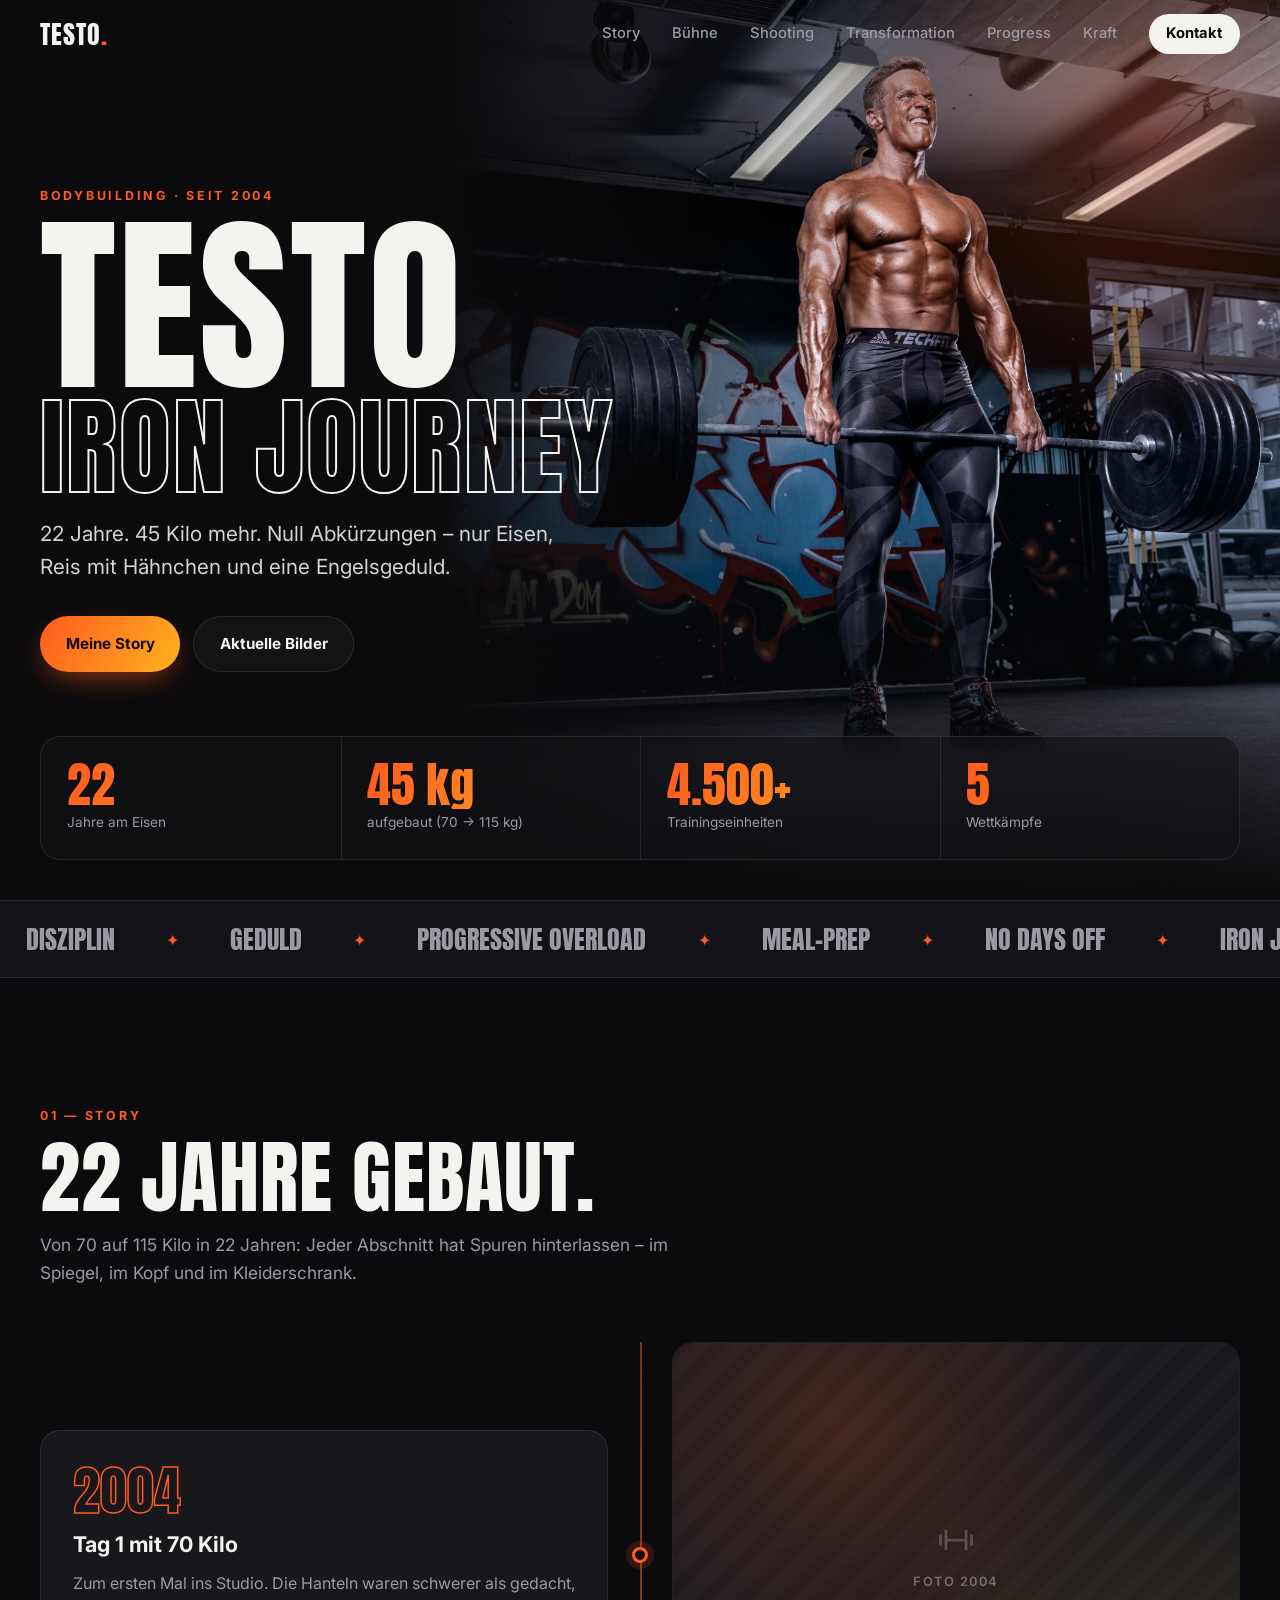
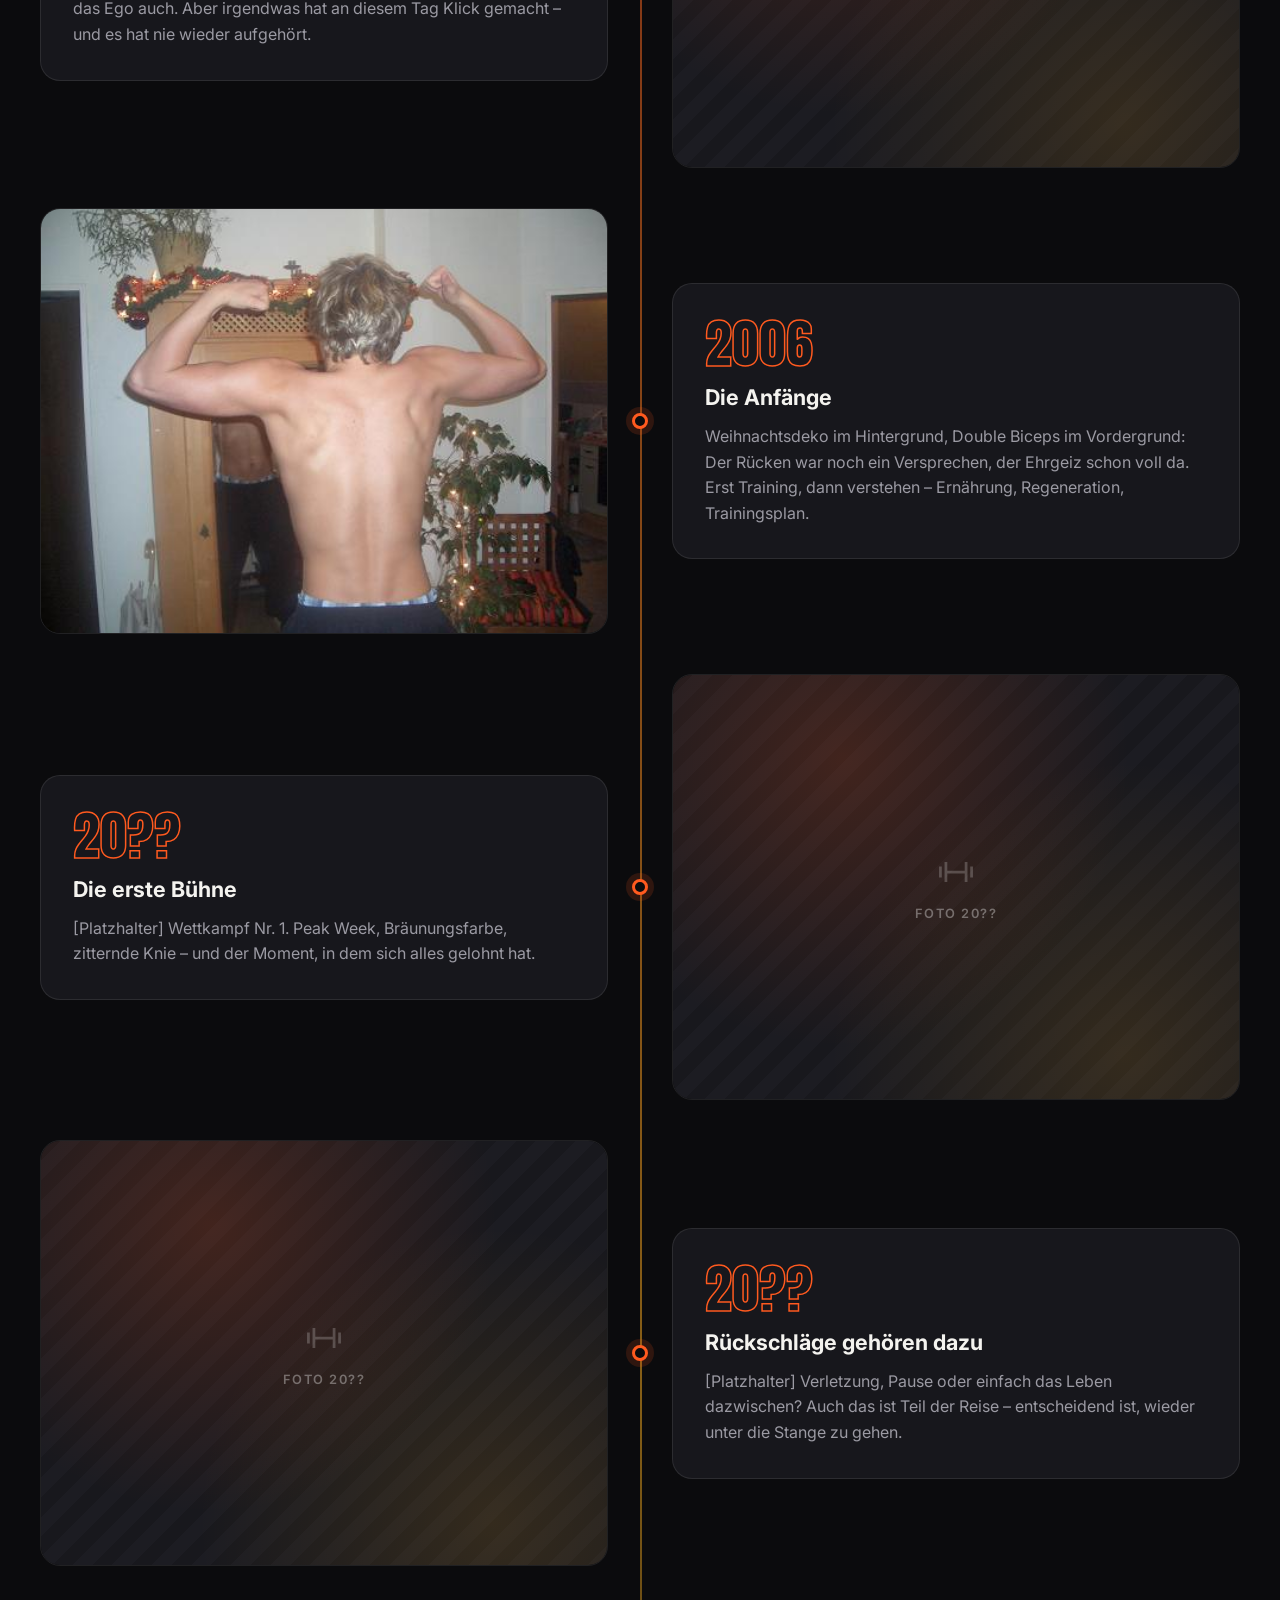
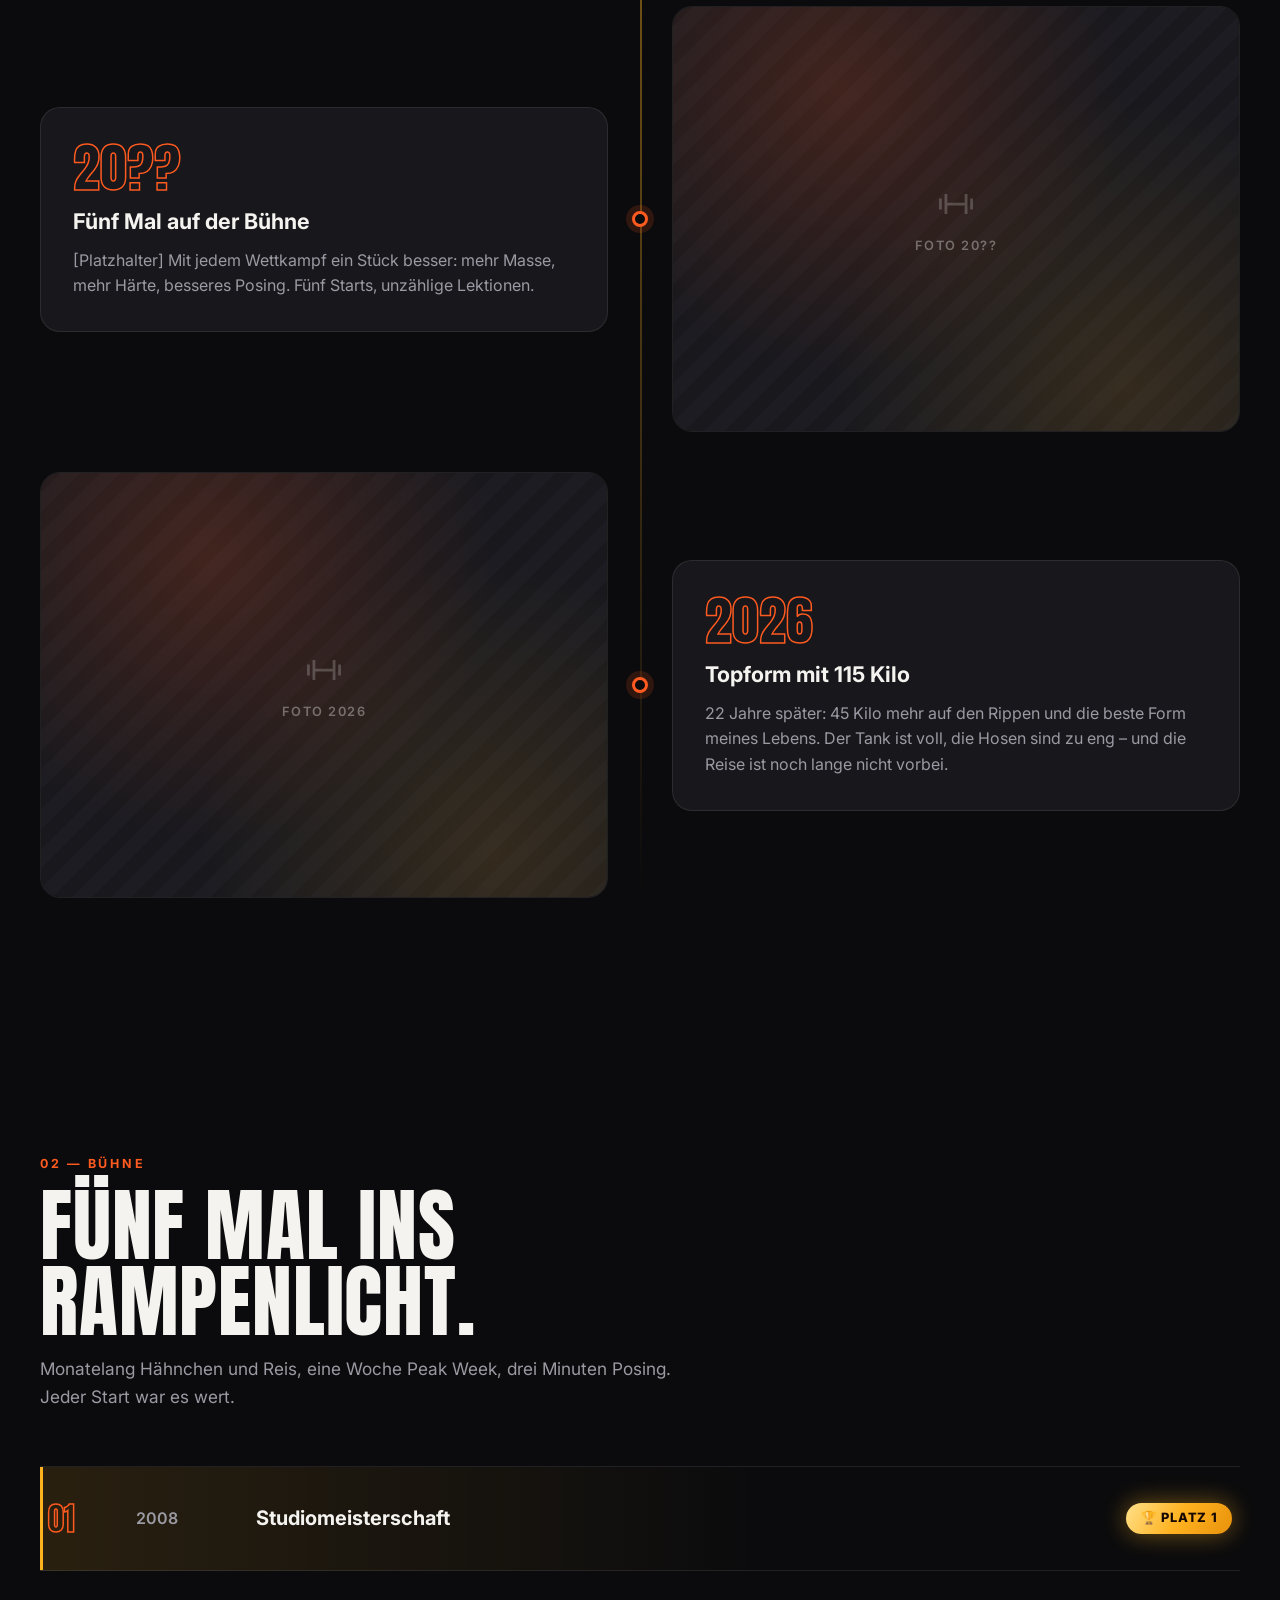
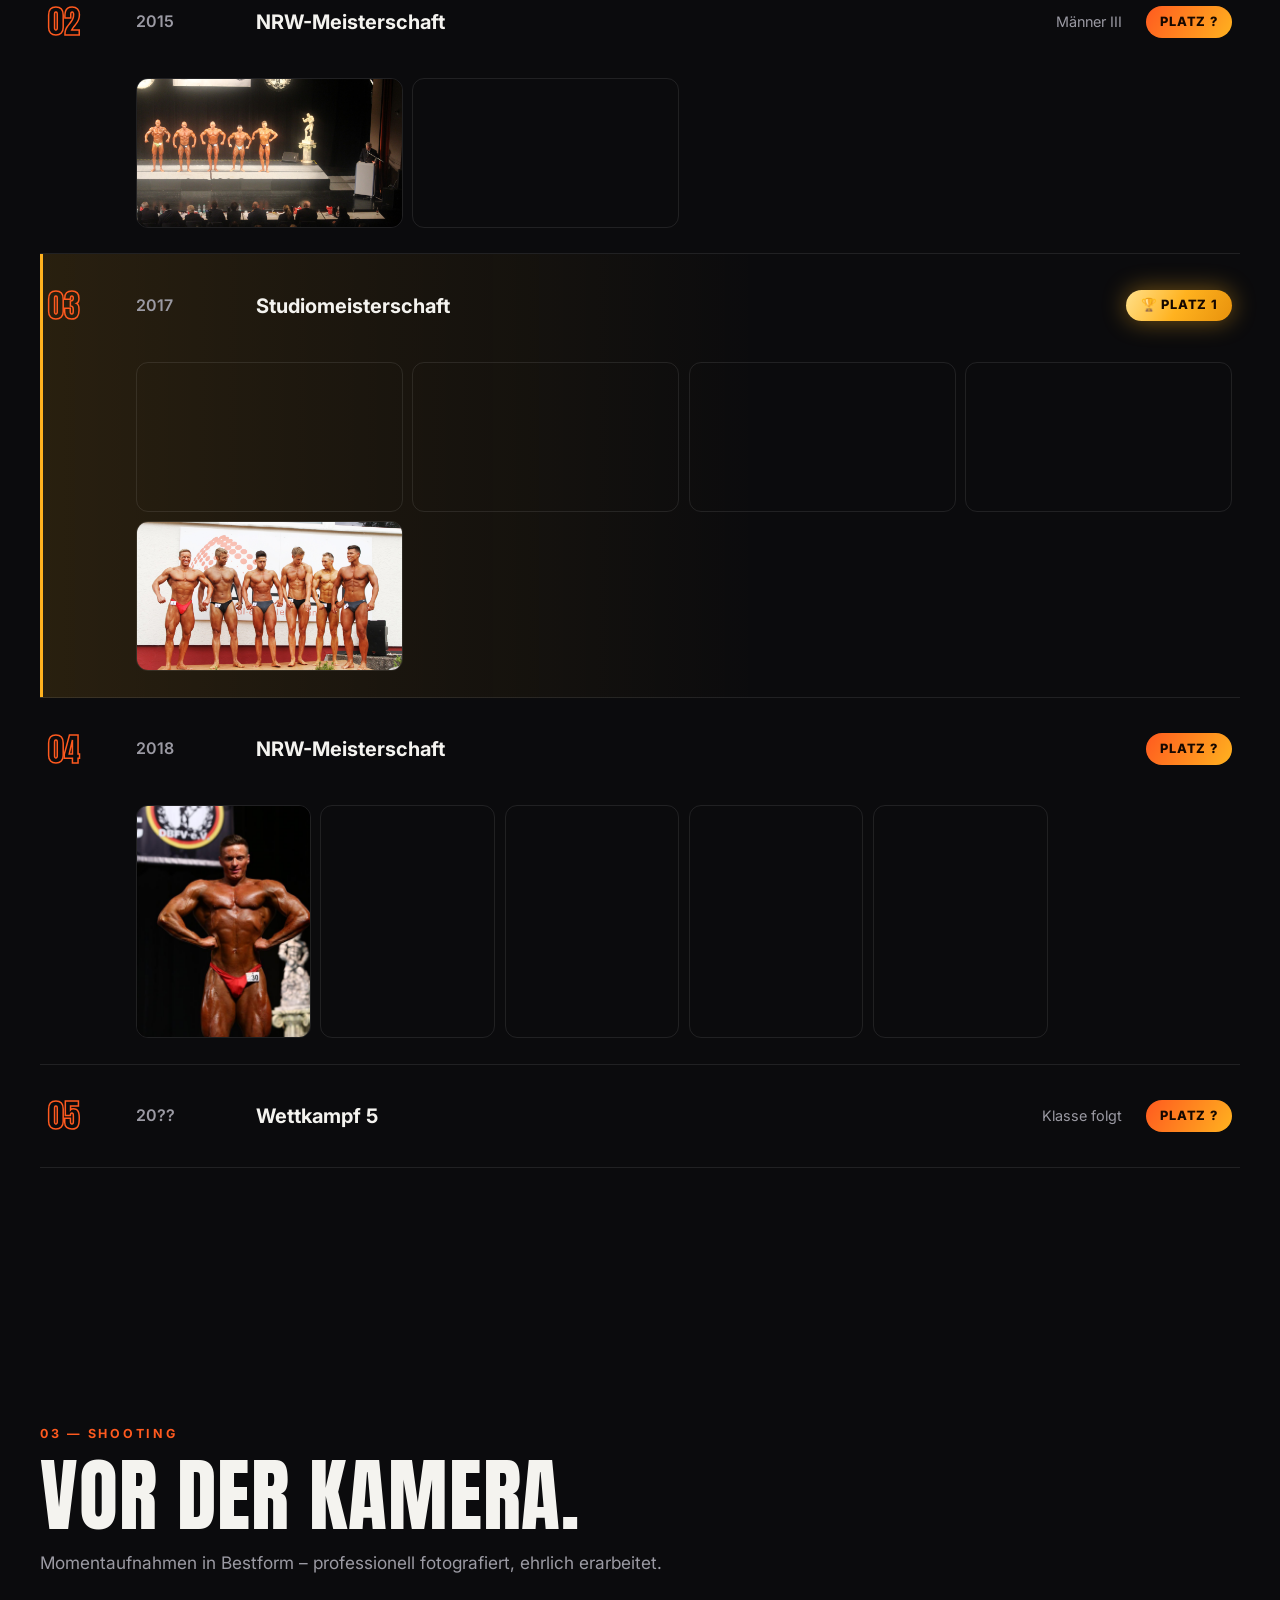
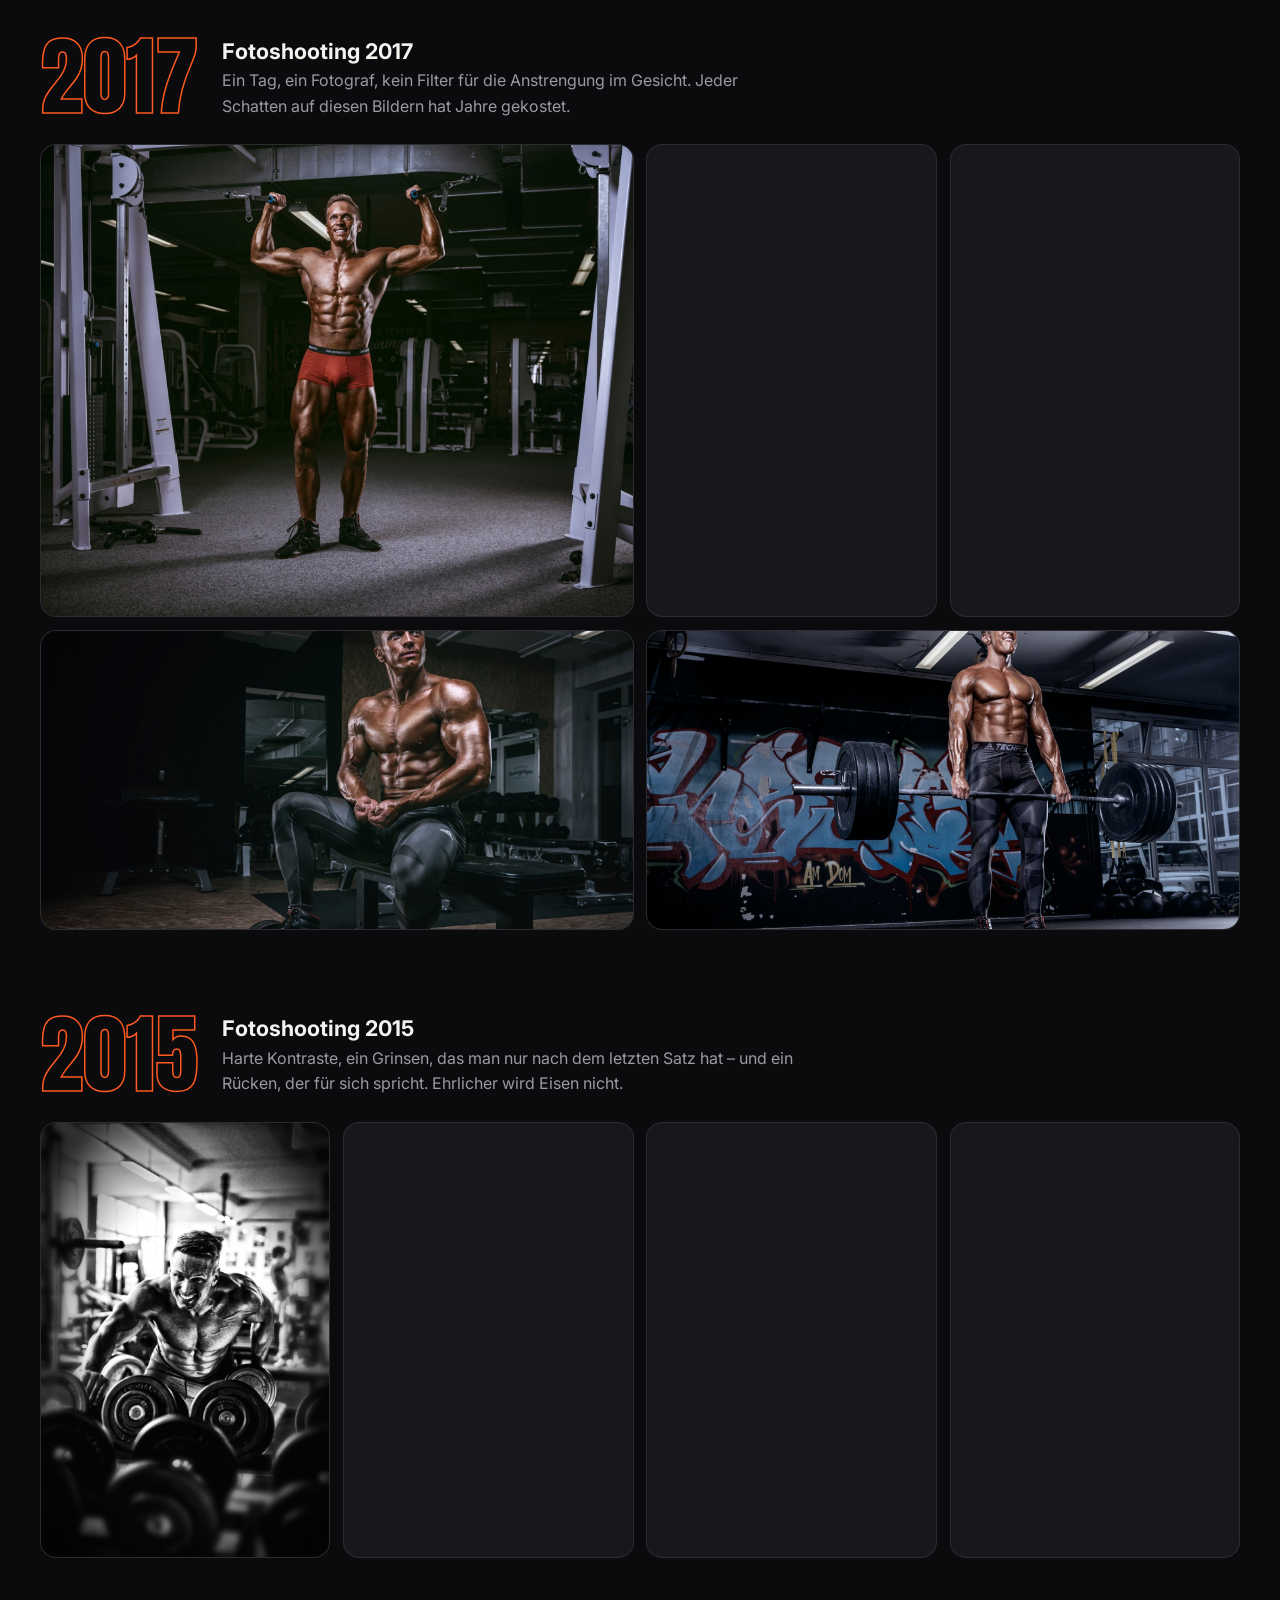
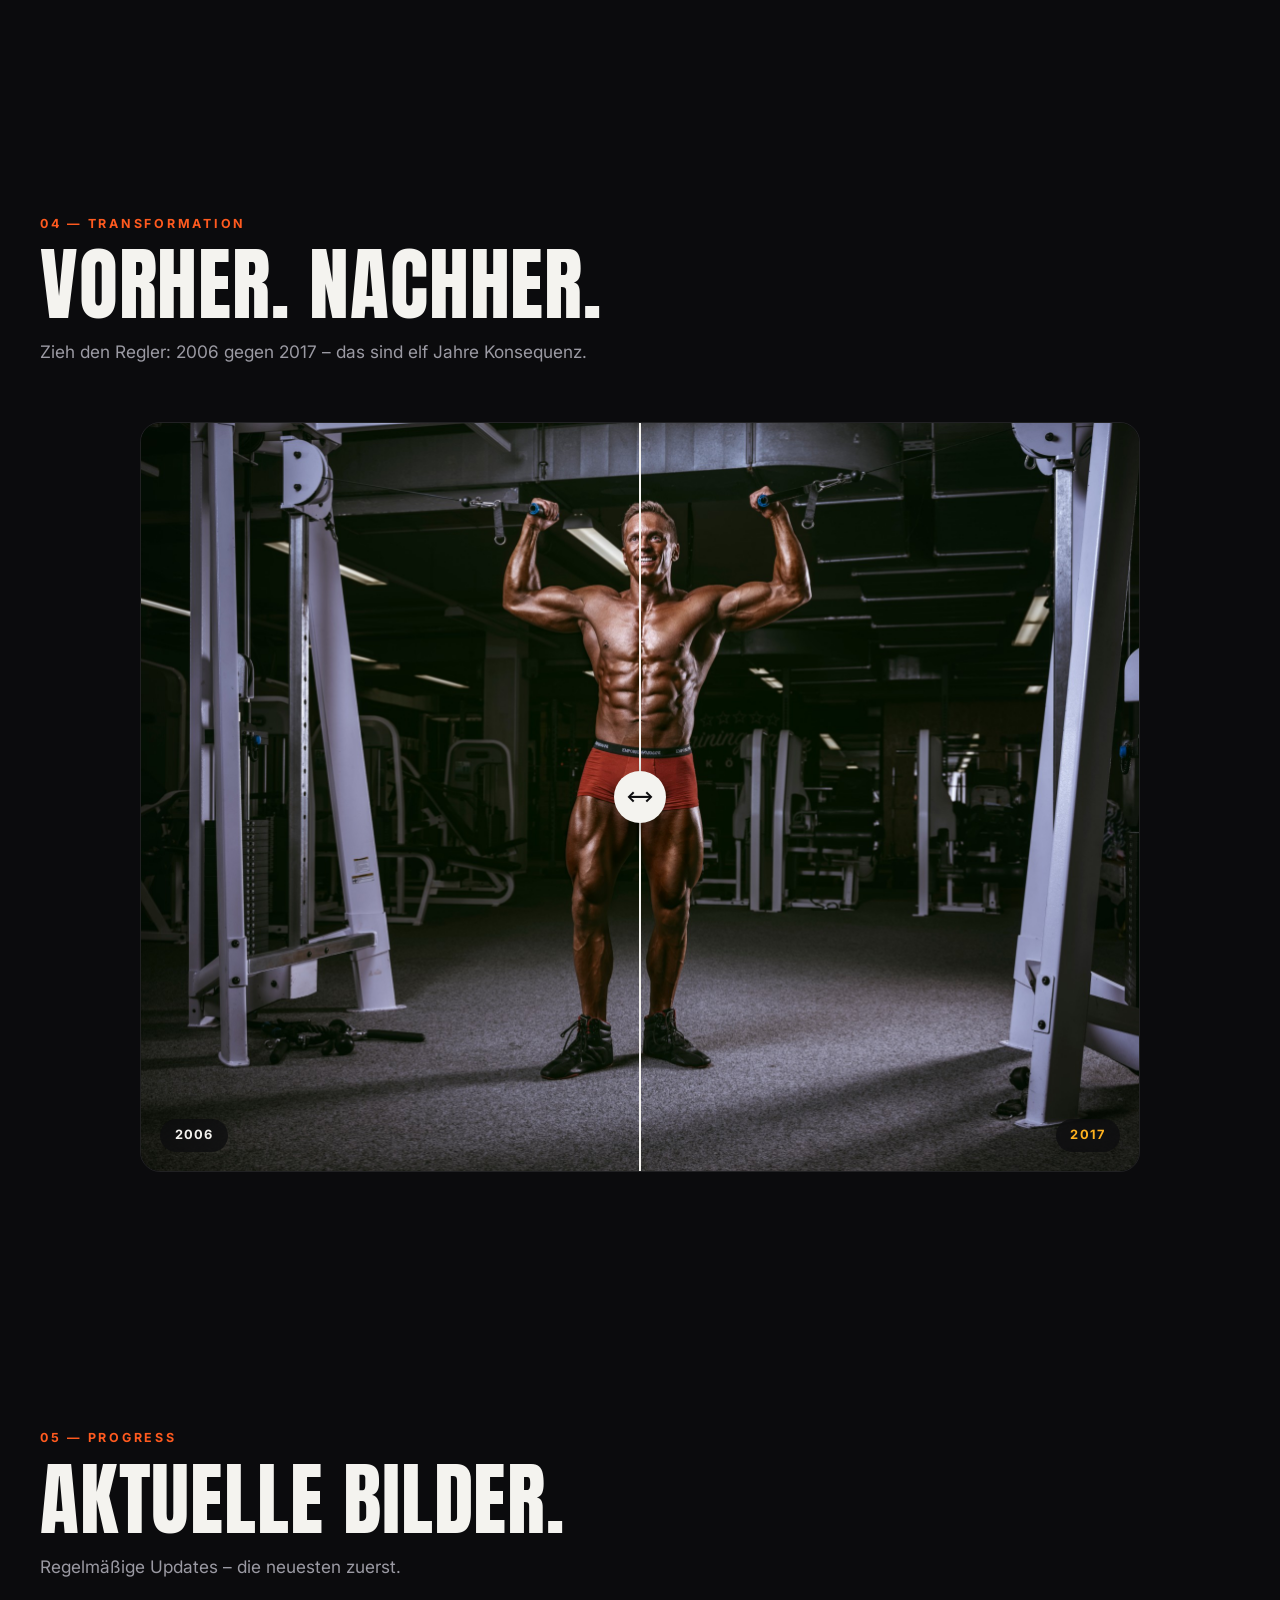
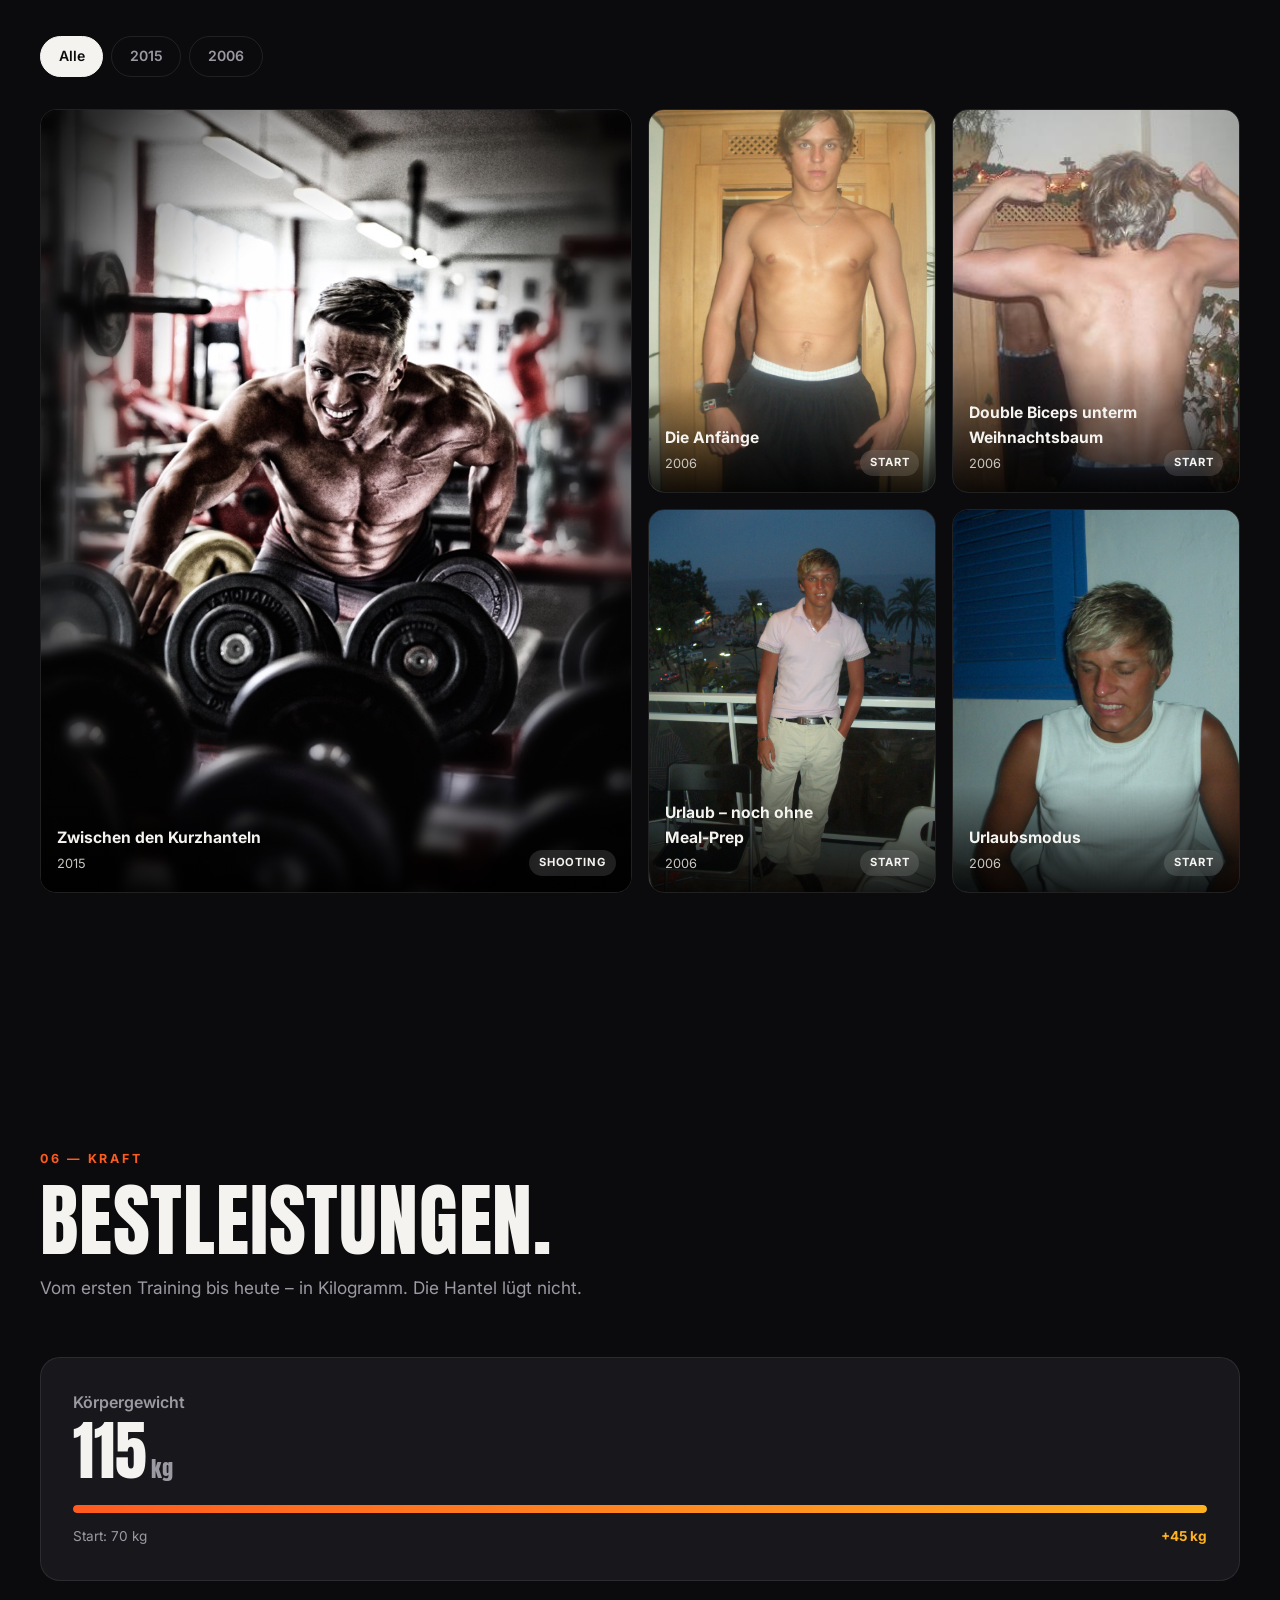
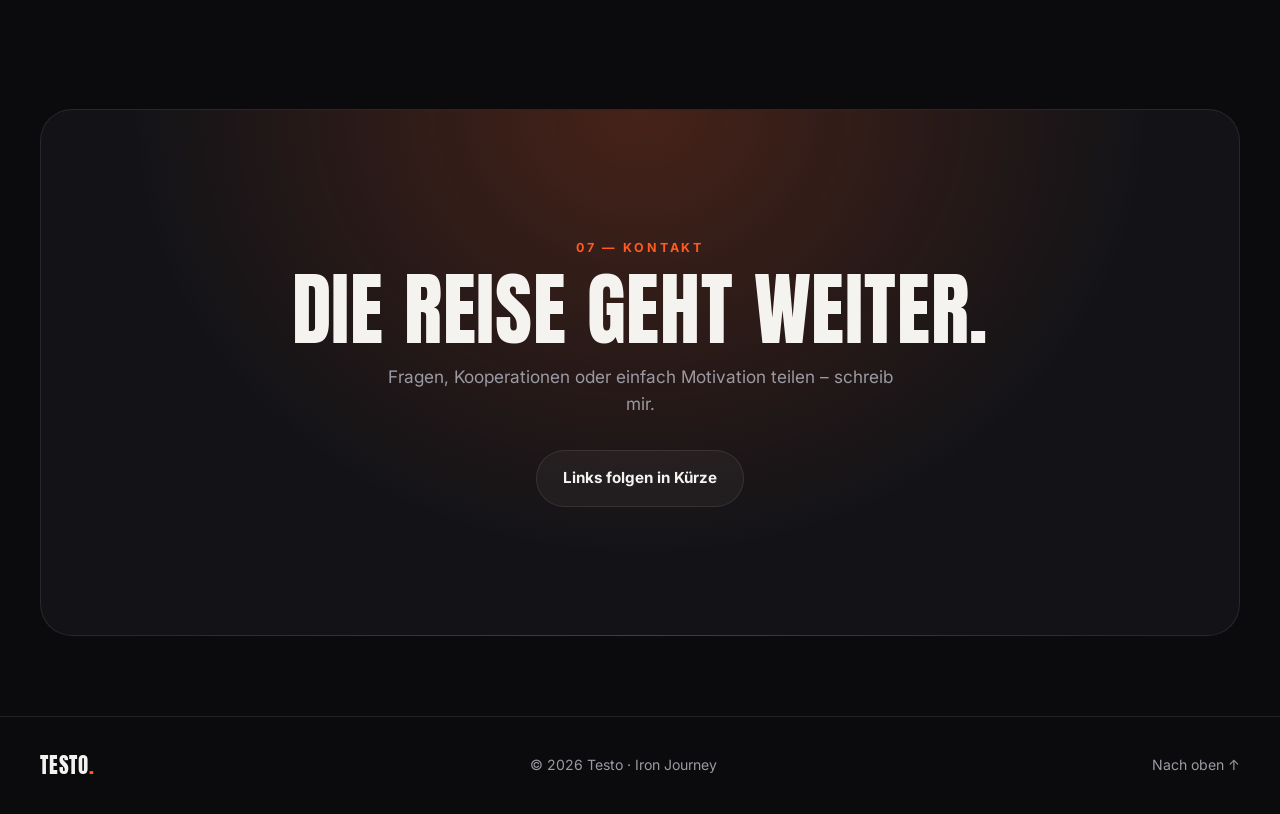
==== index.html @ 6dcd2d17 "Add 2006 beginnings photos and Studiomeisterschaft 2008 - Before/after slider now compares 2006 with" ====
<!DOCTYPE html>
<html lang="de">
<head>
  <meta charset="UTF-8">
  <meta name="viewport" content="width=device-width, initial-scale=1.0">
  <title>Testo · Iron Journey</title>
  <meta name="description" content="Testo · Iron Journey – 22 Jahre Bodybuilding, von 70 auf 115 kg: Geschichte, Progress-Bilder und Bestleistungen.">
  <meta name="theme-color" content="#0b0b0d">
  <link rel="preconnect" href="https://fonts.googleapis.com">
  <link rel="preconnect" href="https://fonts.gstatic.com" crossorigin>
  <link href="https://fonts.googleapis.com/css2?family=Anton&family=Inter:wght@400;500;600;700;800&display=swap" rel="stylesheet">
  <link rel="stylesheet" href="styles.css">
</head>
<body>
  <header class="nav" id="nav">
    <div class="nav-inner">
      <a href="#top" class="logo">TESTO<span>.</span></a>
      <button class="nav-toggle" id="navToggle" aria-label="Menü öffnen" aria-expanded="false" aria-controls="navLinks">
        <span></span><span></span>
      </button>
      <nav class="nav-links" id="navLinks">
        <a href="#story">Story</a>
        <a href="#buehne">Bühne</a>
        <a href="#shooting">Shooting</a>
        <a href="#transformation">Transformation</a>
        <a href="#progress">Progress</a>
        <a href="#kraft">Kraft</a>
        <a href="#kontakt" class="nav-cta">Kontakt</a>
      </nav>
    </div>
  </header>

  <main id="top">
    <!-- HERO -->
    <section class="hero">
      <div class="hero-media" id="heroMedia"></div>
      <div class="hero-glow" aria-hidden="true"></div>
      <div class="hero-content container">
        <p class="eyebrow reveal">Bodybuilding · seit <span data-bind="startYear"></span></p>
        <h1 class="hero-title reveal">
          <span data-bind="name"></span>
          <span class="outline" data-bind="title"></span>
        </h1>
        <p class="hero-tagline reveal" data-bind="tagline"></p>
        <div class="hero-actions reveal">
          <a href="#story" class="btn btn-primary">Meine Story</a>
          <a href="#progress" class="btn btn-ghost">Aktuelle Bilder</a>
        </div>
      </div>
      <div class="stats container" id="stats"></div>
    </section>

    <!-- MARQUEE -->
    <div class="marquee" aria-hidden="true">
      <div class="marquee-track">
        <span>Disziplin</span><span>Geduld</span><span>Progressive Overload</span><span>Meal-Prep</span><span>No Days Off</span><span>Iron Journey</span>
        <span>Disziplin</span><span>Geduld</span><span>Progressive Overload</span><span>Meal-Prep</span><span>No Days Off</span><span>Iron Journey</span>
      </div>
    </div>

    <!-- STORY / TIMELINE -->
    <section class="section container" id="story">
      <div class="section-head reveal">
        <p class="eyebrow">01 — Story</p>
        <h2>22 Jahre gebaut.</h2>
        <p class="section-lead">Von 70 auf 115 Kilo in 22 Jahren: Jeder Abschnitt hat Spuren hinterlassen – im Spiegel, im Kopf und im Kleiderschrank.</p>
      </div>
      <ol class="timeline" id="timeline"></ol>
    </section>

    <!-- COMPETITIONS -->
    <section class="section container" id="buehne">
      <div class="section-head reveal">
        <p class="eyebrow">02 — Bühne</p>
        <h2>Fünf Mal ins Rampenlicht.</h2>
        <p class="section-lead">Monatelang Hähnchen und Reis, eine Woche Peak Week, drei Minuten Posing. Jeder Start war es wert.</p>
      </div>
      <ol class="comps" id="comps"></ol>
    </section>

    <!-- SHOOTINGS -->
    <section class="section container" id="shooting">
      <div class="section-head reveal">
        <p class="eyebrow">03 — Shooting</p>
        <h2>Vor der Kamera.</h2>
        <p class="section-lead">Momentaufnahmen in Bestform – professionell fotografiert, ehrlich erarbeitet.</p>
      </div>
      <div id="shootings"></div>
    </section>

    <!-- BEFORE / AFTER -->
    <section class="section container" id="transformation">
      <div class="section-head reveal">
        <p class="eyebrow">04 — Transformation</p>
        <h2>Vorher. Nachher.</h2>
        <p class="section-lead">Zieh den Regler: 2006 gegen 2017 – das sind elf Jahre Konsequenz.</p>
      </div>
      <div class="compare reveal" id="compare">
        <div class="compare-layer compare-after" id="compareAfter"></div>
        <div class="compare-layer compare-before" id="compareBefore"></div>
        <div class="compare-handle" id="compareHandle" aria-hidden="true"><span>⟷</span></div>
        <input class="compare-range" id="compareRange" type="range" min="0" max="100" value="50" aria-label="Vorher-Nachher-Vergleich verschieben">
      </div>
    </section>

    <!-- PROGRESS GALLERY -->
    <section class="section container" id="progress">
      <div class="section-head reveal">
        <p class="eyebrow">05 — Progress</p>
        <h2>Aktuelle Bilder.</h2>
        <p class="section-lead">Regelmäßige Updates – die neuesten zuerst.</p>
      </div>
      <div class="filters reveal" id="filters" role="toolbar" aria-label="Galerie nach Jahr filtern"></div>
      <div class="gallery" id="gallery"></div>
    </section>

    <!-- STRENGTH -->
    <section class="section container" id="kraft">
      <div class="section-head reveal">
        <p class="eyebrow">06 — Kraft</p>
        <h2>Bestleistungen.</h2>
        <p class="section-lead">Vom ersten Training bis heute – in Kilogramm. Die Hantel lügt nicht.</p>
      </div>
      <div class="lifts" id="lifts"></div>
    </section>

    <!-- CONTACT -->
    <section class="section container contact reveal" id="kontakt">
      <p class="eyebrow">07 — Kontakt</p>
      <h2>Die Reise geht weiter.</h2>
      <p class="section-lead">Fragen, Kooperationen oder einfach Motivation teilen – schreib mir.</p>
      <div class="contact-links" id="contactLinks"></div>
    </section>
  </main>

  <footer class="footer">
    <div class="container footer-inner">
      <span class="logo">TESTO<span>.</span></span>
      <p>&copy; <span id="year"></span> Testo · Iron Journey</p>
      <a href="#top">Nach oben ↑</a>
    </div>
  </footer>

  <dialog class="lightbox" id="lightbox" aria-label="Bildansicht">
    <button class="lb-close" id="lbClose" aria-label="Schließen">✕</button>
    <button class="lb-nav lb-prev" id="lbPrev" aria-label="Vorheriges Bild">‹</button>
    <figure>
      <div class="lb-media" id="lbMedia"></div>
      <figcaption id="lbCaption"></figcaption>
    </figure>
    <button class="lb-nav lb-next" id="lbNext" aria-label="Nächstes Bild">›</button>
  </dialog>

  <script src="content.js"></script>
  <script src="script.js"></script>
</body>
</html>
---- styles.css ----
:root {
  --bg: #0b0b0d;
  --bg-2: #131317;
  --card: #17171c;
  --line: rgba(255, 255, 255, 0.09);
  --text: #f4f3ef;
  --muted: #9b9aa3;
  --accent: #ff5a1f;
  --accent-2: #ffb21f;
  --grad: linear-gradient(120deg, var(--accent), var(--accent-2));
  --radius: 20px;
  --ease: cubic-bezier(0.2, 0.8, 0.2, 1);
  --display: "Anton", "Impact", sans-serif;
  --sans: "Inter", system-ui, -apple-system, "Segoe UI", sans-serif;
}

*,
*::before,
*::after {
  box-sizing: border-box;
  margin: 0;
  padding: 0;
}

html {
  overflow-x: clip;
  scroll-behavior: smooth;
  scroll-padding-top: 80px;
}

body {
  font-family: var(--sans);
  background: var(--bg);
  color: var(--text);
  line-height: 1.6;
  -webkit-font-smoothing: antialiased;
  overflow-x: clip;
}

img {
  display: block;
  max-width: 100%;
}

a {
  color: inherit;
  text-decoration: none;
}

button {
  font: inherit;
  color: inherit;
  cursor: pointer;
  background: none;
  border: 0;
}

:focus-visible {
  outline: 2px solid var(--accent-2);
  outline-offset: 3px;
}

.container {
  width: min(1200px, 100% - 2.5rem);
  margin-inline: auto;
}

.eyebrow {
  font-size: 0.78rem;
  font-weight: 700;
  letter-spacing: 0.22em;
  text-transform: uppercase;
  color: var(--accent);
}

h1,
h2 {
  font-family: var(--display);
  font-weight: 400;
  text-transform: uppercase;
  line-height: 0.95;
  letter-spacing: 0.01em;
}

/* ---------- Navigation ---------- */
.nav {
  position: fixed;
  inset: 0 0 auto;
  z-index: 50;
  transition: background 0.3s, border-color 0.3s;
  border-bottom: 1px solid transparent;
}

.nav.scrolled {
  background: rgba(11, 11, 13, 0.78);
  backdrop-filter: blur(14px) saturate(160%);
  border-color: var(--line);
}

.nav-inner {
  width: min(1200px, 100% - 2.5rem);
  margin-inline: auto;
  display: flex;
  align-items: center;
  justify-content: space-between;
  height: 68px;
}

.logo {
  font-family: var(--display);
  font-size: 1.6rem;
  letter-spacing: 0.04em;
}

.logo span {
  color: var(--accent);
}

.nav-links {
  display: flex;
  align-items: center;
  gap: 2rem;
  font-size: 0.92rem;
  font-weight: 500;
}

.nav-links a {
  color: var(--muted);
  transition: color 0.2s;
}

.nav-links a:hover {
  color: var(--text);
}

.nav-links .nav-cta {
  color: var(--bg);
  background: var(--text);
  padding: 0.5rem 1.1rem;
  border-radius: 999px;
  font-weight: 700;
}

.nav-links .nav-cta:hover {
  color: var(--bg);
  background: var(--accent-2);
}

.nav-toggle {
  display: none;
  width: 40px;
  height: 40px;
  position: relative;
}

.nav-toggle span {
  position: absolute;
  left: 9px;
  right: 9px;
  height: 2px;
  background: var(--text);
  transition: transform 0.3s var(--ease);
}

.nav-toggle span:first-child { top: 15px; }
.nav-toggle span:last-child { top: 23px; }
.nav-toggle[aria-expanded="true"] span:first-child { transform: translateY(4px) rotate(45deg); }
.nav-toggle[aria-expanded="true"] span:last-child { transform: translateY(-4px) rotate(-45deg); }

/* ---------- Buttons ---------- */
.btn {
  display: inline-flex;
  align-items: center;
  gap: 0.5rem;
  padding: 0.95rem 1.6rem;
  border-radius: 999px;
  font-weight: 700;
  font-size: 0.95rem;
  transition: transform 0.25s var(--ease), box-shadow 0.25s, background 0.25s;
}

.btn:hover {
  transform: translateY(-2px);
}

.btn-primary {
  background: var(--grad);
  color: #160800;
  box-shadow: 0 10px 30px -10px rgba(255, 90, 31, 0.7);
}

.btn-ghost {
  border: 1px solid var(--line);
  background: rgba(255, 255, 255, 0.04);
}

.btn-ghost:hover {
  background: rgba(255, 255, 255, 0.09);
}

/* ---------- Placeholder (wenn noch kein Foto da ist) ---------- */
.ph {
  width: 100%;
  height: 100%;
  display: grid;
  place-content: center;
  justify-items: center;
  gap: 0.6rem;
  text-align: center;
  color: rgba(255, 255, 255, 0.35);
  font-size: 0.8rem;
  font-weight: 600;
  letter-spacing: 0.12em;
  text-transform: uppercase;
  background:
    radial-gradient(circle at 30% 20%, rgba(255, 90, 31, 0.18), transparent 55%),
    radial-gradient(circle at 80% 90%, rgba(255, 178, 31, 0.12), transparent 50%),
    repeating-linear-gradient(135deg, #18181d 0 14px, #1c1c22 14px 28px);
}

.ph svg {
  width: 44px;
  height: 44px;
  opacity: 0.6;
}

/* ---------- Hero ---------- */
.hero {
  position: relative;
  min-height: 100svh;
  display: flex;
  flex-direction: column;
  justify-content: flex-end;
  padding: 8rem 0 2.5rem;
  isolation: isolate;
  overflow: hidden;
}

.hero-media {
  position: absolute;
  inset: 0;
  z-index: -2;
}

.hero-media img,
.hero-media .ph {
  width: 100%;
  height: 100%;
  object-fit: cover;
  object-position: center 25%;
}

.hero-media .ph span,
.hero-media .ph svg {
  display: none;
}

.hero-media::after {
  content: "";
  position: absolute;
  inset: 0;
  background:
    linear-gradient(180deg, rgba(11, 11, 13, 0.35) 0%, rgba(11, 11, 13, 0.2) 40%, var(--bg) 100%),
    linear-gradient(90deg, rgba(11, 11, 13, 0.75) 0%, transparent 70%);
}

@media (min-width: 901px) {
  .hero-media {
    left: 34%;
  }

  .hero-media img {
    object-position: 70% 30%;
  }

  .hero-media::after {
    background:
      linear-gradient(180deg, rgba(11, 11, 13, 0.45) 0%, transparent 22%, transparent 55%, var(--bg) 100%),
      linear-gradient(90deg, var(--bg) 0%, rgba(11, 11, 13, 0.55) 20%, transparent 45%);
  }
}

@media (max-width: 900px) {
  .hero-media img {
    object-position: 66% top;
  }

  .hero-media::after {
    background: linear-gradient(180deg, rgba(11, 11, 13, 0.3) 0%, rgba(11, 11, 13, 0.15) 30%, rgba(11, 11, 13, 0.85) 62%, var(--bg) 100%);
  }
}

.hero-glow {
  position: absolute;
  z-index: -1;
  width: 60vmax;
  height: 60vmax;
  right: -20vmax;
  top: -20vmax;
  background: radial-gradient(circle, rgba(255, 90, 31, 0.28), transparent 60%);
  filter: blur(20px);
  animation: float 12s ease-in-out infinite alternate;
}

@keyframes float {
  to { transform: translate(-6vmax, 8vmax) scale(1.1); }
}

.hero-title {
  font-size: clamp(4.5rem, 15vw, 12rem);
  margin: 0.6rem 0 1.2rem;
  display: flex;
  flex-direction: column;
}

.hero-title .outline {
  color: transparent;
  -webkit-text-stroke: 2px var(--text);
  font-size: 0.55em;
}

.hero-tagline {
  max-width: 34rem;
  font-size: clamp(1.05rem, 2vw, 1.3rem);
  color: #d5d4cf;
}

.hero-actions {
  display: flex;
  flex-wrap: wrap;
  gap: 0.8rem;
  margin-top: 2rem;
}

.stats {
  display: grid;
  grid-template-columns: repeat(4, 1fr);
  margin-top: 4rem;
  border: 1px solid var(--line);
  border-radius: var(--radius);
  background: rgba(19, 19, 23, 0.6);
  backdrop-filter: blur(12px);
}

.stat {
  padding: 1.5rem 1.6rem;
}

.stat + .stat {
  border-left: 1px solid var(--line);
}

.stat strong {
  display: block;
  font-family: var(--display);
  font-weight: 400;
  font-size: clamp(2rem, 4vw, 3rem);
  line-height: 1;
  background: var(--grad);
  -webkit-background-clip: text;
  background-clip: text;
  color: transparent;
}

.stat span {
  font-size: 0.85rem;
  color: var(--muted);
}

/* ---------- Marquee ---------- */
.marquee {
  overflow: hidden;
  border-block: 1px solid var(--line);
  padding: 1.1rem 0;
  background: var(--bg-2);
}

.marquee-track {
  display: flex;
  width: max-content;
  animation: marquee 30s linear infinite;
}

.marquee-track span {
  font-family: var(--display);
  font-size: 1.6rem;
  text-transform: uppercase;
  padding: 0 1.6rem;
  color: var(--muted);
}

.marquee-track span::after {
  content: "✦";
  color: var(--accent);
  margin-left: 3.2rem;
  font-size: 1rem;
  vertical-align: middle;
}

@keyframes marquee {
  to { transform: translateX(-50%); }
}

/* ---------- Sections ---------- */
.section {
  padding: clamp(5rem, 10vw, 8rem) 0;
}

.section-head {
  max-width: 40rem;
  margin-bottom: 3.5rem;
}

.section-head h2,
.contact h2 {
  font-size: clamp(2.8rem, 7vw, 5rem);
  margin: 0.8rem 0 1rem;
}

.section-lead {
  color: var(--muted);
  font-size: 1.08rem;
}

/* ---------- Timeline ---------- */
.timeline {
  list-style: none;
  position: relative;
  display: grid;
  gap: 2.5rem;
}

.timeline::before {
  content: "";
  position: absolute;
  top: 0;
  bottom: 0;
  left: 50%;
  width: 2px;
  background: linear-gradient(var(--accent), var(--accent-2) 60%, transparent);
  opacity: 0.5;
}

.tl-item {
  position: relative;
  display: grid;
  grid-template-columns: 1fr 1fr;
  gap: 4rem;
  align-items: center;
}

.tl-item::before {
  content: "";
  position: absolute;
  left: 50%;
  top: 50%;
  width: 16px;
  height: 16px;
  border-radius: 50%;
  background: var(--bg);
  border: 3px solid var(--accent);
  transform: translate(-50%, -50%);
  box-shadow: 0 0 0 6px rgba(255, 90, 31, 0.15);
}

.tl-item:nth-child(even) .tl-text {
  order: 2;
}

.tl-text {
  padding: 2rem;
  border: 1px solid var(--line);
  border-radius: var(--radius);
  background: var(--card);
  transition: border-color 0.3s, transform 0.4s var(--ease);
}

.tl-text:hover {
  border-color: rgba(255, 90, 31, 0.45);
  transform: translateY(-4px);
}

.tl-year {
  font-family: var(--display);
  font-size: 3.4rem;
  line-height: 1;
  color: transparent;
  -webkit-text-stroke: 1.5px var(--accent);
}

.tl-text h3 {
  font-size: 1.35rem;
  margin: 0.4rem 0 0.6rem;
}

.tl-text p {
  color: var(--muted);
}

.tl-media {
  aspect-ratio: 4 / 3;
  border-radius: var(--radius);
  overflow: hidden;
  border: 1px solid var(--line);
}

.tl-media img {
  width: 100%;
  height: 100%;
  object-fit: cover;
}

/* ---------- Competitions ---------- */
.comps {
  list-style: none;
  border-top: 1px solid var(--line);
}

.comp {
  display: grid;
  grid-template-columns: 4rem 6rem 1fr auto auto;
  align-items: center;
  gap: 1.5rem;
  padding: 1.6rem 0.5rem;
  border-bottom: 1px solid var(--line);
  transition: background 0.3s, padding 0.4s var(--ease);
}

.comp:hover {
  background: linear-gradient(90deg, rgba(255, 90, 31, 0.1), transparent);
  padding-left: 1.2rem;
}

.comp-no {
  font-family: var(--display);
  font-size: 2rem;
  color: transparent;
  -webkit-text-stroke: 1.5px var(--accent);
}

.comp-year {
  color: var(--muted);
  font-weight: 600;
}

.comp-name {
  font-size: 1.25rem;
}

.comp-div {
  color: var(--muted);
  font-size: 0.9rem;
}

.comp-place {
  padding: 0.35rem 0.9rem;
  border-radius: 999px;
  background: var(--grad);
  color: #160800;
  font-size: 0.8rem;
  font-weight: 800;
  letter-spacing: 0.06em;
  text-transform: uppercase;
  white-space: nowrap;
}

.comp-name { grid-column: 3; }
.comp-place { grid-column: 5; }

.comp--winner {
  background: linear-gradient(90deg, rgba(255, 178, 31, 0.12), transparent 60%);
  box-shadow: inset 3px 0 0 var(--accent-2);
}

.comp--winner .comp-place {
  background: linear-gradient(120deg, #ffe08a, #ffb21f 50%, #e8920c);
  box-shadow: 0 0 24px rgba(255, 178, 31, 0.45);
}

.comp-photos {
  grid-column: 2 / -1;
  display: grid;
  grid-template-columns: repeat(auto-fill, minmax(240px, 1fr));
  gap: 0.6rem;
  margin-top: 0.4rem;
}

.comp-photo {
  aspect-ratio: 16 / 9;
  overflow: hidden;
  border-radius: 12px;
  border: 1px solid var(--line);
}

.comp-photos--portraits {
  grid-template-columns: repeat(auto-fill, minmax(170px, 1fr));
}

.comp-photos--portraits .comp-photo {
  aspect-ratio: 3 / 4;
}

.comp-photo img {
  width: 100%;
  height: 100%;
  object-fit: cover;
  transition: transform 0.6s var(--ease);
}

.comp-photo:hover img {
  transform: scale(1.05);
}

/* ---------- Shootings ---------- */
.shoot + .shoot {
  margin-top: 5rem;
}

.shoot-head {
  display: flex;
  align-items: center;
  gap: 1.5rem;
  margin-bottom: 1.5rem;
}

.shoot-year {
  font-family: var(--display);
  font-size: clamp(3.5rem, 8vw, 5.5rem);
  line-height: 1;
  color: transparent;
  -webkit-text-stroke: 1.5px var(--accent);
}

.shoot-head h3 {
  font-size: 1.35rem;
}

.shoot-head p {
  color: var(--muted);
  max-width: 36rem;
}

.collage {
  display: grid;
  grid-template-columns: repeat(4, 1fr);
  grid-template-rows: 230px 230px 300px;
  gap: 0.8rem;
}

.c-item {
  position: relative;
  overflow: hidden;
  border-radius: 16px;
  border: 1px solid var(--line);
  background: var(--card);
}

.c-item:nth-child(5n + 1) { grid-column: 1 / 3; grid-row: span 2; }
.c-item:nth-child(5n + 2),
.c-item:nth-child(5n + 3) { grid-row: span 2; }
.c-item:nth-child(5n + 4),
.c-item:nth-child(5n + 5) { grid-column: span 2; }

.collage--portraits {
  grid-template-rows: none;
  grid-template-columns: repeat(auto-fit, minmax(200px, 1fr));
}

.collage--portraits .c-item:nth-child(n) {
  grid-column: auto;
  grid-row: auto;
  aspect-ratio: 2 / 3;
}

.c-item img {
  width: 100%;
  height: 100%;
  object-fit: cover;
  transition: transform 0.8s var(--ease), filter 0.5s;
  filter: saturate(0.92);
}

.c-item:hover img {
  transform: scale(1.06);
  filter: saturate(1.08);
}

.c-cap {
  position: absolute;
  inset: auto 0 0;
  padding: 2.5rem 1rem 0.9rem;
  background: linear-gradient(transparent, rgba(0, 0, 0, 0.8));
  font-size: 0.9rem;
  font-weight: 600;
  text-align: left;
  opacity: 0;
  transform: translateY(8px);
  transition: opacity 0.35s, transform 0.35s var(--ease);
}

.c-item:hover .c-cap,
.c-item:focus-visible .c-cap {
  opacity: 1;
  transform: none;
}

@media (max-width: 720px) {
  .shoot-head {
    align-items: flex-start;
    flex-direction: column;
    gap: 0.5rem;
  }

  .collage {
    grid-template-columns: 1fr 1fr;
    grid-template-rows: none;
    gap: 0.5rem;
  }

  .c-item:nth-child(n) {
    grid-column: span 2;
    grid-row: auto;
    aspect-ratio: 4 / 3;
  }

  .c-item:nth-child(5n + 2),
  .c-item:nth-child(5n + 3) {
    grid-column: span 1;
    aspect-ratio: 3 / 4;
  }

  .collage--portraits .c-item:nth-child(n) {
    grid-column: span 1;
    aspect-ratio: 2 / 3;
  }

  .c-cap {
    opacity: 1;
    transform: none;
    font-size: 0.8rem;
    padding: 1.8rem 0.7rem 0.6rem;
  }
}

/* ---------- Before / After ---------- */
.compare {
  --pos: 50%;
  position: relative;
  aspect-ratio: 4 / 3;
  width: min(100%, 1000px);
  max-height: 85vh;
  margin-inline: auto;
  border-radius: var(--radius);
  overflow: hidden;
  border: 1px solid var(--line);
  user-select: none;
}

.compare-layer {
  position: absolute;
  inset: 0;
}

.compare-layer img {
  width: 100%;
  height: 100%;
  object-fit: cover;
}

.compare-before {
  clip-path: inset(0 calc(100% - var(--pos)) 0 0);
}

.compare-before .ph {
  background:
    radial-gradient(circle at 30% 40%, rgba(120, 120, 140, 0.18), transparent 60%),
    repeating-linear-gradient(135deg, #141418 0 14px, #18181d 14px 28px);
}

.compare-label {
  position: absolute;
  bottom: 1.2rem;
  padding: 0.4rem 0.9rem;
  border-radius: 999px;
  font-size: 0.8rem;
  font-weight: 700;
  letter-spacing: 0.1em;
  text-transform: uppercase;
  background: rgba(11, 11, 13, 0.7);
  backdrop-filter: blur(8px);
}

.compare-before .compare-label { left: 1.2rem; }
.compare-after .compare-label { right: 1.2rem; color: var(--accent-2); }

.compare-handle {
  position: absolute;
  top: 0;
  bottom: 0;
  left: var(--pos);
  width: 2px;
  background: var(--text);
  transform: translateX(-50%);
  pointer-events: none;
}

.compare-handle span {
  position: absolute;
  top: 50%;
  left: 50%;
  width: 52px;
  height: 52px;
  display: grid;
  place-items: center;
  border-radius: 50%;
  background: var(--text);
  color: var(--bg);
  font-weight: 800;
  transform: translate(-50%, -50%);
  box-shadow: 0 8px 30px rgba(0, 0, 0, 0.5);
}

.compare-range {
  position: absolute;
  inset: 0;
  width: 100%;
  height: 100%;
  opacity: 0;
  cursor: ew-resize;
  margin: 0;
}

.compare:has(.compare-range:focus-visible) .compare-handle span {
  outline: 2px solid var(--accent-2);
  outline-offset: 3px;
}

/* ---------- Gallery ---------- */
.filters {
  display: flex;
  flex-wrap: wrap;
  gap: 0.5rem;
  margin-bottom: 2rem;
}

.chip {
  padding: 0.5rem 1.1rem;
  border-radius: 999px;
  border: 1px solid var(--line);
  font-size: 0.88rem;
  font-weight: 600;
  color: var(--muted);
  transition: all 0.2s;
}

.chip:hover {
  color: var(--text);
  border-color: rgba(255, 255, 255, 0.25);
}

.chip[aria-pressed="true"] {
  background: var(--text);
  color: var(--bg);
  border-color: var(--text);
}

.gallery {
  display: grid;
  grid-template-columns: repeat(auto-fill, minmax(240px, 1fr));
  gap: 1rem;
}

.g-item {
  position: relative;
  aspect-ratio: 3 / 4;
  border-radius: 16px;
  overflow: hidden;
  border: 1px solid var(--line);
  text-align: left;
  animation: pop 0.5s var(--ease) both;
}

.g-item:first-child {
  grid-column: span 2;
  grid-row: span 2;
  aspect-ratio: auto;
}

.g-item > img,
.g-item > .ph {
  position: absolute;
  inset: 0;
}

@keyframes pop {
  from { opacity: 0; transform: translateY(16px) scale(0.98); }
}

.g-item img,
.g-item .ph {
  width: 100%;
  height: 100%;
  object-fit: cover;
  transition: transform 0.6s var(--ease);
}

.g-item:hover img,
.g-item:hover .ph {
  transform: scale(1.05);
}

.g-meta {
  position: absolute;
  inset: auto 0 0;
  padding: 2.5rem 1rem 1rem;
  background: linear-gradient(transparent, rgba(0, 0, 0, 0.85));
  display: flex;
  justify-content: space-between;
  align-items: flex-end;
  gap: 0.5rem;
}

.g-meta strong {
  display: block;
  font-size: 0.98rem;
}

.g-meta small {
  color: #c7c6c0;
  font-size: 0.8rem;
}

.g-tag {
  font-size: 0.7rem;
  font-weight: 700;
  letter-spacing: 0.08em;
  text-transform: uppercase;
  padding: 0.25rem 0.6rem;
  border-radius: 999px;
  background: rgba(255, 255, 255, 0.12);
  backdrop-filter: blur(6px);
  white-space: nowrap;
}

.g-new {
  position: absolute;
  top: 1rem;
  left: 1rem;
  padding: 0.3rem 0.75rem;
  border-radius: 999px;
  background: var(--grad);
  color: #160800;
  font-size: 0.72rem;
  font-weight: 800;
  letter-spacing: 0.1em;
  text-transform: uppercase;
}

/* ---------- Lifts ---------- */
.lifts {
  display: grid;
  grid-template-columns: repeat(auto-fit, minmax(220px, 1fr));
  gap: 1rem;
}

.lift {
  padding: 2rem;
  border-radius: var(--radius);
  background: var(--card);
  border: 1px solid var(--line);
}

.lift h3 {
  font-size: 1rem;
  font-weight: 600;
  color: var(--muted);
}

.lift-now {
  font-family: var(--display);
  font-size: 4rem;
  line-height: 1.1;
}

.lift-now small {
  font-size: 1.4rem;
  color: var(--muted);
  margin-left: 0.25rem;
}

.lift-bar {
  height: 8px;
  border-radius: 99px;
  background: rgba(255, 255, 255, 0.07);
  margin: 1.2rem 0 0.8rem;
  overflow: hidden;
}

.lift-bar i {
  display: block;
  height: 100%;
  width: 0;
  border-radius: inherit;
  background: var(--grad);
  transition: width 1.4s var(--ease);
}

.lift.in .lift-bar i {
  width: var(--w);
}

.lift-delta {
  display: flex;
  justify-content: space-between;
  font-size: 0.85rem;
  color: var(--muted);
}

.lift-delta b {
  color: var(--accent-2);
}

/* ---------- Contact ---------- */
.contact {
  text-align: center;
  border-radius: 32px;
  border: 1px solid var(--line);
  background:
    radial-gradient(ellipse at 50% 0%, rgba(255, 90, 31, 0.22), transparent 60%),
    var(--bg-2);
  padding-inline: 1.5rem;
  margin-bottom: 5rem;
}

.contact .section-lead {
  max-width: 32rem;
  margin-inline: auto;
}

.contact-links {
  display: flex;
  justify-content: center;
  flex-wrap: wrap;
  gap: 0.8rem;
  margin-top: 2rem;
}

/* ---------- Footer ---------- */
.footer {
  border-top: 1px solid var(--line);
  padding: 2rem 0;
  color: var(--muted);
  font-size: 0.88rem;
}

.footer-inner {
  display: flex;
  justify-content: space-between;
  align-items: center;
  gap: 1rem;
  flex-wrap: wrap;
}

.footer .logo {
  color: var(--text);
  font-size: 1.3rem;
}

/* ---------- Lightbox ---------- */
.lightbox {
  width: 100vw;
  height: 100vh;
  max-width: none;
  max-height: none;
  border: 0;
  background: rgba(5, 5, 7, 0.94);
  color: var(--text);
  display: none;
  align-items: center;
  justify-content: center;
}

.lightbox[open] {
  display: flex;
}

.lightbox::backdrop {
  background: rgba(0, 0, 0, 0.6);
}

.lightbox figure {
  display: grid;
  gap: 1rem;
  justify-items: center;
  max-width: min(1000px, 86vw);
}

.lb-media {
  width: min(1000px, 86vw);
  height: 78vh;
  display: grid;
  place-items: center;
}

.lb-media img {
  max-width: min(1000px, 86vw);
  max-height: 78vh;
  object-fit: contain;
  border-radius: 12px;
}

.lb-media .ph {
  border-radius: 12px;
  max-width: 560px;
}

.lightbox figcaption {
  color: var(--muted);
  font-size: 0.95rem;
}

.lightbox figcaption strong {
  color: var(--text);
}

.lb-close,
.lb-nav {
  position: absolute;
  width: 48px;
  height: 48px;
  border-radius: 50%;
  background: rgba(255, 255, 255, 0.08);
  font-size: 1.5rem;
  line-height: 1;
  transition: background 0.2s;
}

.lb-close:hover,
.lb-nav:hover {
  background: rgba(255, 255, 255, 0.18);
}

.lb-close { top: 1.2rem; right: 1.2rem; font-size: 1.1rem; }
.lb-prev { left: 1.2rem; top: 50%; transform: translateY(-50%); }
.lb-next { right: 1.2rem; top: 50%; transform: translateY(-50%); }

/* ---------- Reveal ---------- */
.reveal {
  opacity: 0;
  transform: translateY(28px);
  transition: opacity 0.9s var(--ease), transform 0.9s var(--ease);
}

.reveal.in {
  opacity: 1;
  transform: none;
}

/* ---------- Responsive ---------- */
@media (max-width: 900px) {
  .stats {
    grid-template-columns: repeat(2, 1fr);
  }

  .stat:nth-child(3) {
    border-left: 0;
  }

  .stat:nth-child(n + 3) {
    border-top: 1px solid var(--line);
  }

  .timeline::before {
    left: 7px;
  }

  .tl-item {
    grid-template-columns: 1fr;
    gap: 1rem;
    padding-left: 2.2rem;
  }

  .tl-item::before {
    left: 8px;
    top: 2.6rem;
  }

  .tl-item:nth-child(even) .tl-text {
    order: 0;
  }

  .lifts {
    grid-template-columns: repeat(2, 1fr);
  }

  .comp {
    grid-template-columns: 3rem minmax(0, 1fr) auto;
    gap: 0.2rem 1rem;
  }

  .comp-no { grid-row: span 2; }
  .comp-year { grid-column: 2; grid-row: 2; font-size: 0.85rem; }
  .comp-name { grid-column: 2; grid-row: 1; font-size: 1.05rem; overflow-wrap: anywhere; hyphens: auto; }
  .comp-div { grid-column: 2; grid-row: 3; font-size: 0.85rem; }
  .comp-photos,
  .comp-photos--portraits { grid-column: 1 / -1; grid-template-columns: repeat(2, minmax(0, 1fr)); margin-top: 0.8rem; }
  .comp-place { grid-column: 3; grid-row: 1 / span 2; }

  .compare {
    aspect-ratio: 3 / 4;
  }
}

@media (max-width: 720px) {
  .nav-toggle {
    display: block;
  }

  .nav-links {
    position: fixed;
    inset: 68px 0 auto;
    flex-direction: column;
    align-items: stretch;
    gap: 0;
    padding: 0.5rem 1.25rem 1.5rem;
    background: rgba(11, 11, 13, 0.97);
    border-bottom: 1px solid var(--line);
    transform: translateY(-120%);
    transition: transform 0.4s var(--ease);
  }

  .nav-links.open {
    transform: none;
  }

  .nav-links a {
    padding: 0.9rem 0;
    border-bottom: 1px solid var(--line);
    font-size: 1.05rem;
  }

  .nav-links .nav-cta {
    margin-top: 1rem;
    text-align: center;
    border: 0;
  }

  .gallery {
    grid-template-columns: repeat(2, 1fr);
    gap: 0.6rem;
  }

  .g-meta {
    padding: 2rem 0.7rem 0.7rem;
    flex-direction: column;
    align-items: flex-start;
  }

  .lb-nav {
    top: auto;
    bottom: 1.2rem;
    transform: none;
  }

  .lb-media {
    height: 70vh;
  }

  .lb-media img {
    max-height: 70vh;
  }

  .stat {
    padding: 1.2rem;
  }

  .lifts {
    grid-template-columns: 1fr;
  }
}

@media (prefers-reduced-motion: reduce) {
  *,
  *::before,
  *::after {
    animation: none !important;
    transition: none !important;
  }

  html {
    scroll-behavior: auto;
  }

  .reveal {
    opacity: 1;
    transform: none;
  }
}
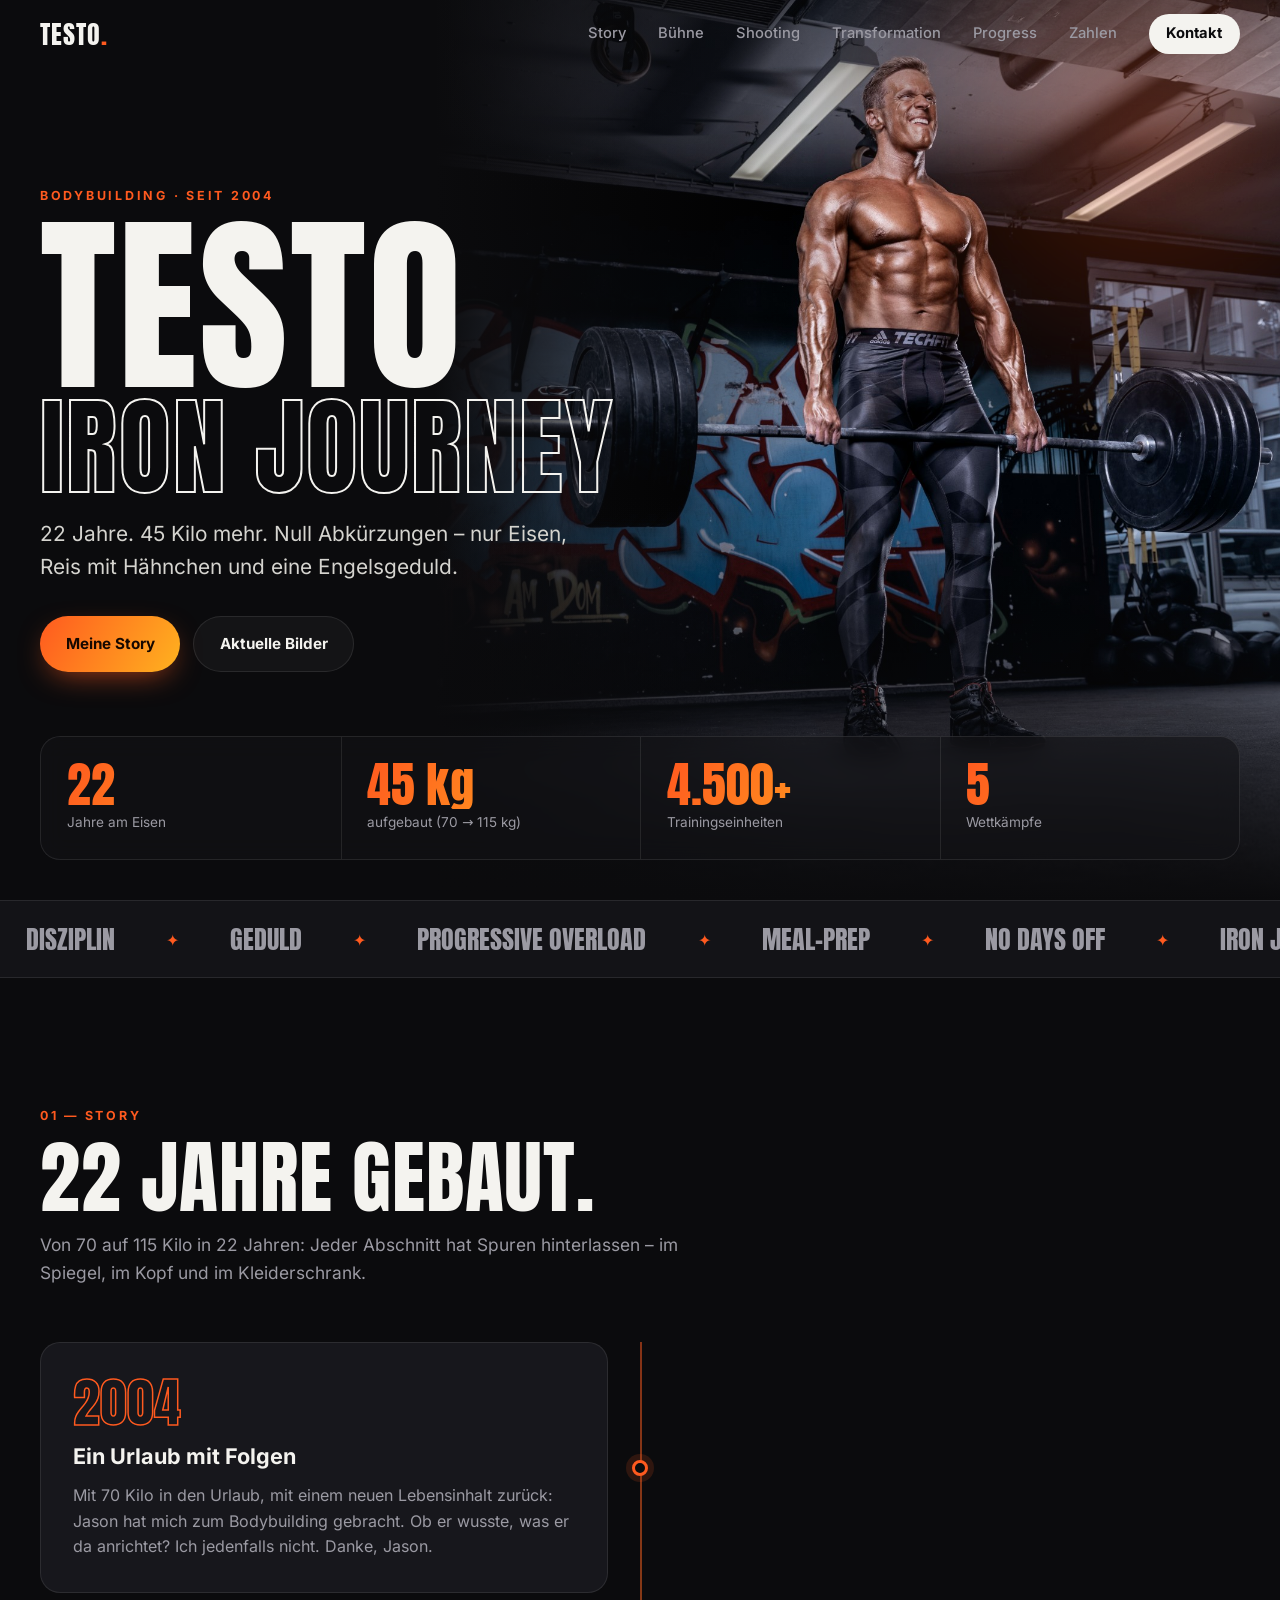
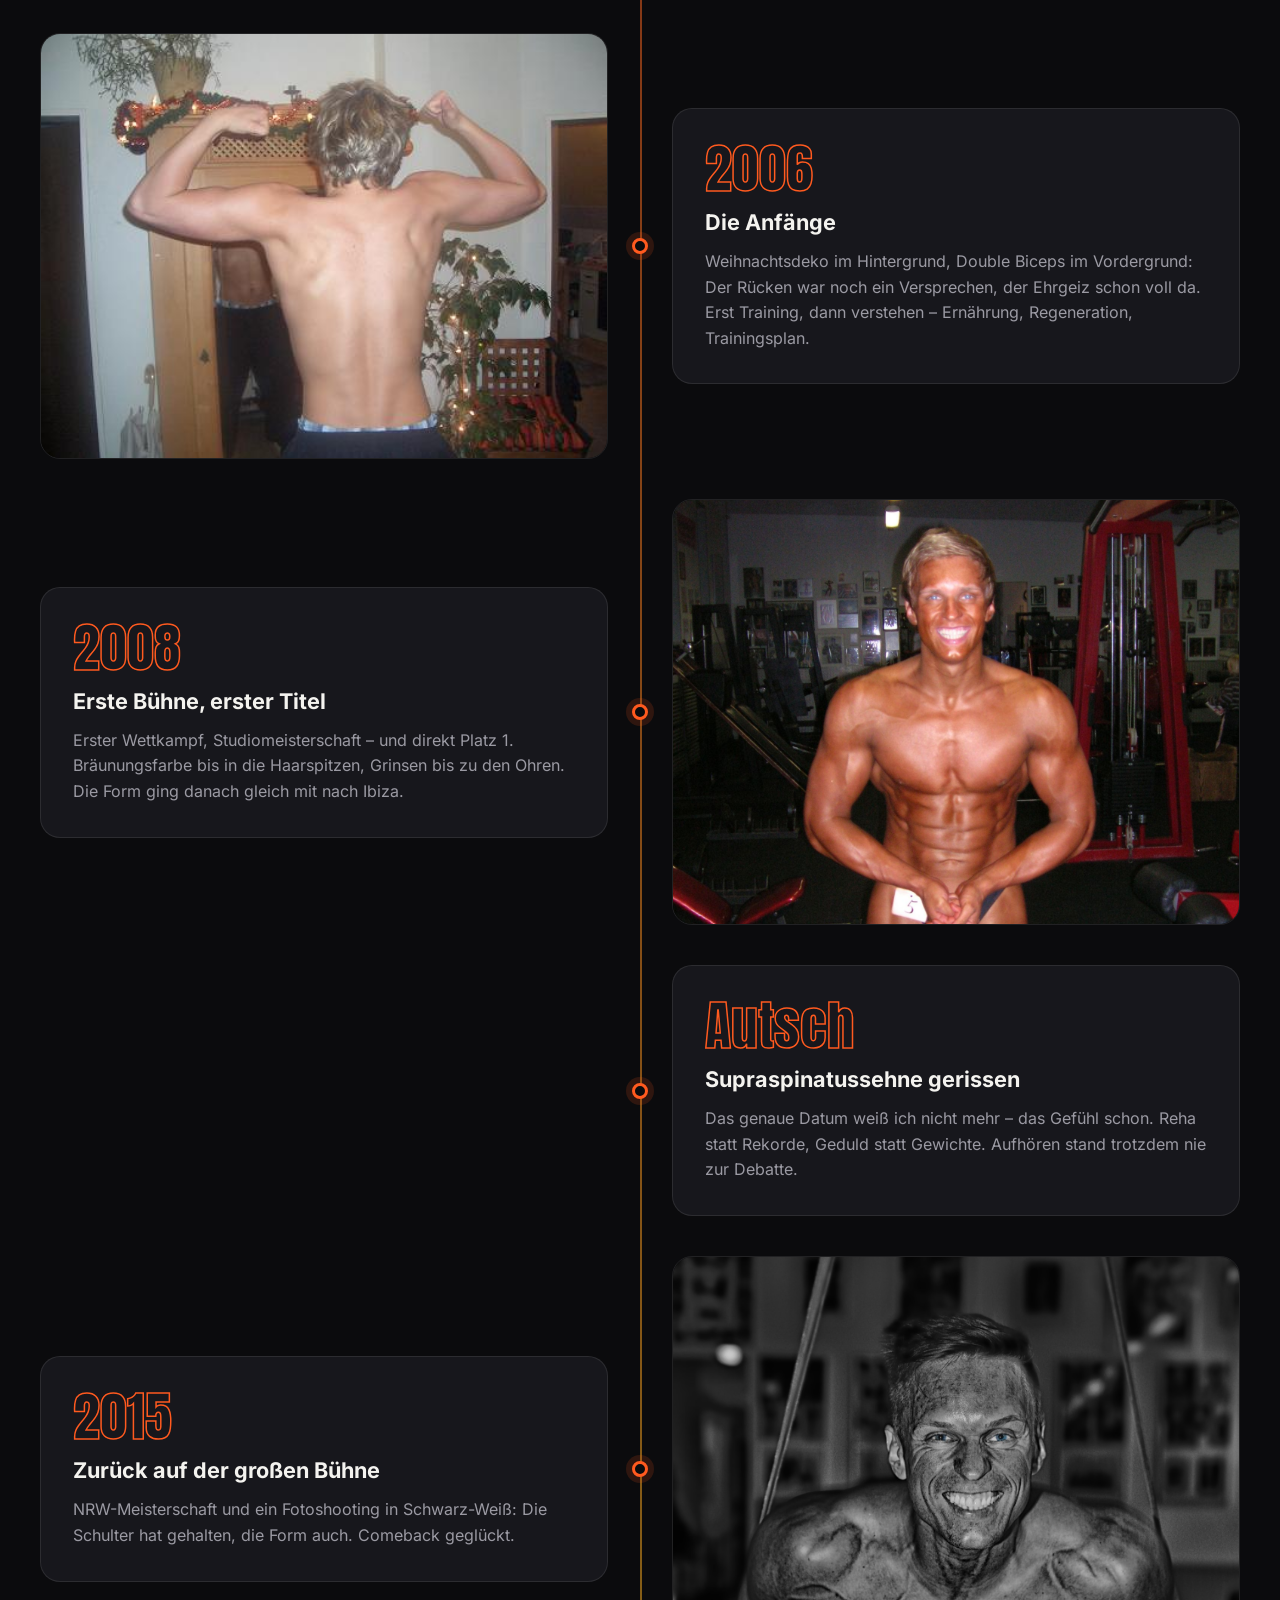
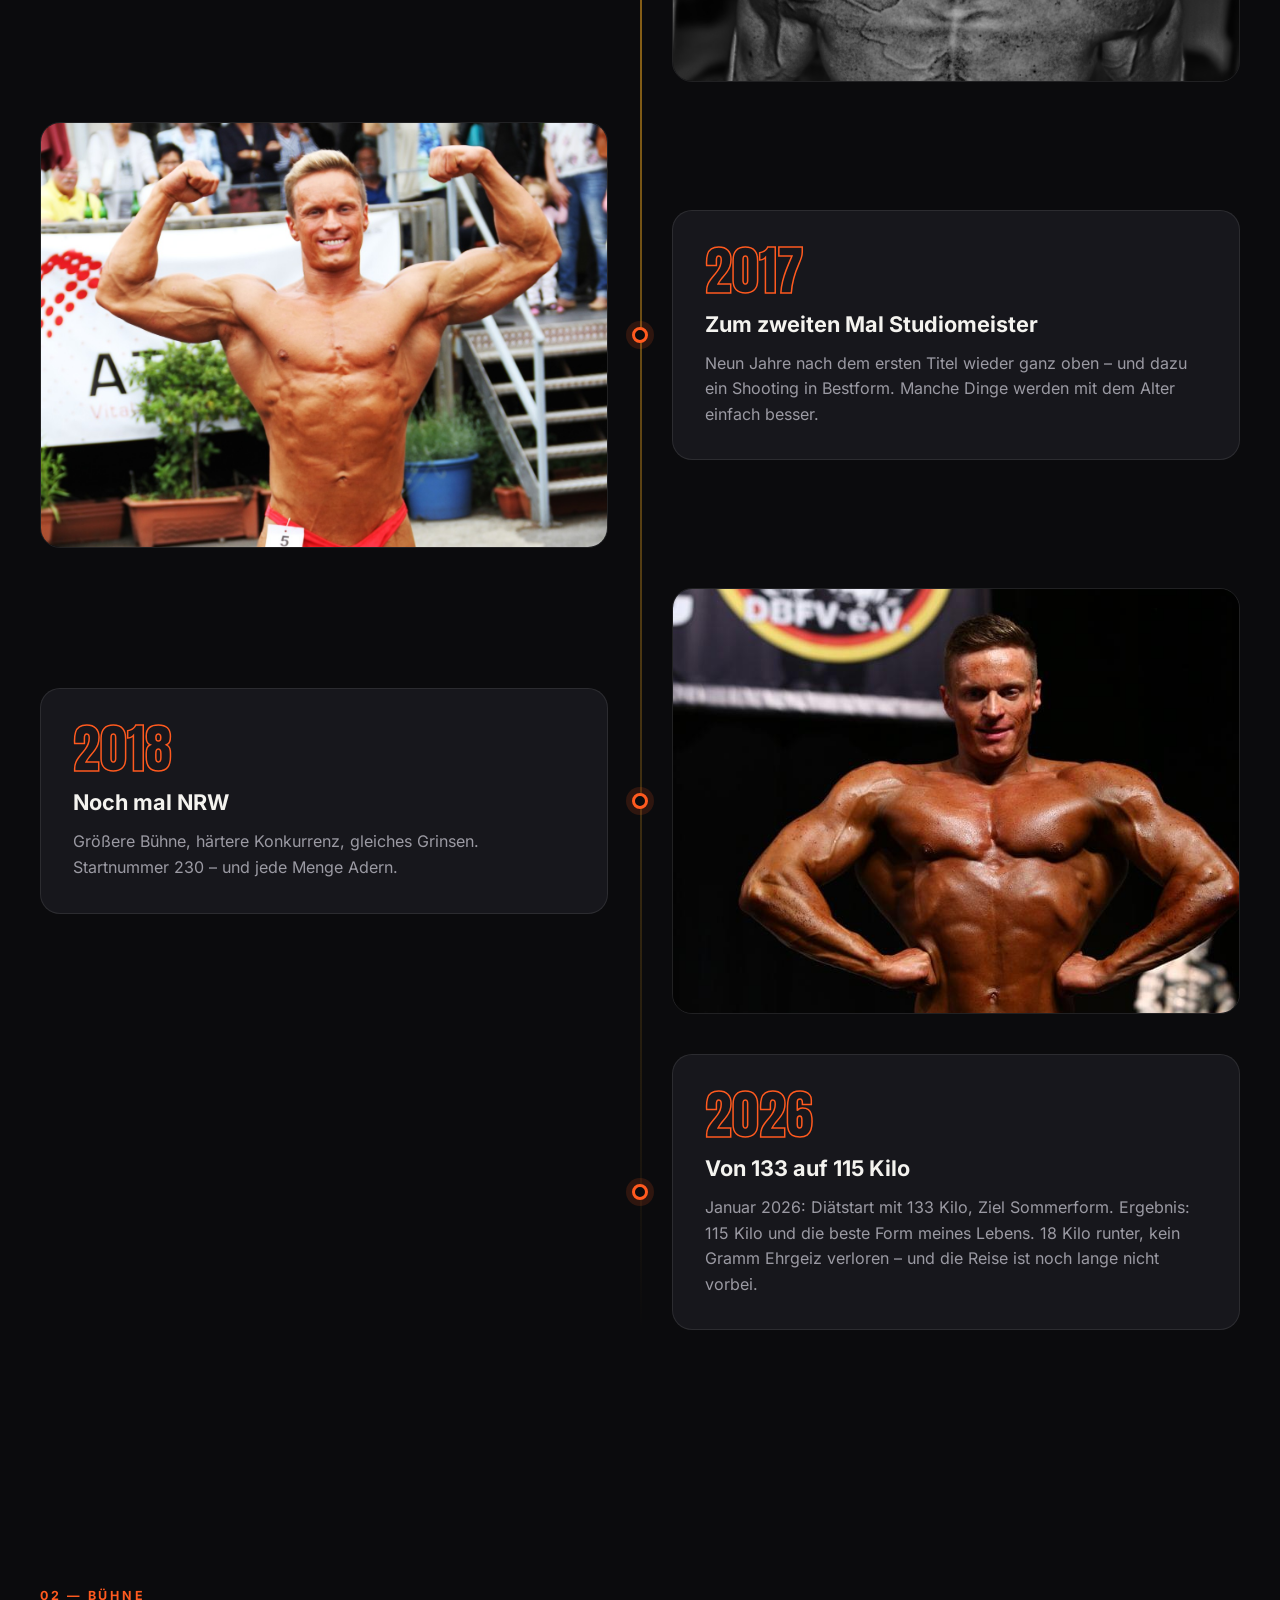
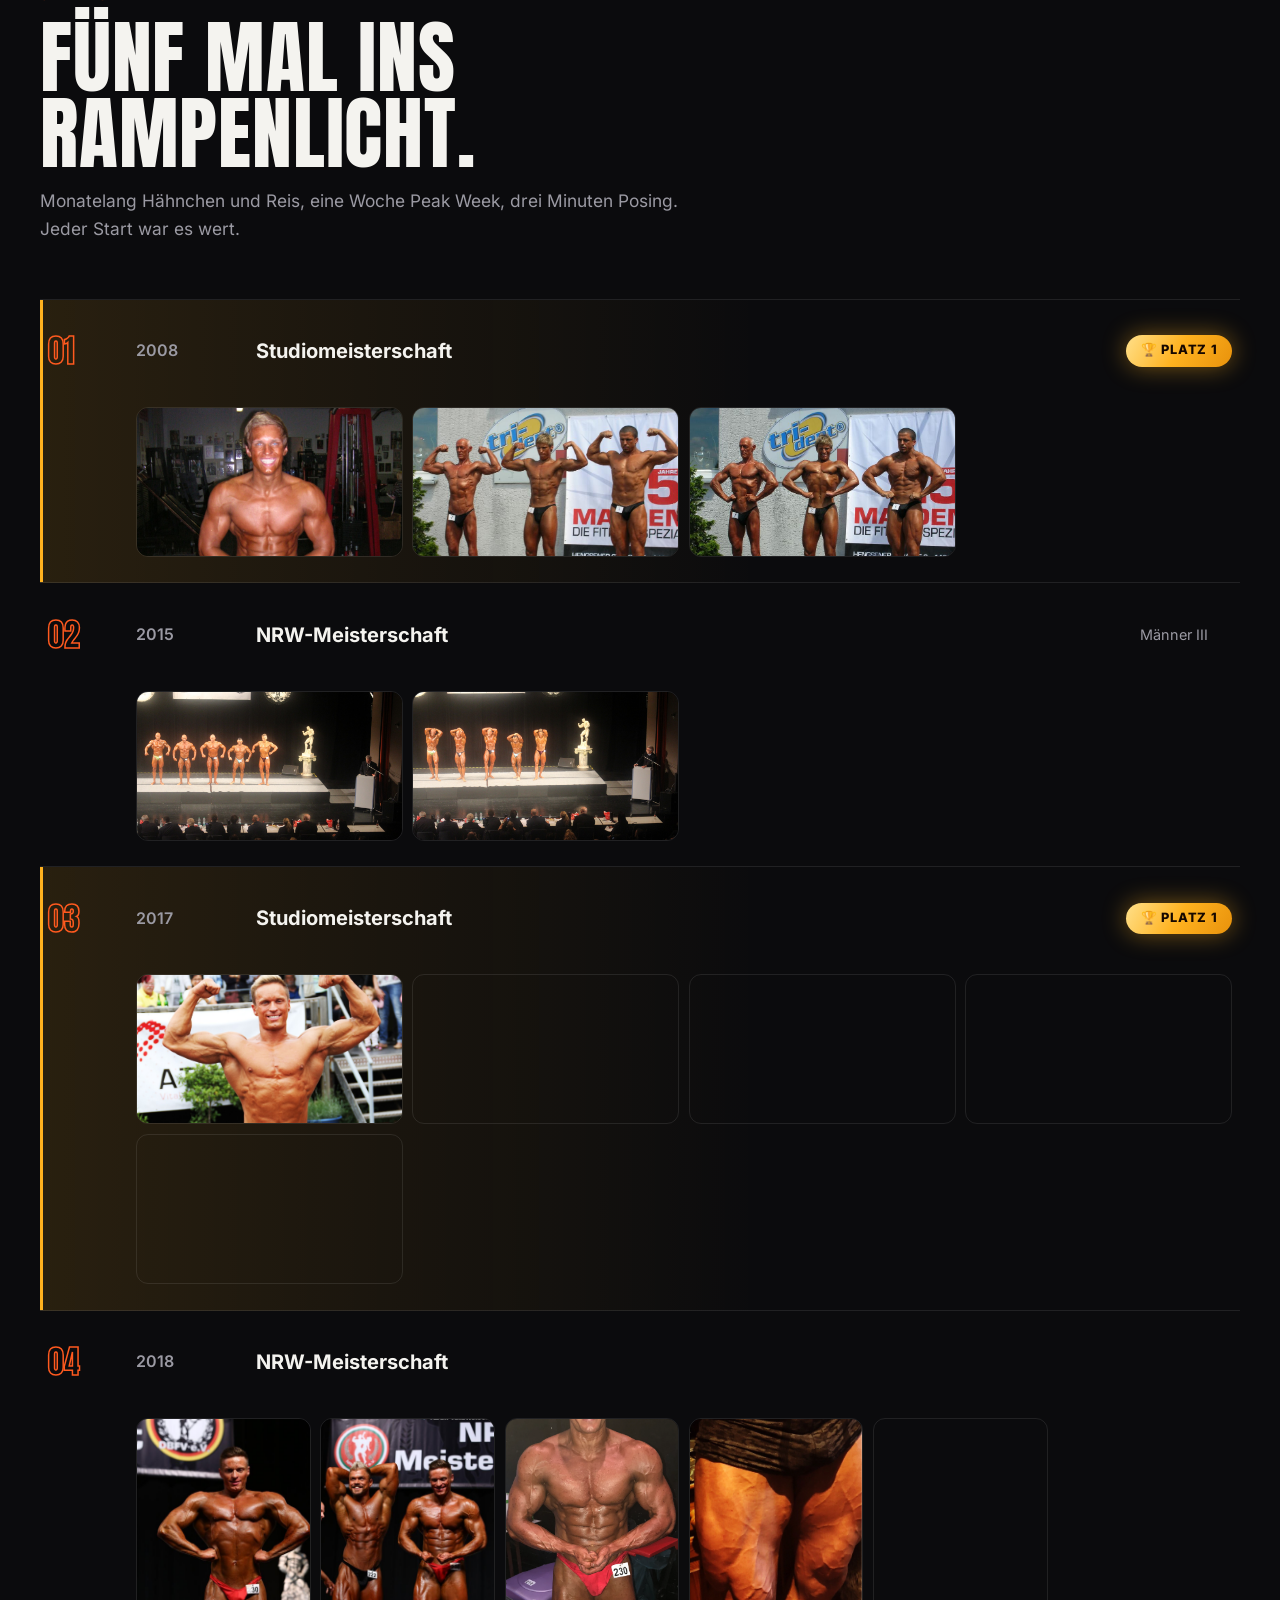
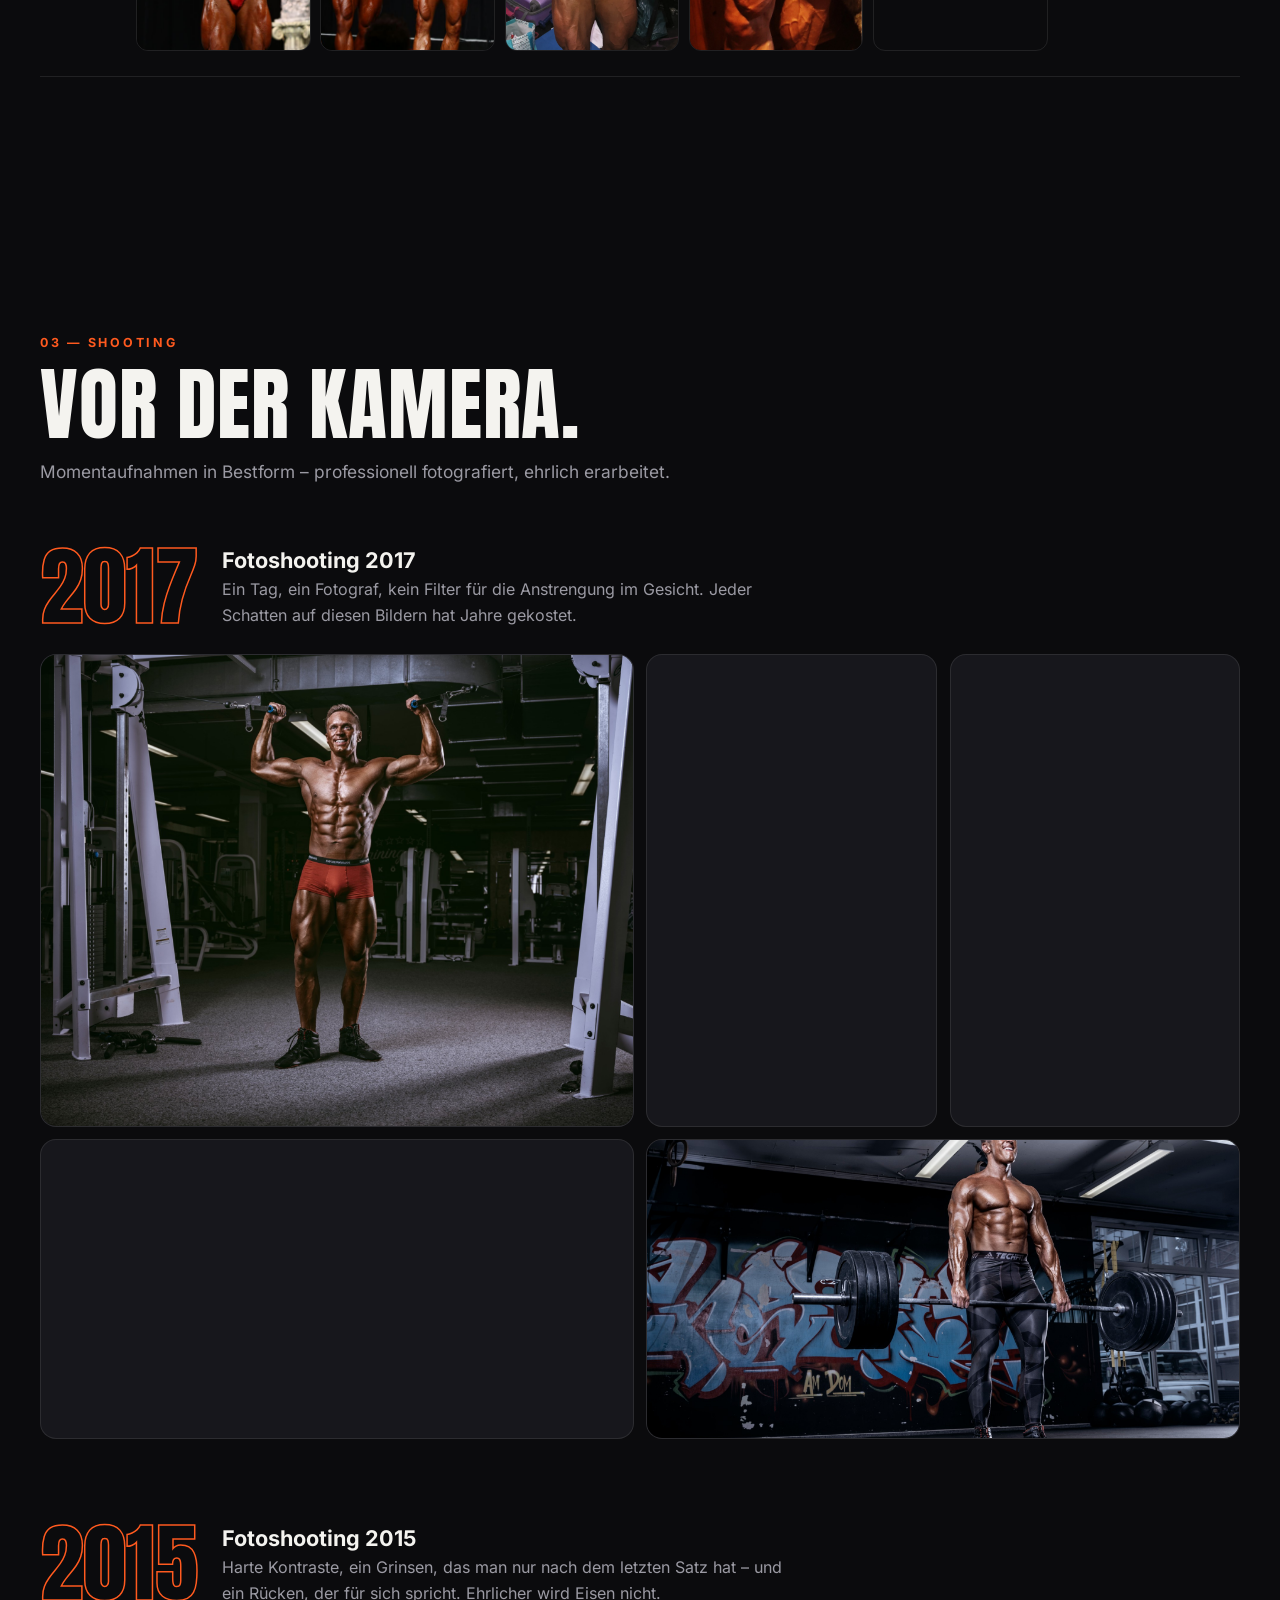
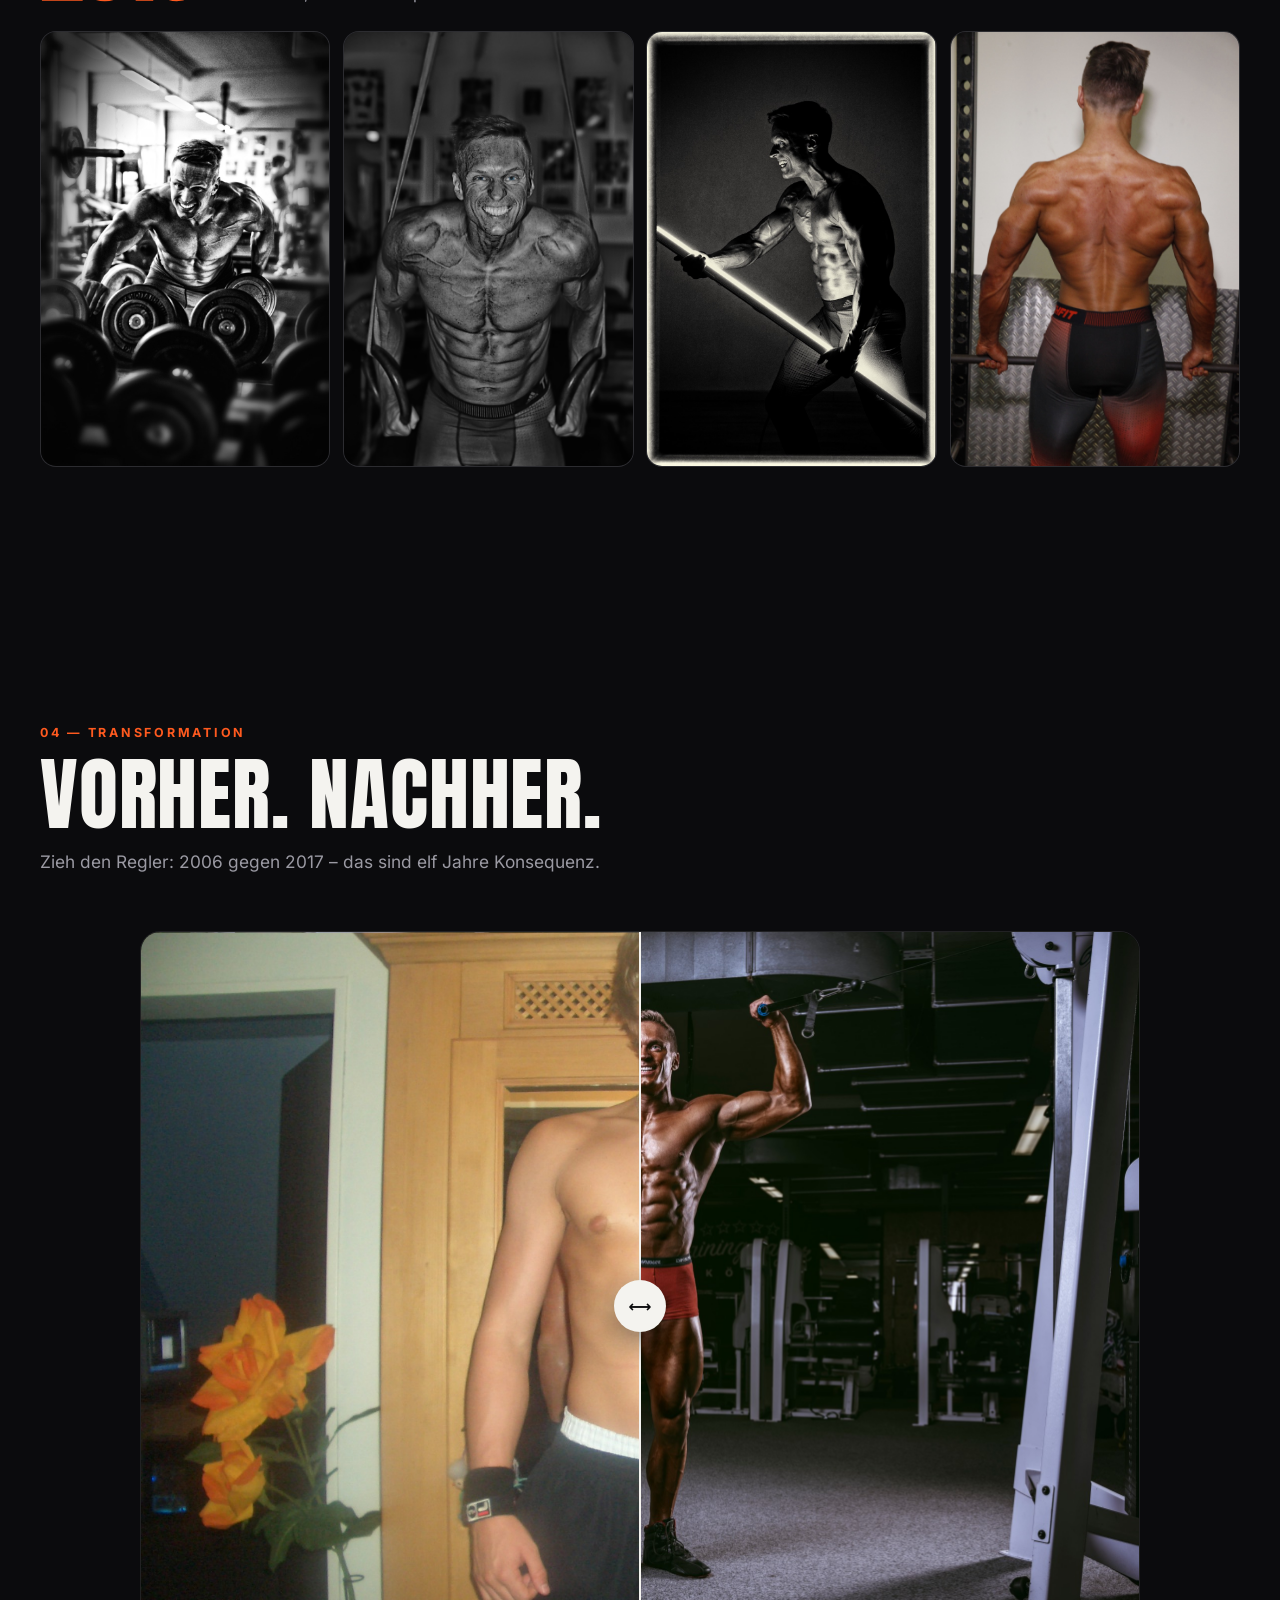
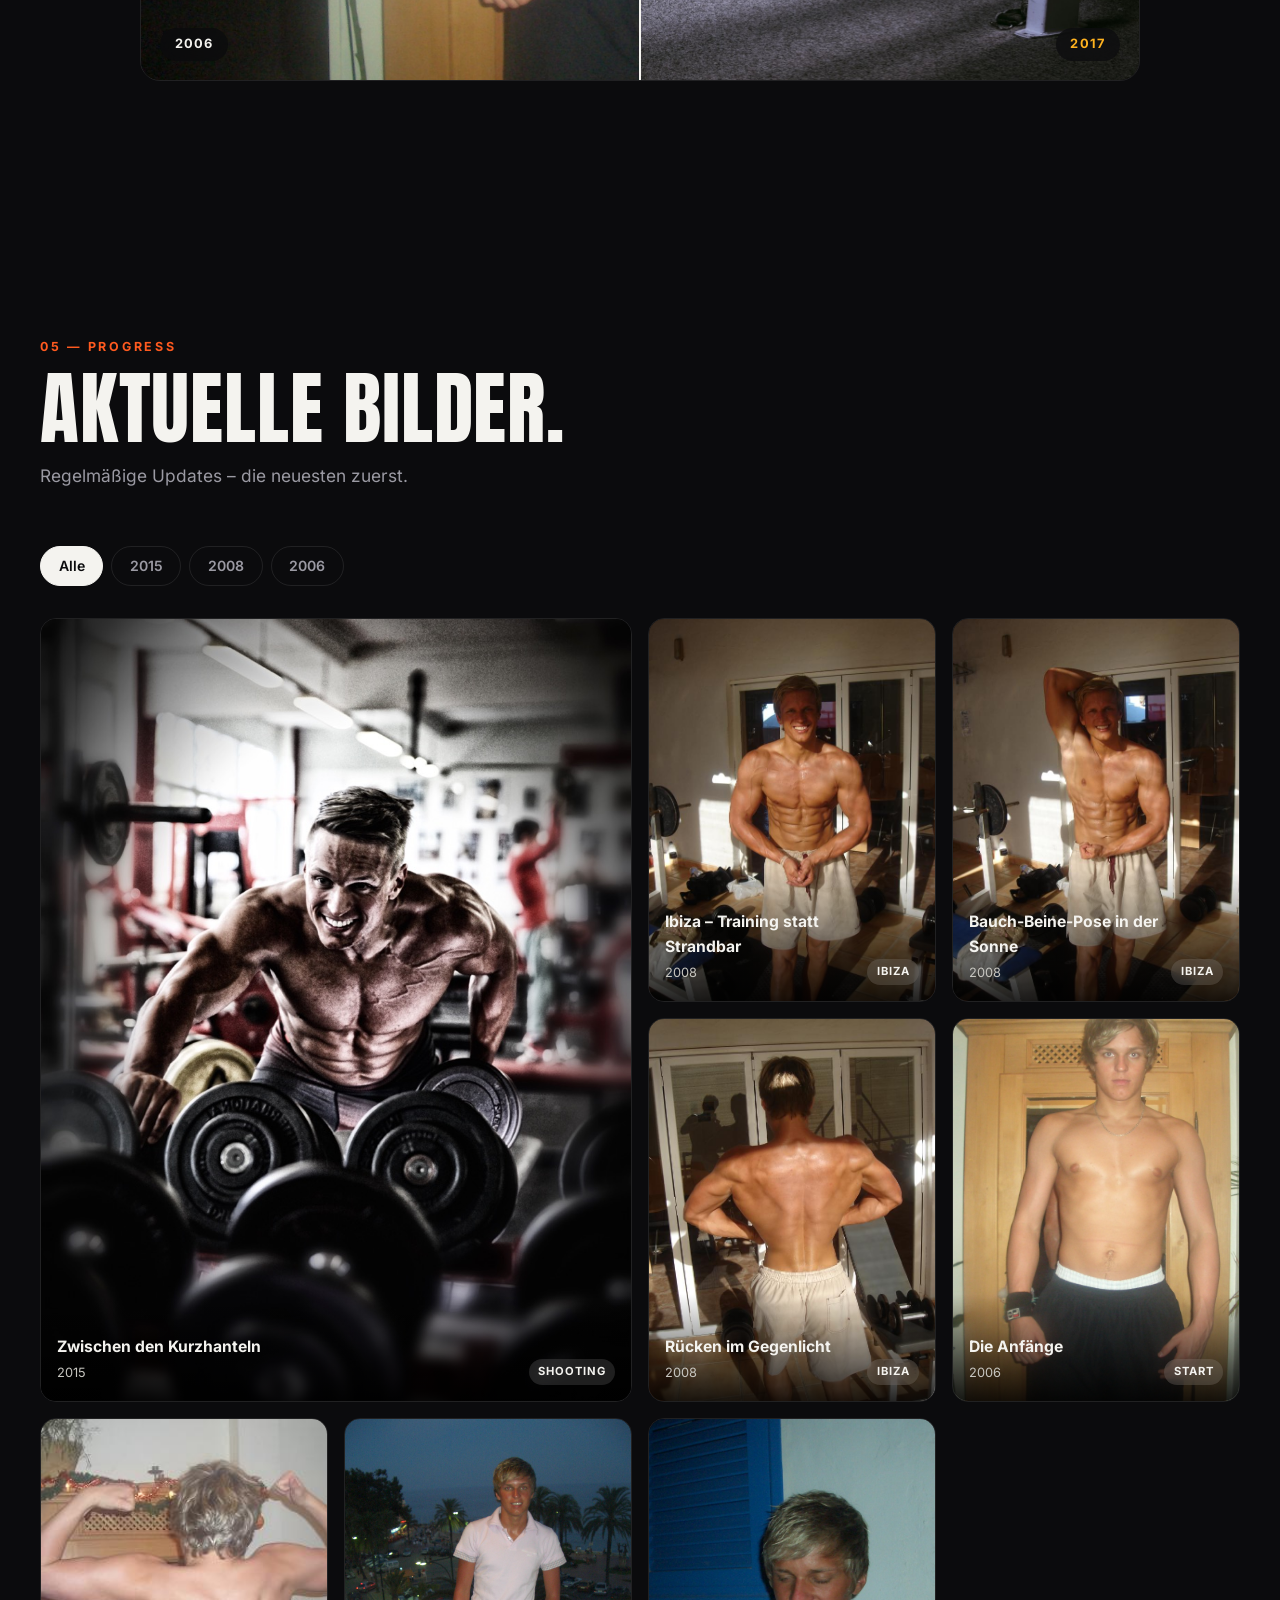
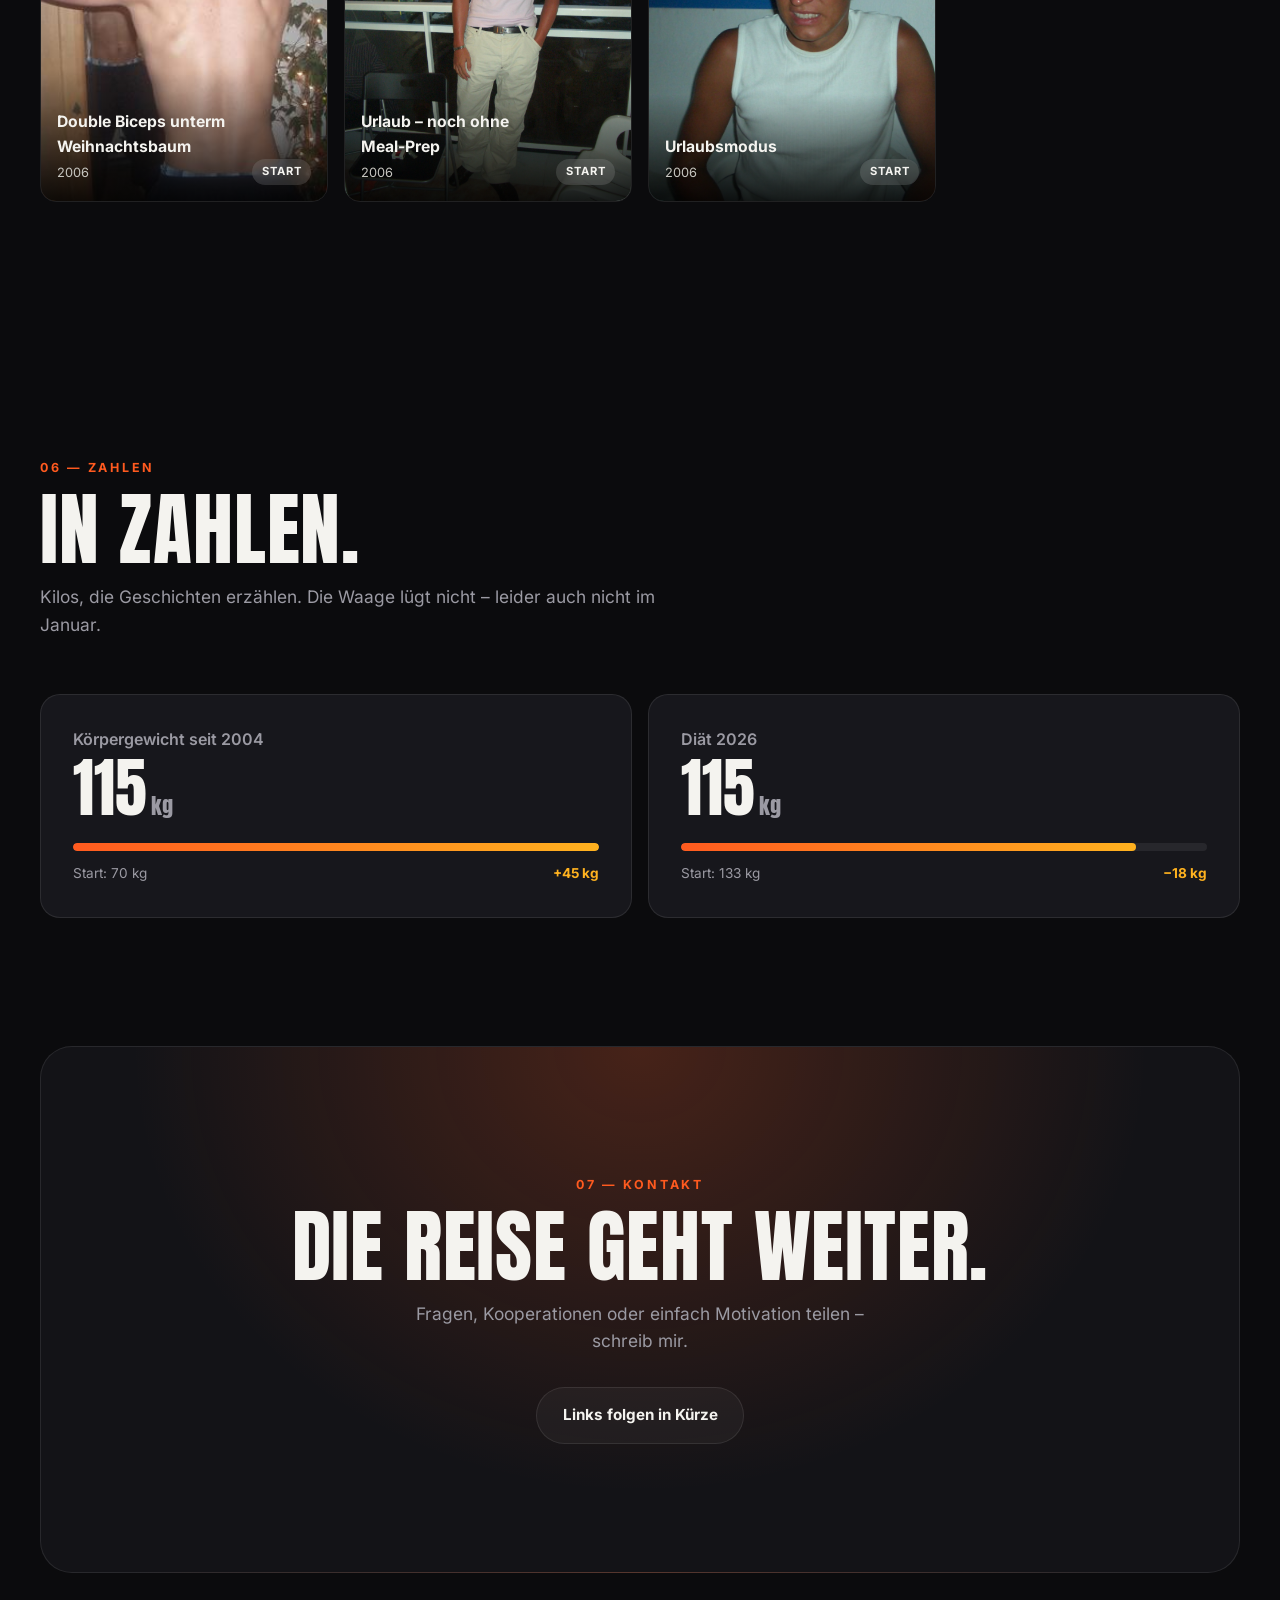
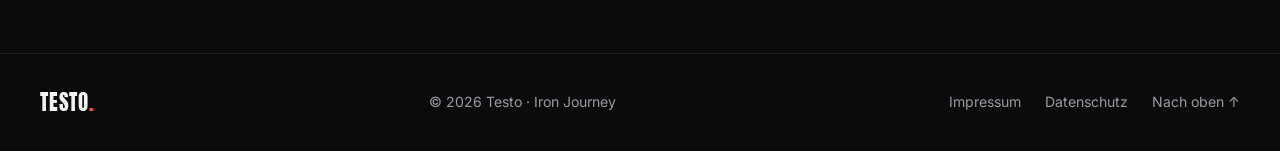
==== commit 4b4fad91: "Real story milestones, diet 2026 numbers, legal page templates - Story rebuilt from the actual journ" ====
--- a/index.html
+++ b/index.html
@@ -6,9 +6,8 @@
   <title>Testo · Iron Journey</title>
   <meta name="description" content="Testo · Iron Journey – 22 Jahre Bodybuilding, von 70 auf 115 kg: Geschichte, Progress-Bilder und Bestleistungen.">
   <meta name="theme-color" content="#0b0b0d">
-  <link rel="preconnect" href="https://fonts.googleapis.com">
-  <link rel="preconnect" href="https://fonts.gstatic.com" crossorigin>
-  <link href="https://fonts.googleapis.com/css2?family=Anton&family=Inter:wght@400;500;600;700;800&display=swap" rel="stylesheet">
+  <link rel="preload" href="assets/fonts/anton-latin.woff2" as="font" type="font/woff2" crossorigin>
+  <link rel="stylesheet" href="assets/fonts/fonts.css">
   <link rel="stylesheet" href="styles.css">
 </head>
 <body>
@@ -24,7 +23,7 @@
         <a href="#shooting">Shooting</a>
         <a href="#transformation">Transformation</a>
         <a href="#progress">Progress</a>
-        <a href="#kraft">Kraft</a>
+        <a href="#kraft">Zahlen</a>
         <a href="#kontakt" class="nav-cta">Kontakt</a>
       </nav>
     </div>
@@ -117,9 +116,9 @@
     <!-- STRENGTH -->
     <section class="section container" id="kraft">
       <div class="section-head reveal">
-        <p class="eyebrow">06 — Kraft</p>
-        <h2>Bestleistungen.</h2>
-        <p class="section-lead">Vom ersten Training bis heute – in Kilogramm. Die Hantel lügt nicht.</p>
+        <p class="eyebrow">06 — Zahlen</p>
+        <h2>In Zahlen.</h2>
+        <p class="section-lead">Kilos, die Geschichten erzählen. Die Waage lügt nicht – leider auch nicht im Januar.</p>
       </div>
       <div class="lifts" id="lifts"></div>
     </section>
@@ -137,7 +136,11 @@
     <div class="container footer-inner">
       <span class="logo">TESTO<span>.</span></span>
       <p>&copy; <span id="year"></span> Testo · Iron Journey</p>
-      <a href="#top">Nach oben ↑</a>
+      <nav class="footer-links">
+        <a href="impressum.html">Impressum</a>
+        <a href="datenschutz.html">Datenschutz</a>
+        <a href="#top">Nach oben ↑</a>
+      </nav>
     </div>
   </footer>
 
--- a/assets/fonts/fonts.css
+++ b/assets/fonts/fonts.css
@@ -0,0 +1,109 @@
+/* Lokal gehostete Schriften (Anton, Inter) – keine Verbindung zu Google nötig */
+/* latin-ext */
+@font-face {
+  font-family: 'Anton';
+  font-style: normal;
+  font-weight: 400;
+  font-display: swap;
+  src: url(anton-latin-ext.woff2) format('woff2');
+  unicode-range: U+0100-02BA, U+02BD-02C5, U+02C7-02CC, U+02CE-02D7, U+02DD-02FF, U+0304, U+0308, U+0329, U+1D00-1DBF, U+1E00-1E9F, U+1EF2-1EFF, U+2020, U+20A0-20AB, U+20AD-20C0, U+2113, U+2C60-2C7F, U+A720-A7FF;
+}
+/* latin */
+@font-face {
+  font-family: 'Anton';
+  font-style: normal;
+  font-weight: 400;
+  font-display: swap;
+  src: url(anton-latin.woff2) format('woff2');
+  unicode-range: U+0000-00FF, U+0131, U+0152-0153, U+02BB-02BC, U+02C6, U+02DA, U+02DC, U+0304, U+0308, U+0329, U+2000-206F, U+20AC, U+2122, U+2191, U+2193, U+2212, U+2215, U+FEFF, U+FFFD;
+}
+/* latin-ext */
+@font-face {
+  font-family: 'Inter';
+  font-style: normal;
+  font-weight: 400;
+  font-display: swap;
+  src: url(inter-latin-ext.woff2) format('woff2');
+  unicode-range: U+0100-02BA, U+02BD-02C5, U+02C7-02CC, U+02CE-02D7, U+02DD-02FF, U+0304, U+0308, U+0329, U+1D00-1DBF, U+1E00-1E9F, U+1EF2-1EFF, U+2020, U+20A0-20AB, U+20AD-20C0, U+2113, U+2C60-2C7F, U+A720-A7FF;
+}
+/* latin */
+@font-face {
+  font-family: 'Inter';
+  font-style: normal;
+  font-weight: 400;
+  font-display: swap;
+  src: url(inter-latin.woff2) format('woff2');
+  unicode-range: U+0000-00FF, U+0131, U+0152-0153, U+02BB-02BC, U+02C6, U+02DA, U+02DC, U+0304, U+0308, U+0329, U+2000-206F, U+20AC, U+2122, U+2191, U+2193, U+2212, U+2215, U+FEFF, U+FFFD;
+}
+/* latin-ext */
+@font-face {
+  font-family: 'Inter';
+  font-style: normal;
+  font-weight: 500;
+  font-display: swap;
+  src: url(inter-latin-ext.woff2) format('woff2');
+  unicode-range: U+0100-02BA, U+02BD-02C5, U+02C7-02CC, U+02CE-02D7, U+02DD-02FF, U+0304, U+0308, U+0329, U+1D00-1DBF, U+1E00-1E9F, U+1EF2-1EFF, U+2020, U+20A0-20AB, U+20AD-20C0, U+2113, U+2C60-2C7F, U+A720-A7FF;
+}
+/* latin */
+@font-face {
+  font-family: 'Inter';
+  font-style: normal;
+  font-weight: 500;
+  font-display: swap;
+  src: url(inter-latin.woff2) format('woff2');
+  unicode-range: U+0000-00FF, U+0131, U+0152-0153, U+02BB-02BC, U+02C6, U+02DA, U+02DC, U+0304, U+0308, U+0329, U+2000-206F, U+20AC, U+2122, U+2191, U+2193, U+2212, U+2215, U+FEFF, U+FFFD;
+}
+/* latin-ext */
+@font-face {
+  font-family: 'Inter';
+  font-style: normal;
+  font-weight: 600;
+  font-display: swap;
+  src: url(inter-latin-ext.woff2) format('woff2');
+  unicode-range: U+0100-02BA, U+02BD-02C5, U+02C7-02CC, U+02CE-02D7, U+02DD-02FF, U+0304, U+0308, U+0329, U+1D00-1DBF, U+1E00-1E9F, U+1EF2-1EFF, U+2020, U+20A0-20AB, U+20AD-20C0, U+2113, U+2C60-2C7F, U+A720-A7FF;
+}
+/* latin */
+@font-face {
+  font-family: 'Inter';
+  font-style: normal;
+  font-weight: 600;
+  font-display: swap;
+  src: url(inter-latin.woff2) format('woff2');
+  unicode-range: U+0000-00FF, U+0131, U+0152-0153, U+02BB-02BC, U+02C6, U+02DA, U+02DC, U+0304, U+0308, U+0329, U+2000-206F, U+20AC, U+2122, U+2191, U+2193, U+2212, U+2215, U+FEFF, U+FFFD;
+}
+/* latin-ext */
+@font-face {
+  font-family: 'Inter';
+  font-style: normal;
+  font-weight: 700;
+  font-display: swap;
+  src: url(inter-latin-ext.woff2) format('woff2');
+  unicode-range: U+0100-02BA, U+02BD-02C5, U+02C7-02CC, U+02CE-02D7, U+02DD-02FF, U+0304, U+0308, U+0329, U+1D00-1DBF, U+1E00-1E9F, U+1EF2-1EFF, U+2020, U+20A0-20AB, U+20AD-20C0, U+2113, U+2C60-2C7F, U+A720-A7FF;
+}
+/* latin */
+@font-face {
+  font-family: 'Inter';
+  font-style: normal;
+  font-weight: 700;
+  font-display: swap;
+  src: url(inter-latin.woff2) format('woff2');
+  unicode-range: U+0000-00FF, U+0131, U+0152-0153, U+02BB-02BC, U+02C6, U+02DA, U+02DC, U+0304, U+0308, U+0329, U+2000-206F, U+20AC, U+2122, U+2191, U+2193, U+2212, U+2215, U+FEFF, U+FFFD;
+}
+/* latin-ext */
+@font-face {
+  font-family: 'Inter';
+  font-style: normal;
+  font-weight: 800;
+  font-display: swap;
+  src: url(inter-latin-ext.woff2) format('woff2');
+  unicode-range: U+0100-02BA, U+02BD-02C5, U+02C7-02CC, U+02CE-02D7, U+02DD-02FF, U+0304, U+0308, U+0329, U+1D00-1DBF, U+1E00-1E9F, U+1EF2-1EFF, U+2020, U+20A0-20AB, U+20AD-20C0, U+2113, U+2C60-2C7F, U+A720-A7FF;
+}
+/* latin */
+@font-face {
+  font-family: 'Inter';
+  font-style: normal;
+  font-weight: 800;
+  font-display: swap;
+  src: url(inter-latin.woff2) format('woff2');
+  unicode-range: U+0000-00FF, U+0131, U+0152-0153, U+02BB-02BC, U+02C6, U+02DA, U+02DC, U+0304, U+0308, U+0329, U+2000-206F, U+20AC, U+2122, U+2191, U+2193, U+2212, U+2215, U+FEFF, U+FFFD;
+}
--- a/styles.css
+++ b/styles.css
@@ -467,6 +467,10 @@
   order: 2;
 }
 
+.tl-item--solo:nth-child(even) .tl-text {
+  grid-column: 2;
+}
+
 .tl-text {
   padding: 2rem;
   border: 1px solid var(--line);
@@ -1061,6 +1065,16 @@
   flex-wrap: wrap;
 }
 
+.footer-links {
+  display: flex;
+  gap: 1.5rem;
+  flex-wrap: wrap;
+}
+
+.footer-links a:hover {
+  color: var(--text);
+}
+
 .footer .logo {
   color: var(--text);
   font-size: 1.3rem;
@@ -1189,6 +1203,10 @@
     order: 0;
   }
 
+  .tl-item--solo:nth-child(even) .tl-text {
+    grid-column: auto;
+  }
+
   .lifts {
     grid-template-columns: repeat(2, 1fr);
   }
@@ -1251,9 +1269,22 @@
   }
 
   .g-meta {
-    padding: 2rem 0.7rem 0.7rem;
+    padding: 1.6rem 0.6rem 0.55rem;
     flex-direction: column;
     align-items: flex-start;
+    line-height: 1.3;
+  }
+
+  .g-meta strong {
+    font-size: 0.8rem;
+  }
+
+  .g-meta small {
+    font-size: 0.72rem;
+  }
+
+  .g-tag {
+    display: none;
   }
 
   .lb-nav {
@@ -1296,3 +1327,51 @@
     transform: none;
   }
 }
+
+/* ---------- Rechtliche Seiten ---------- */
+.legal {
+  max-width: 760px;
+  padding: 8rem 0 5rem;
+}
+
+.legal h1 {
+  font-size: clamp(2.6rem, 8vw, 4.5rem);
+  margin: 0.8rem 0 2.5rem;
+  hyphens: manual;
+}
+
+.legal h2 {
+  font-family: var(--sans);
+  font-size: 1.15rem;
+  font-weight: 700;
+  text-transform: none;
+  letter-spacing: 0;
+  line-height: 1.4;
+  margin: 2.2rem 0 0.6rem;
+}
+
+.legal p {
+  color: #c9c8c2;
+  margin-bottom: 0.8rem;
+}
+
+.legal a {
+  color: var(--accent-2);
+  text-decoration: underline;
+  text-underline-offset: 3px;
+}
+
+.legal-date {
+  margin-top: 2.5rem;
+  font-size: 0.9rem;
+}
+
+.legal-back {
+  font-size: 0.92rem;
+  color: var(--muted);
+  transition: color 0.2s;
+}
+
+.legal-back:hover {
+  color: var(--text);
+}
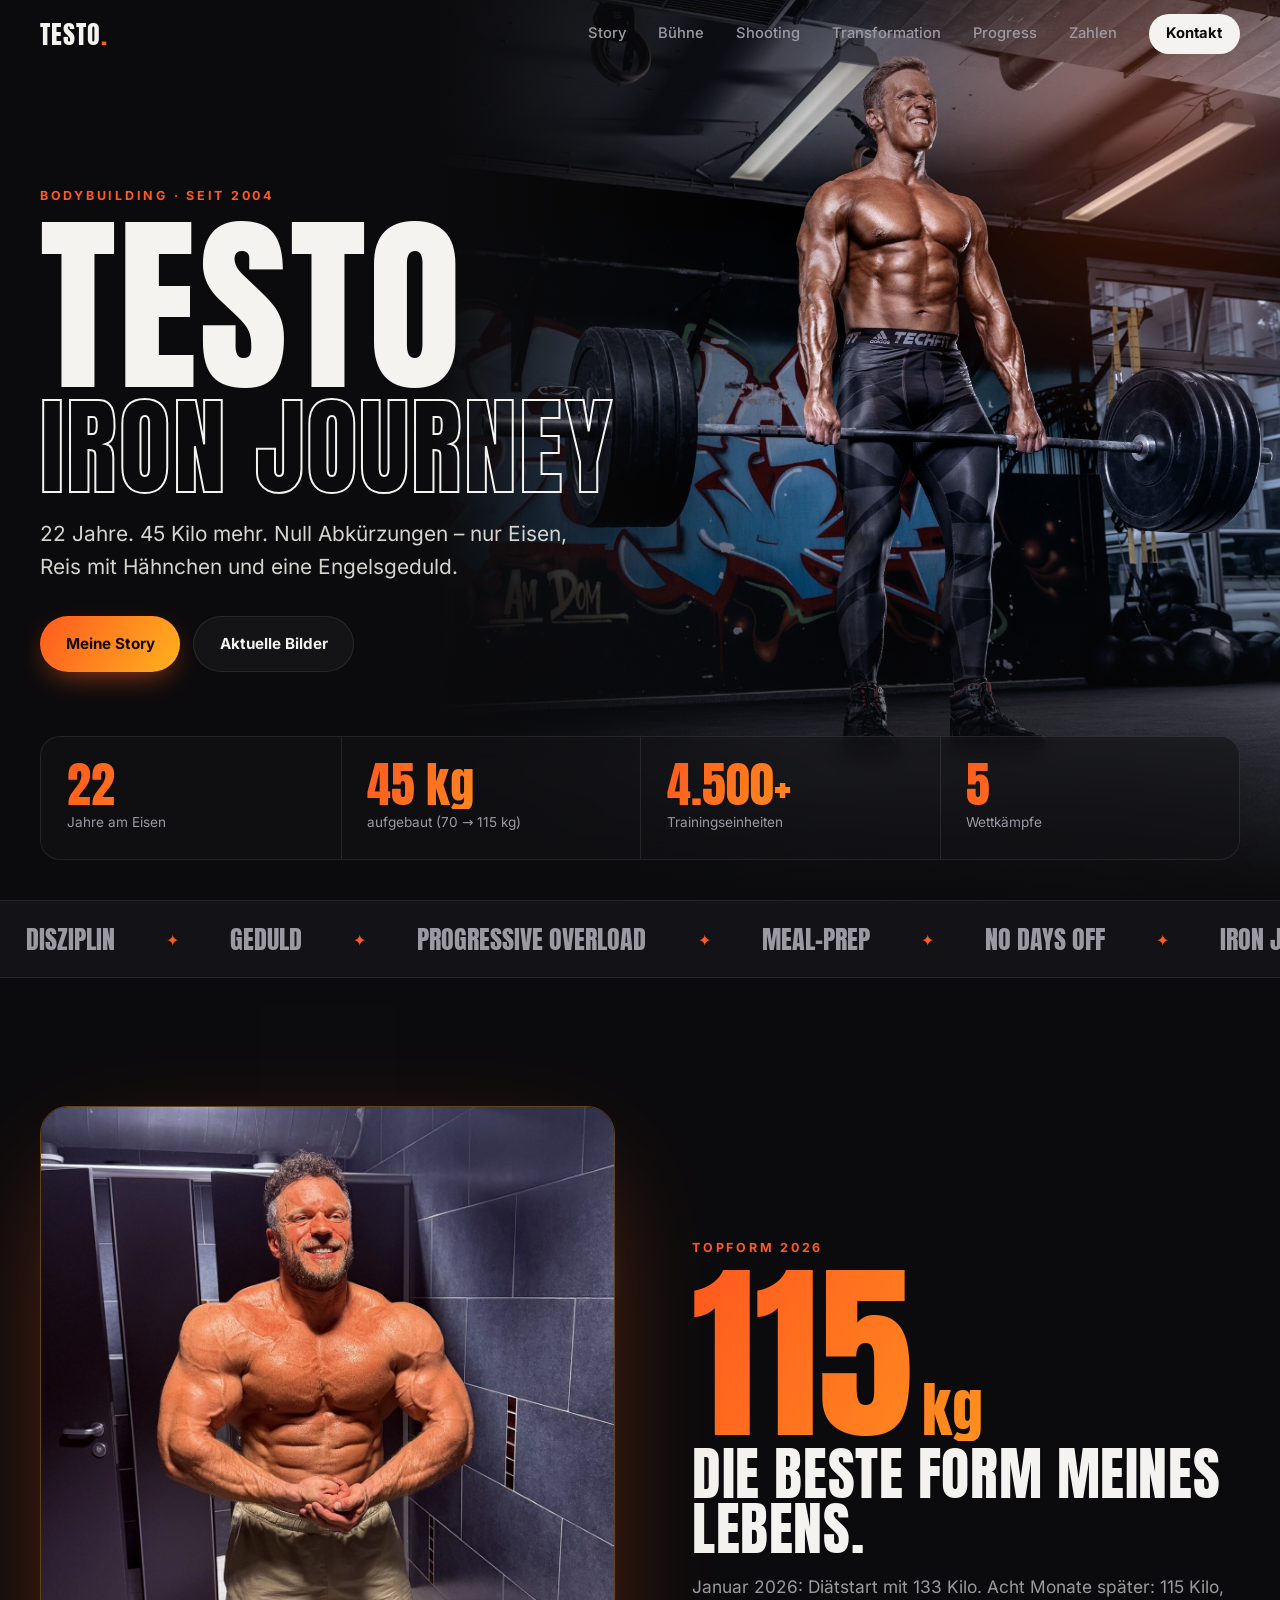
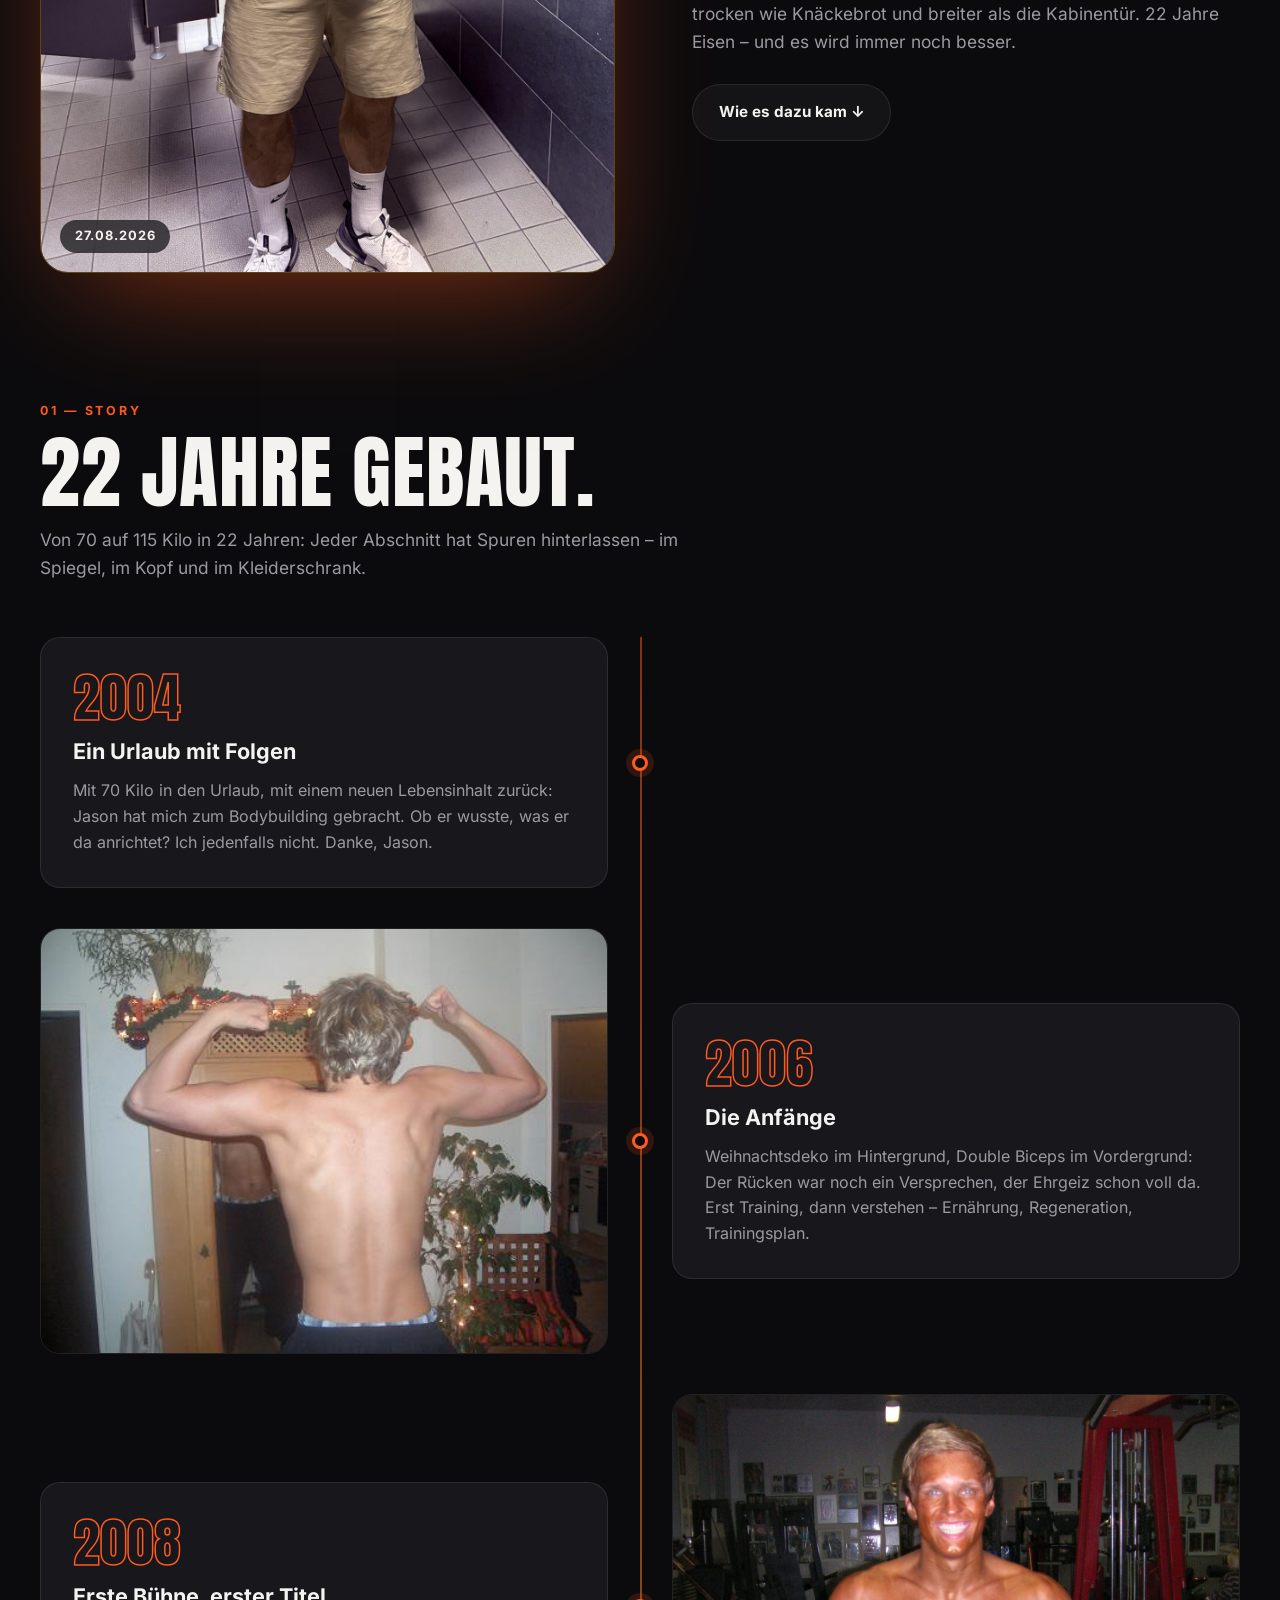
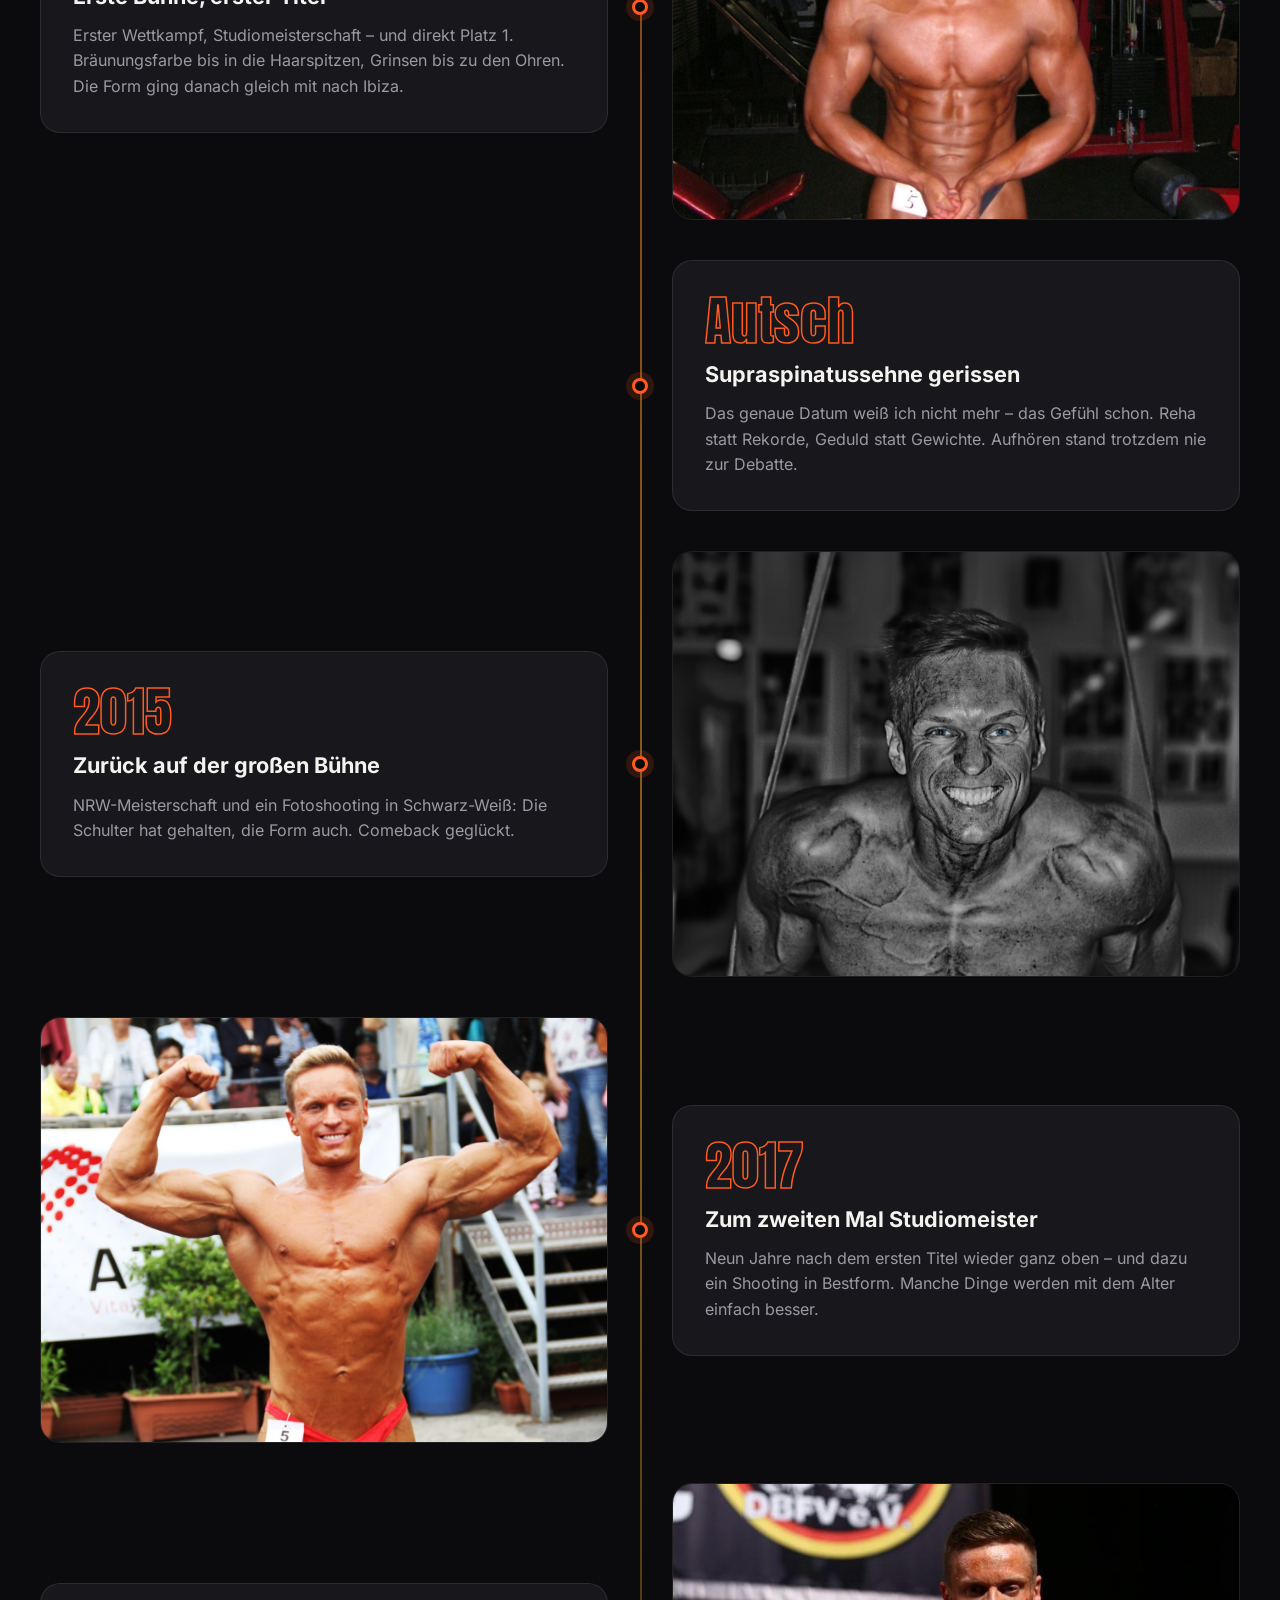
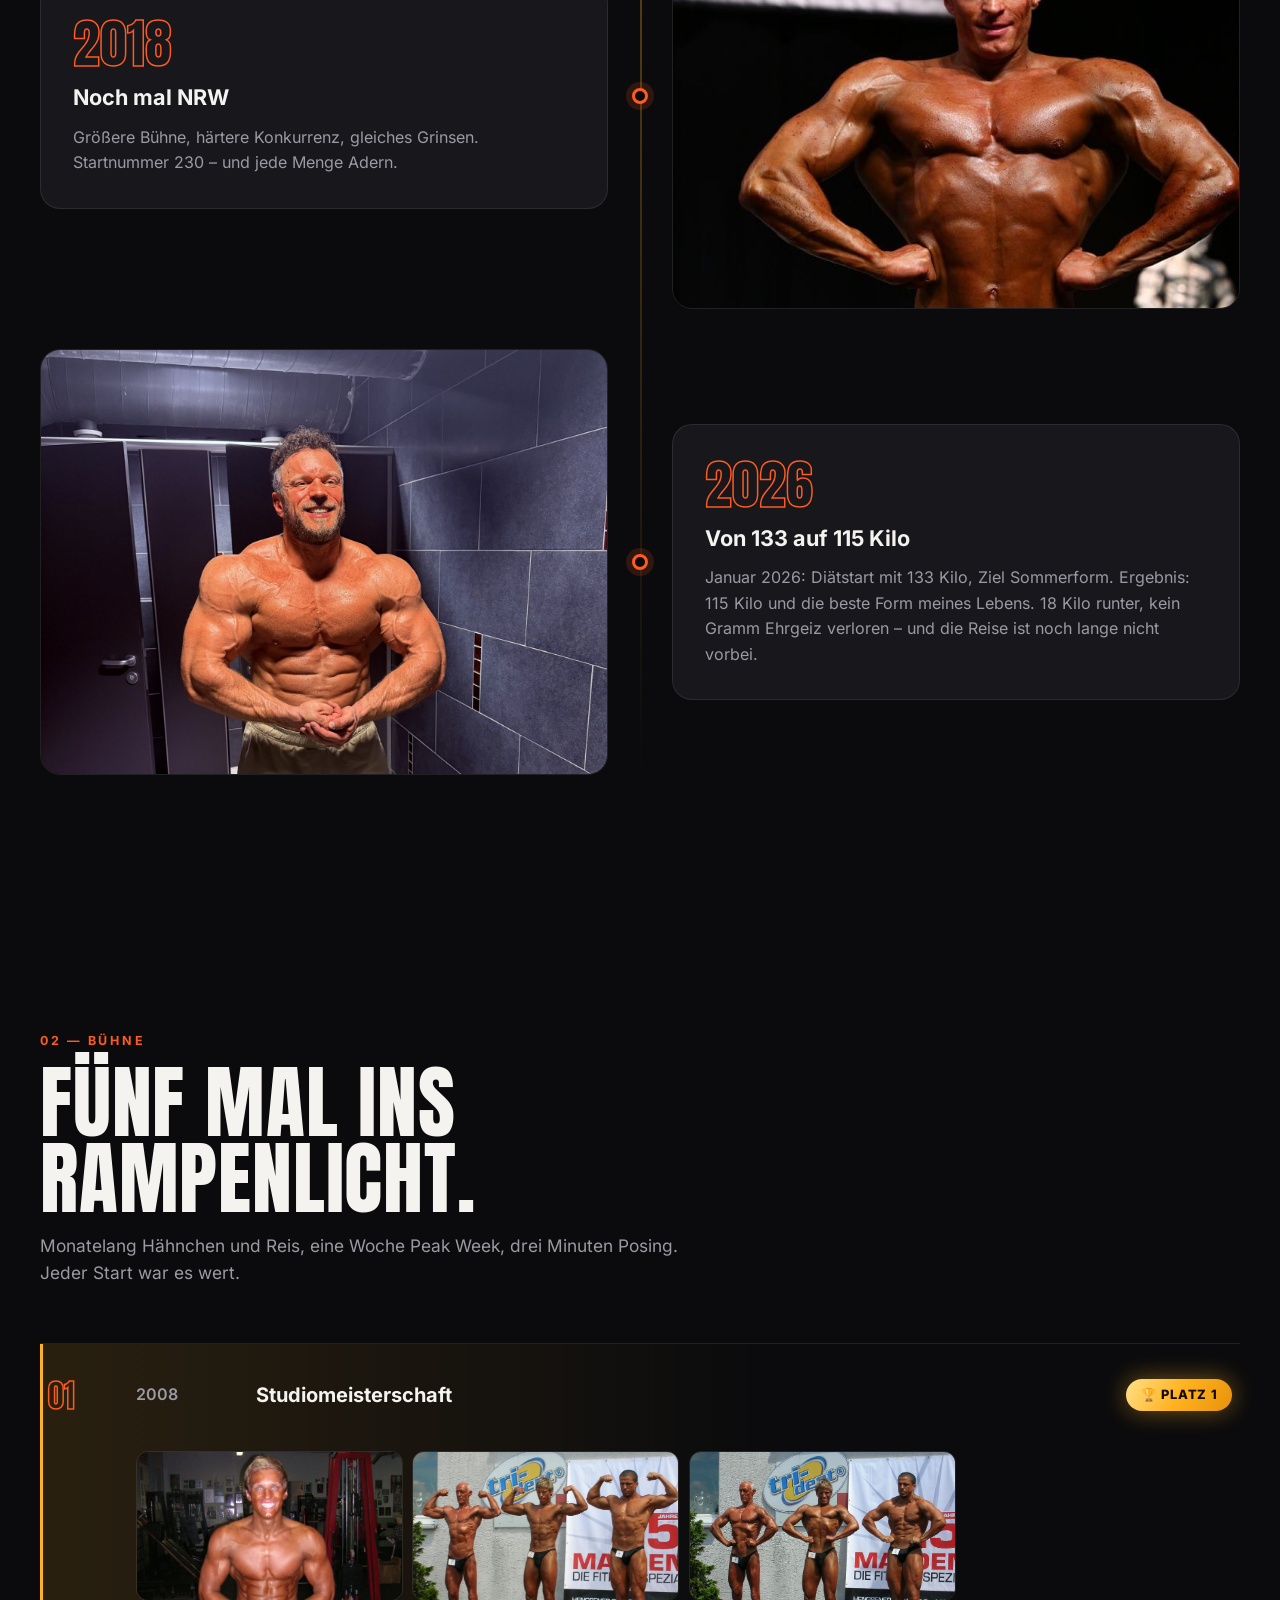
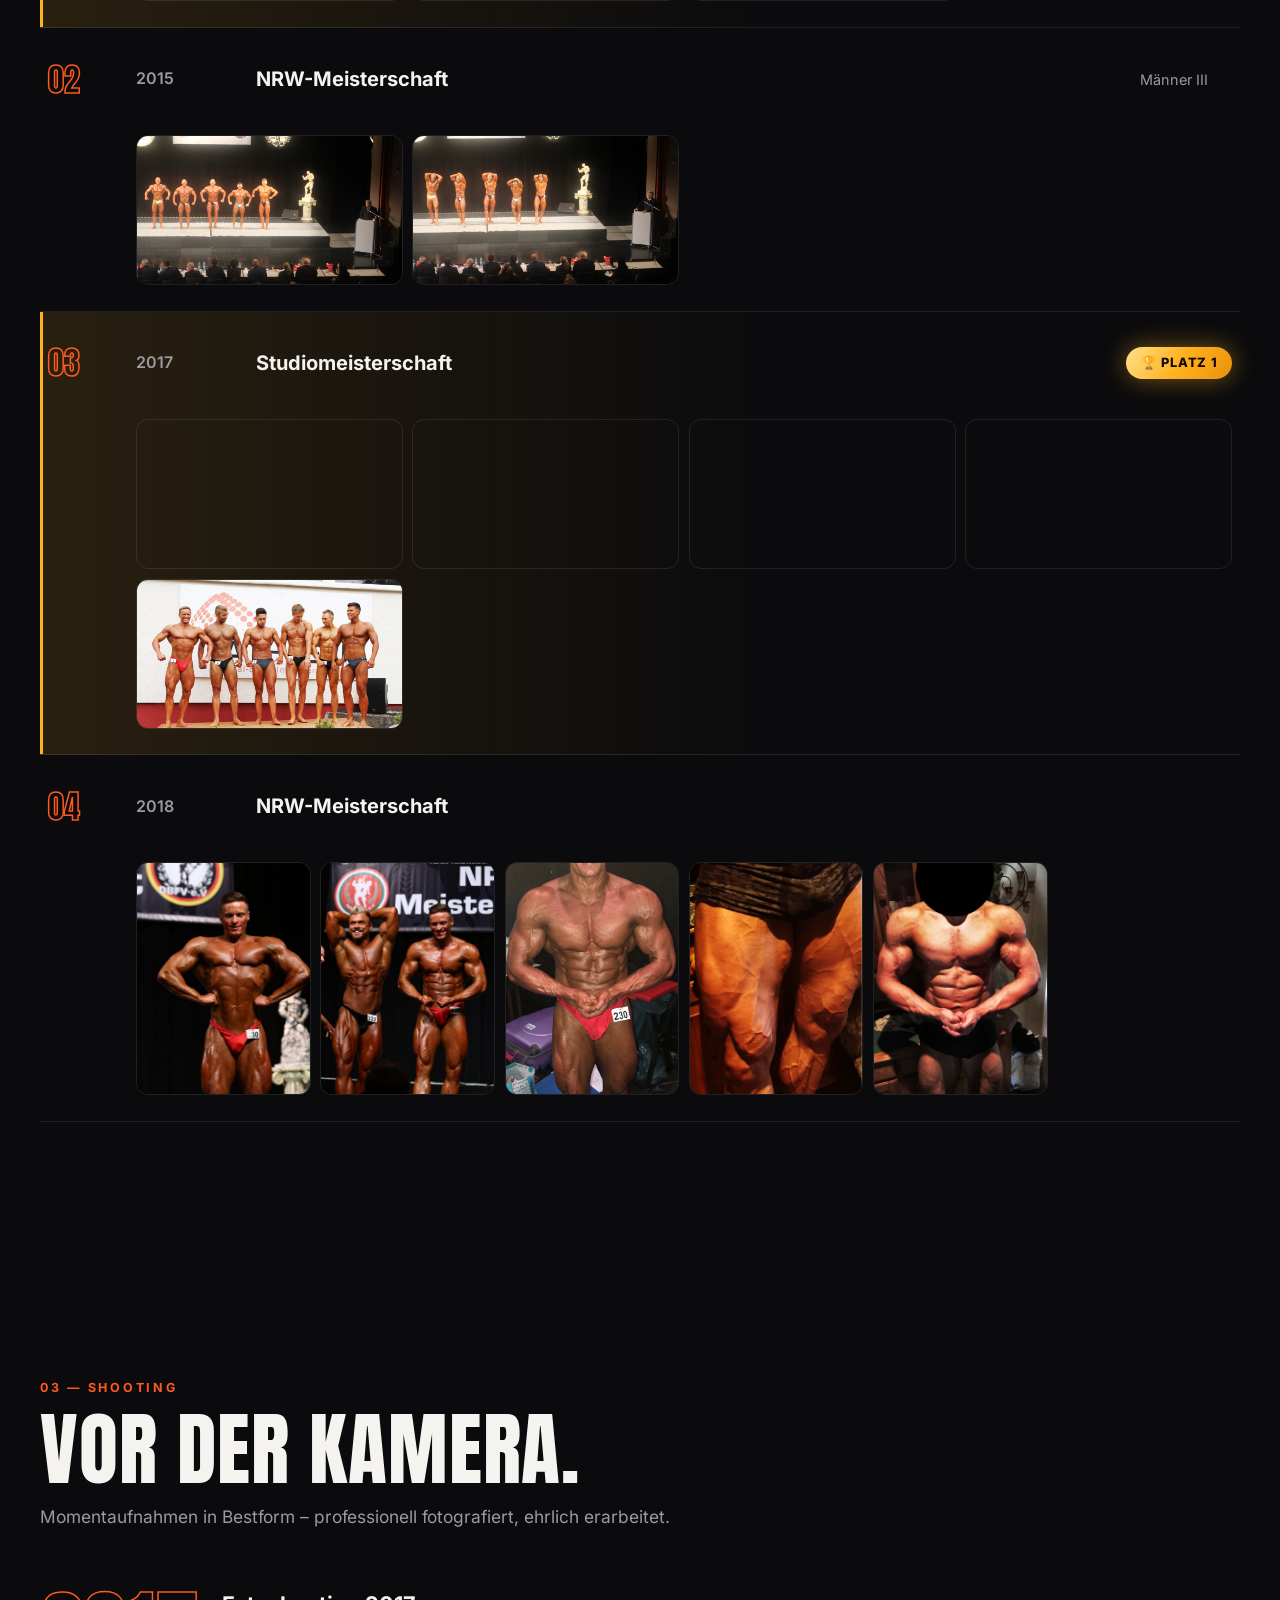
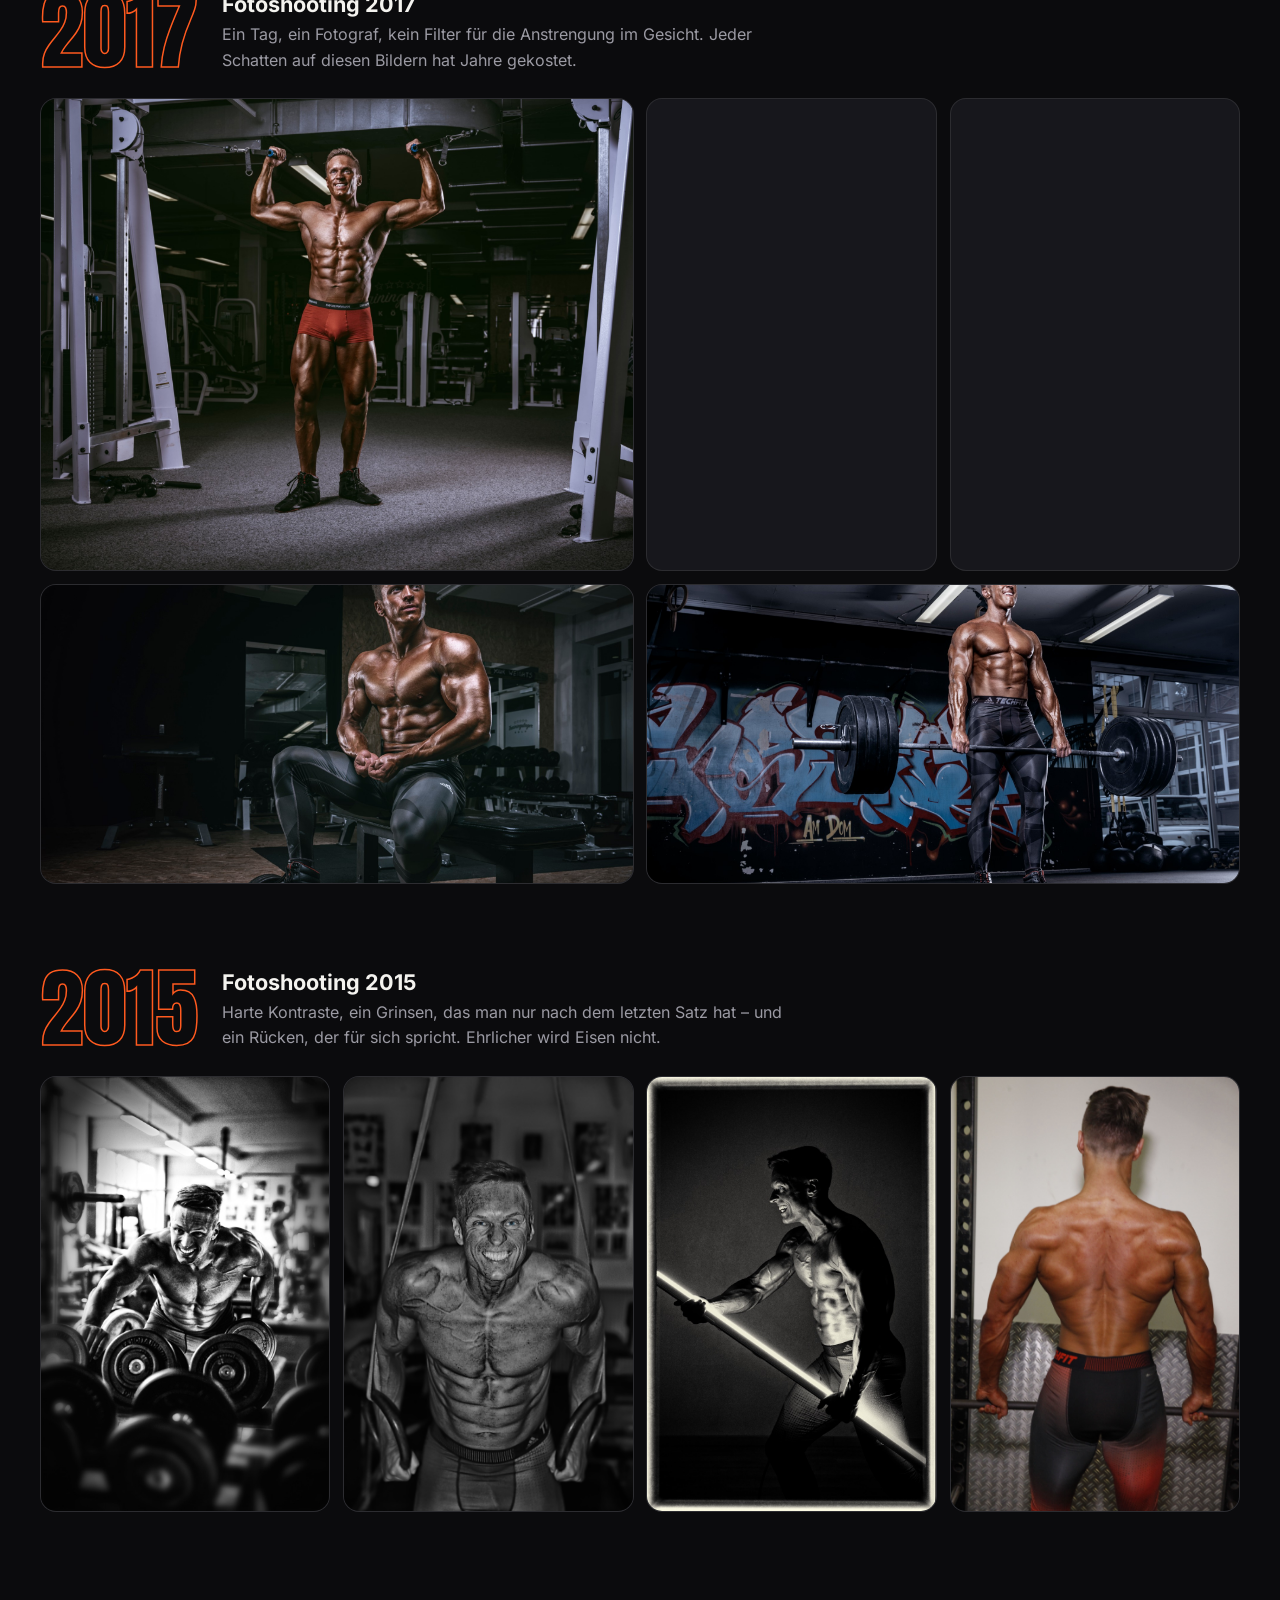
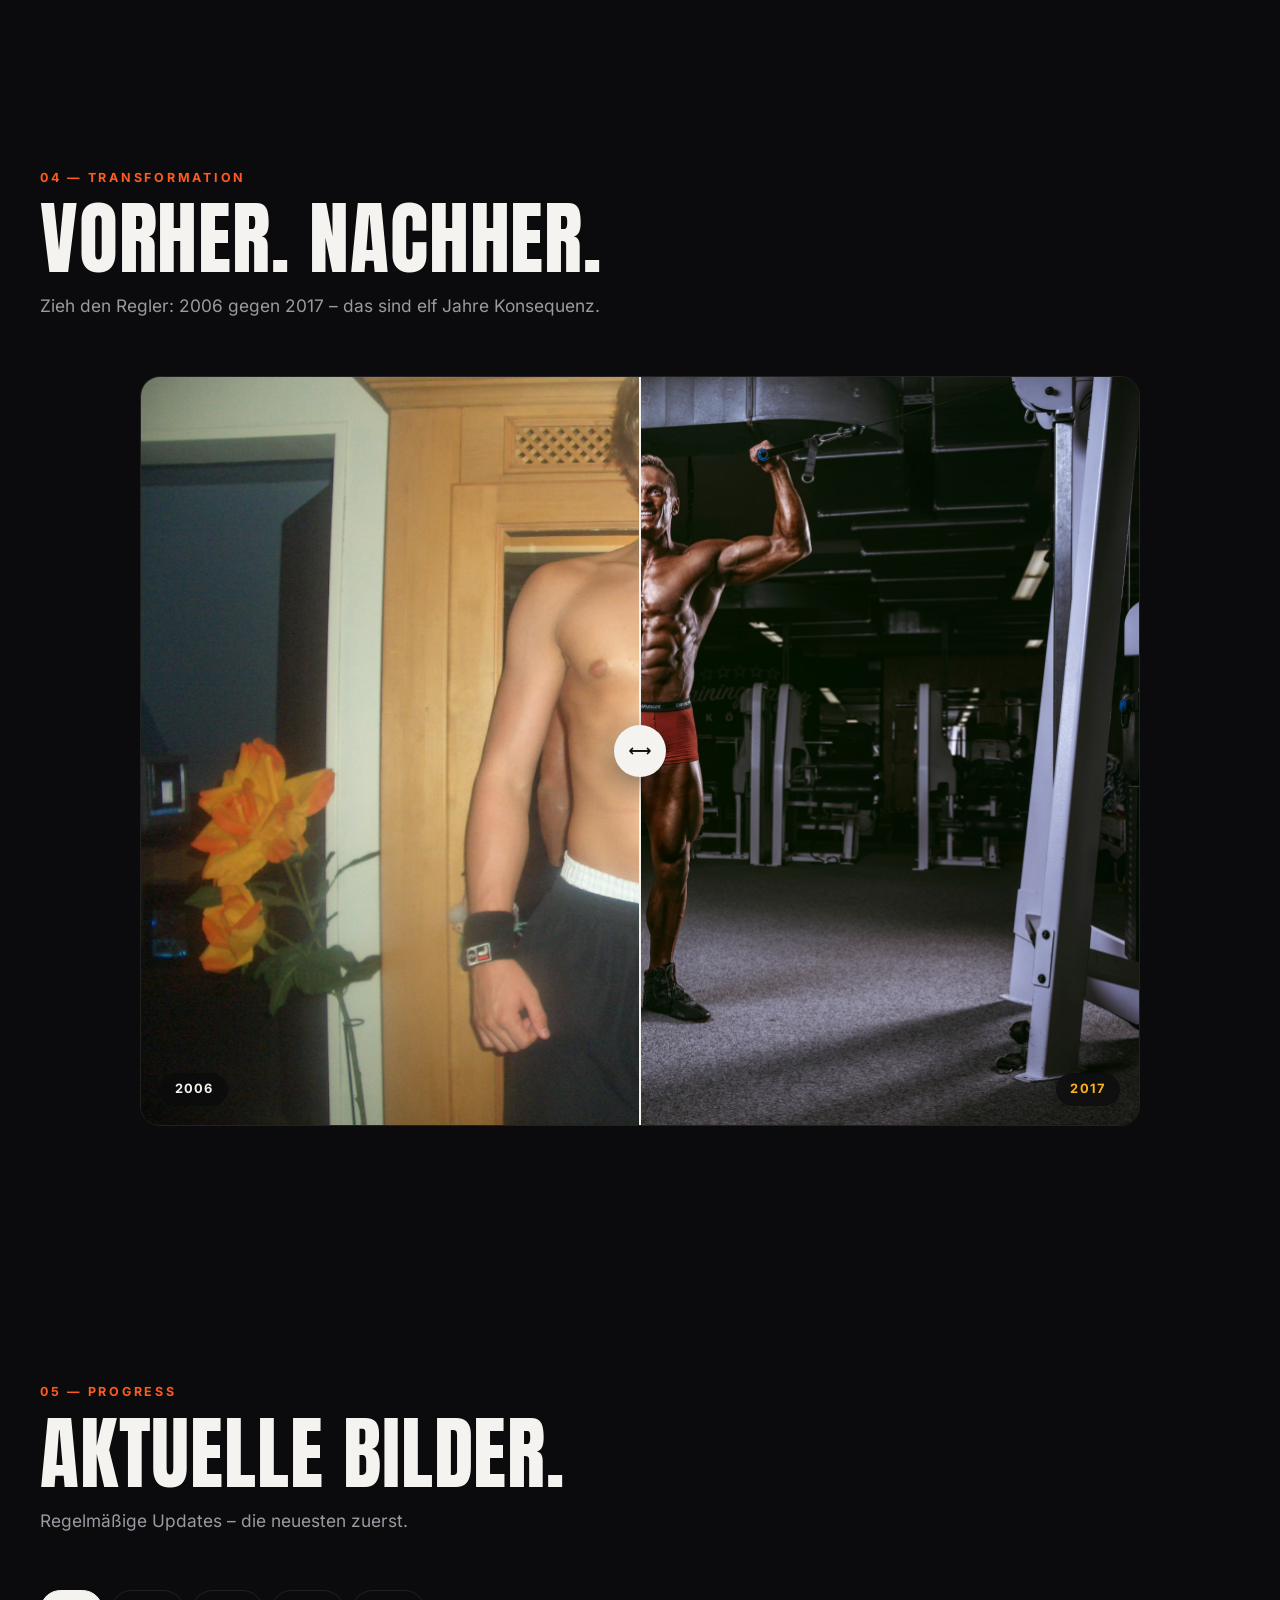
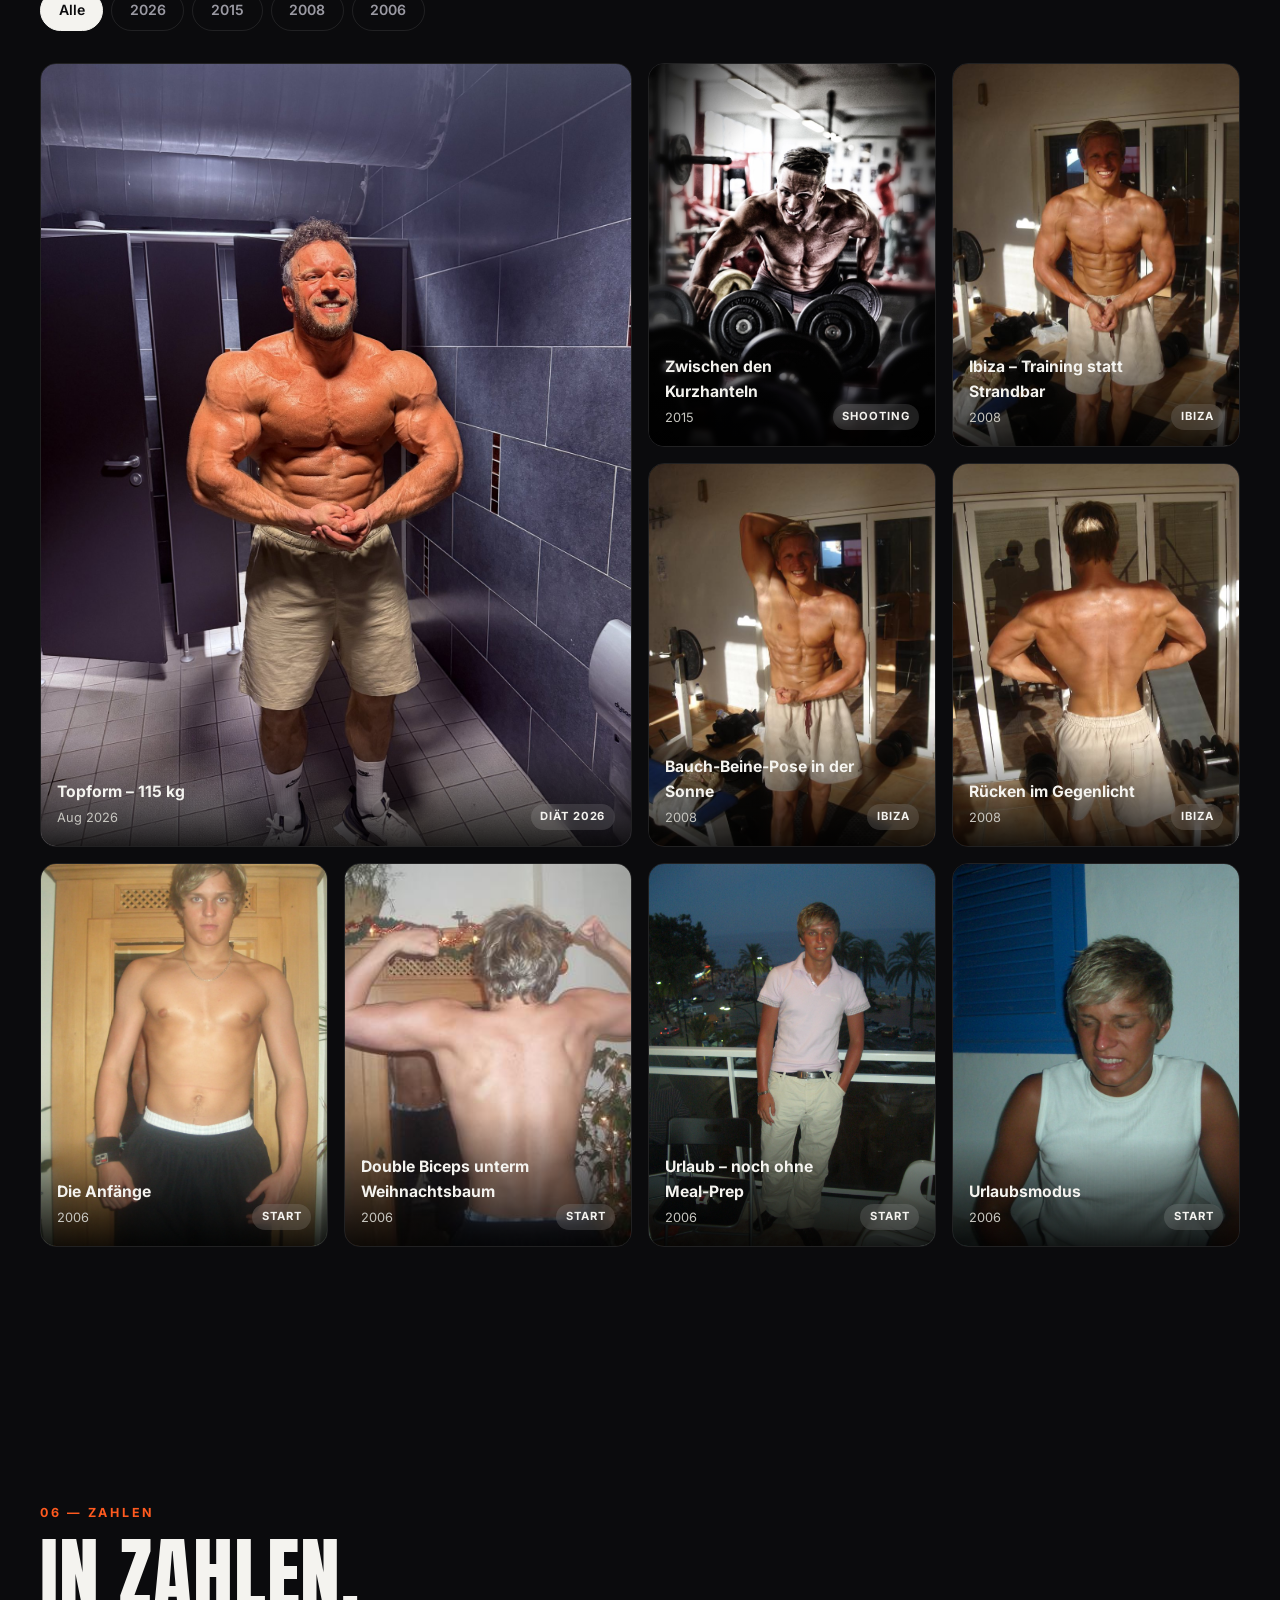
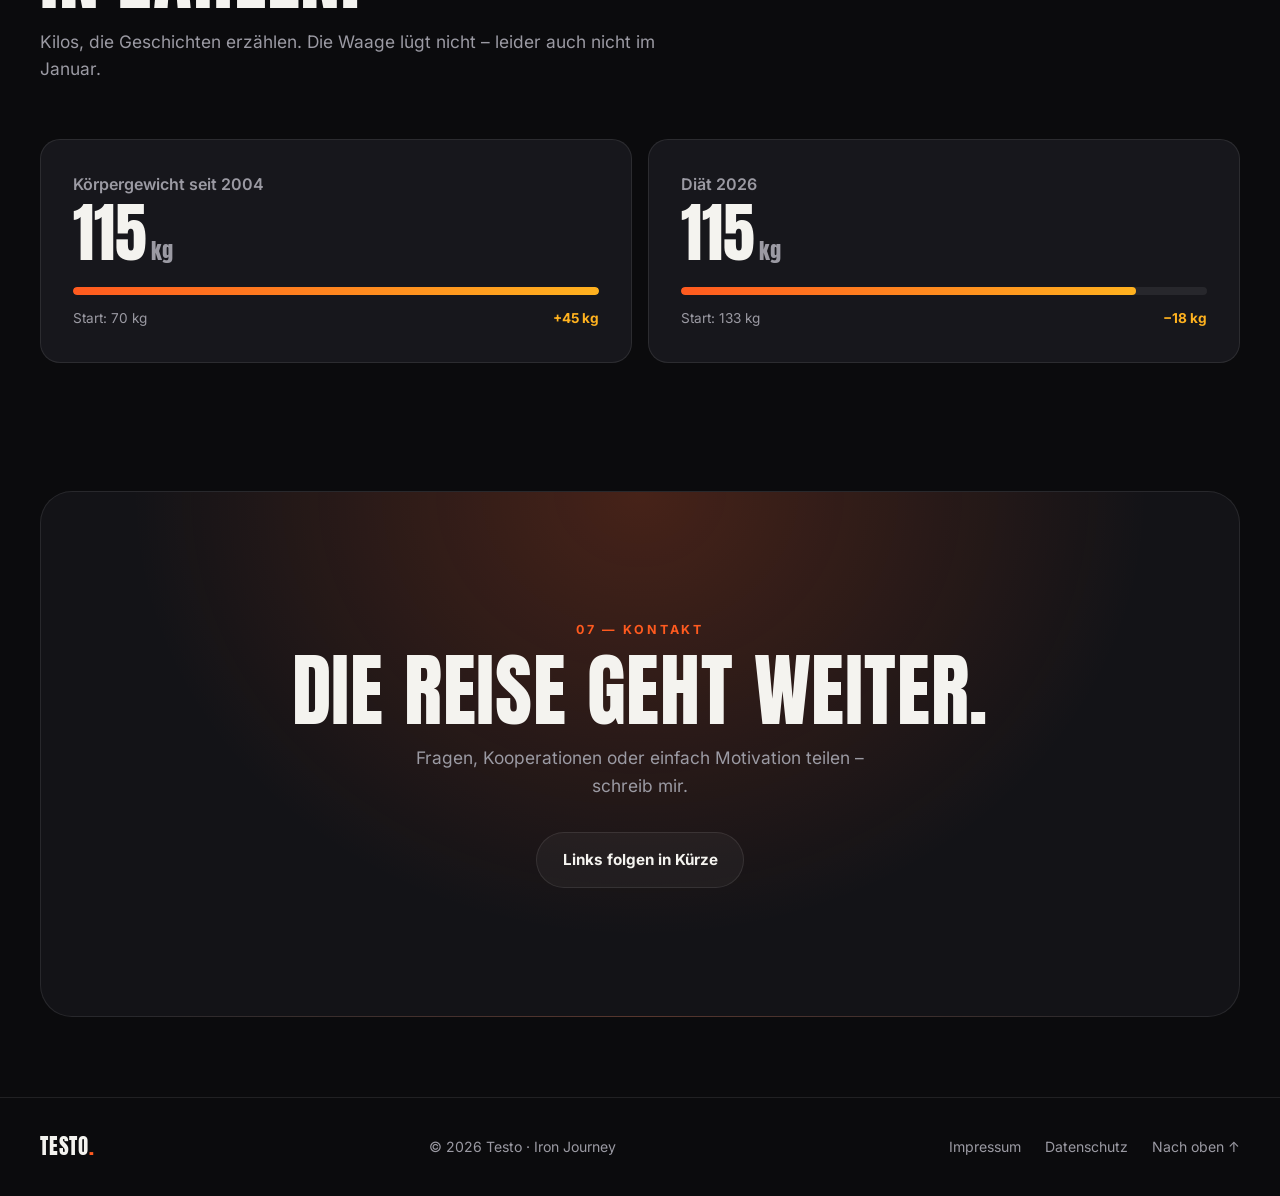
==== commit 70de0d73: "Add 'Topform 2026' spotlight with best-form photo Large highlight section under the hero (115 kg, 27" ====
--- a/index.html
+++ b/index.html
@@ -56,6 +56,9 @@
         <span>Disziplin</span><span>Geduld</span><span>Progressive Overload</span><span>Meal-Prep</span><span>No Days Off</span><span>Iron Journey</span>
       </div>
     </div>
+
+    <!-- SPOTLIGHT: aktuelle Topform -->
+    <section class="spotlight container" id="topform"></section>
 
     <!-- STORY / TIMELINE -->
     <section class="section container" id="story">
--- a/styles.css
+++ b/styles.css
@@ -401,6 +401,76 @@
   to { transform: translateX(-50%); }
 }
 
+/* ---------- Spotlight (Topform) ---------- */
+.spotlight {
+  display: grid;
+  grid-template-columns: minmax(0, 1.05fr) minmax(0, 1fr);
+  gap: clamp(2rem, 6vw, 5.5rem);
+  align-items: center;
+  padding-top: clamp(5rem, 10vw, 8rem);
+}
+
+.spot-media {
+  position: relative;
+  display: block;
+  width: 100%;
+  aspect-ratio: 3 / 4;
+  max-height: 88vh;
+  border-radius: 28px;
+  overflow: hidden;
+  border: 1px solid rgba(255, 178, 31, 0.35);
+  box-shadow: 0 40px 120px -40px rgba(255, 90, 31, 0.55);
+}
+
+.spot-media img {
+  width: 100%;
+  height: 100%;
+  object-fit: cover;
+  transition: transform 1.2s var(--ease);
+}
+
+.spot-media:hover img {
+  transform: scale(1.04);
+}
+
+.spot-date {
+  position: absolute;
+  left: 1.2rem;
+  bottom: 1.2rem;
+  padding: 0.4rem 0.9rem;
+  border-radius: 999px;
+  background: rgba(11, 11, 13, 0.7);
+  backdrop-filter: blur(8px);
+  font-size: 0.8rem;
+  font-weight: 700;
+  letter-spacing: 0.08em;
+}
+
+.spot-value {
+  font-family: var(--display);
+  font-size: clamp(6rem, 16vw, 12rem);
+  line-height: 0.9;
+  margin: 0.6rem 0 0.4rem;
+  background: var(--grad);
+  -webkit-background-clip: text;
+  background-clip: text;
+  color: transparent;
+}
+
+.spot-value small {
+  font-size: 0.32em;
+  margin-left: 0.15em;
+}
+
+.spot-text h2 {
+  font-size: clamp(2.2rem, 5vw, 3.6rem);
+  margin-bottom: 1rem;
+}
+
+.spot-text .btn {
+  margin-top: 1.8rem;
+}
+
 /* ---------- Sections ---------- */
 .section {
   padding: clamp(5rem, 10vw, 8rem) 0;
@@ -1172,6 +1242,14 @@
 
 /* ---------- Responsive ---------- */
 @media (max-width: 900px) {
+  .spotlight {
+    grid-template-columns: 1fr;
+  }
+
+  .spot-media {
+    max-height: none;
+  }
+
   .stats {
     grid-template-columns: repeat(2, 1fr);
   }
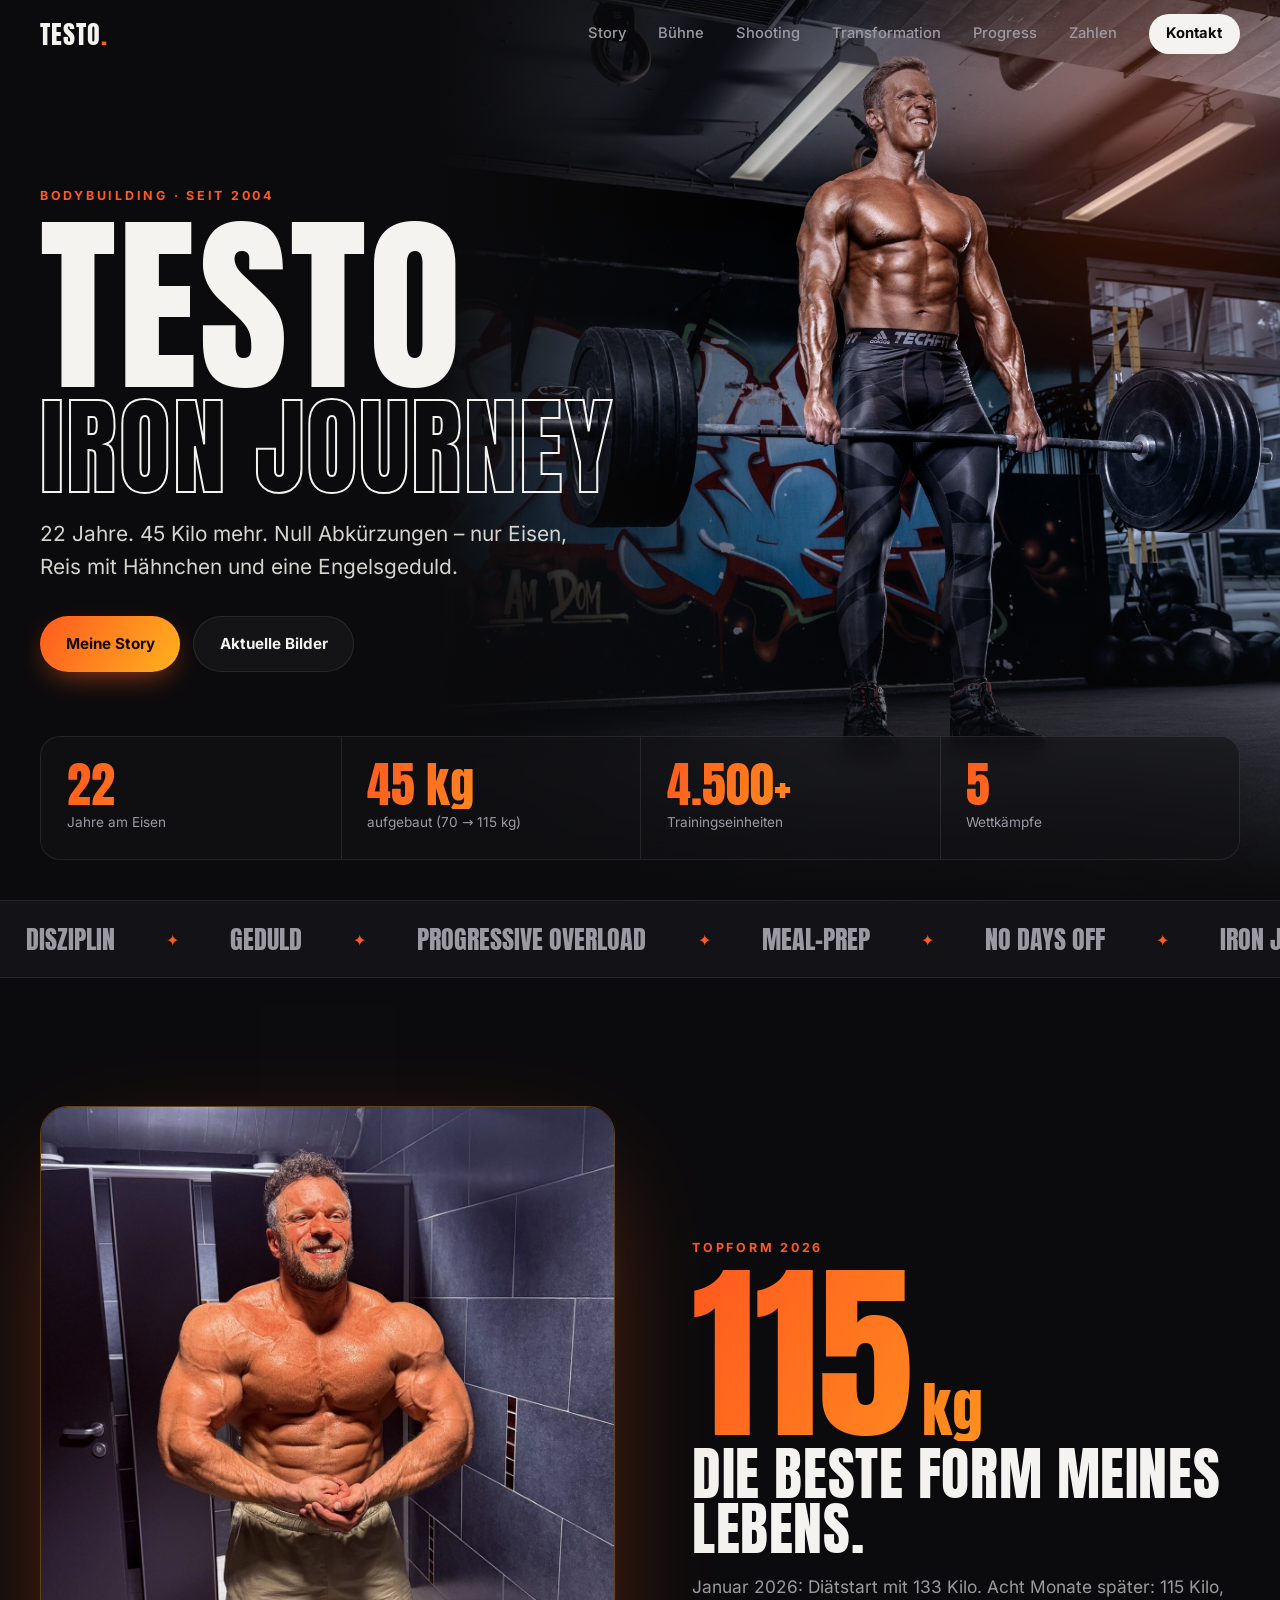
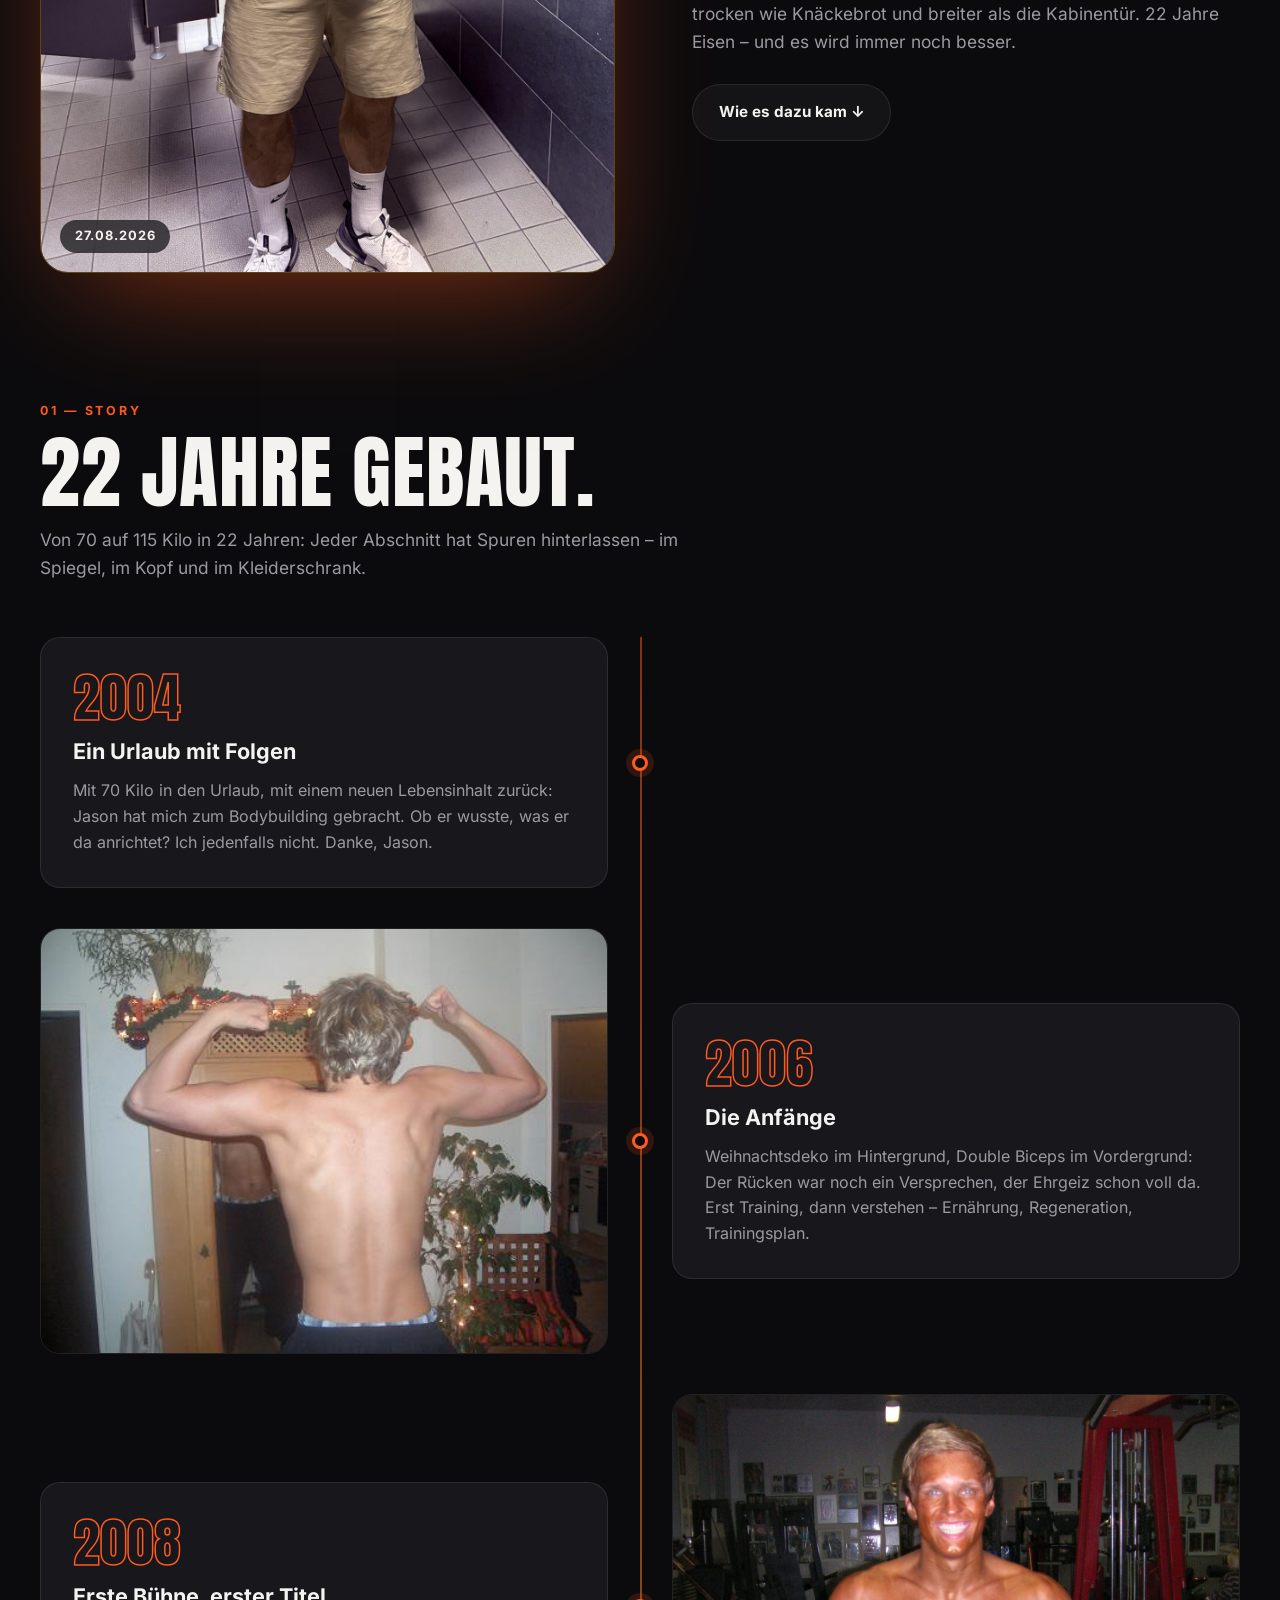
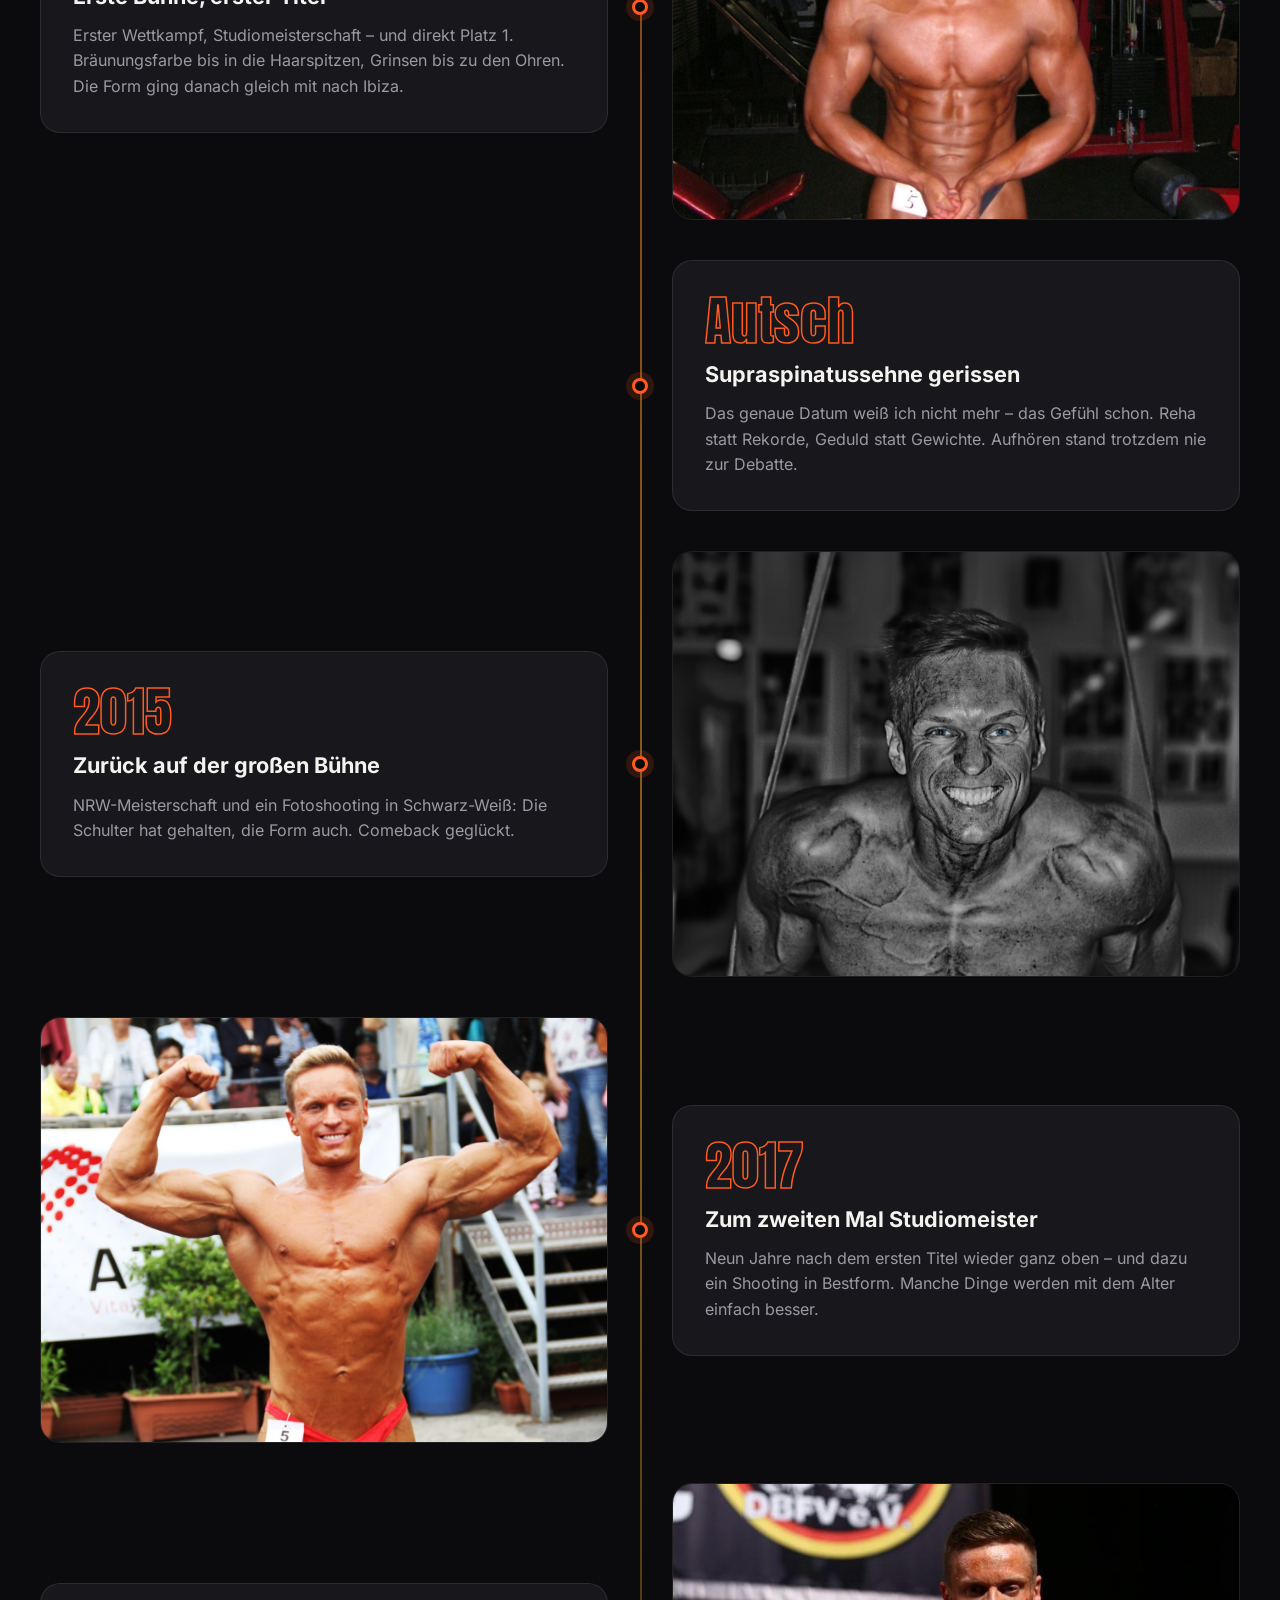
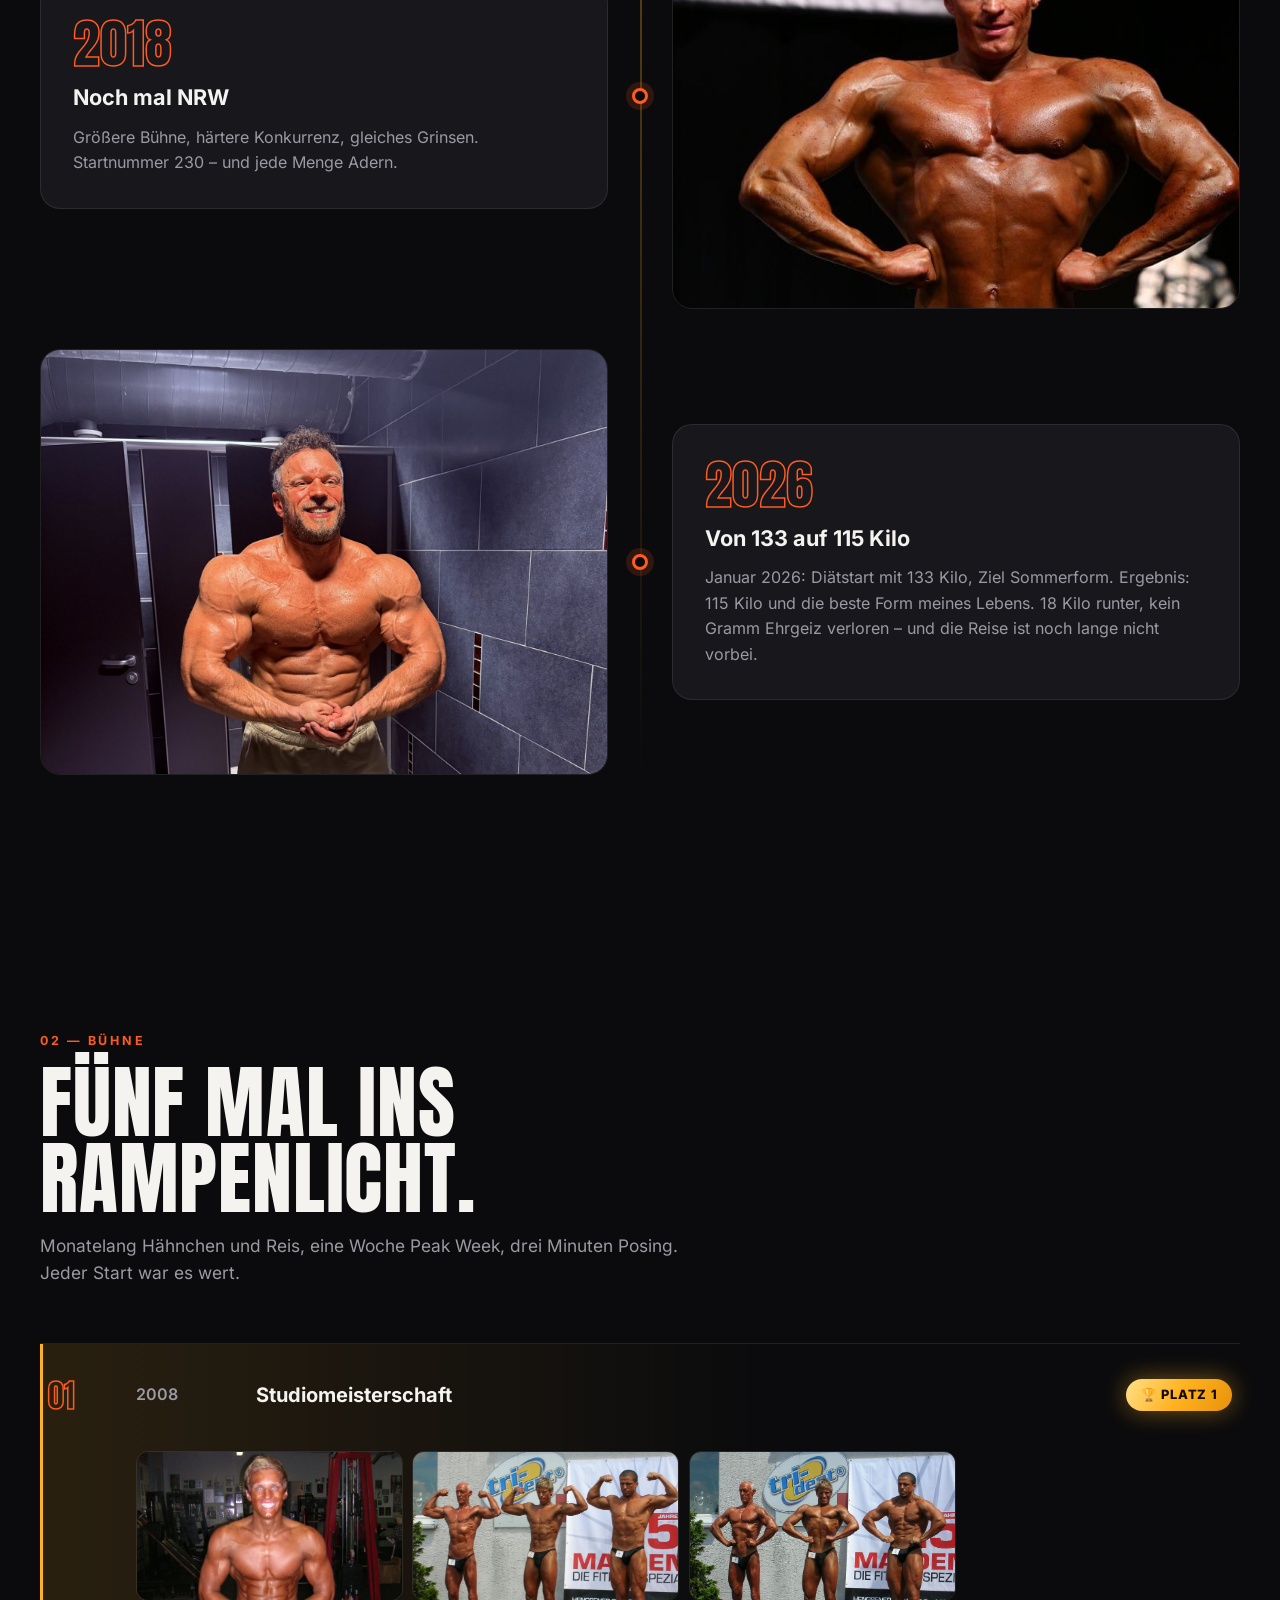
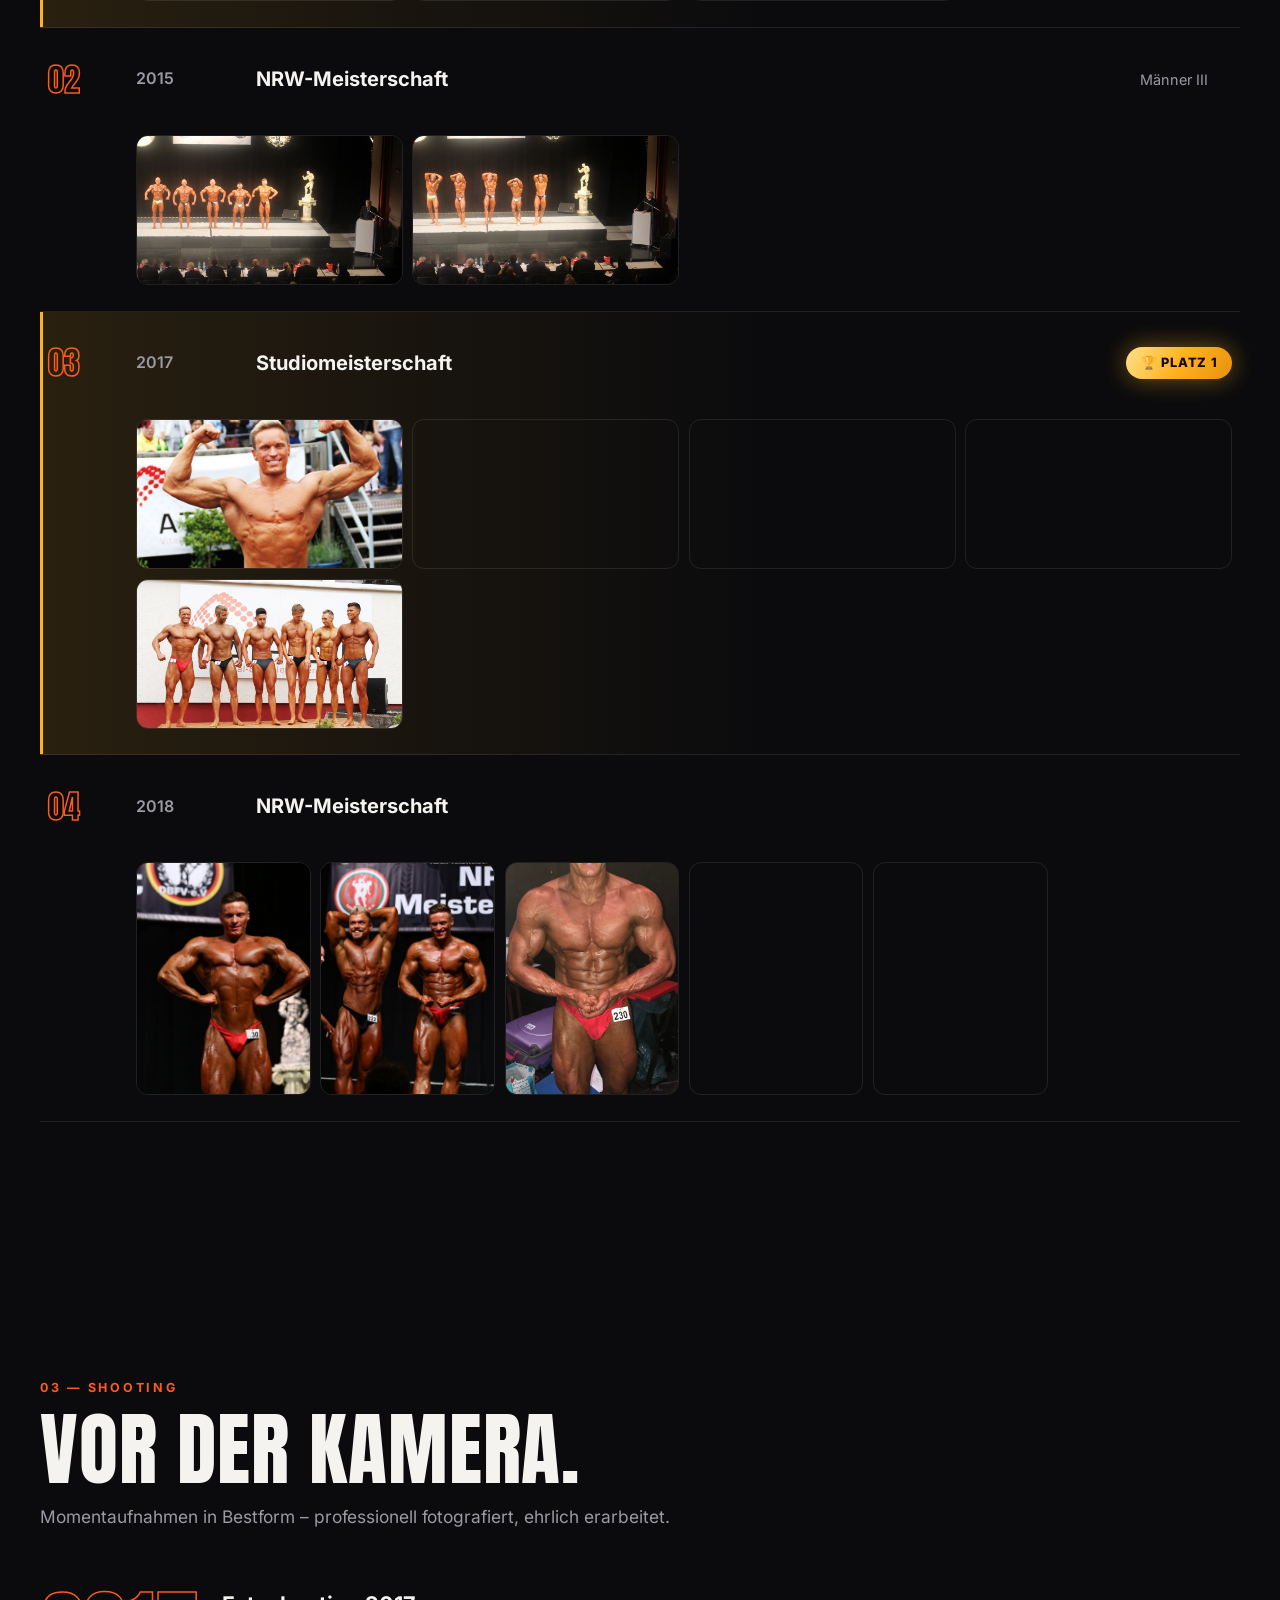
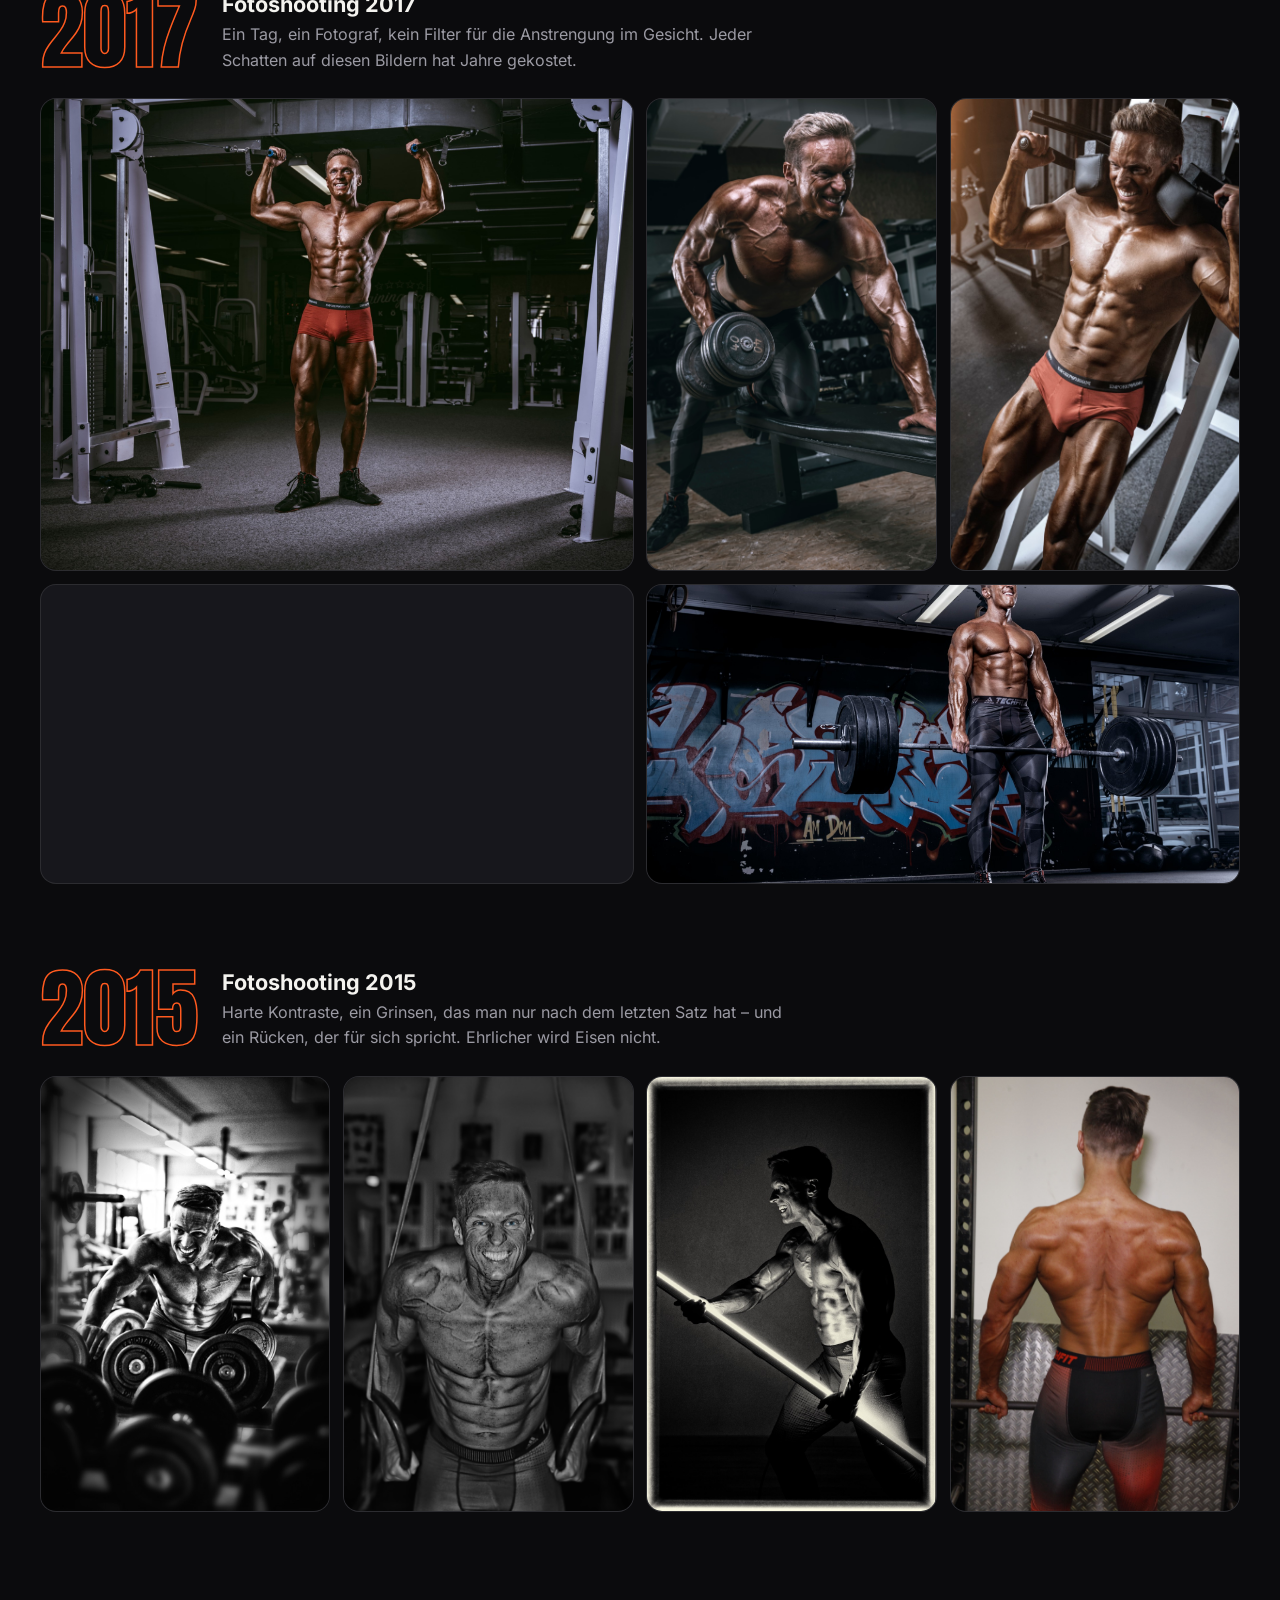
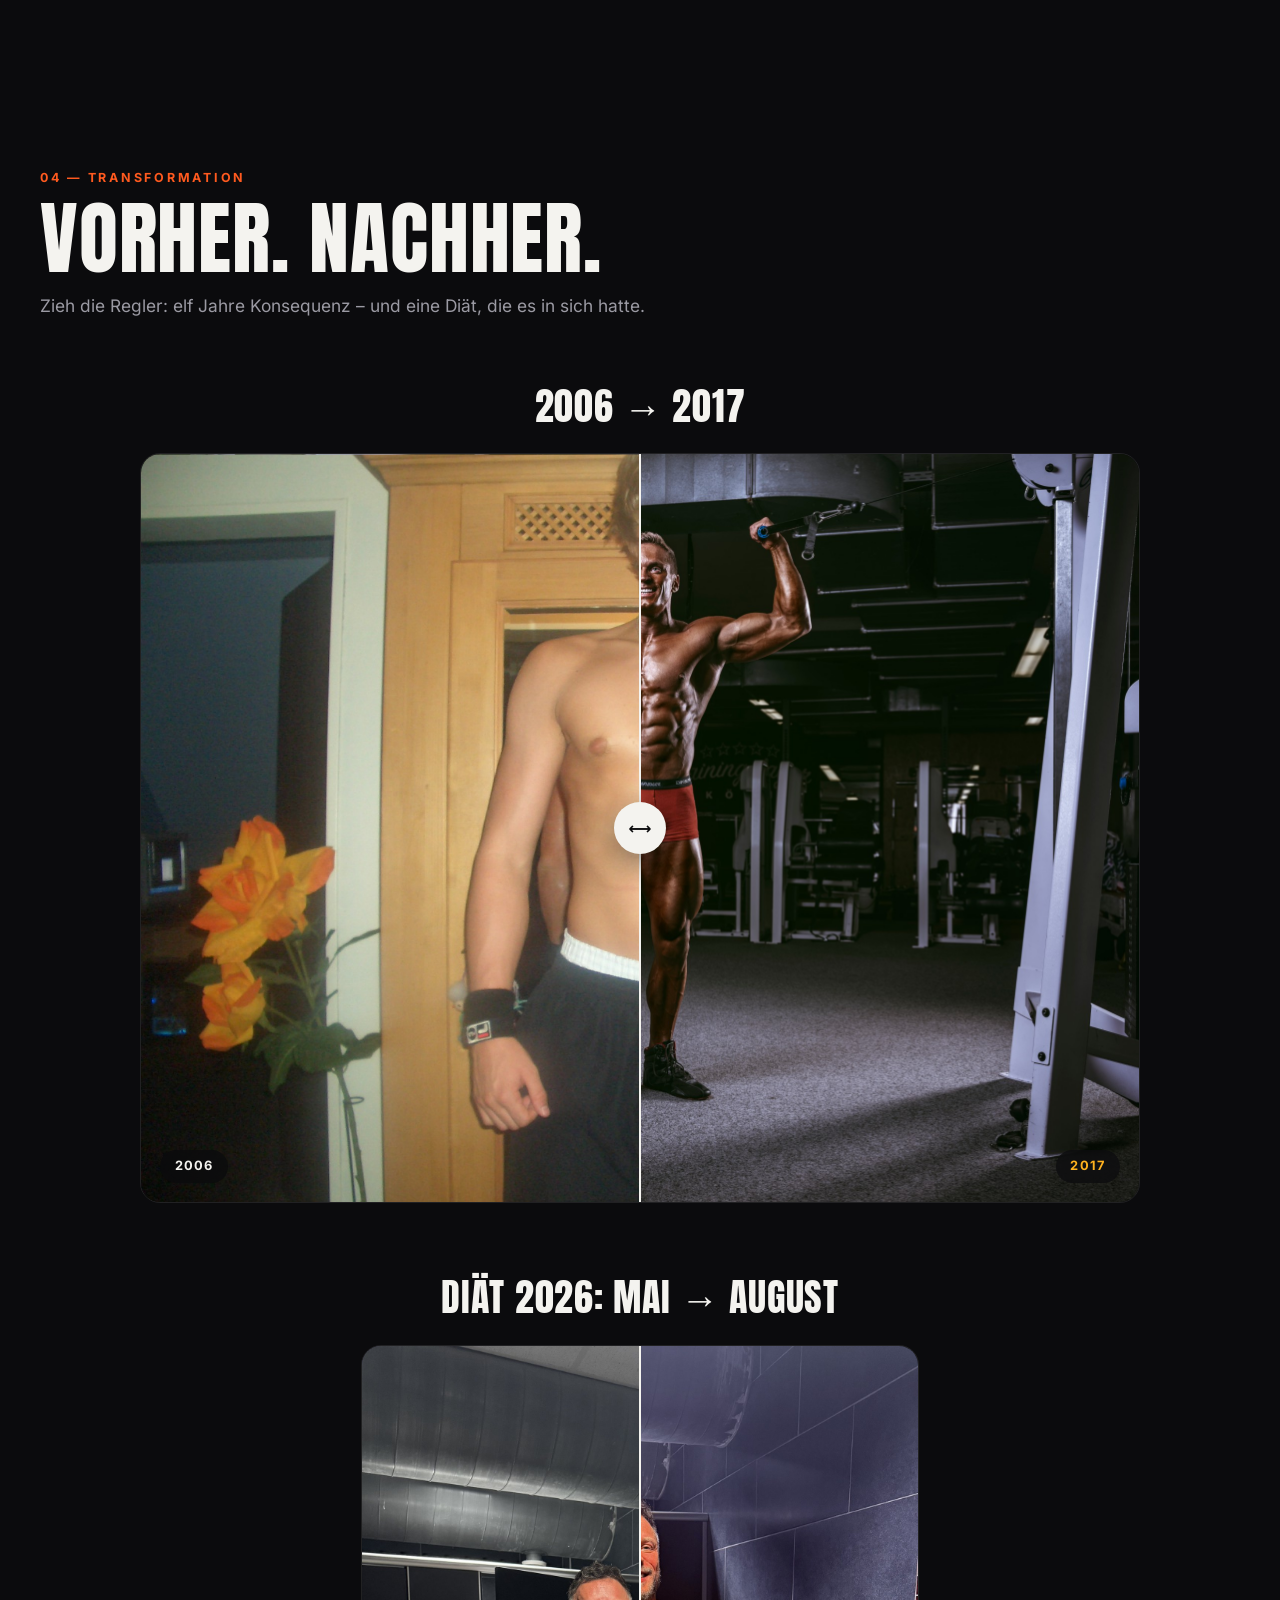
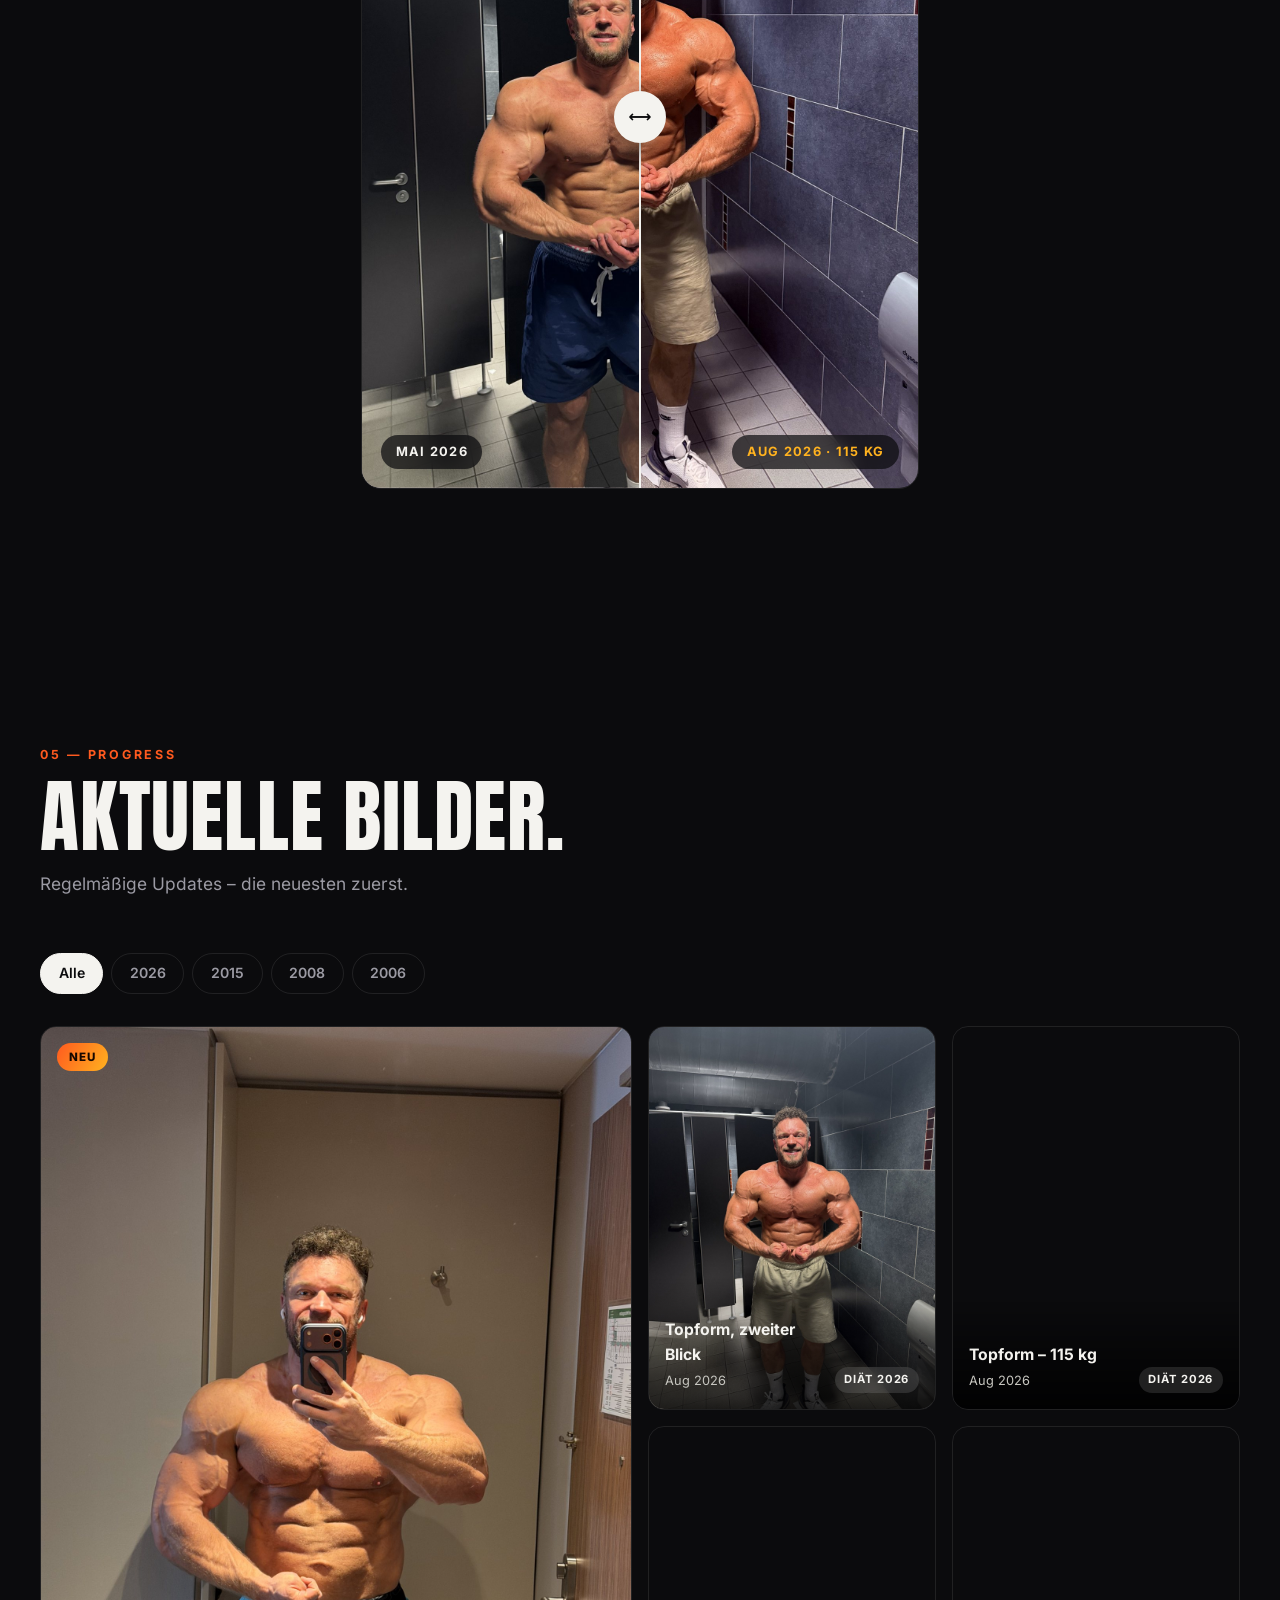
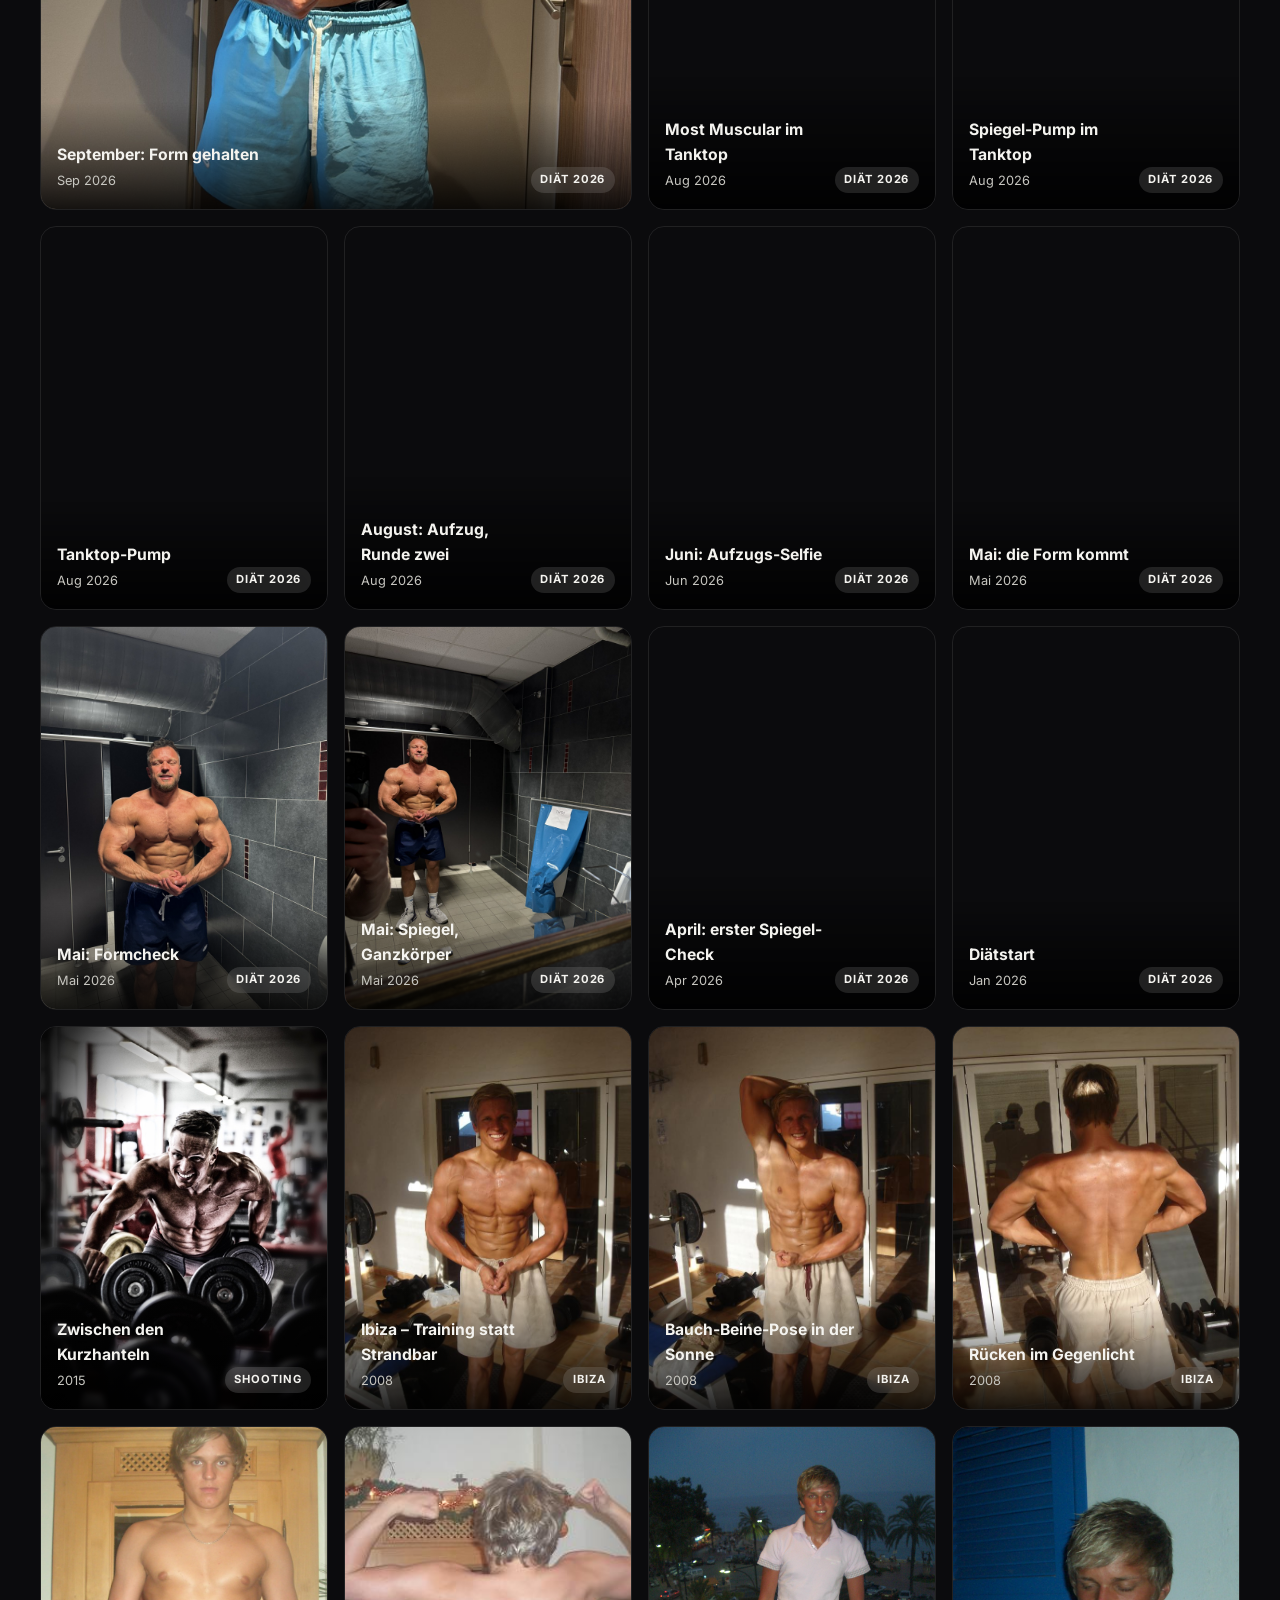
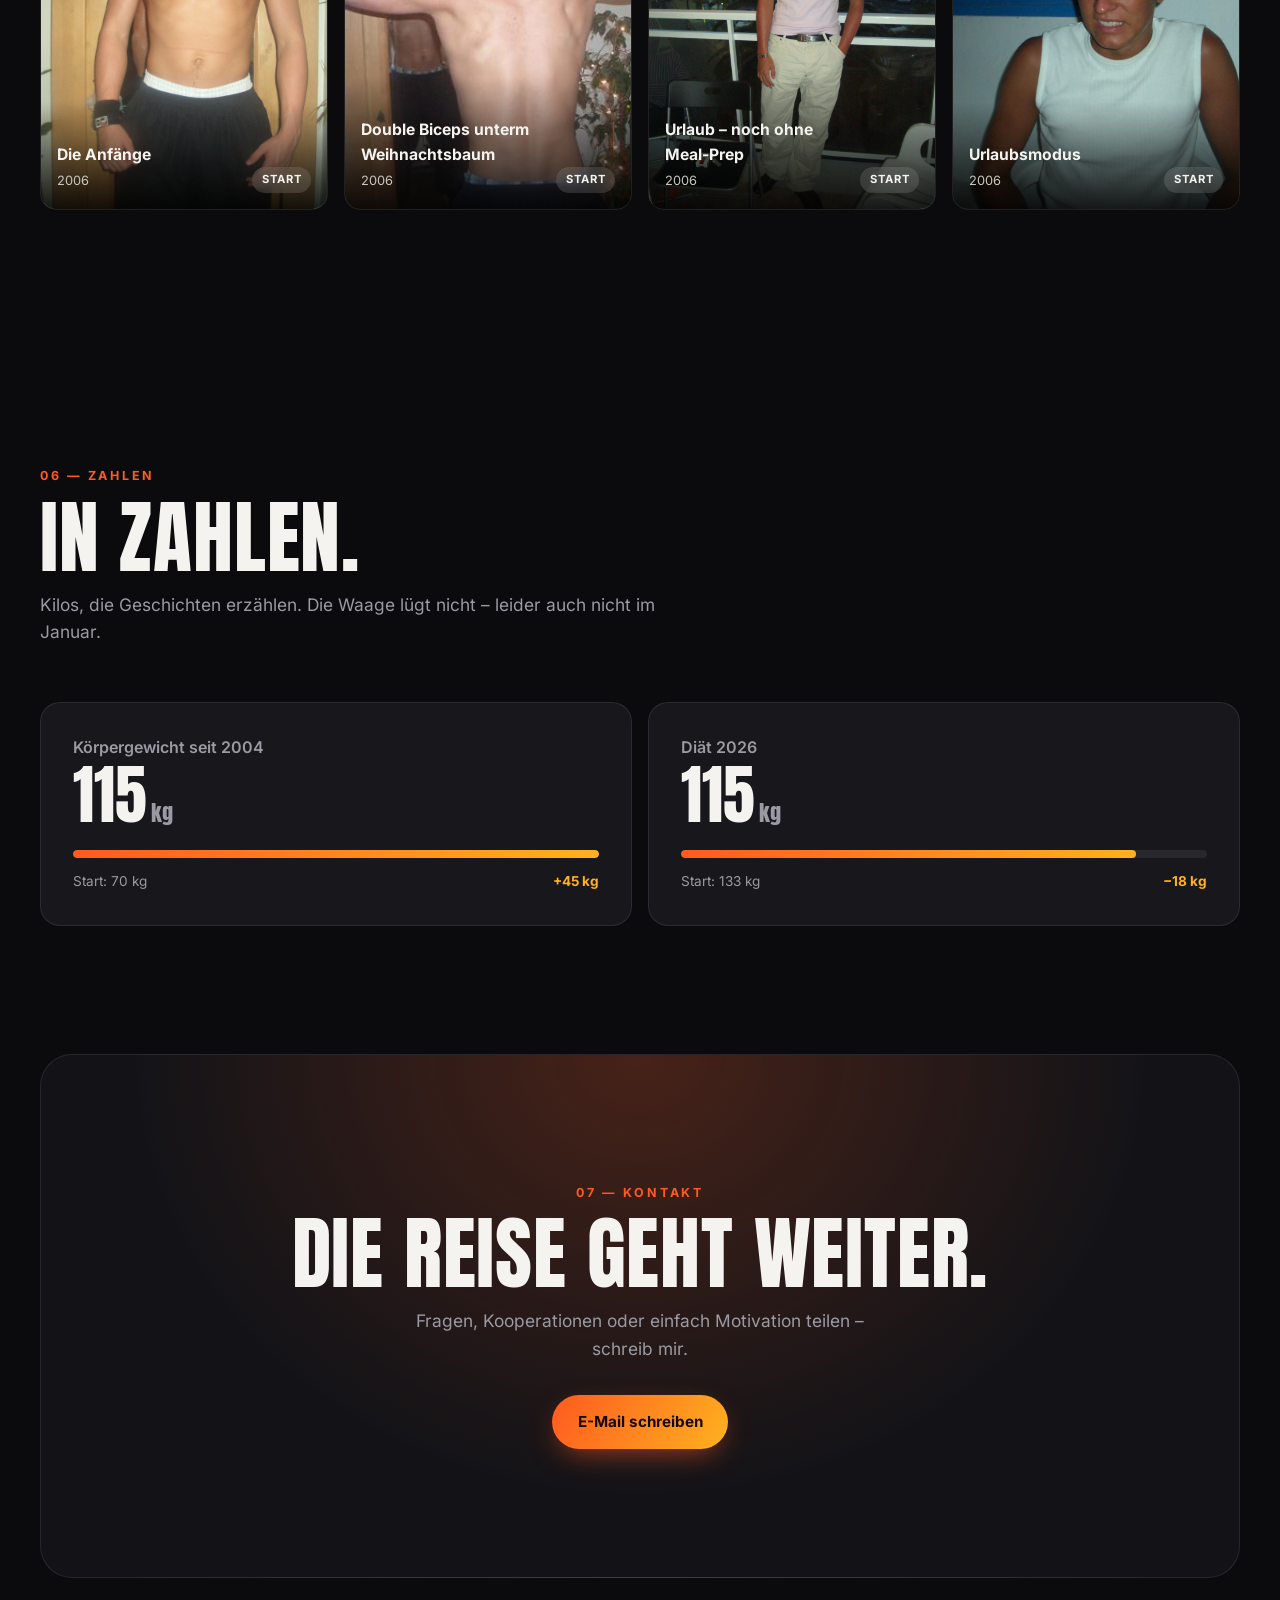
==== commit 20bebe1e: "Remove second person from photos 9/10, add diet slider, contact email - Photos 9 and 10 cropped so o" ====
--- a/index.html
+++ b/index.html
@@ -95,14 +95,9 @@
       <div class="section-head reveal">
         <p class="eyebrow">04 — Transformation</p>
         <h2>Vorher. Nachher.</h2>
-        <p class="section-lead">Zieh den Regler: 2006 gegen 2017 – das sind elf Jahre Konsequenz.</p>
+        <p class="section-lead">Zieh die Regler: elf Jahre Konsequenz – und eine Diät, die es in sich hatte.</p>
       </div>
-      <div class="compare reveal" id="compare">
-        <div class="compare-layer compare-after" id="compareAfter"></div>
-        <div class="compare-layer compare-before" id="compareBefore"></div>
-        <div class="compare-handle" id="compareHandle" aria-hidden="true"><span>⟷</span></div>
-        <input class="compare-range" id="compareRange" type="range" min="0" max="100" value="50" aria-label="Vorher-Nachher-Vergleich verschieben">
-      </div>
+      <div class="compares" id="compares"></div>
     </section>
 
     <!-- PROGRESS GALLERY -->
--- a/styles.css
+++ b/styles.css
@@ -830,6 +830,29 @@
   user-select: none;
 }
 
+.compares {
+  display: grid;
+  gap: 4rem;
+}
+
+.compare-block {
+  display: grid;
+  gap: 1rem;
+  justify-items: center;
+}
+
+.compare-title {
+  font-family: var(--display);
+  font-size: clamp(1.6rem, 3.5vw, 2.4rem);
+  text-transform: uppercase;
+  letter-spacing: 0.02em;
+}
+
+.compare--portrait {
+  aspect-ratio: 3 / 4;
+  width: min(100%, 620px, 62vh);
+}
+
 .compare-layer {
   position: absolute;
   inset: 0;
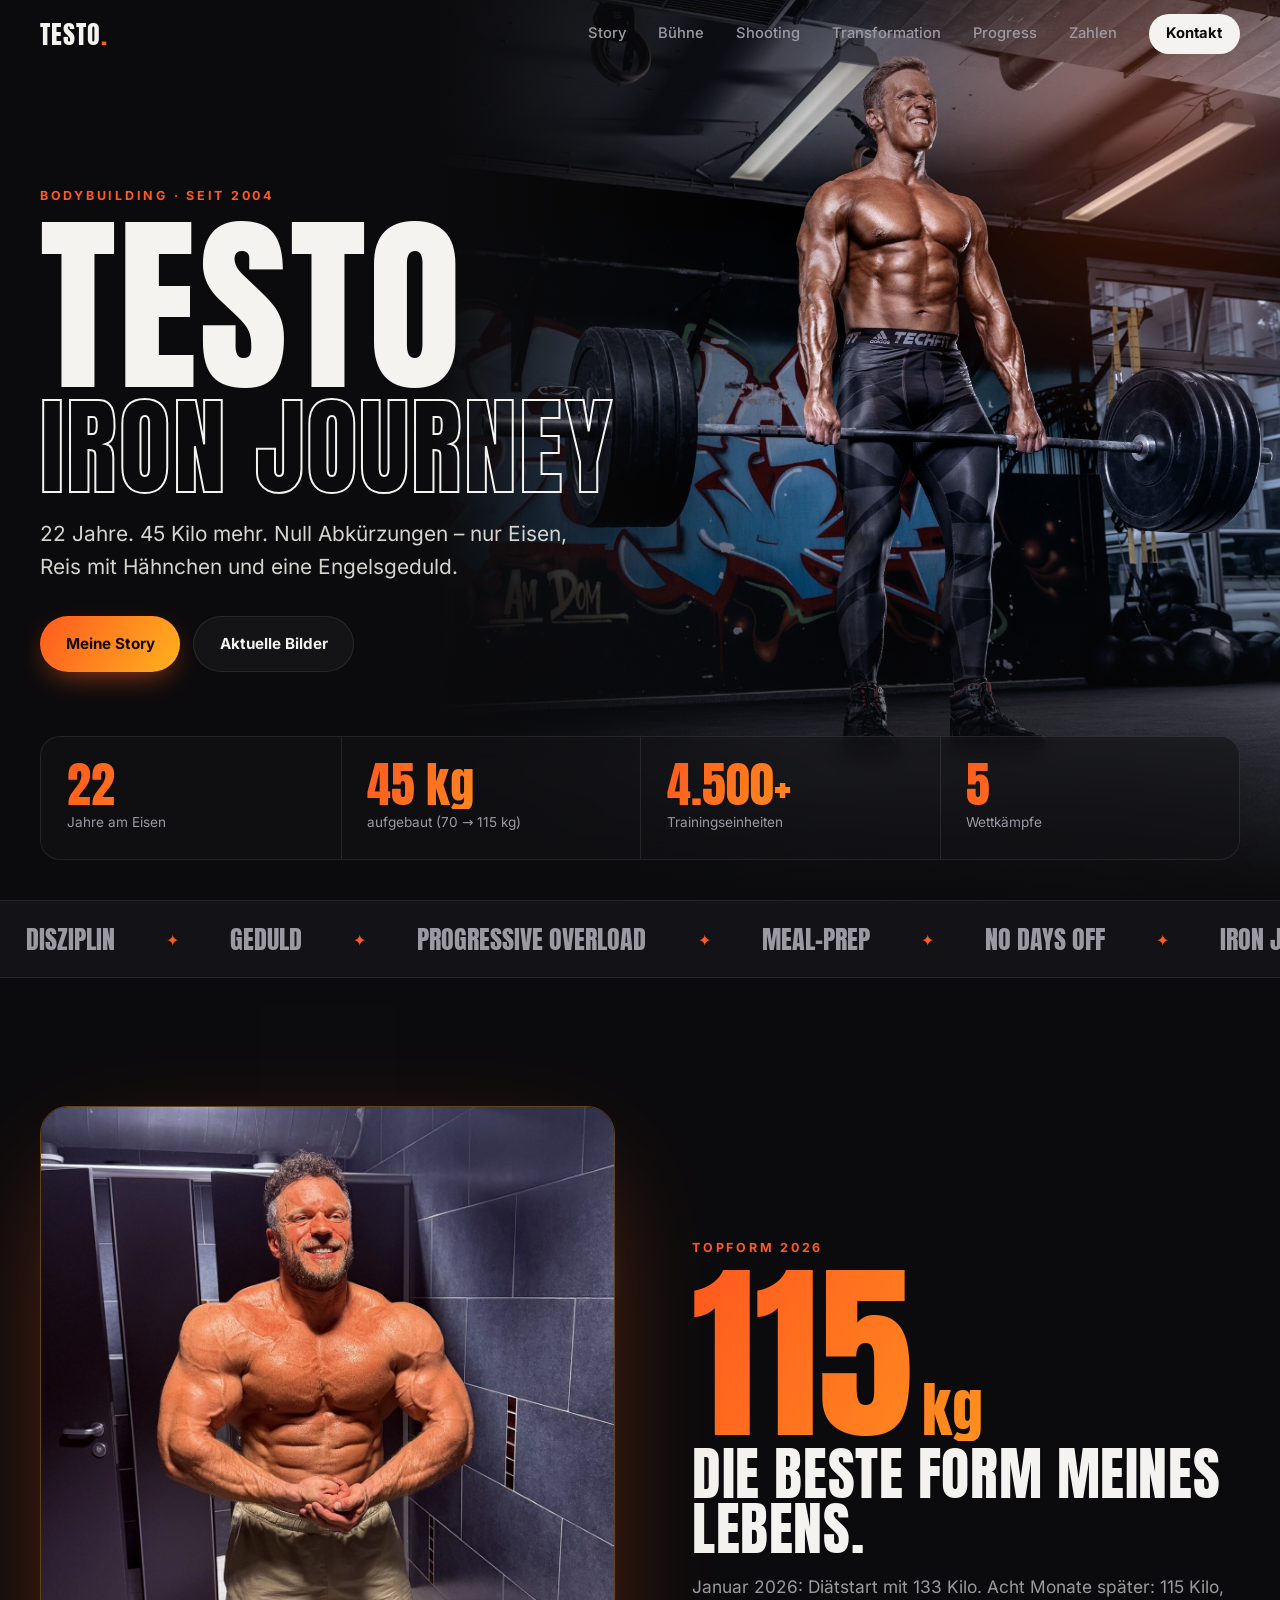
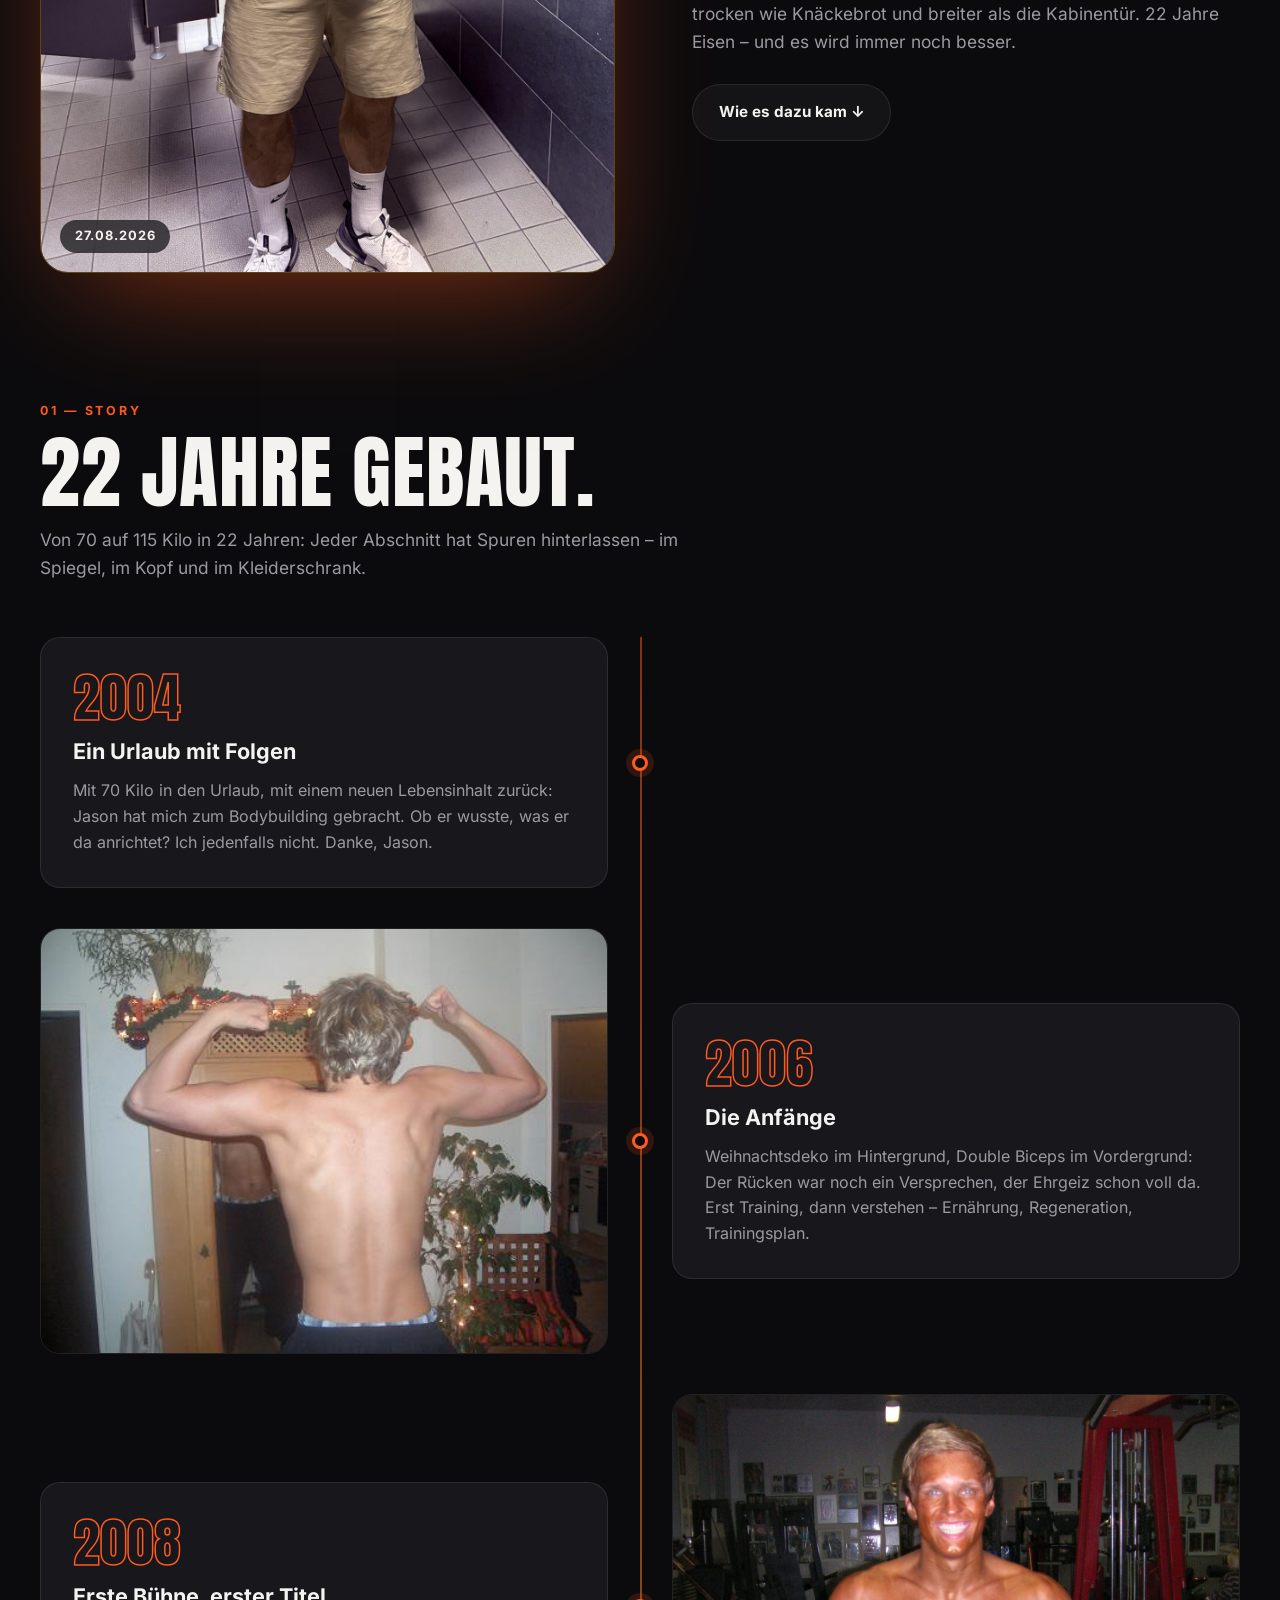
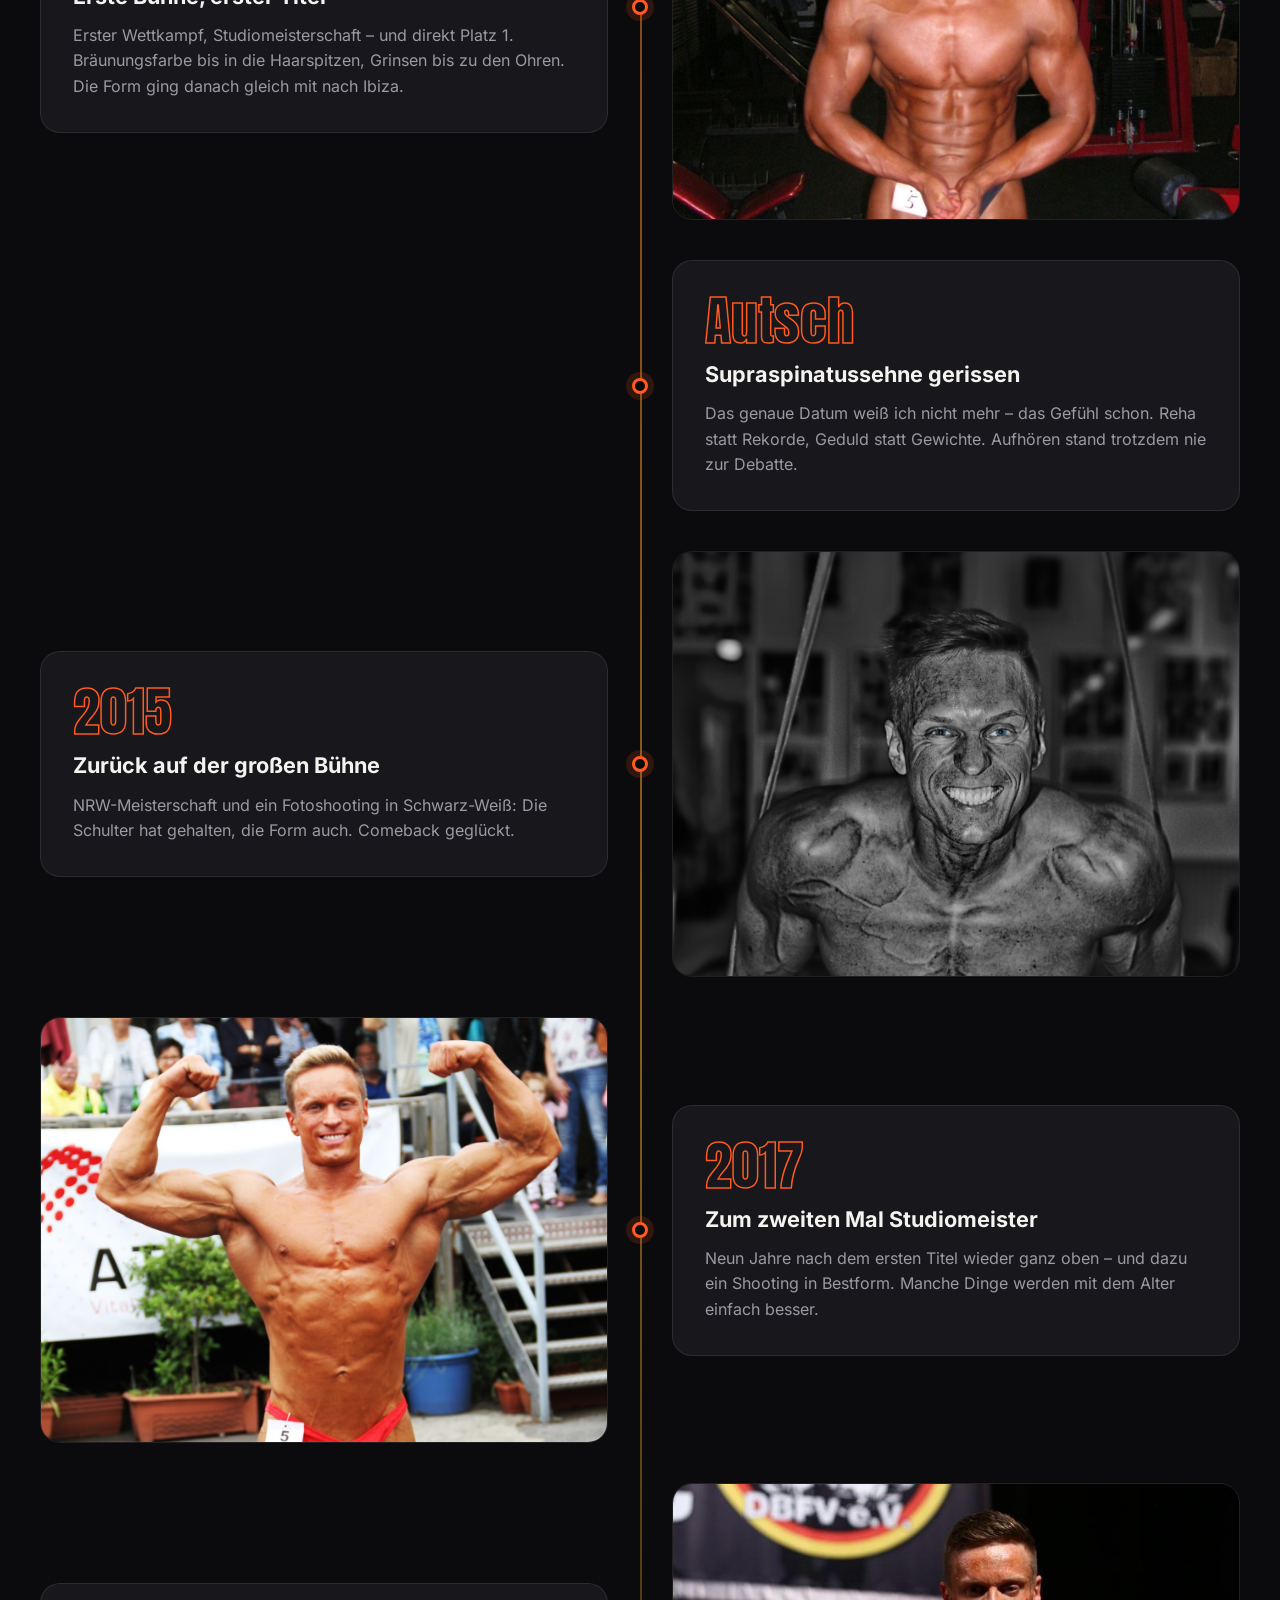
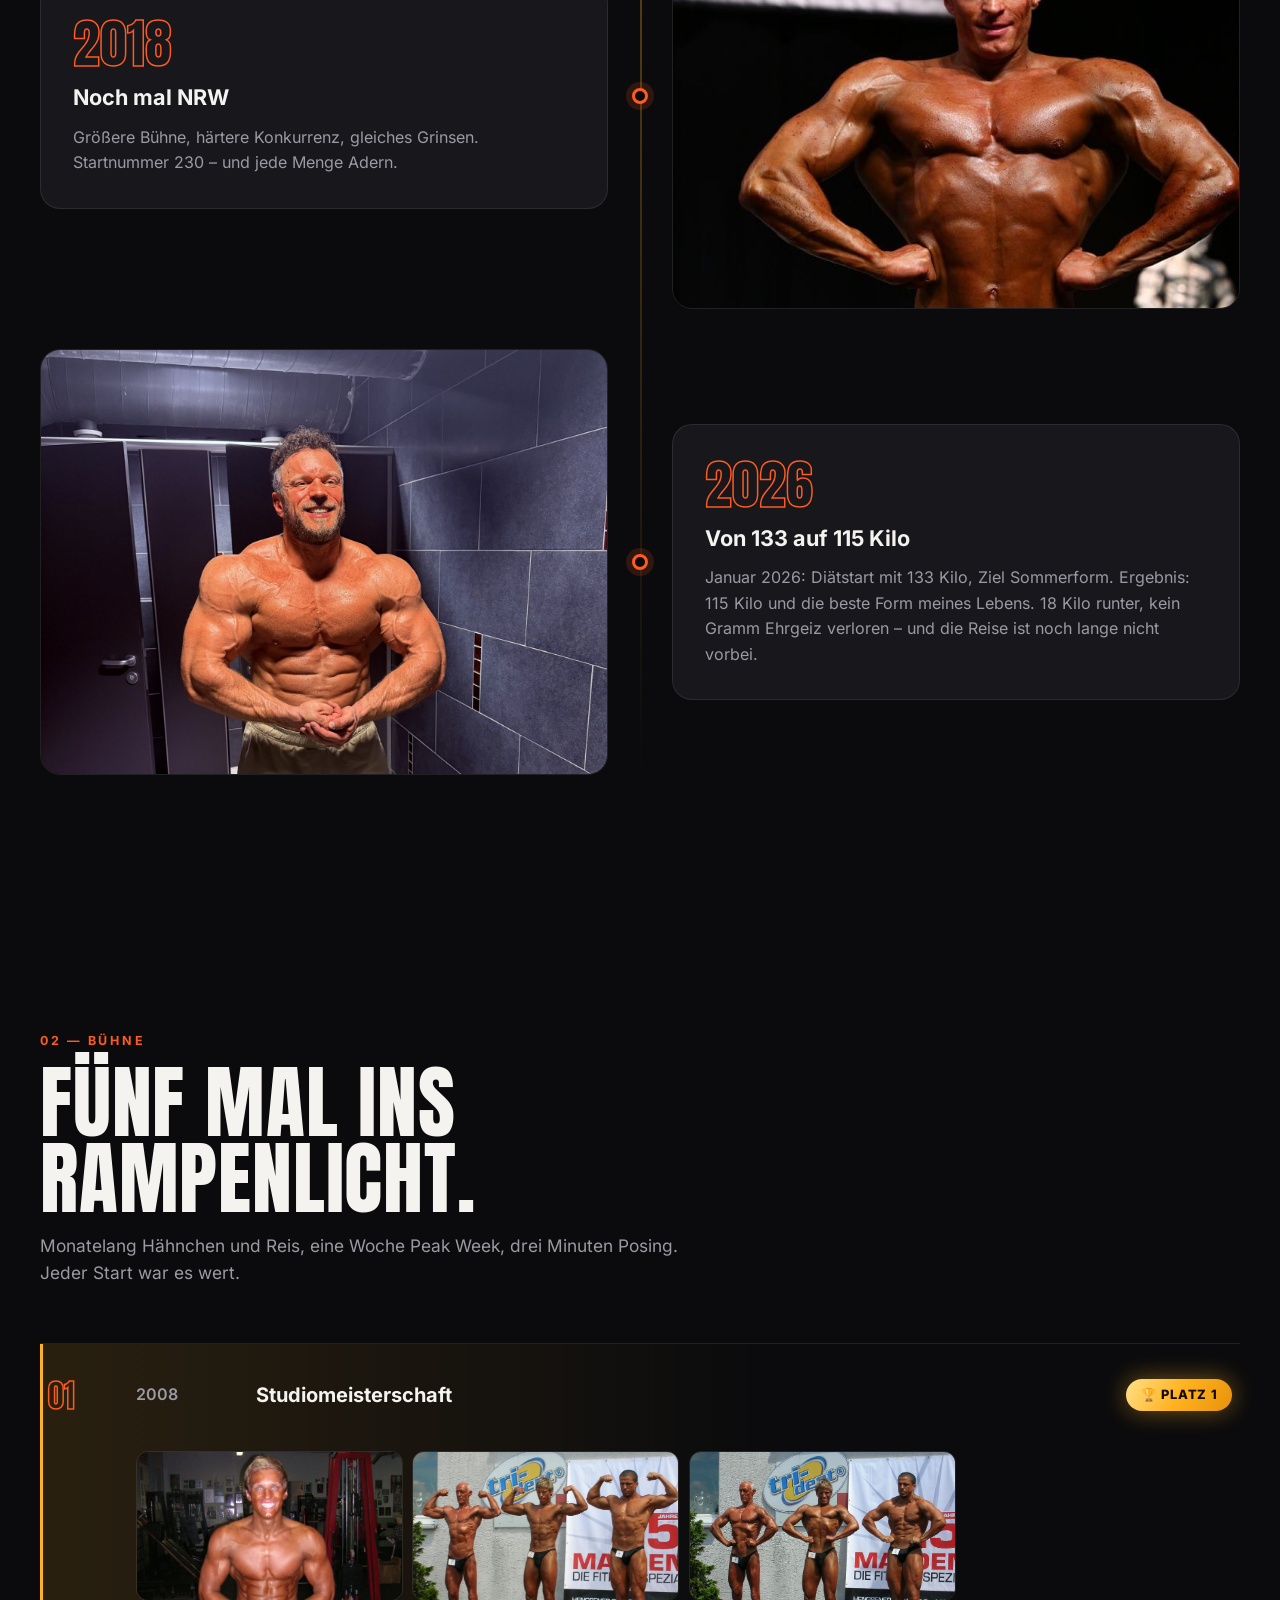
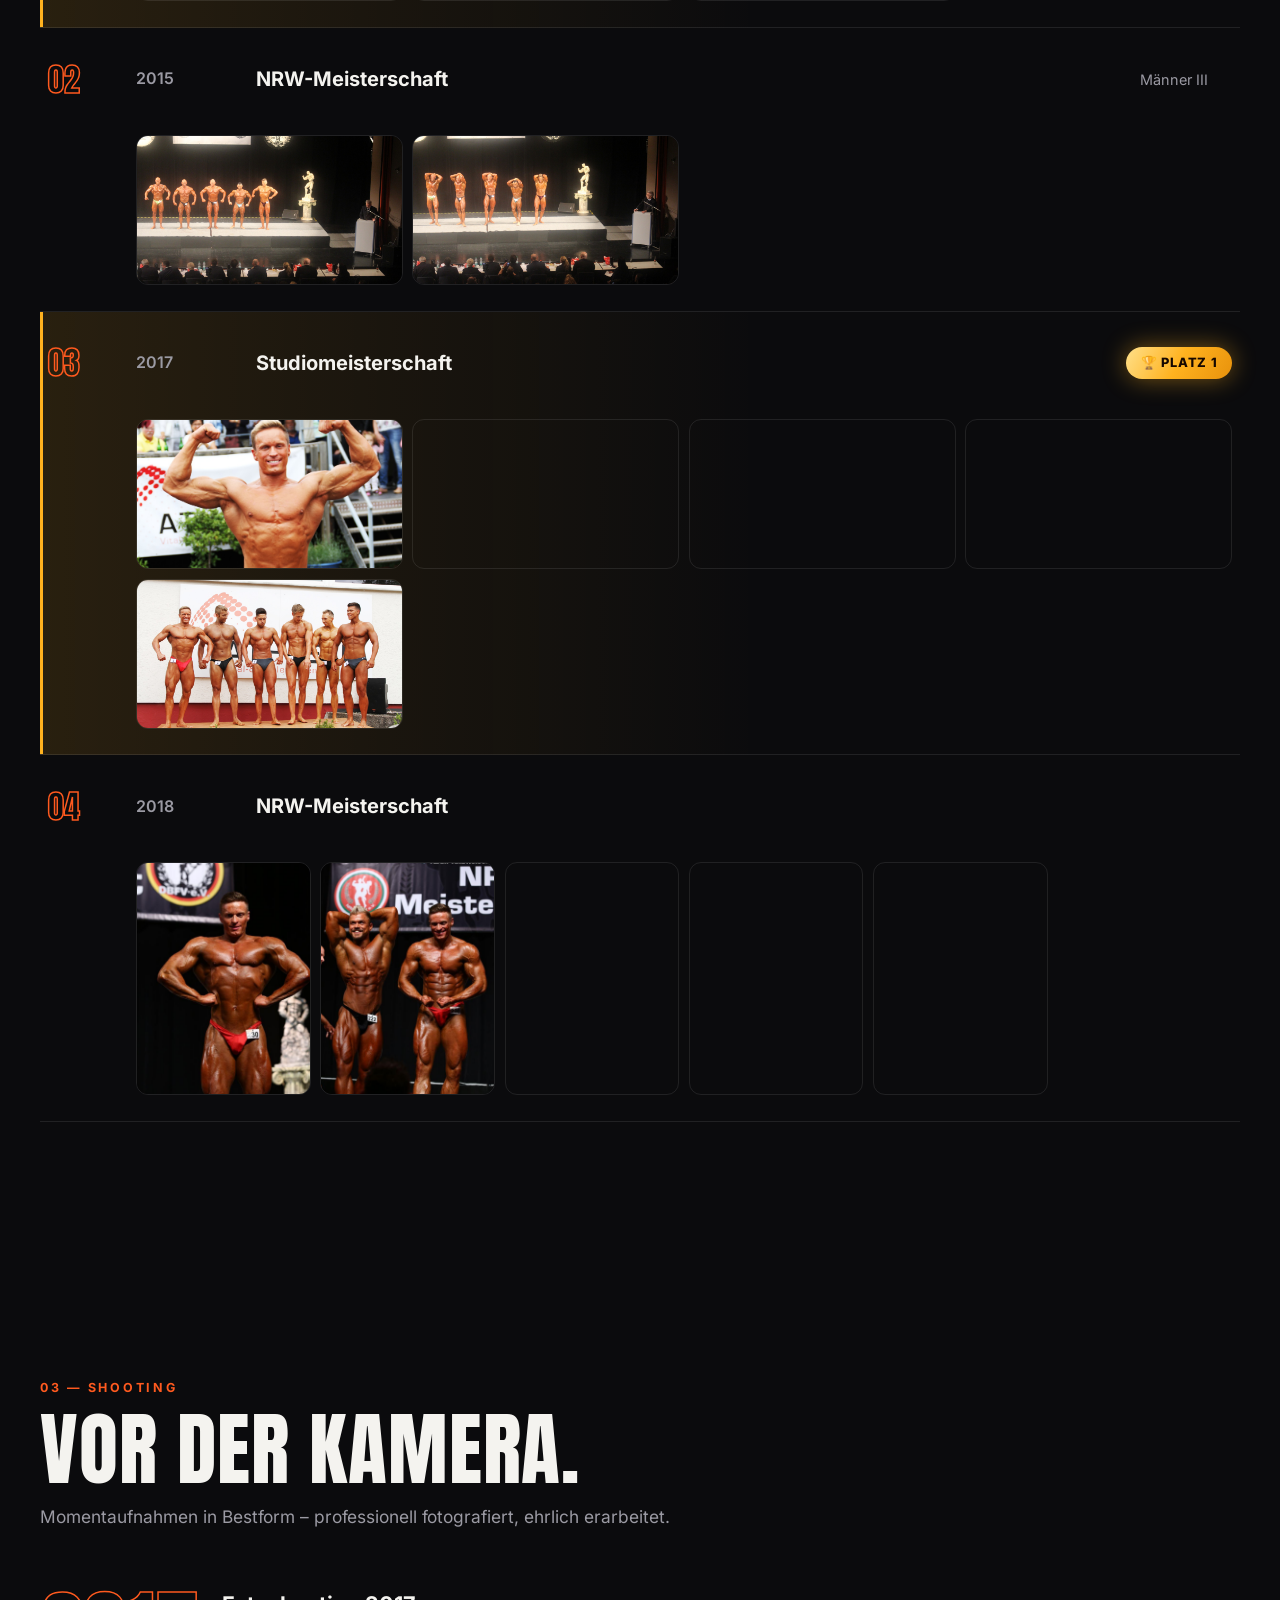
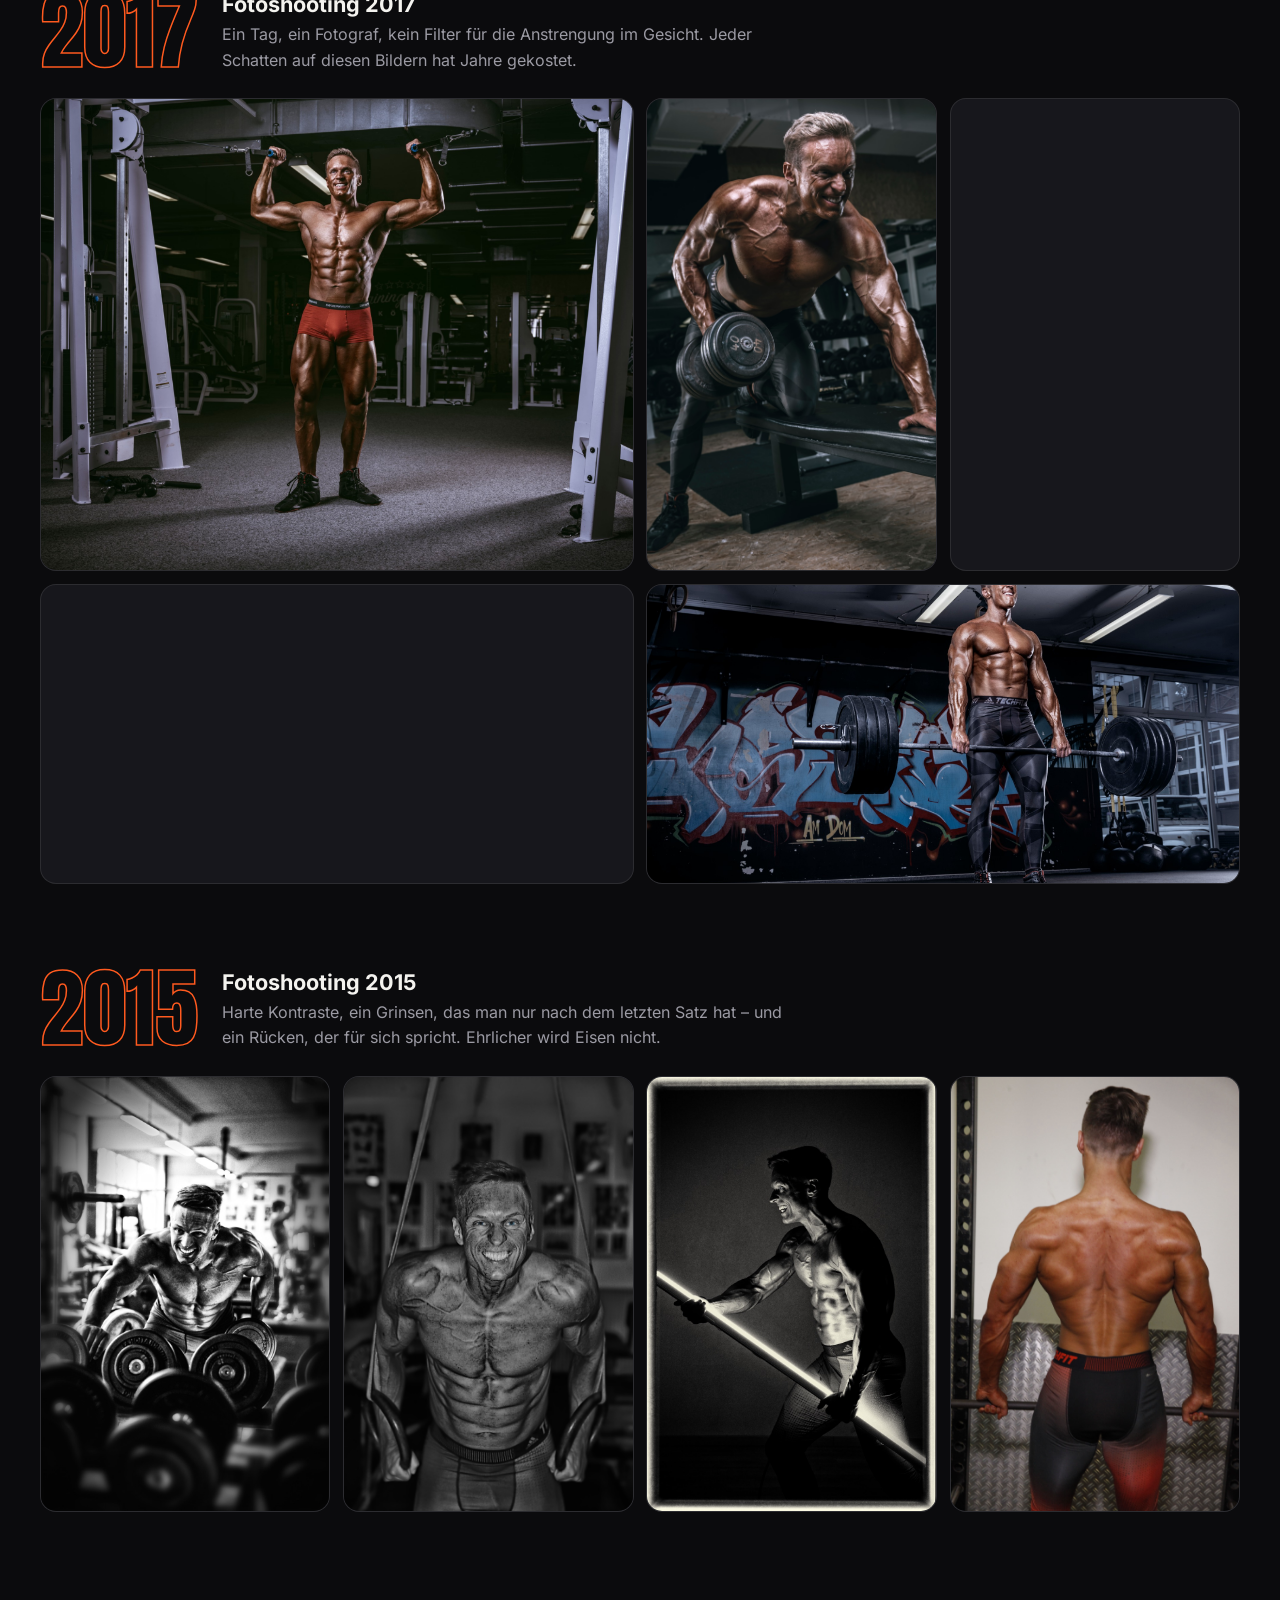
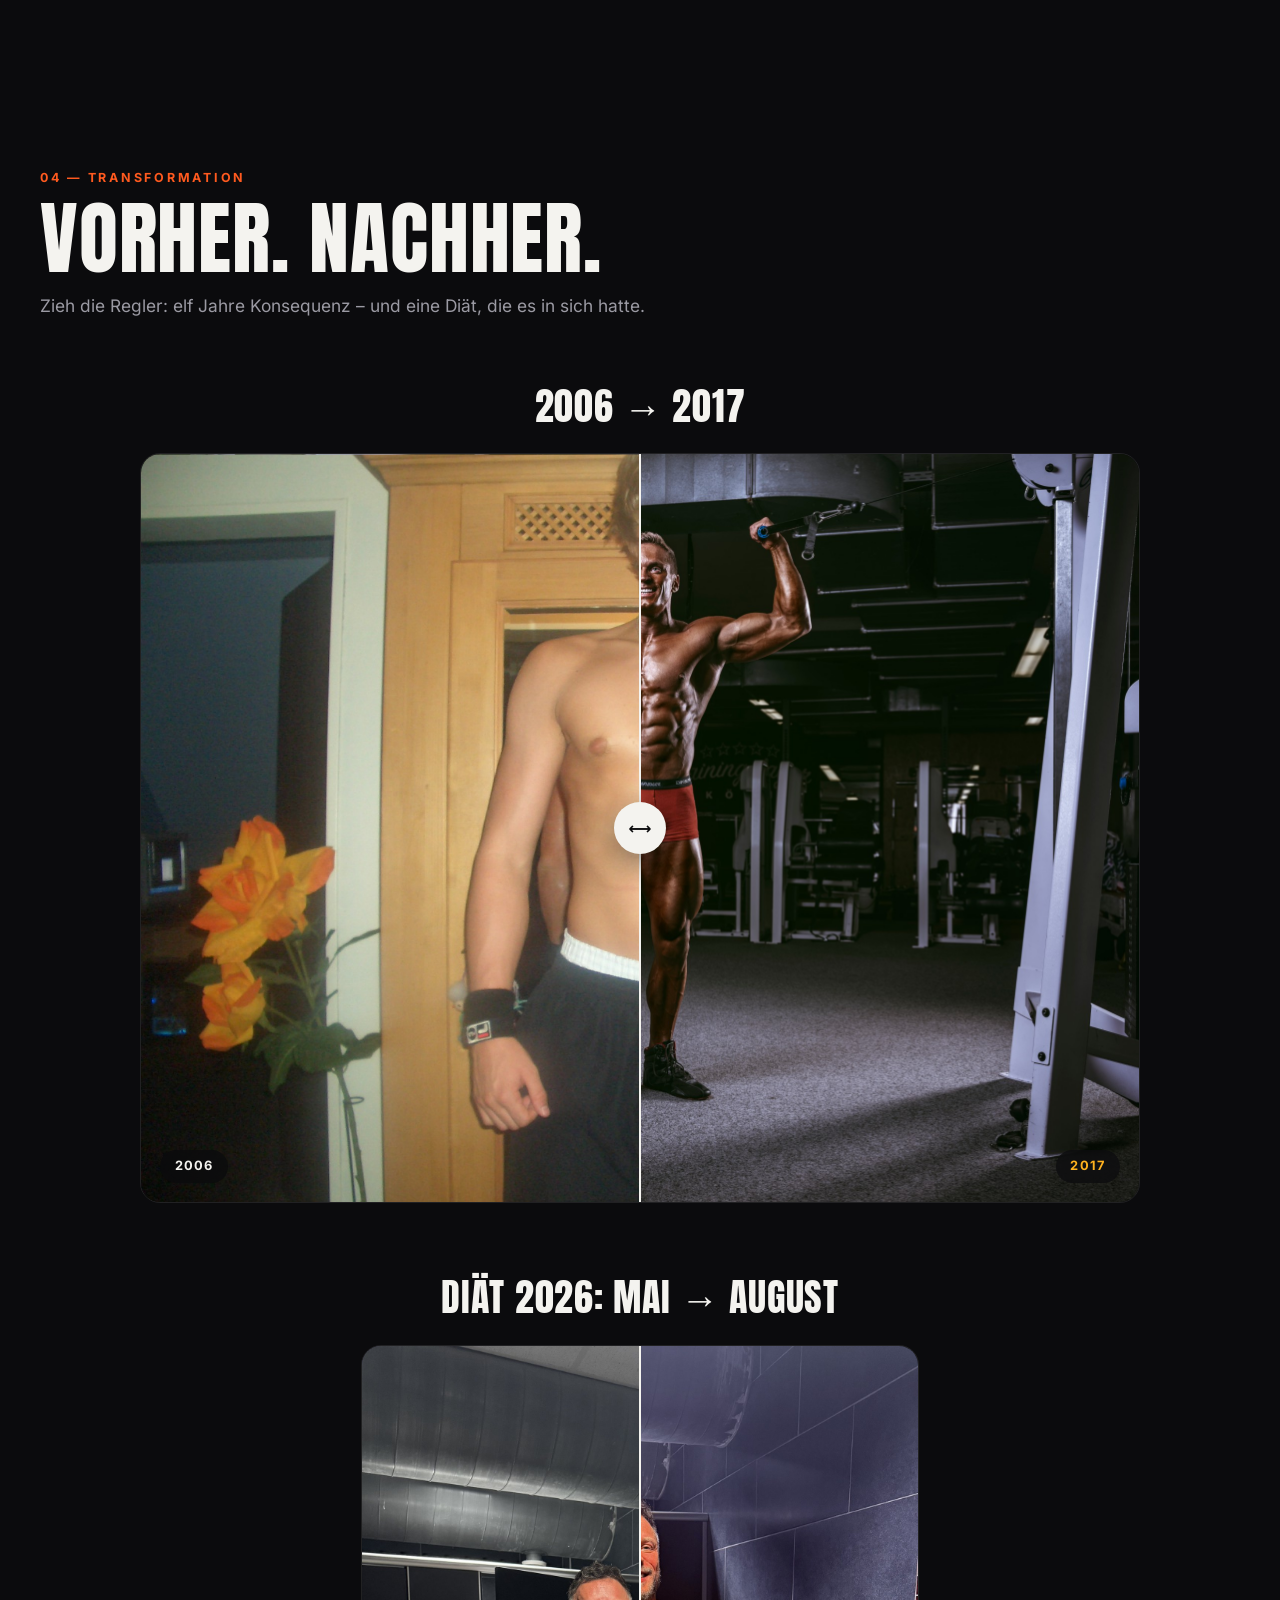
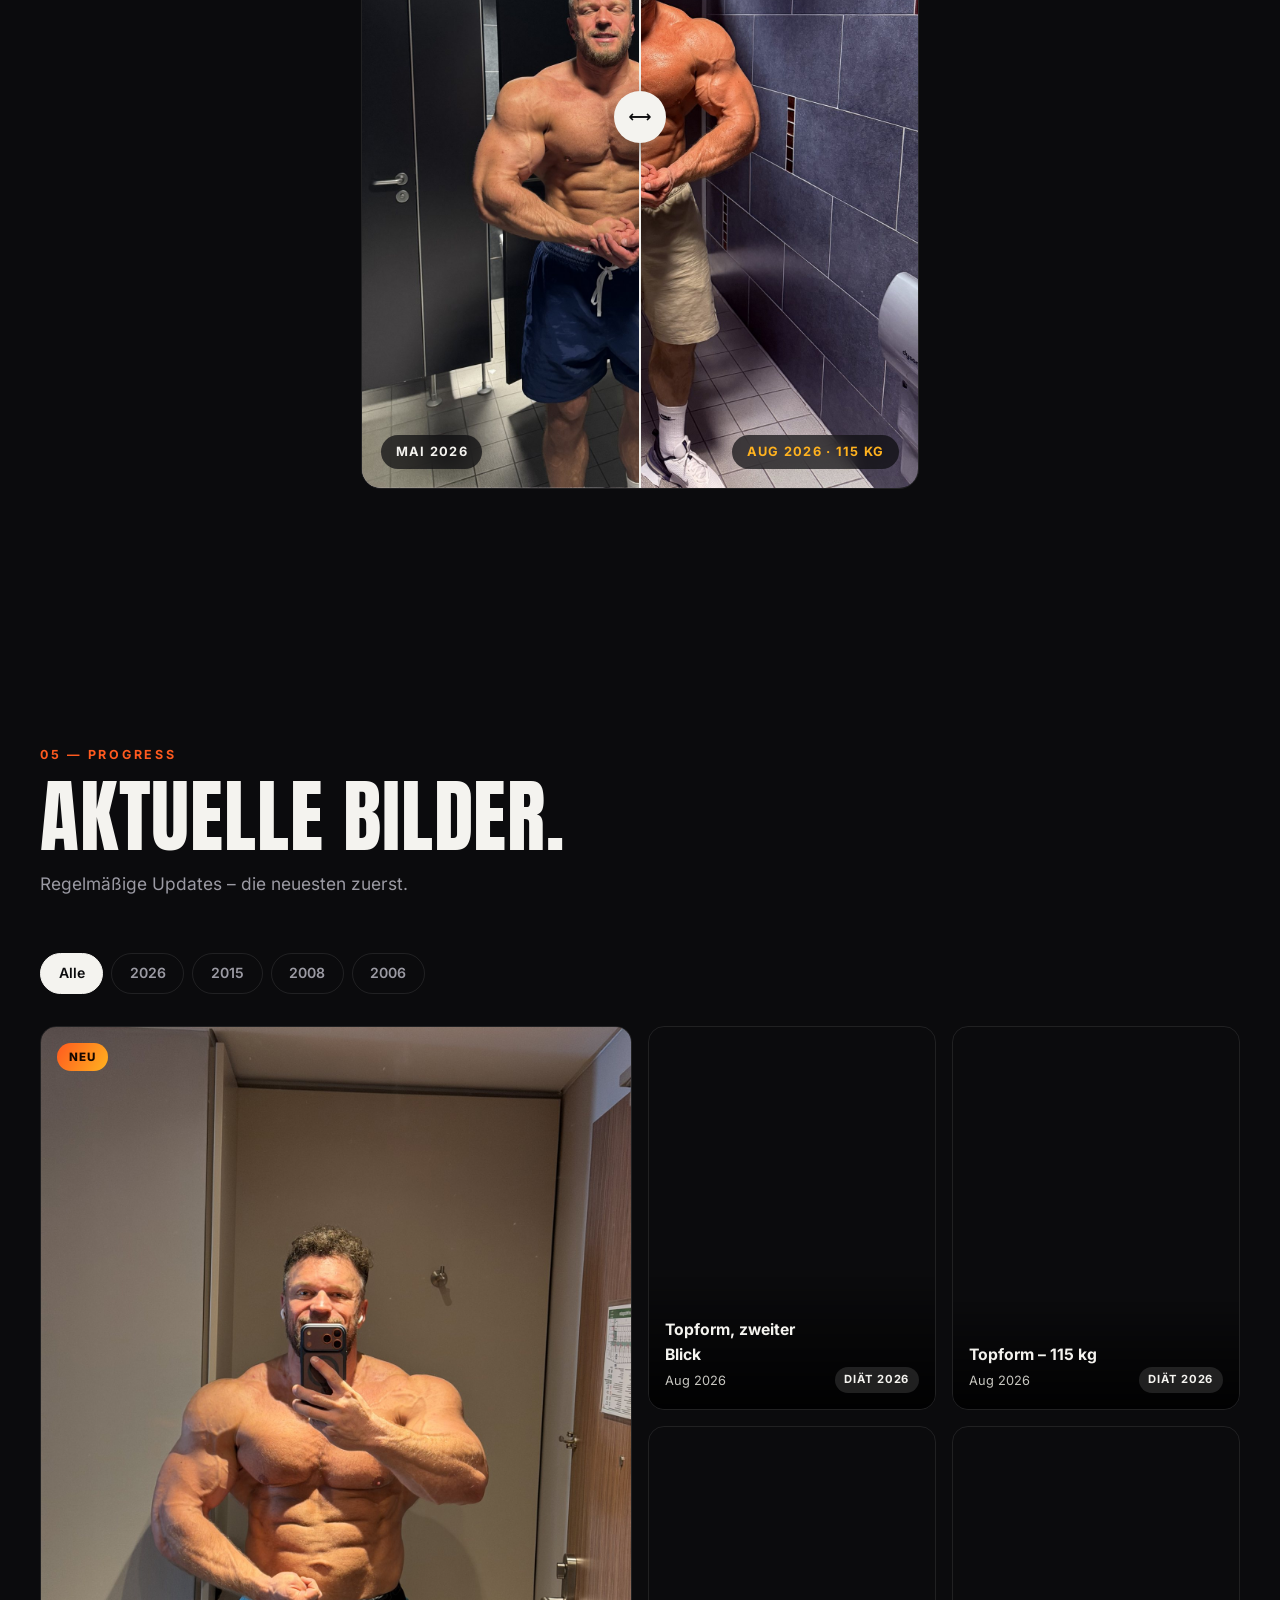
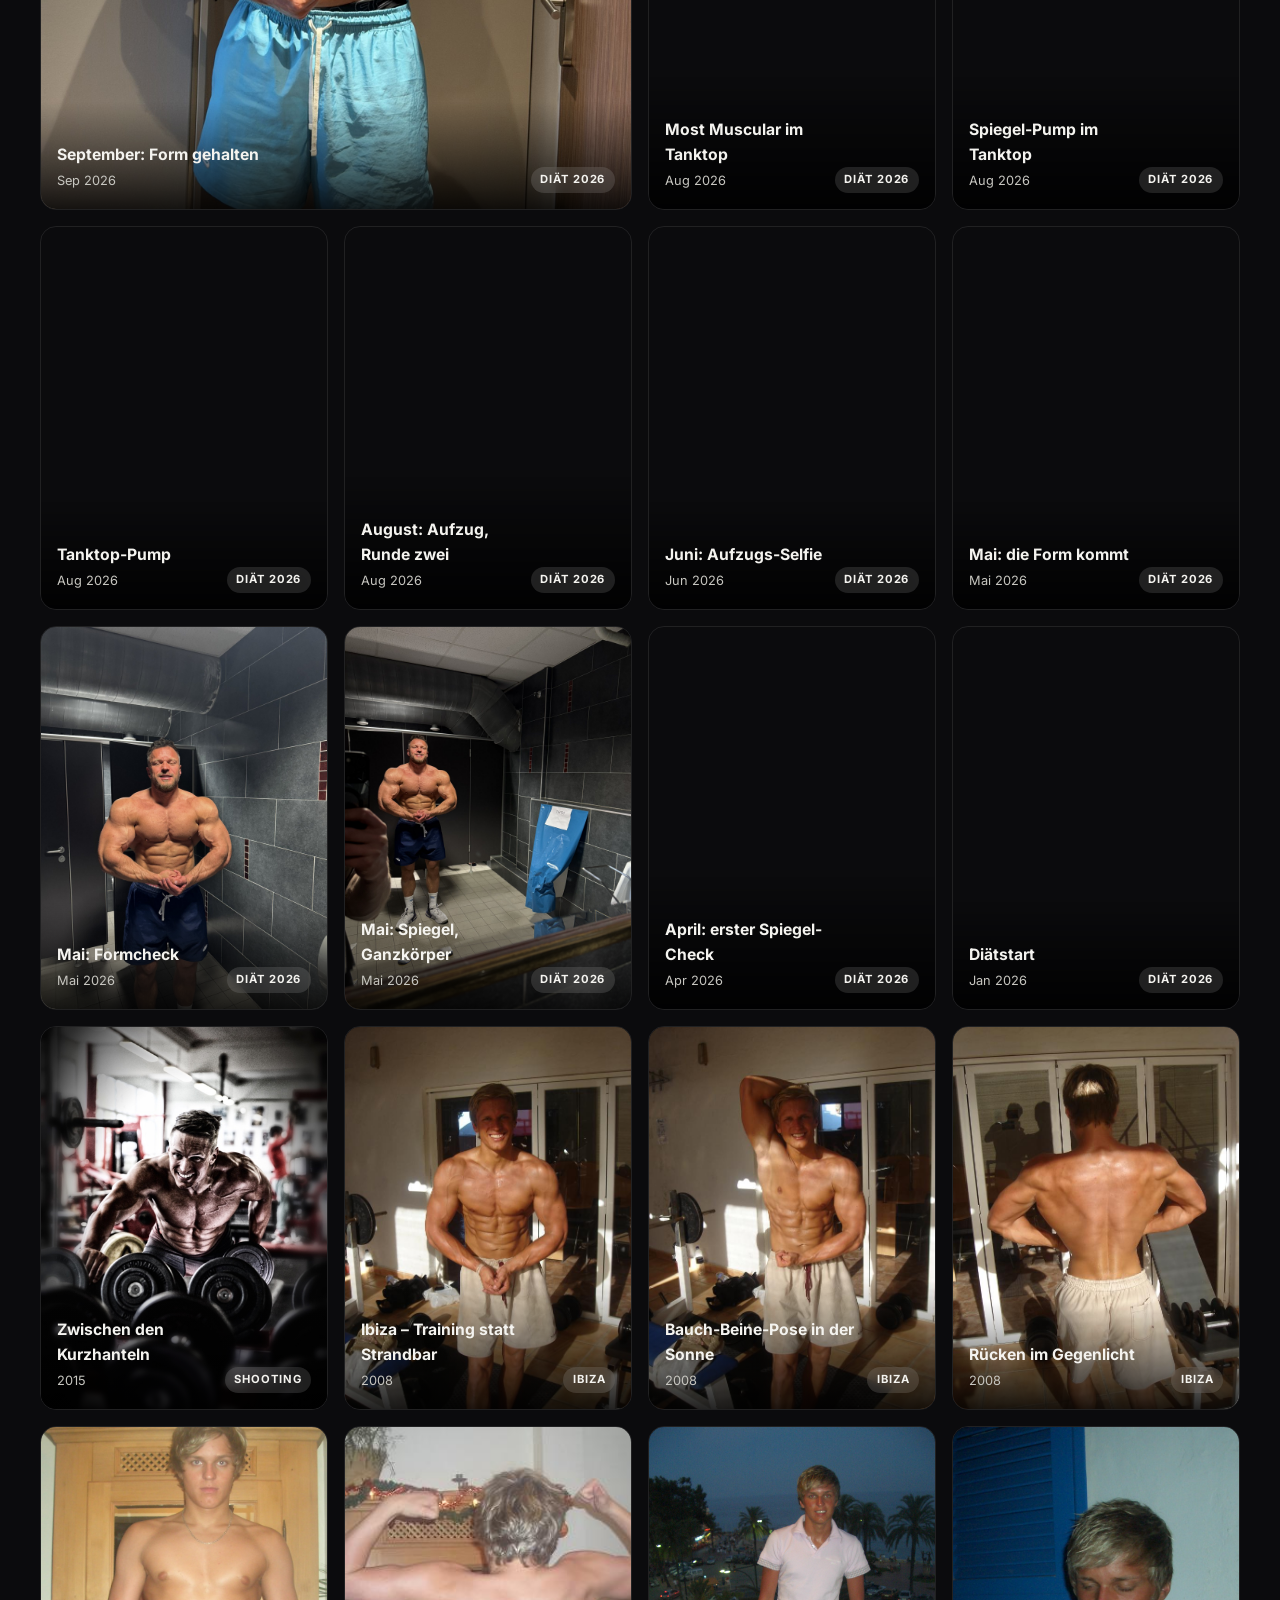
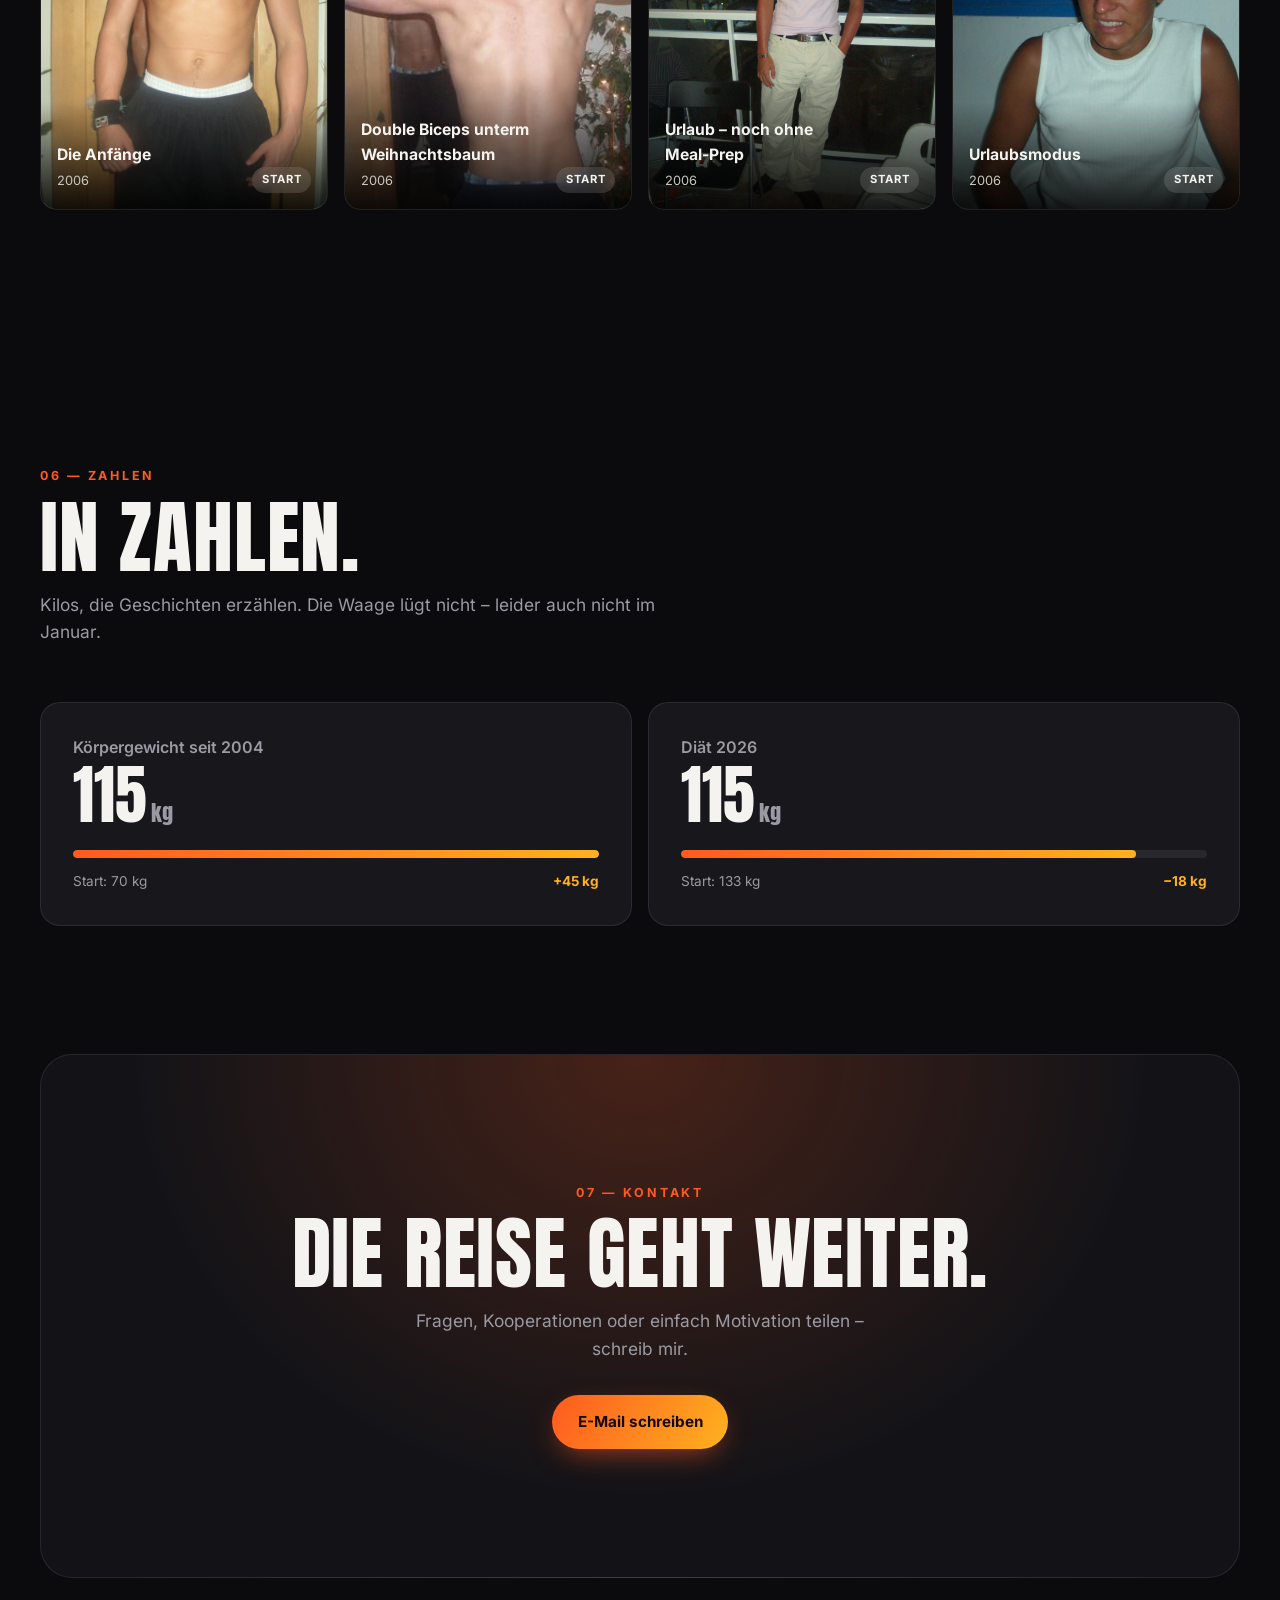
==== commit 4c170dc2: "Add link preview image and favicon - Open Graph / Twitter meta tags with a 1200x630 share image   (T" ====
--- a/index.html
+++ b/index.html
@@ -4,8 +4,29 @@
   <meta charset="UTF-8">
   <meta name="viewport" content="width=device-width, initial-scale=1.0">
   <title>Testo · Iron Journey</title>
-  <meta name="description" content="Testo · Iron Journey – 22 Jahre Bodybuilding, von 70 auf 115 kg: Geschichte, Progress-Bilder und Bestleistungen.">
+  <meta name="description" content="Testo · Iron Journey – 22 Jahre Bodybuilding, von 70 auf 115 kg: meine Geschichte, Wettkämpfe, Shootings und die Topform 2026.">
   <meta name="theme-color" content="#0b0b0d">
+  <link rel="canonical" href="https://testo-investo.github.io/Website/">
+
+  <!-- Icons -->
+  <link rel="icon" href="favicon.ico" sizes="any">
+  <link rel="icon" type="image/png" sizes="32x32" href="assets/icons/favicon-32.png">
+  <link rel="apple-touch-icon" href="assets/icons/apple-touch-icon.png">
+  <link rel="manifest" href="site.webmanifest">
+
+  <!-- Vorschau beim Teilen (WhatsApp, Instagram, Facebook, X) -->
+  <!-- Bei eigener Domain: die drei Adressen mit https://testo-investo.github.io/Website/ anpassen -->
+  <meta property="og:type" content="website">
+  <meta property="og:site_name" content="Testo · Iron Journey">
+  <meta property="og:locale" content="de_DE">
+  <meta property="og:title" content="Testo · Iron Journey">
+  <meta property="og:description" content="22 Jahre Bodybuilding, von 70 auf 115 kg: meine Geschichte, Wettkämpfe, Shootings und die Topform 2026.">
+  <meta property="og:url" content="https://testo-investo.github.io/Website/">
+  <meta property="og:image" content="https://testo-investo.github.io/Website/assets/og-image.jpg">
+  <meta property="og:image:width" content="1200">
+  <meta property="og:image:height" content="630">
+  <meta property="og:image:alt" content="Testo in Topform 2026 – Bodybuilding seit 2004, 70 auf 115 kg">
+  <meta name="twitter:card" content="summary_large_image">
   <link rel="preload" href="assets/fonts/anton-latin.woff2" as="font" type="font/woff2" crossorigin>
   <link rel="stylesheet" href="assets/fonts/fonts.css">
   <link rel="stylesheet" href="styles.css">
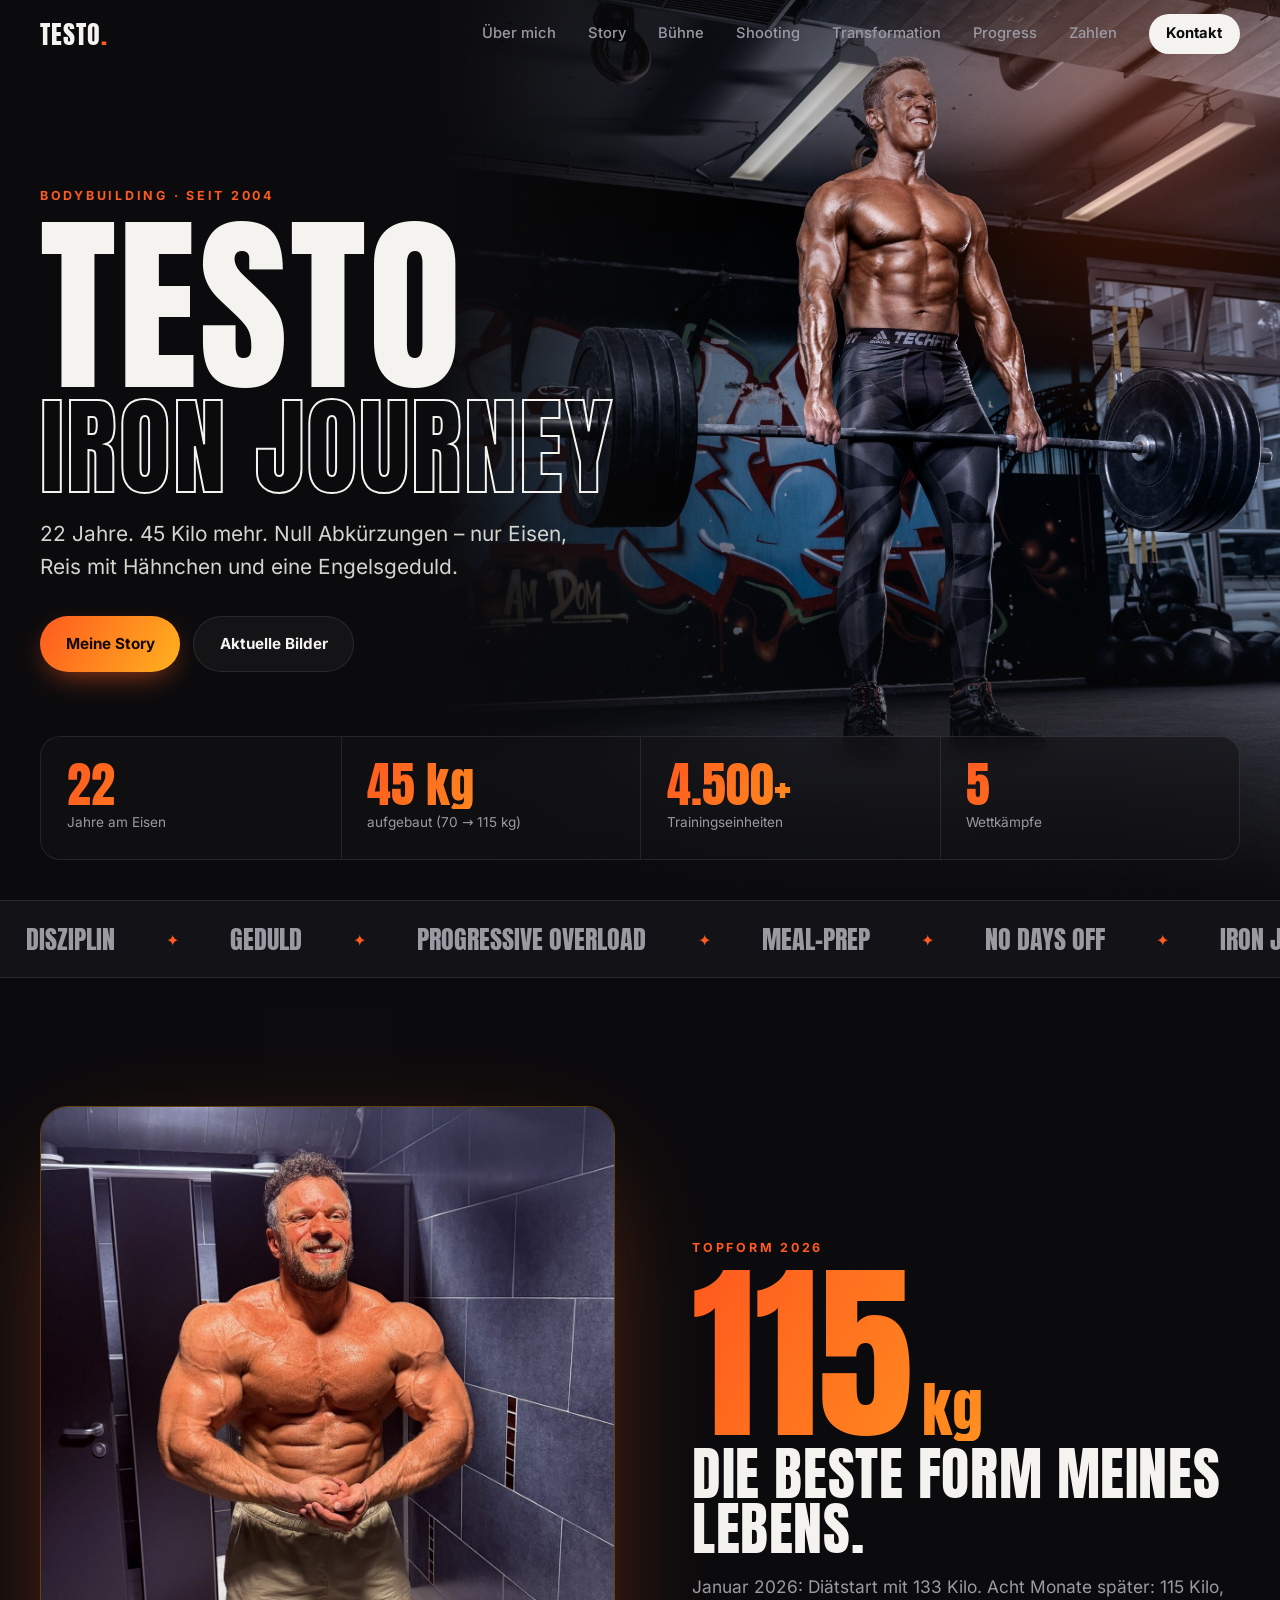
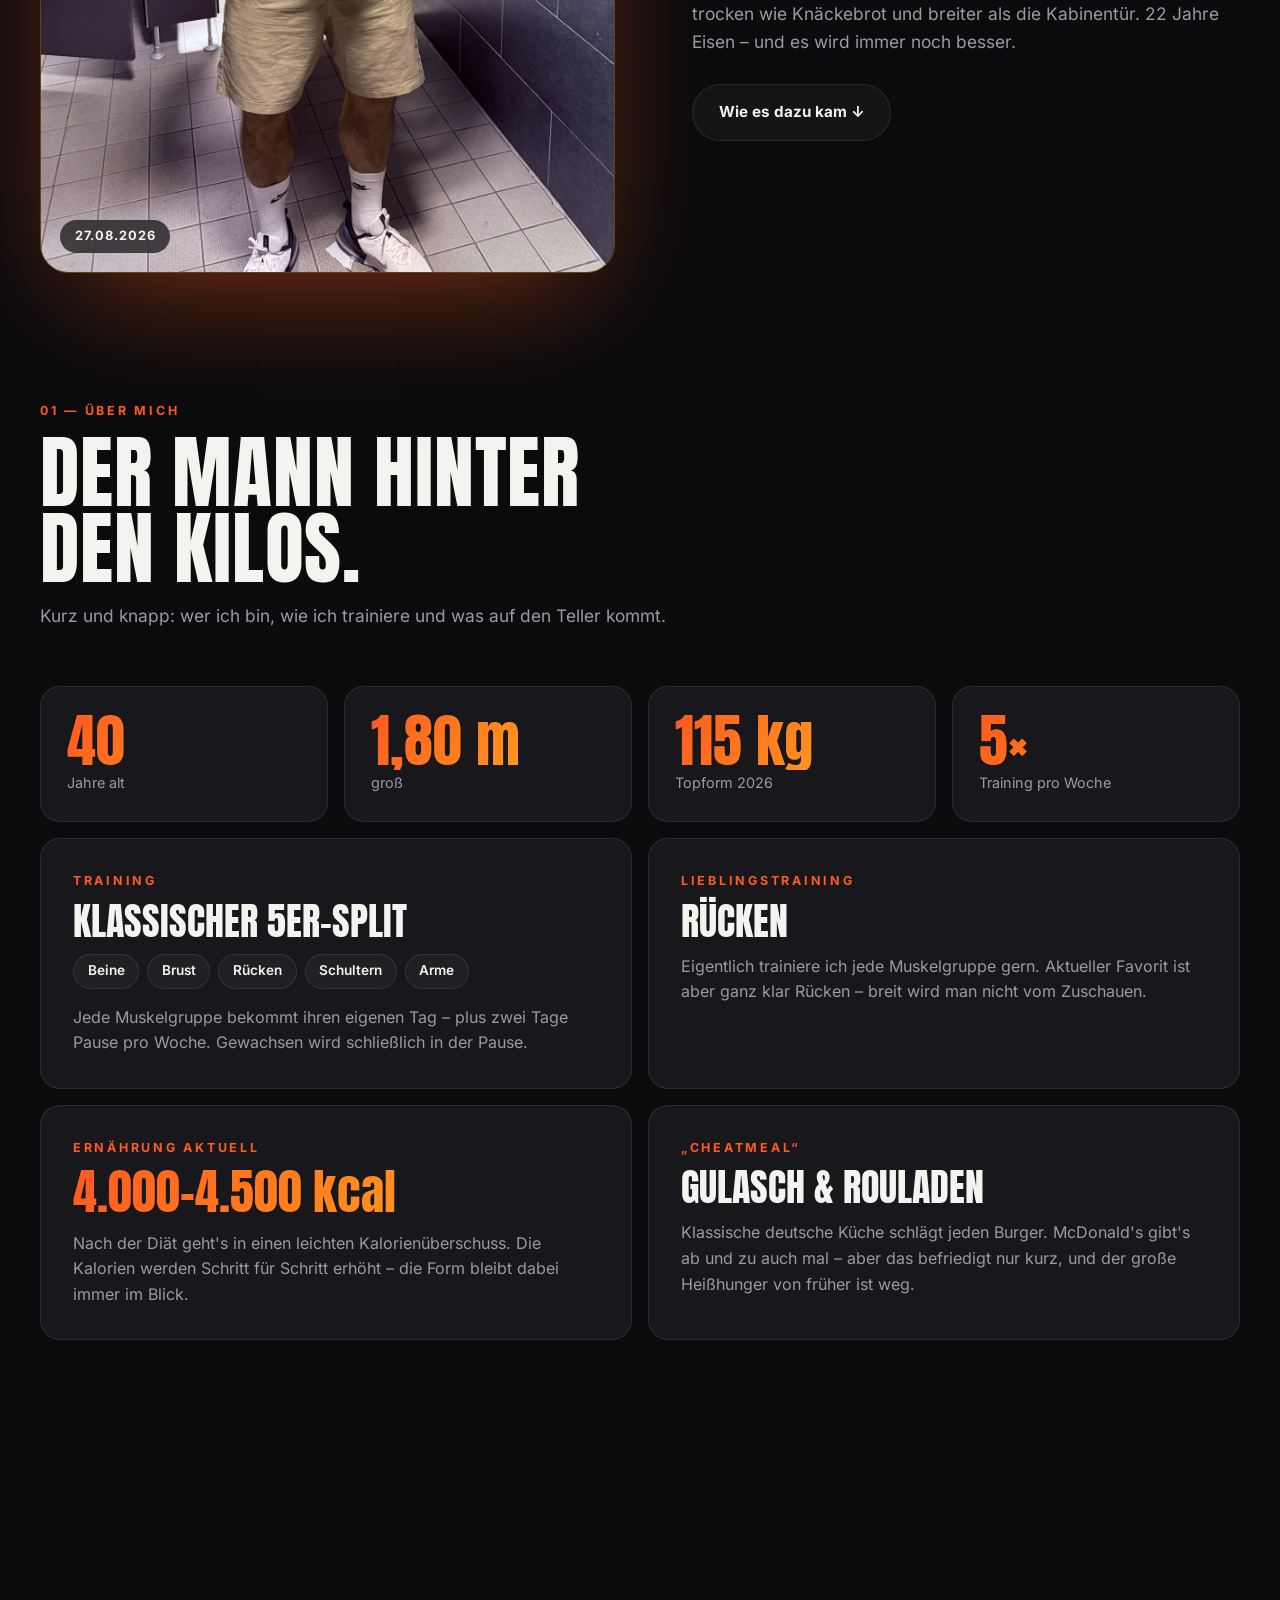
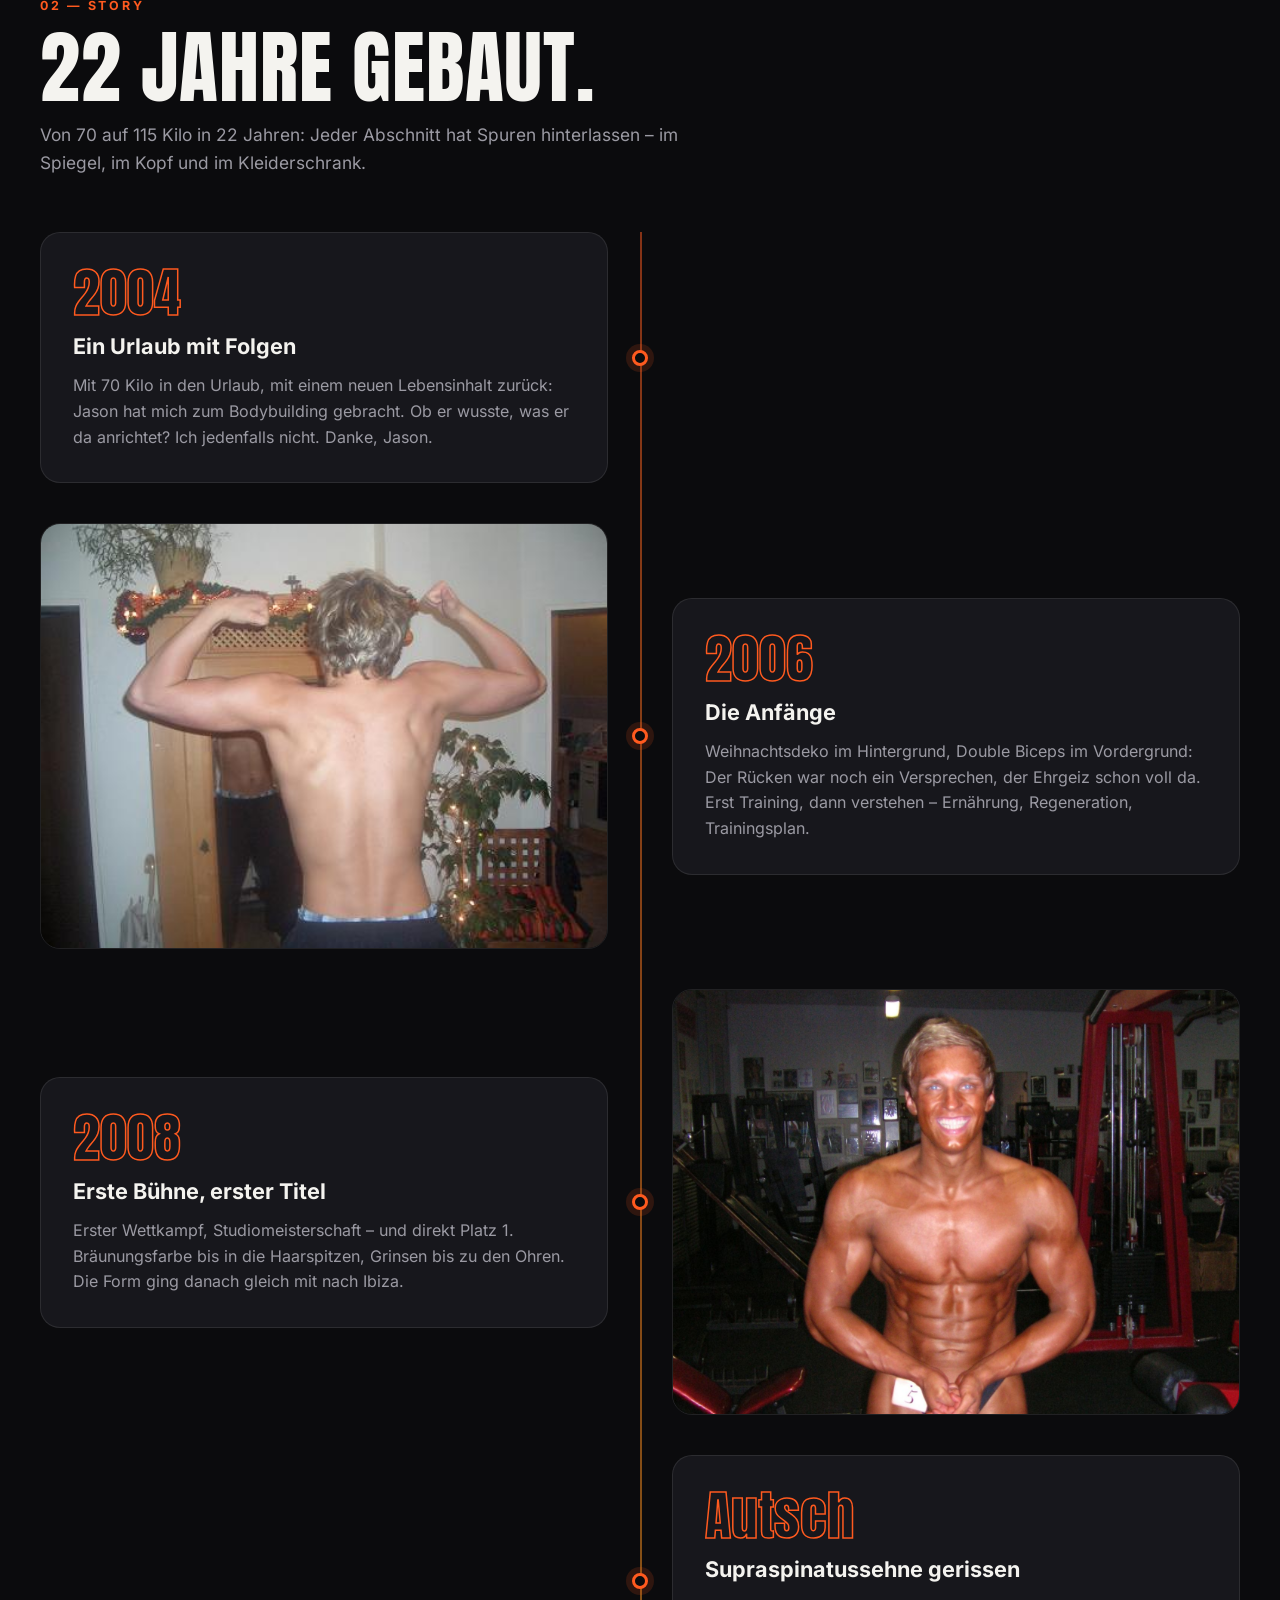
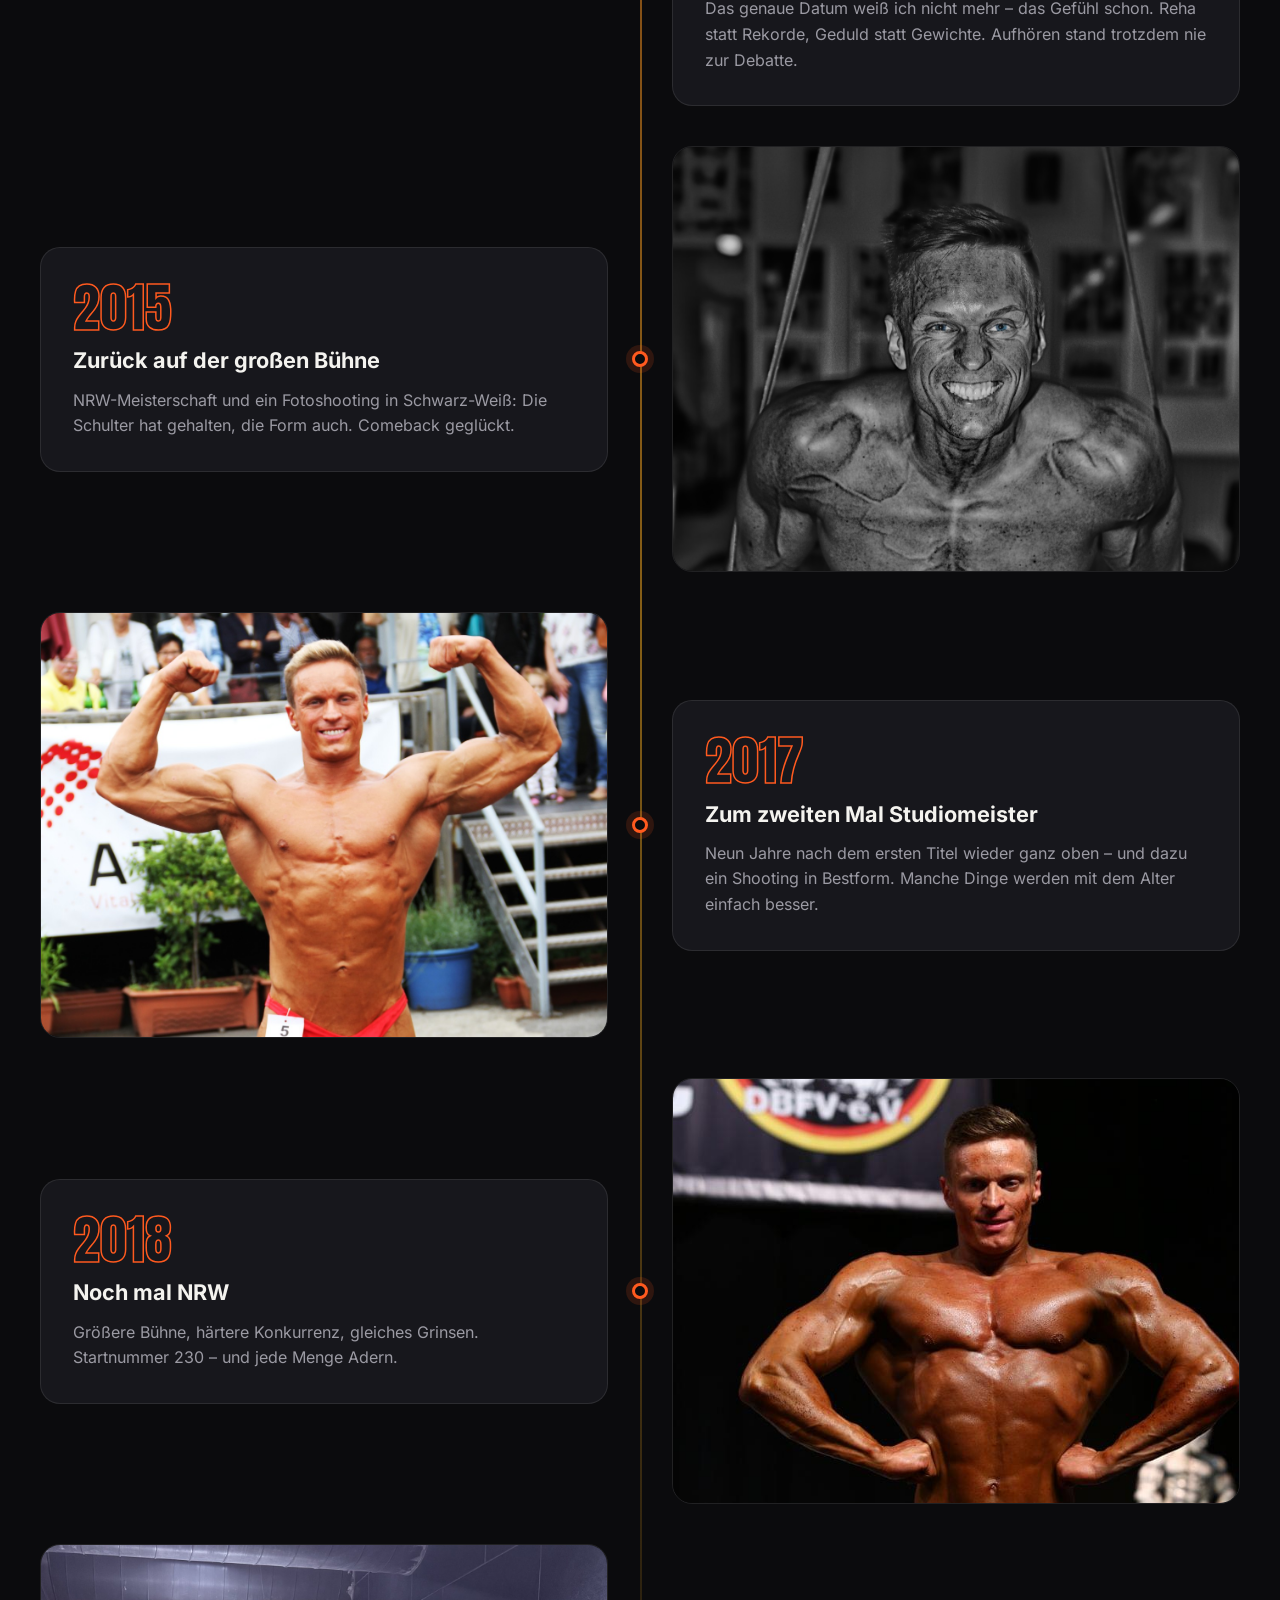
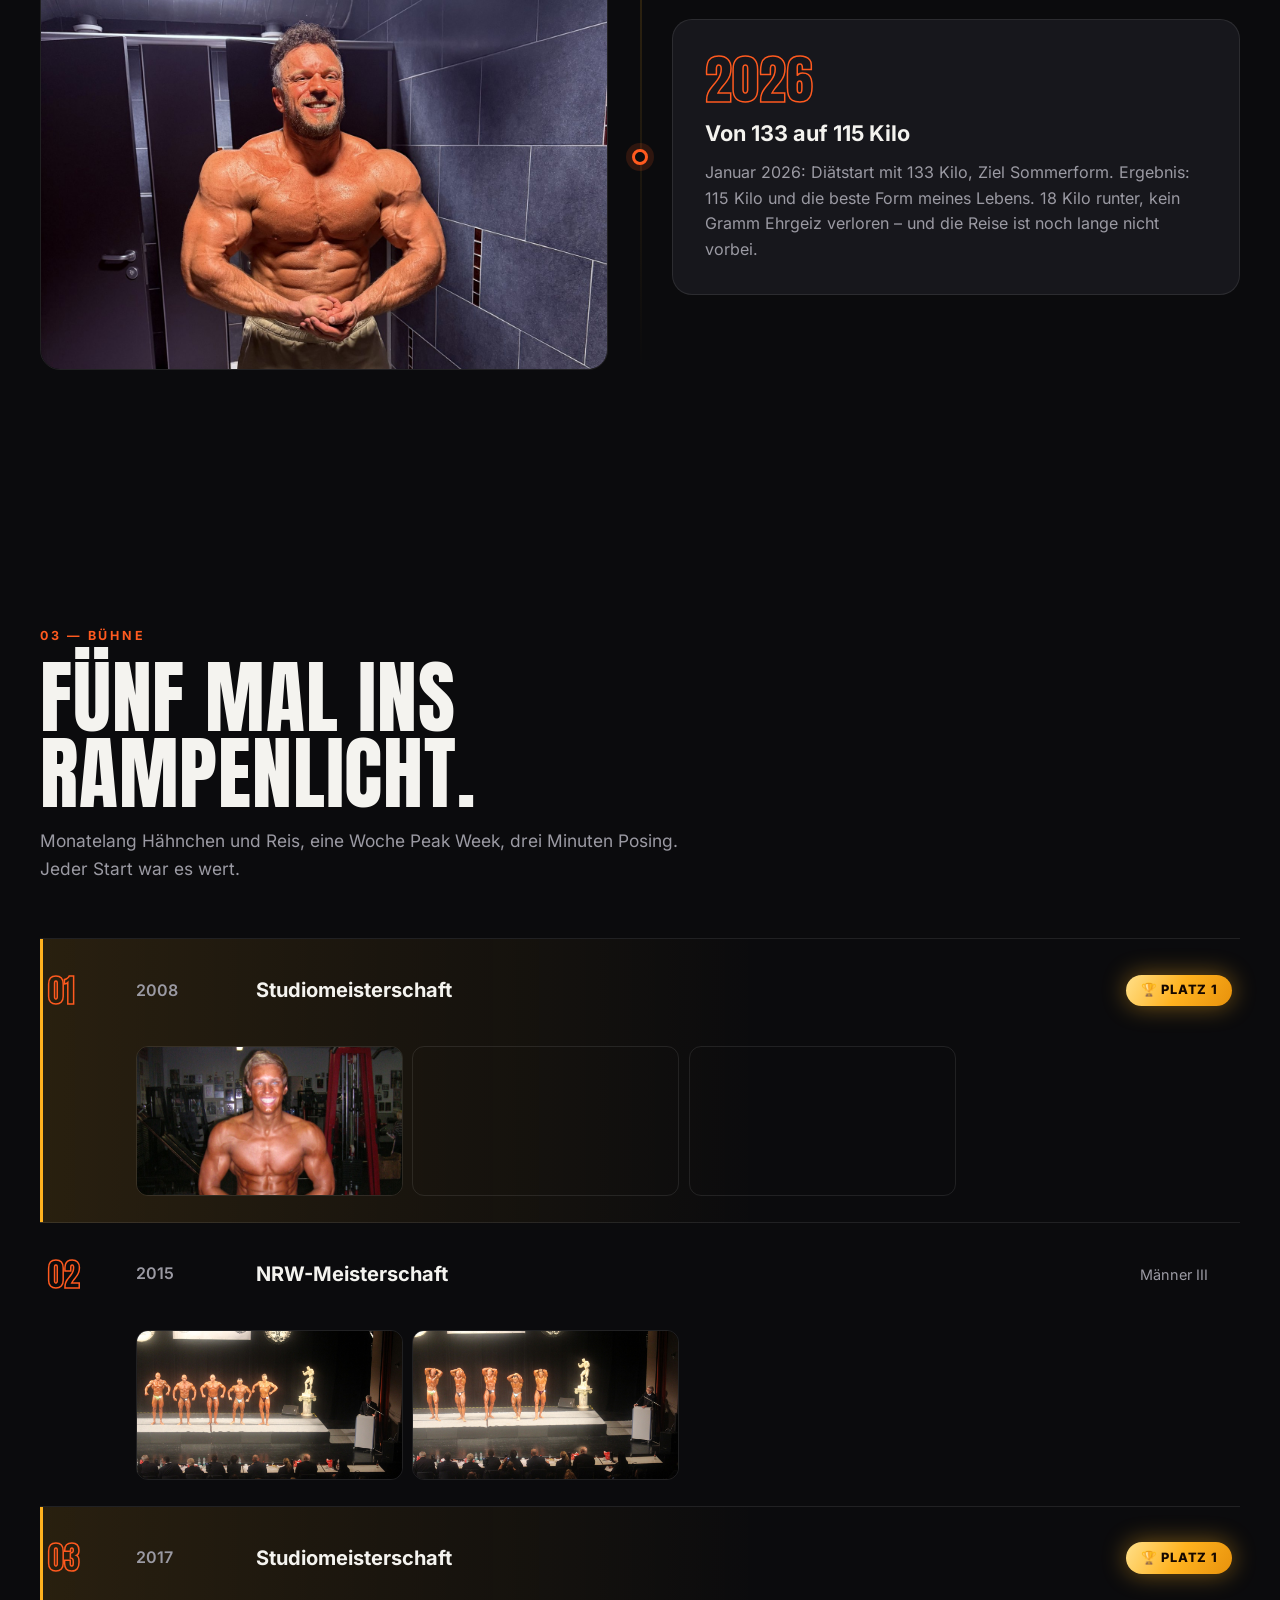
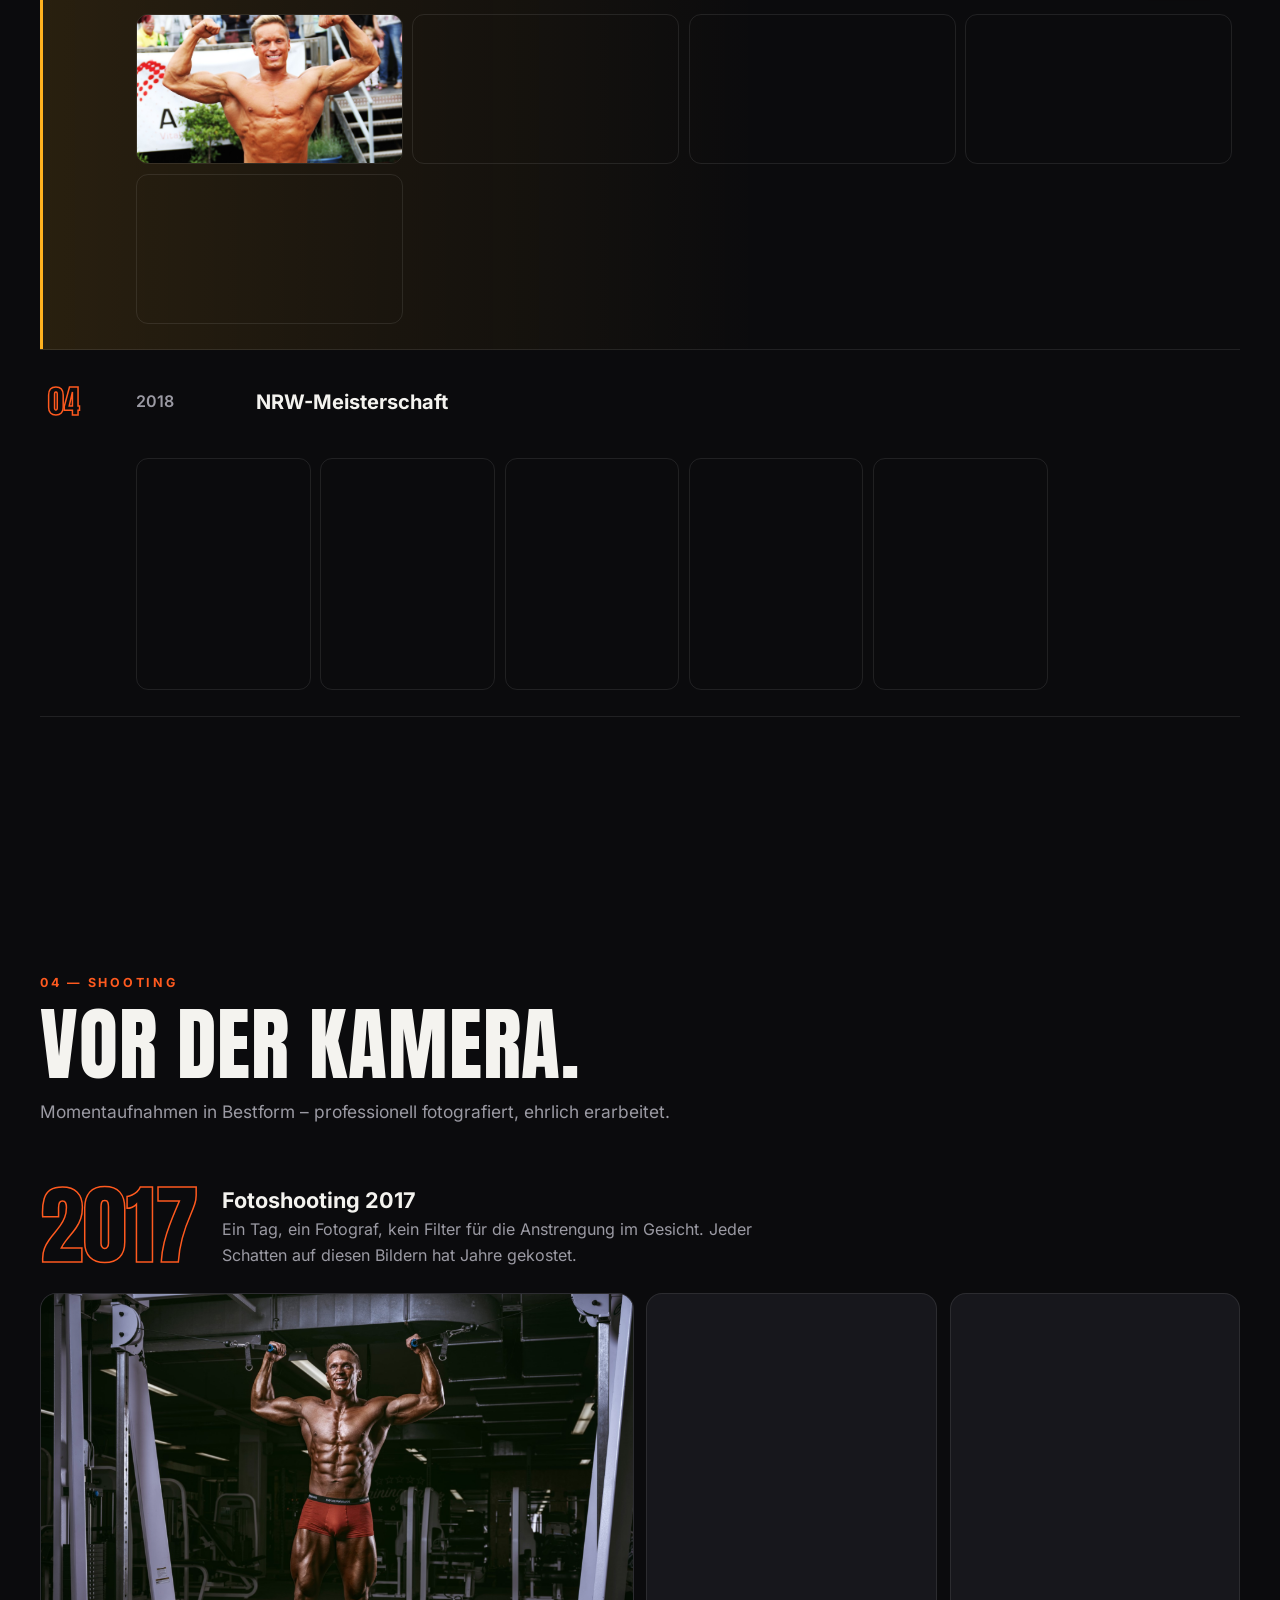
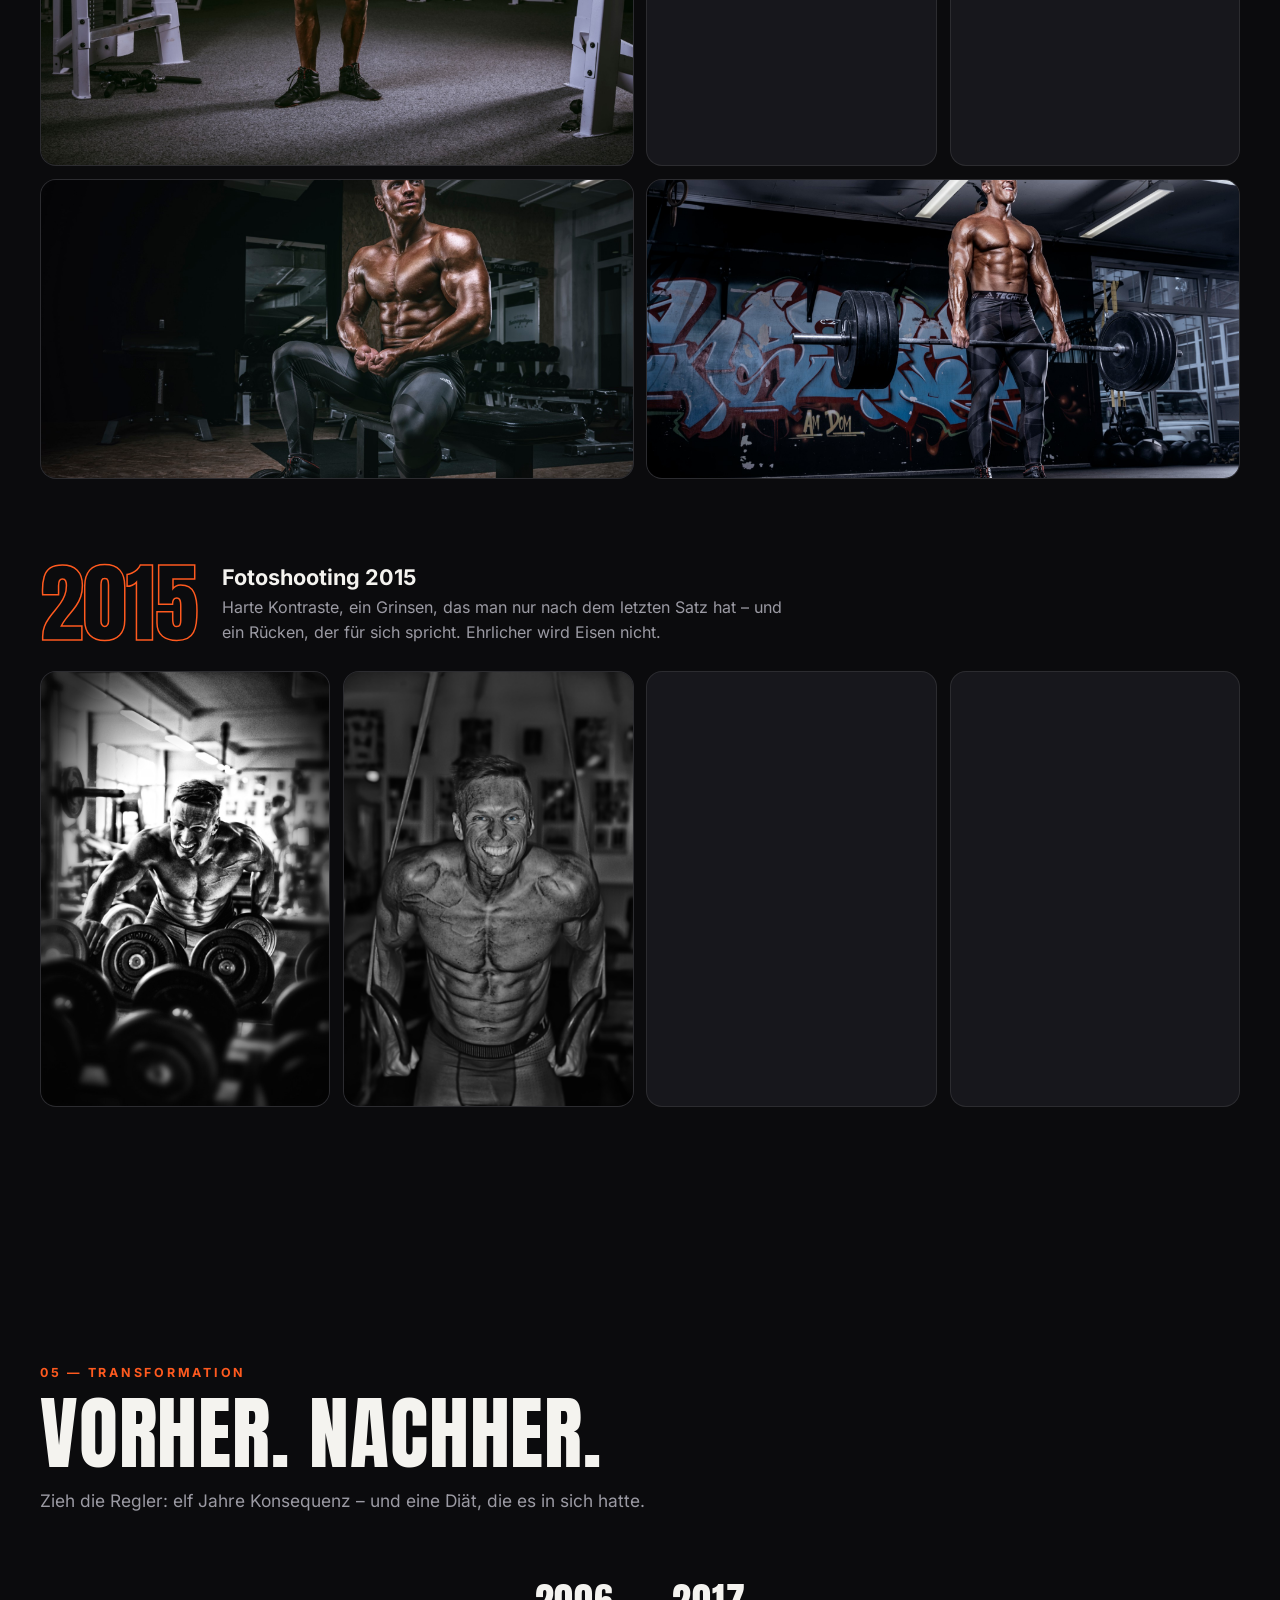
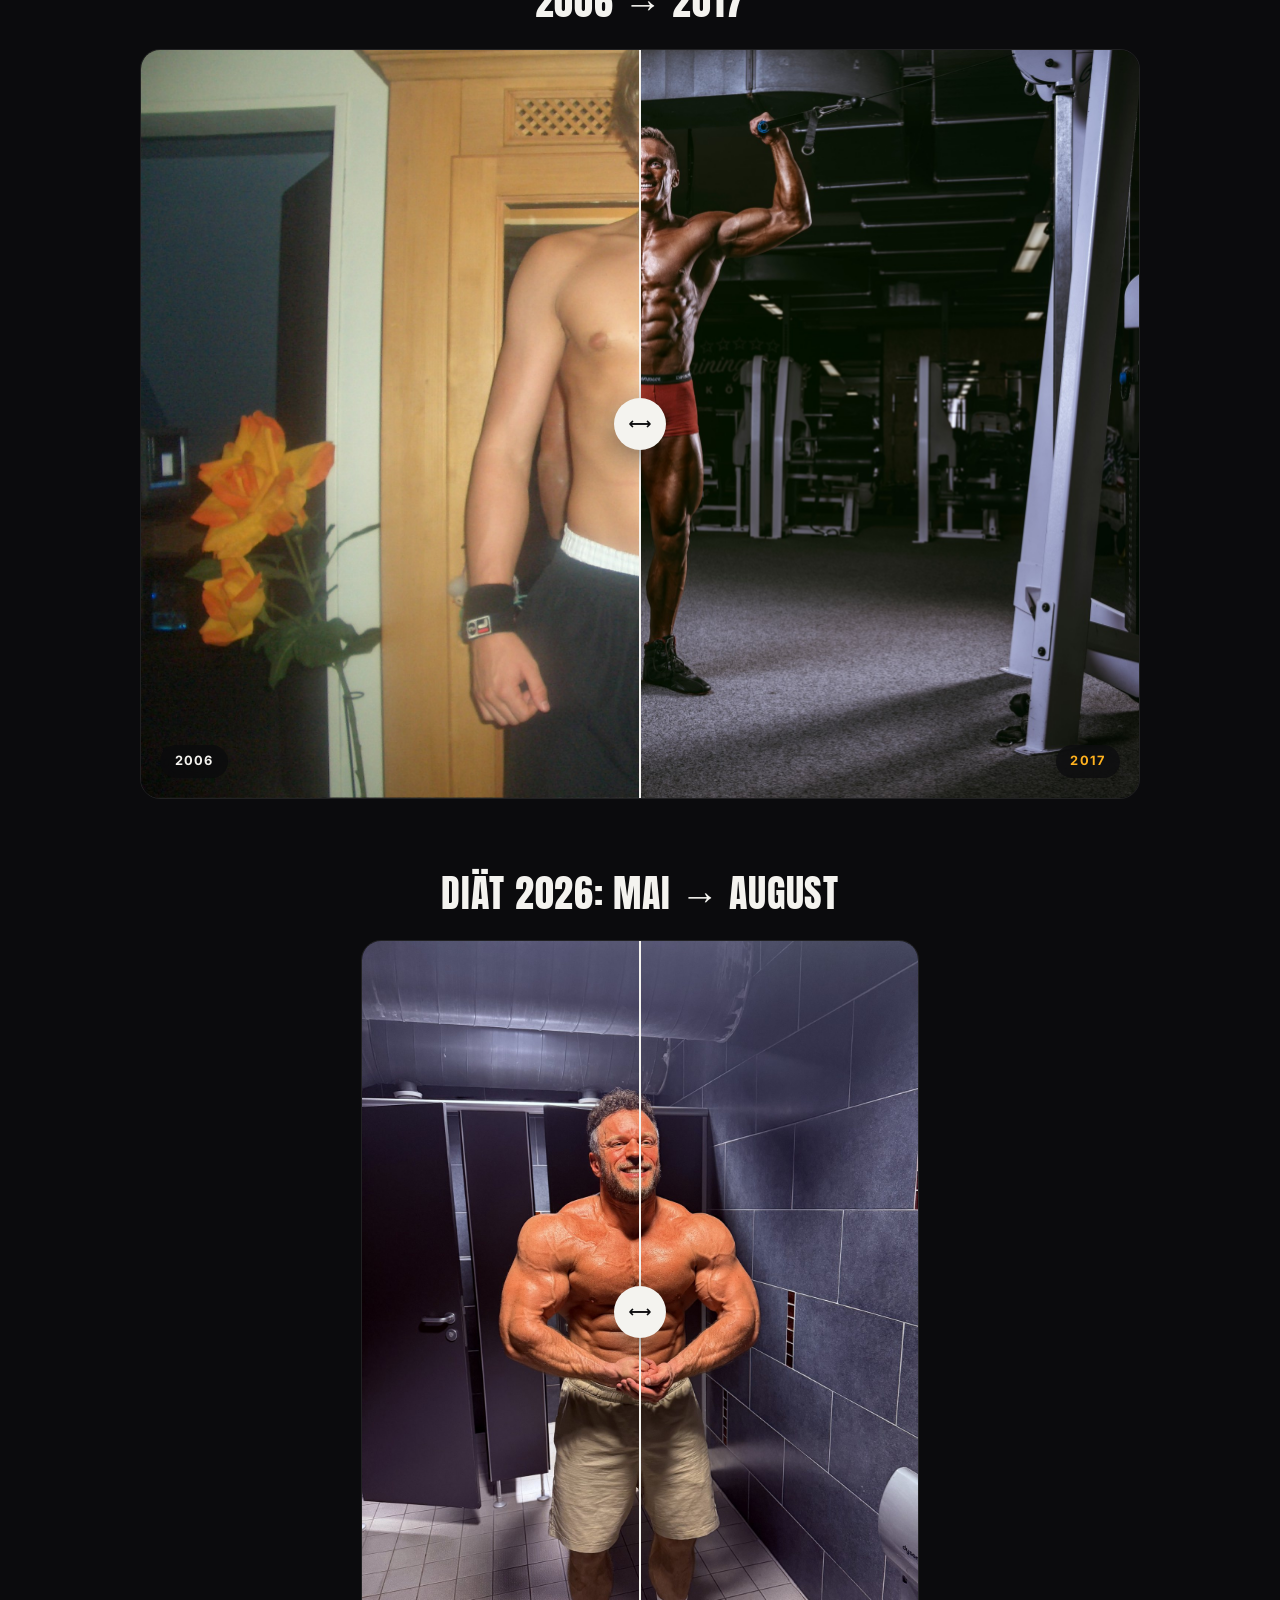
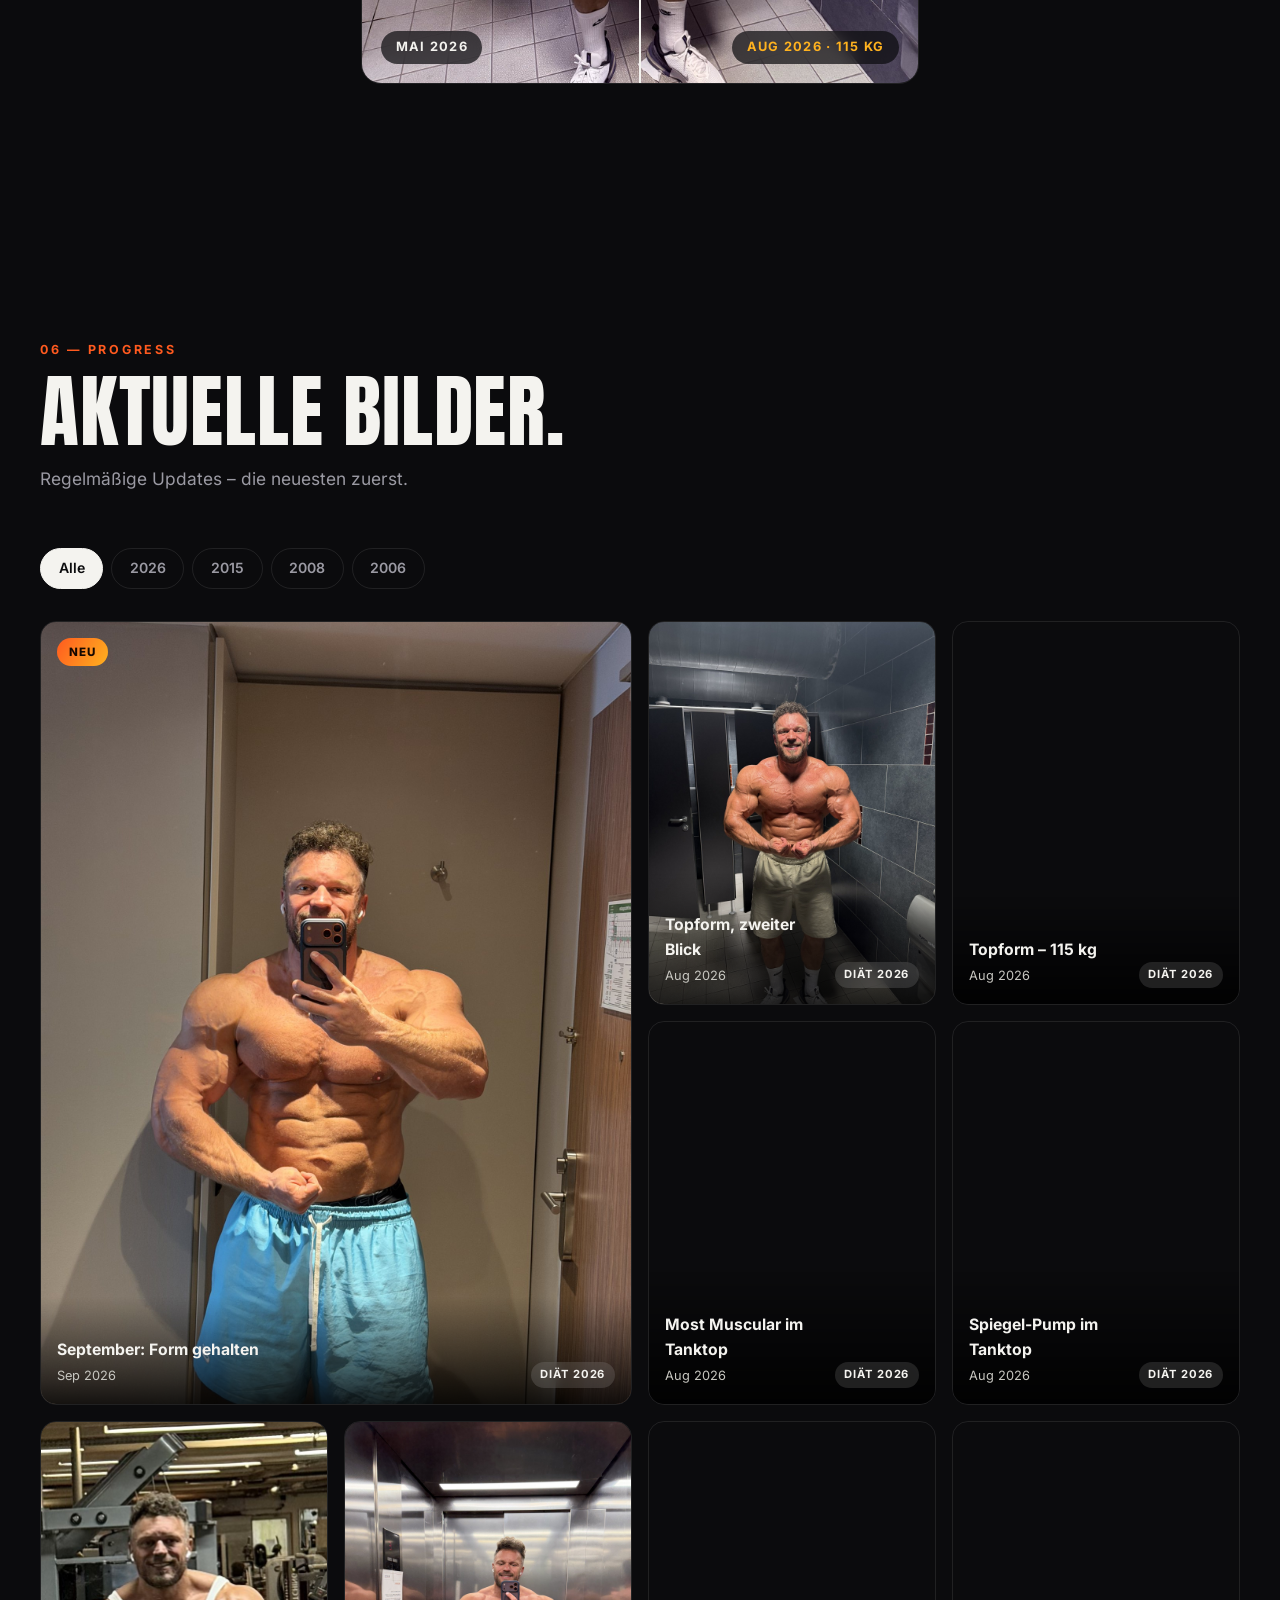
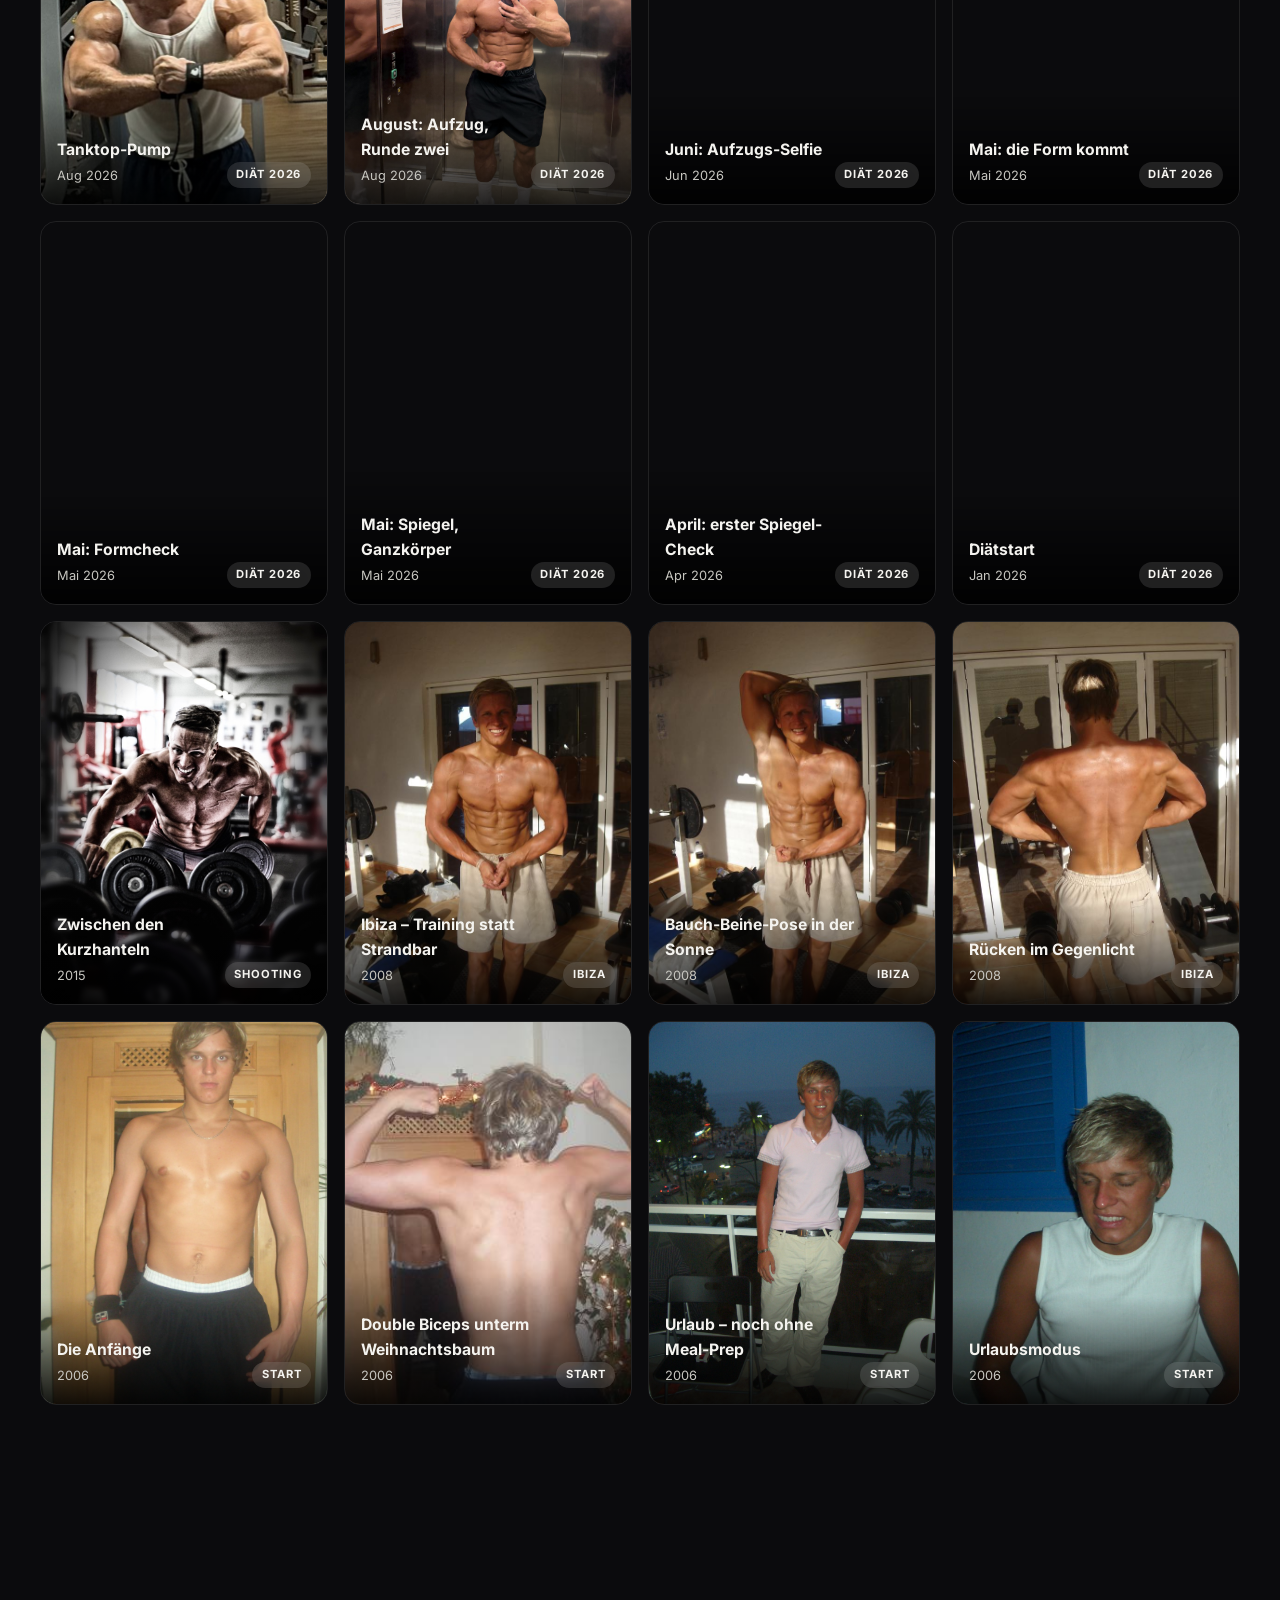
==== commit aaa75f88: "Add 'Über mich' section Fact tiles (40 years, 1.80 m, 115 kg top form, 5x training per week) and car" ====
--- a/index.html
+++ b/index.html
@@ -39,6 +39,7 @@
         <span></span><span></span>
       </button>
       <nav class="nav-links" id="navLinks">
+        <a href="#ueber-mich">Über mich</a>
         <a href="#story">Story</a>
         <a href="#buehne">Bühne</a>
         <a href="#shooting">Shooting</a>
@@ -81,10 +82,21 @@
     <!-- SPOTLIGHT: aktuelle Topform -->
     <section class="spotlight container" id="topform"></section>
 
+    <!-- ÜBER MICH -->
+    <section class="section container about" id="ueber-mich">
+      <div class="section-head reveal">
+        <p class="eyebrow">01 — Über mich</p>
+        <h2 id="aboutTitle"></h2>
+        <p class="section-lead" id="aboutLead"></p>
+      </div>
+      <div class="about-facts" id="aboutFacts"></div>
+      <div class="about-cards" id="aboutCards"></div>
+    </section>
+
     <!-- STORY / TIMELINE -->
     <section class="section container" id="story">
       <div class="section-head reveal">
-        <p class="eyebrow">01 — Story</p>
+        <p class="eyebrow">02 — Story</p>
         <h2>22 Jahre gebaut.</h2>
         <p class="section-lead">Von 70 auf 115 Kilo in 22 Jahren: Jeder Abschnitt hat Spuren hinterlassen – im Spiegel, im Kopf und im Kleiderschrank.</p>
       </div>
@@ -94,7 +106,7 @@
     <!-- COMPETITIONS -->
     <section class="section container" id="buehne">
       <div class="section-head reveal">
-        <p class="eyebrow">02 — Bühne</p>
+        <p class="eyebrow">03 — Bühne</p>
         <h2>Fünf Mal ins Rampenlicht.</h2>
         <p class="section-lead">Monatelang Hähnchen und Reis, eine Woche Peak Week, drei Minuten Posing. Jeder Start war es wert.</p>
       </div>
@@ -104,7 +116,7 @@
     <!-- SHOOTINGS -->
     <section class="section container" id="shooting">
       <div class="section-head reveal">
-        <p class="eyebrow">03 — Shooting</p>
+        <p class="eyebrow">04 — Shooting</p>
         <h2>Vor der Kamera.</h2>
         <p class="section-lead">Momentaufnahmen in Bestform – professionell fotografiert, ehrlich erarbeitet.</p>
       </div>
@@ -114,7 +126,7 @@
     <!-- BEFORE / AFTER -->
     <section class="section container" id="transformation">
       <div class="section-head reveal">
-        <p class="eyebrow">04 — Transformation</p>
+        <p class="eyebrow">05 — Transformation</p>
         <h2>Vorher. Nachher.</h2>
         <p class="section-lead">Zieh die Regler: elf Jahre Konsequenz – und eine Diät, die es in sich hatte.</p>
       </div>
@@ -124,7 +136,7 @@
     <!-- PROGRESS GALLERY -->
     <section class="section container" id="progress">
       <div class="section-head reveal">
-        <p class="eyebrow">05 — Progress</p>
+        <p class="eyebrow">06 — Progress</p>
         <h2>Aktuelle Bilder.</h2>
         <p class="section-lead">Regelmäßige Updates – die neuesten zuerst.</p>
       </div>
@@ -135,7 +147,7 @@
     <!-- STRENGTH -->
     <section class="section container" id="kraft">
       <div class="section-head reveal">
-        <p class="eyebrow">06 — Zahlen</p>
+        <p class="eyebrow">07 — Zahlen</p>
         <h2>In Zahlen.</h2>
         <p class="section-lead">Kilos, die Geschichten erzählen. Die Waage lügt nicht – leider auch nicht im Januar.</p>
       </div>
@@ -144,7 +156,7 @@
 
     <!-- CONTACT -->
     <section class="section container contact reveal" id="kontakt">
-      <p class="eyebrow">07 — Kontakt</p>
+      <p class="eyebrow">08 — Kontakt</p>
       <h2>Die Reise geht weiter.</h2>
       <p class="section-lead">Fragen, Kooperationen oder einfach Motivation teilen – schreib mir.</p>
       <div class="contact-links" id="contactLinks"></div>
--- a/styles.css
+++ b/styles.css
@@ -492,6 +492,98 @@
   font-size: 1.08rem;
 }
 
+/* ---------- Über mich ---------- */
+.about-facts {
+  display: grid;
+  grid-template-columns: repeat(4, 1fr);
+  gap: 1rem;
+  margin-bottom: 1rem;
+}
+
+.about-fact {
+  padding: 1.6rem;
+  border-radius: var(--radius);
+  border: 1px solid var(--line);
+  background: var(--card);
+}
+
+.about-fact strong {
+  display: block;
+  font-family: var(--display);
+  font-weight: 400;
+  font-size: clamp(2.4rem, 5vw, 3.6rem);
+  line-height: 1;
+  background: var(--grad);
+  -webkit-background-clip: text;
+  background-clip: text;
+  color: transparent;
+}
+
+.about-fact span {
+  color: var(--muted);
+  font-size: 0.9rem;
+}
+
+.about-cards {
+  display: grid;
+  grid-template-columns: repeat(2, 1fr);
+  gap: 1rem;
+}
+
+.about-card {
+  padding: 2rem;
+  border-radius: var(--radius);
+  border: 1px solid var(--line);
+  background: var(--card);
+  transition: border-color 0.3s, transform 0.4s var(--ease);
+}
+
+.about-card:hover {
+  border-color: rgba(255, 90, 31, 0.45);
+  transform: translateY(-4px);
+}
+
+.about-card h3 {
+  font-family: var(--display);
+  font-weight: 400;
+  text-transform: uppercase;
+  font-size: clamp(1.8rem, 3.5vw, 2.4rem);
+  line-height: 1.05;
+  margin: 0.6rem 0 0.8rem;
+}
+
+.about-value {
+  font-family: var(--display);
+  font-size: clamp(2rem, 4.5vw, 3rem);
+  line-height: 1.05;
+  margin: 0.6rem 0 0.8rem;
+  background: var(--grad);
+  -webkit-background-clip: text;
+  background-clip: text;
+  color: transparent;
+}
+
+.about-card p:last-child {
+  color: var(--muted);
+}
+
+.about-chips {
+  list-style: none;
+  display: flex;
+  flex-wrap: wrap;
+  gap: 0.5rem;
+  margin-bottom: 1rem;
+}
+
+.about-chips li {
+  padding: 0.35rem 0.85rem;
+  border-radius: 999px;
+  border: 1px solid var(--line);
+  background: rgba(255, 255, 255, 0.04);
+  font-size: 0.85rem;
+  font-weight: 600;
+}
+
 /* ---------- Timeline ---------- */
 .timeline {
   list-style: none;
@@ -1265,6 +1357,14 @@
 
 /* ---------- Responsive ---------- */
 @media (max-width: 900px) {
+  .about-facts {
+    grid-template-columns: repeat(2, 1fr);
+  }
+
+  .about-cards {
+    grid-template-columns: 1fr;
+  }
+
   .spotlight {
     grid-template-columns: 1fr;
   }
@@ -1330,7 +1430,8 @@
   }
 }
 
-@media (max-width: 720px) {
+/* Klapp-Menü schon ab Tablet-Breite, damit die Navigation nie umbricht */
+@media (max-width: 960px) {
   .nav-toggle {
     display: block;
   }
@@ -1363,7 +1464,9 @@
     text-align: center;
     border: 0;
   }
-
+}
+
+@media (max-width: 720px) {
   .gallery {
     grid-template-columns: repeat(2, 1fr);
     gap: 0.6rem;
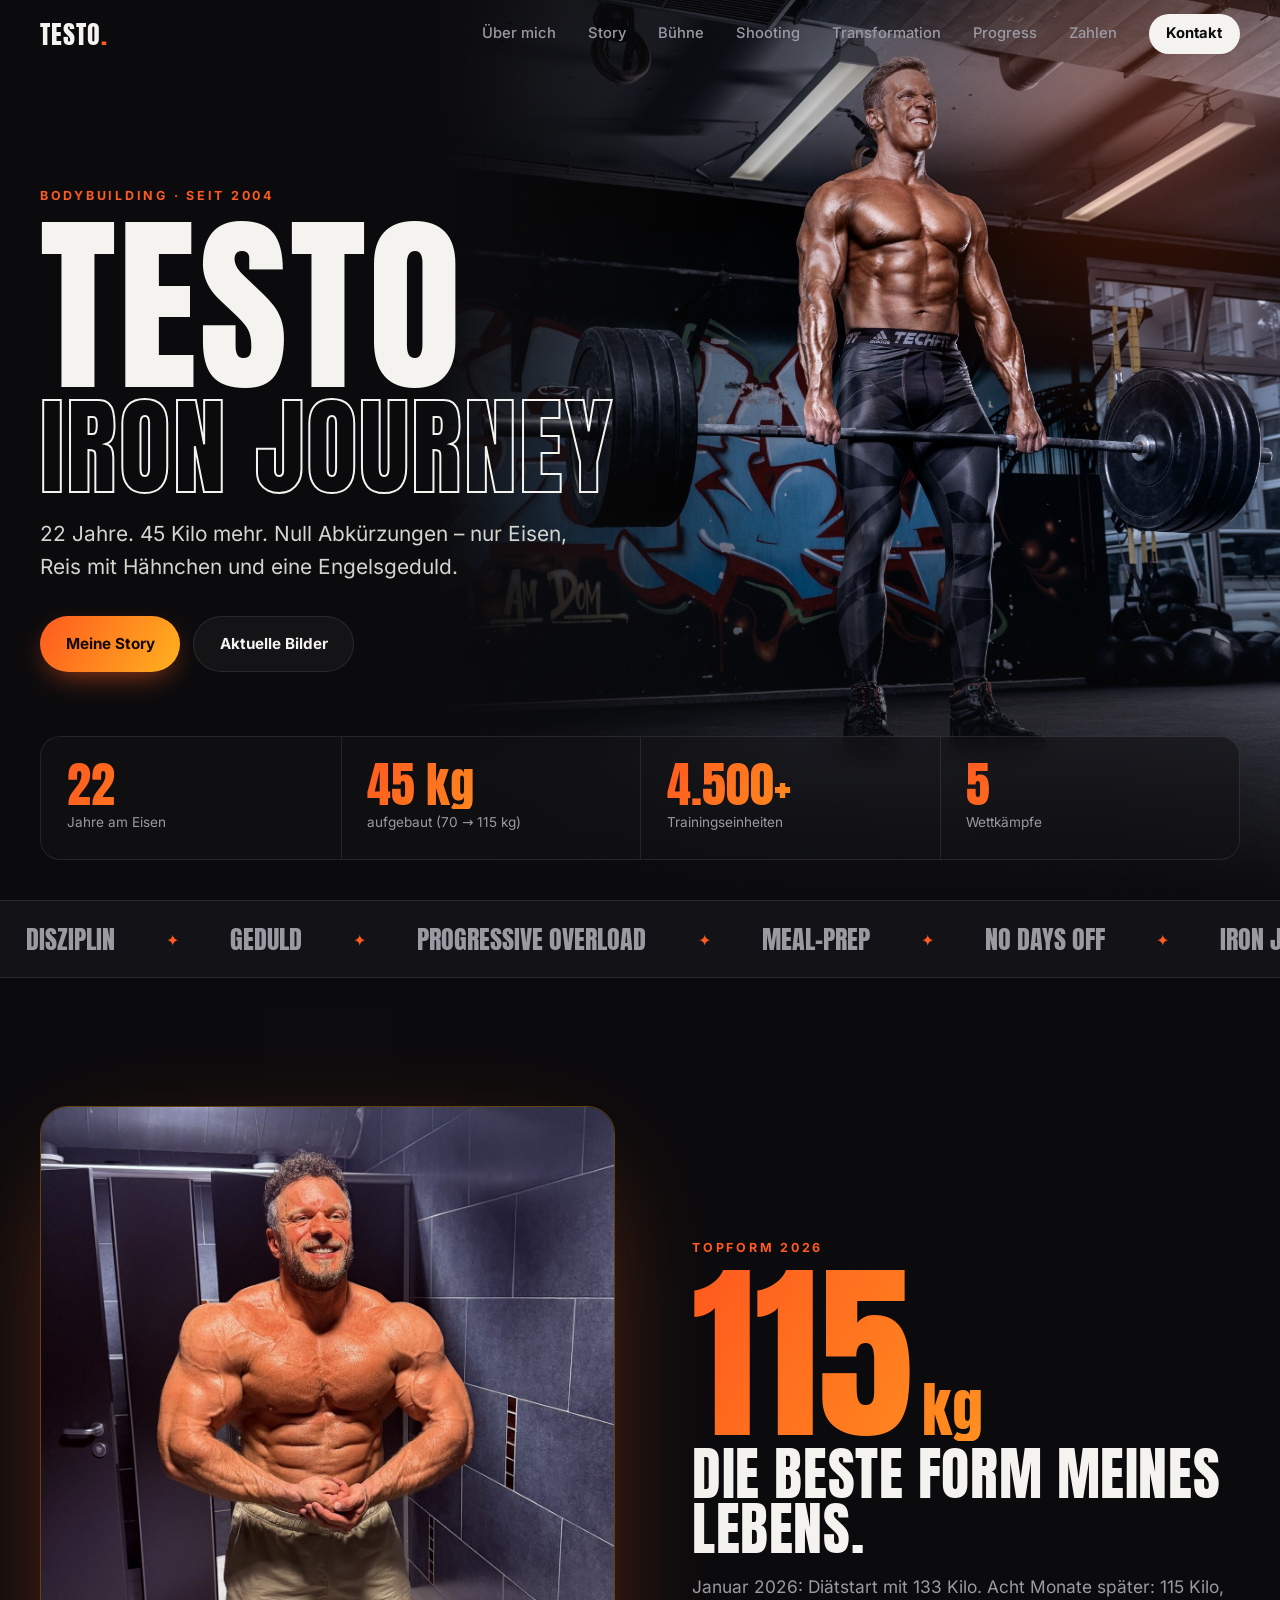
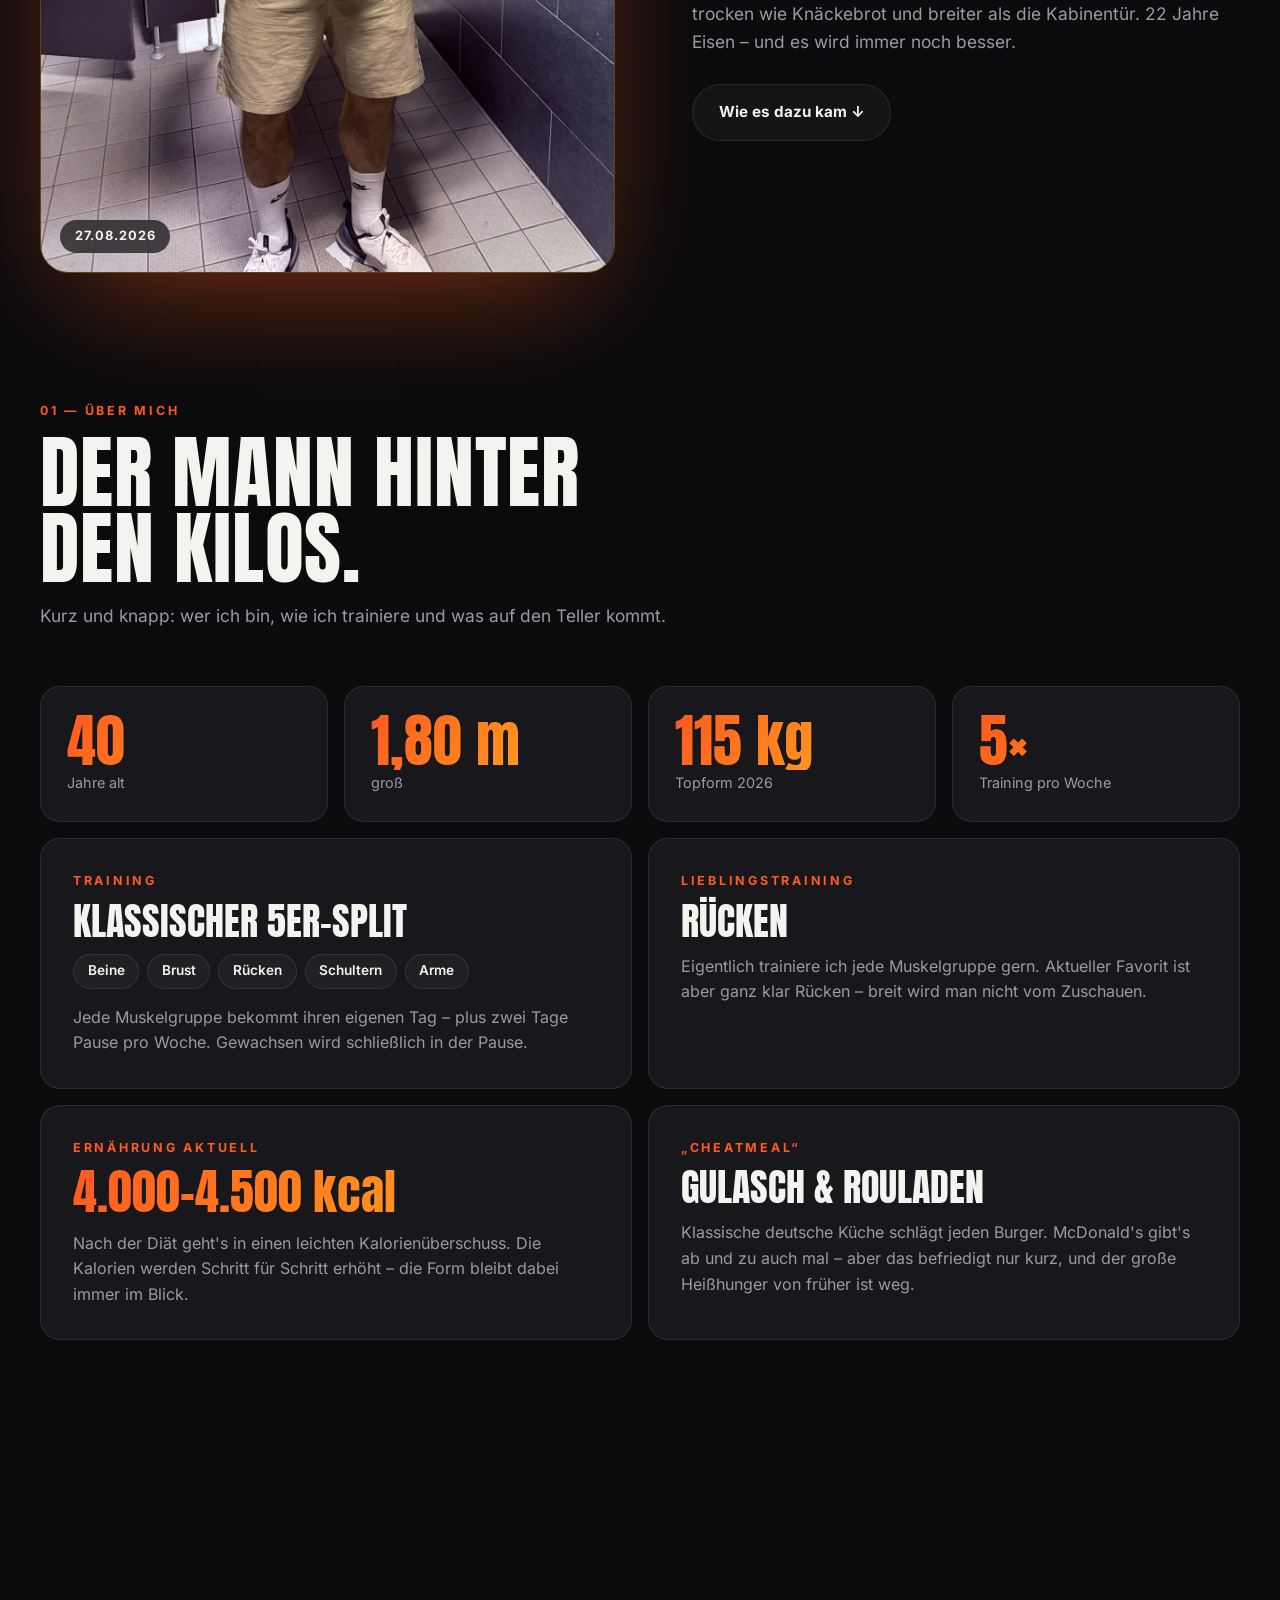
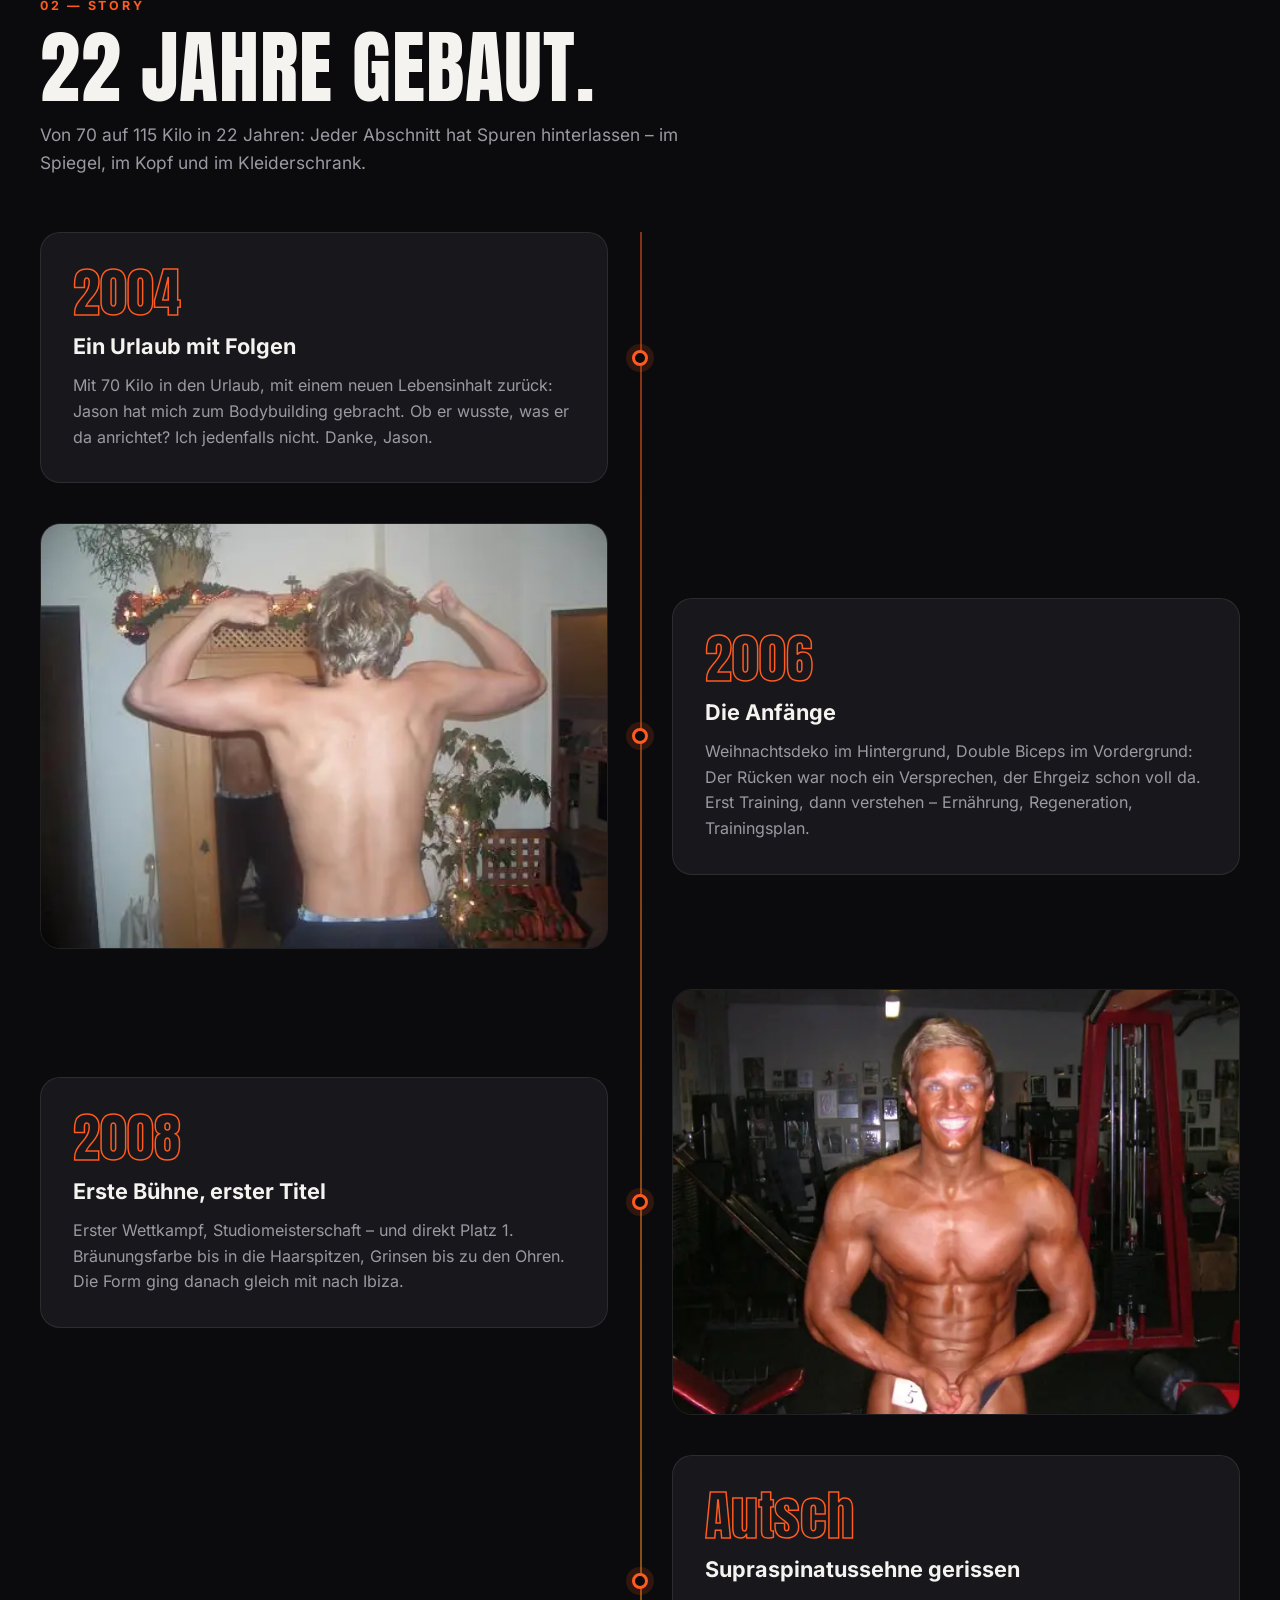
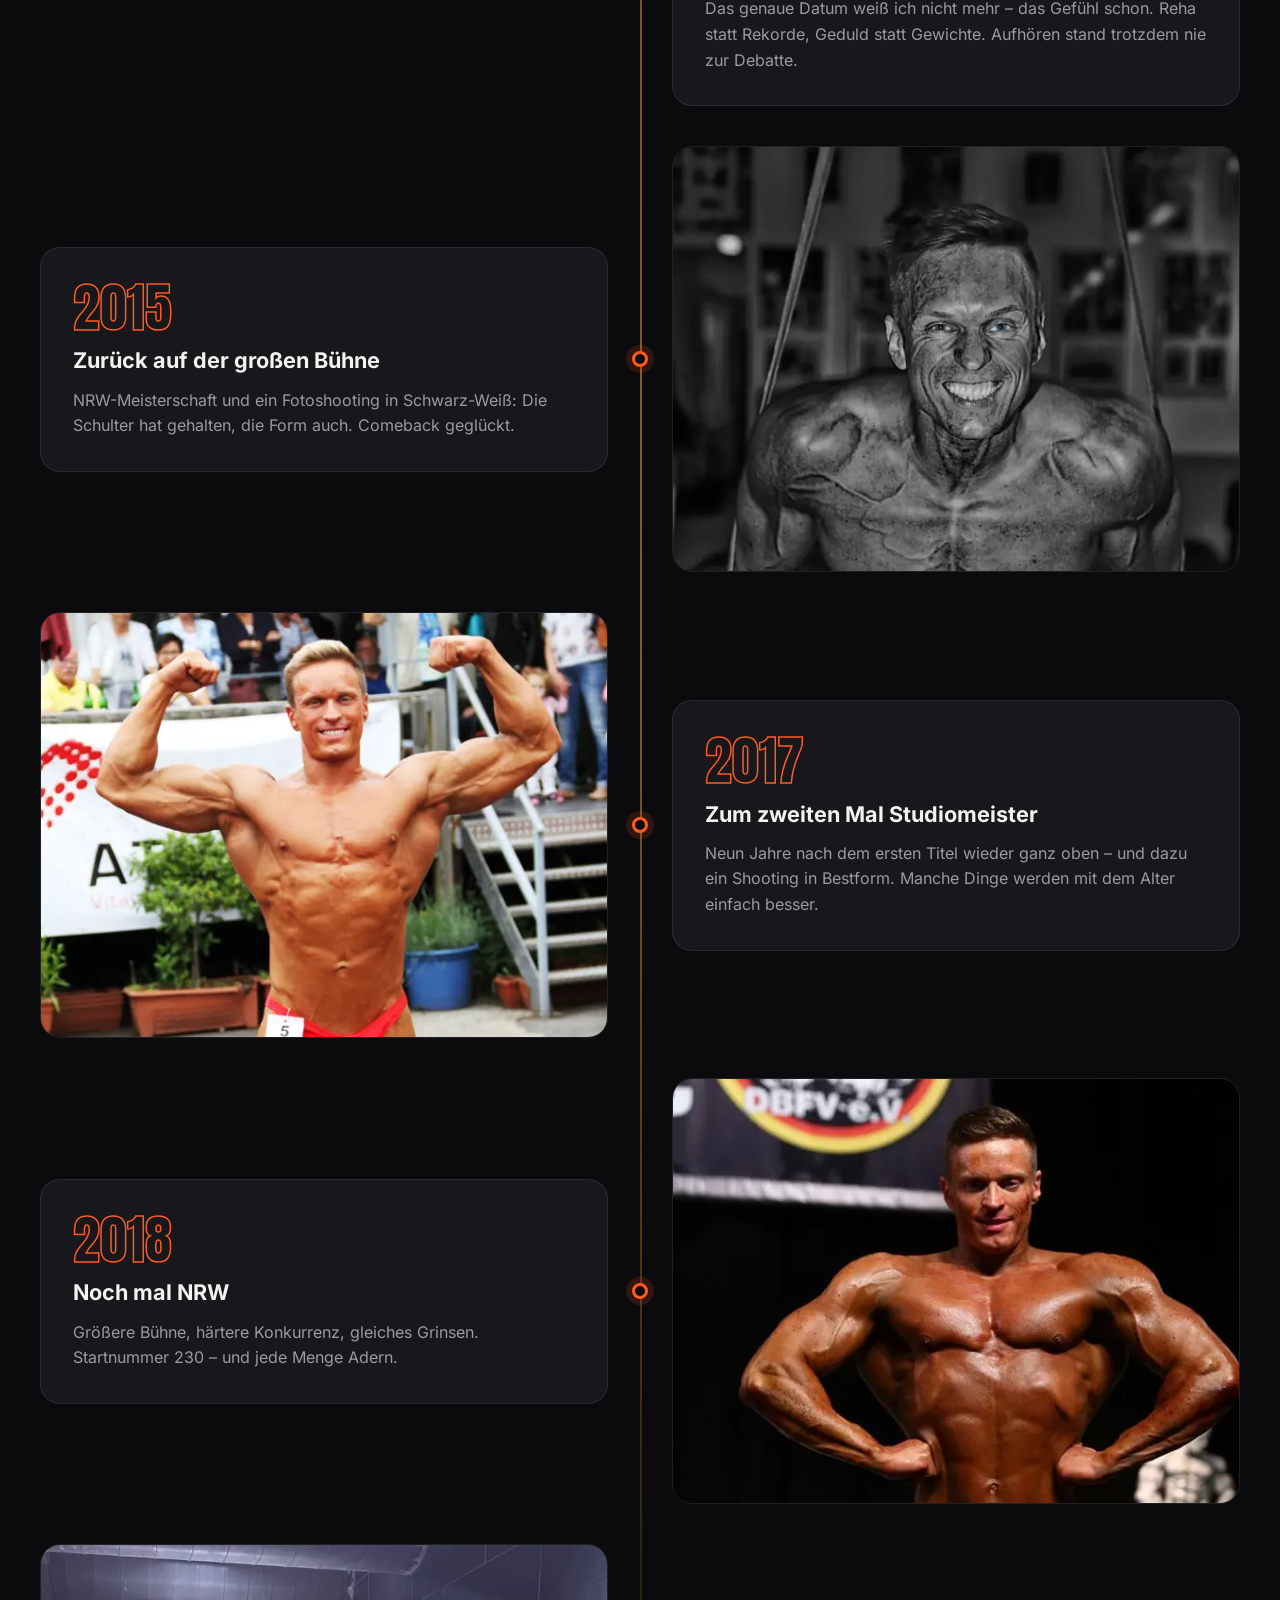
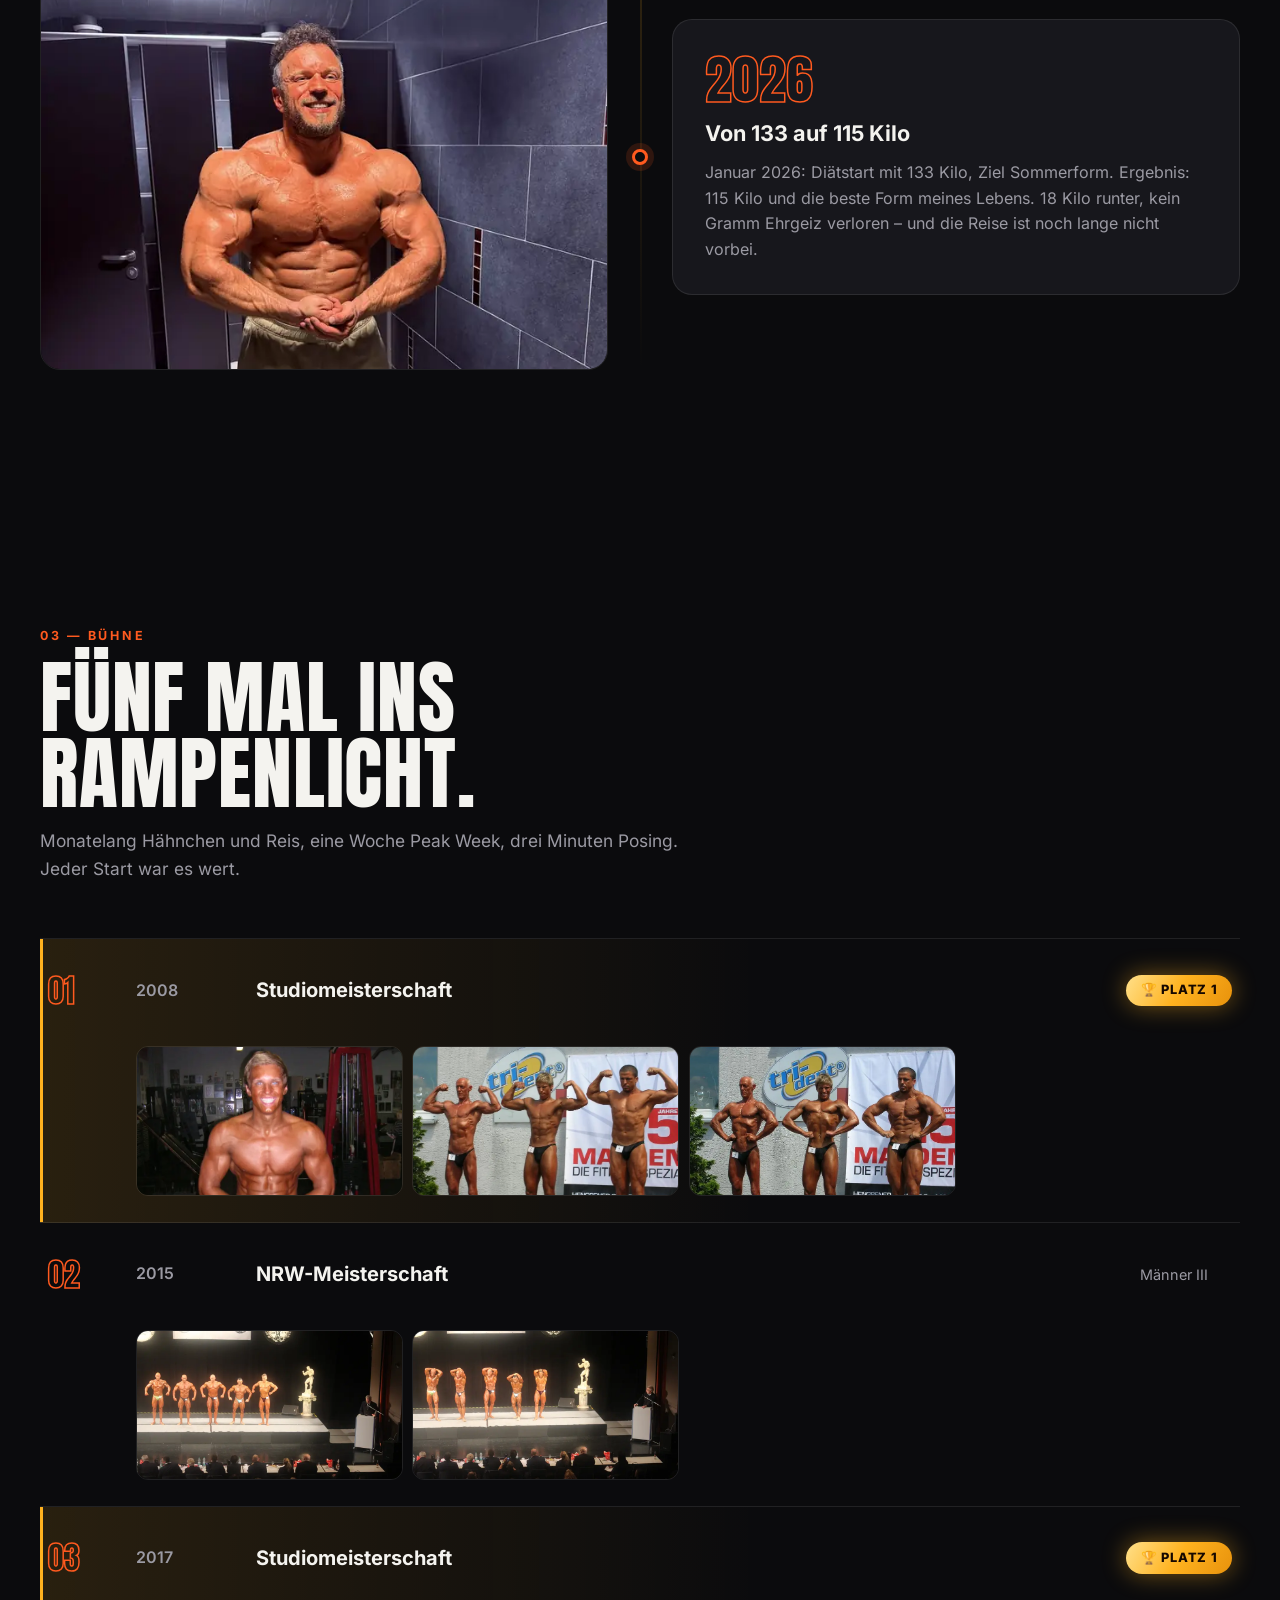
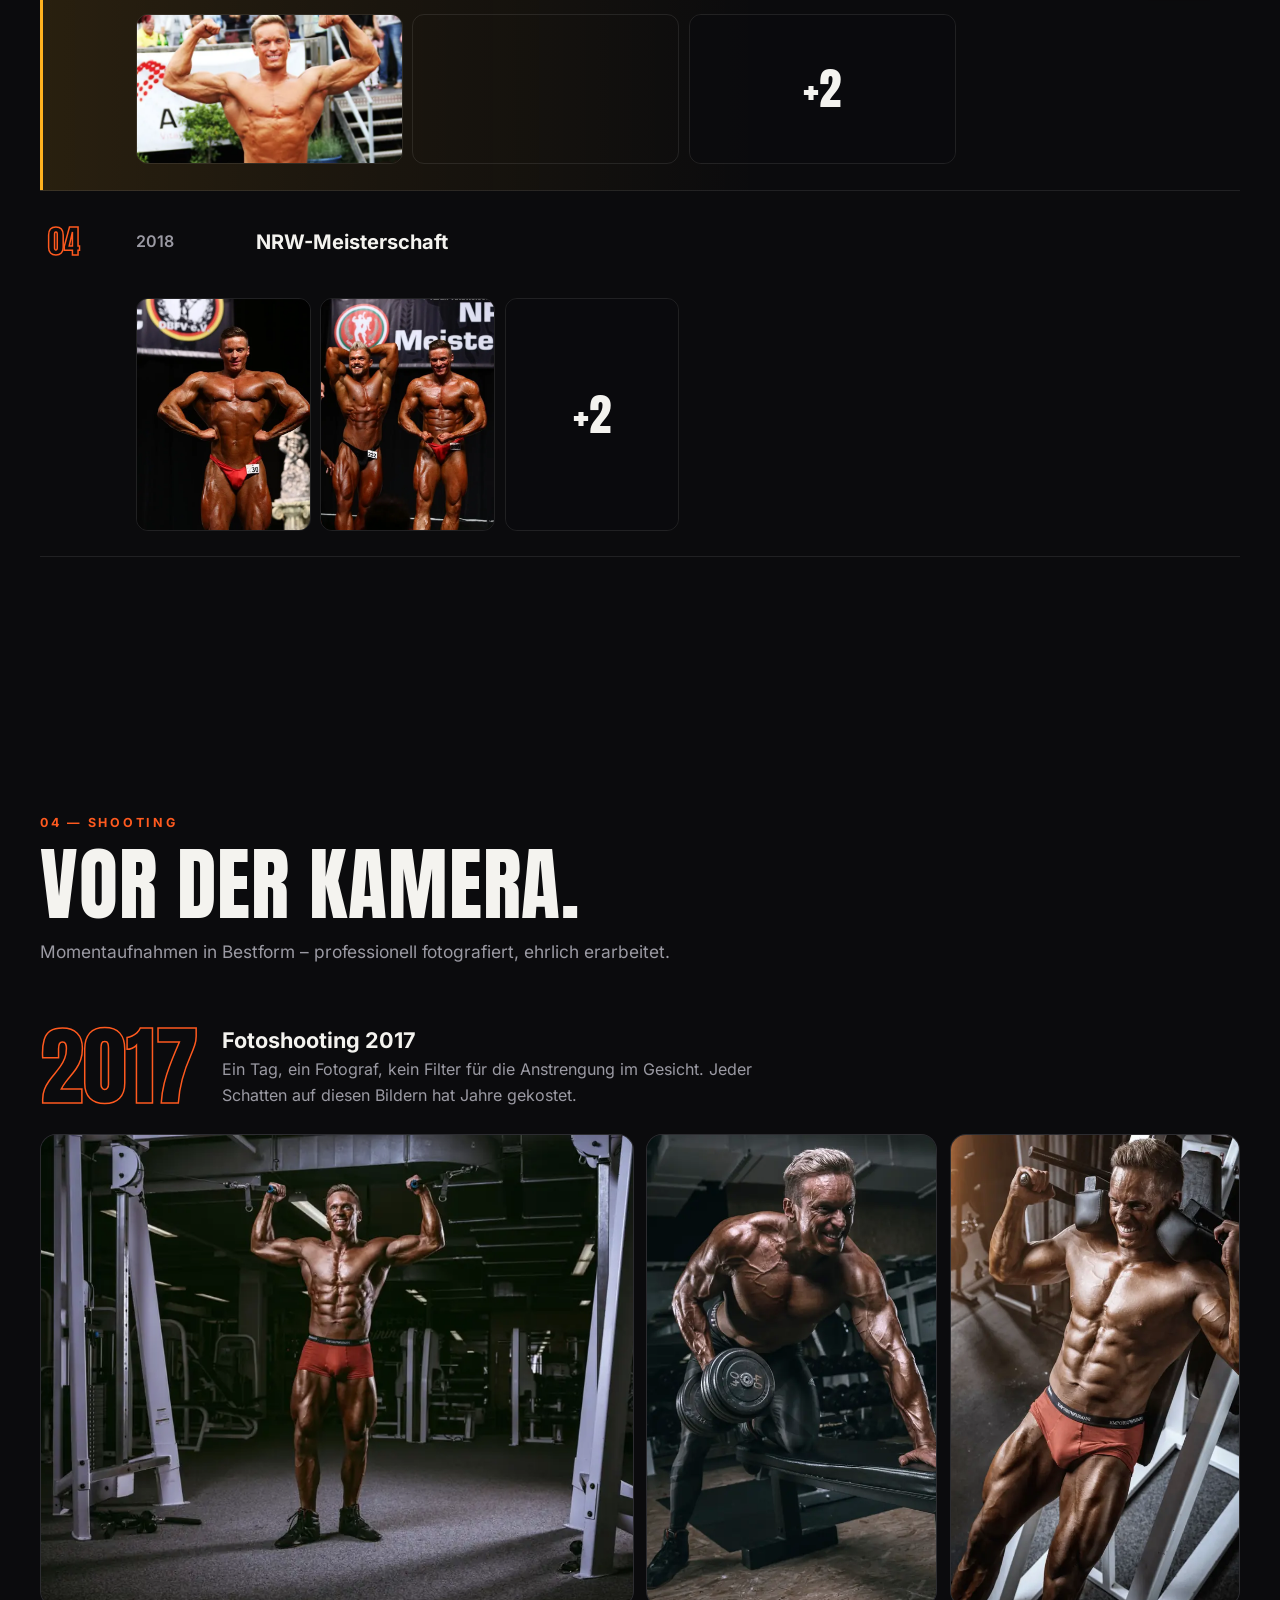
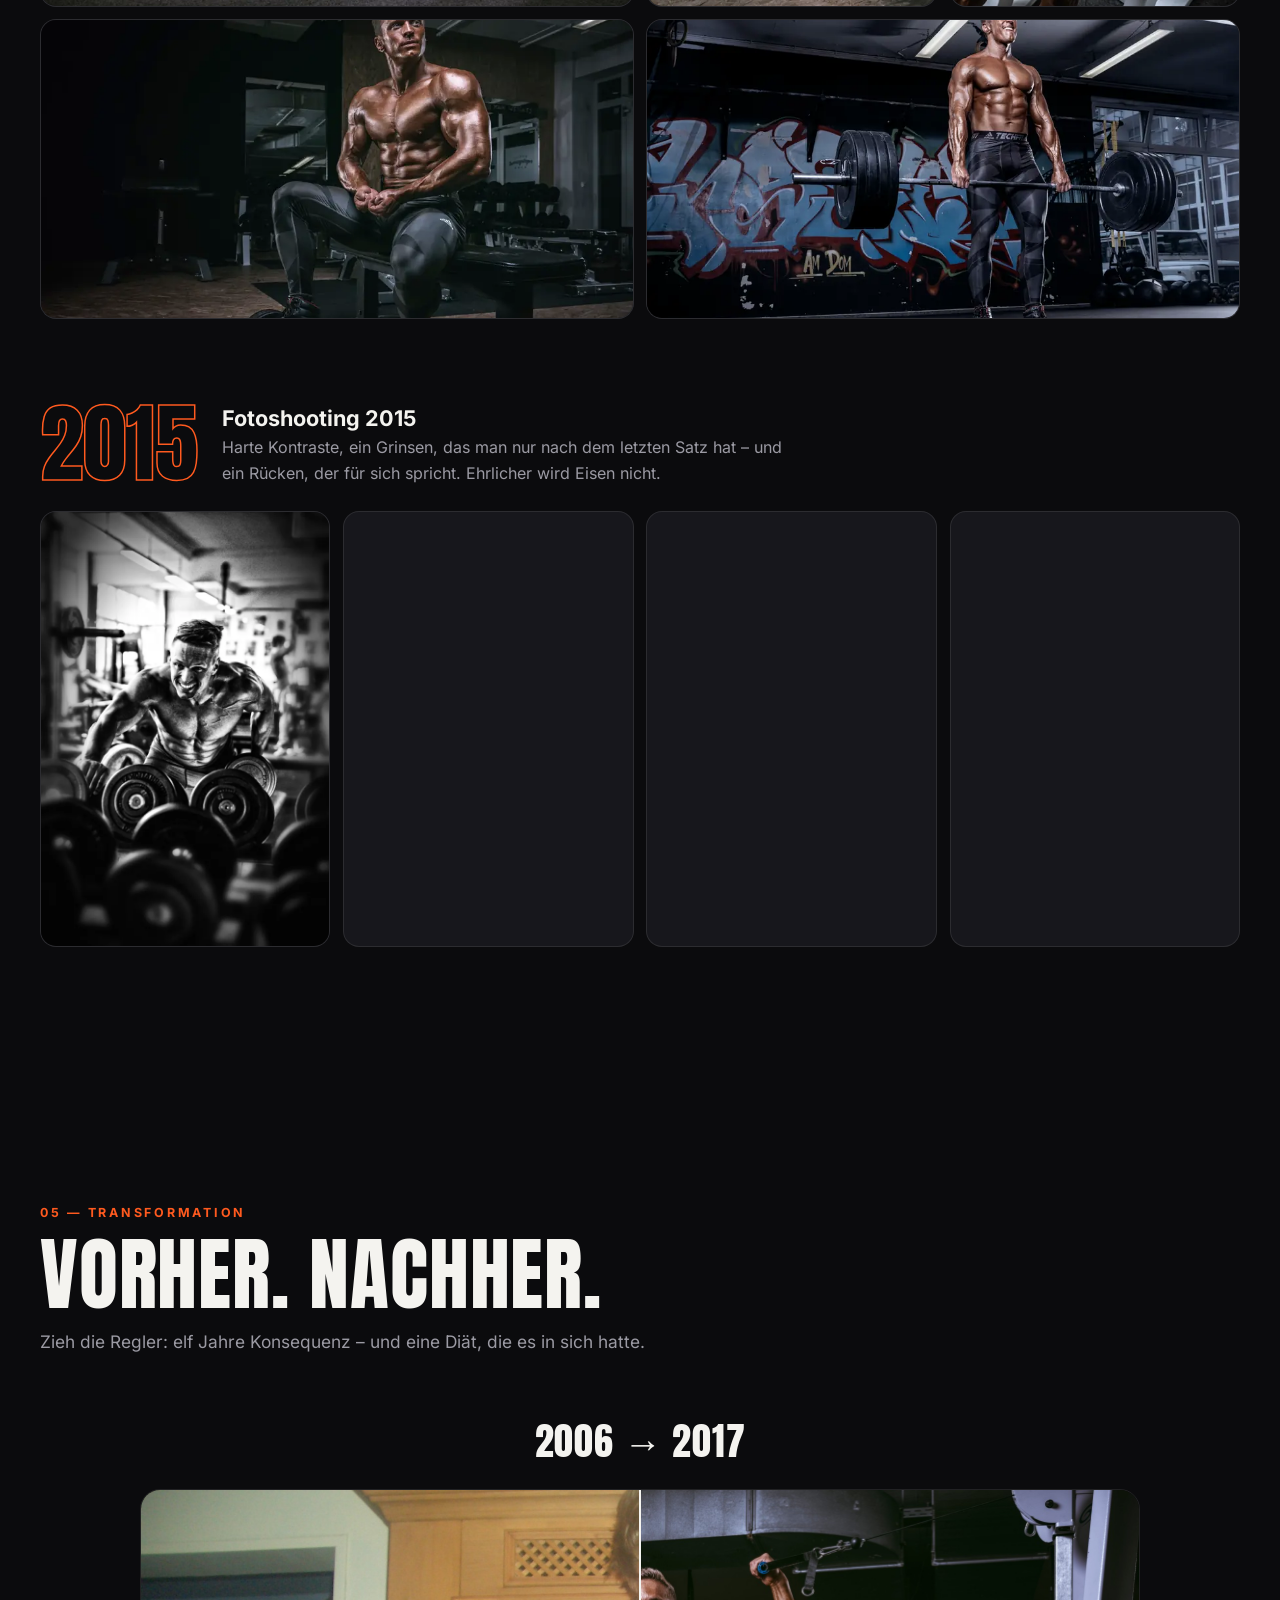
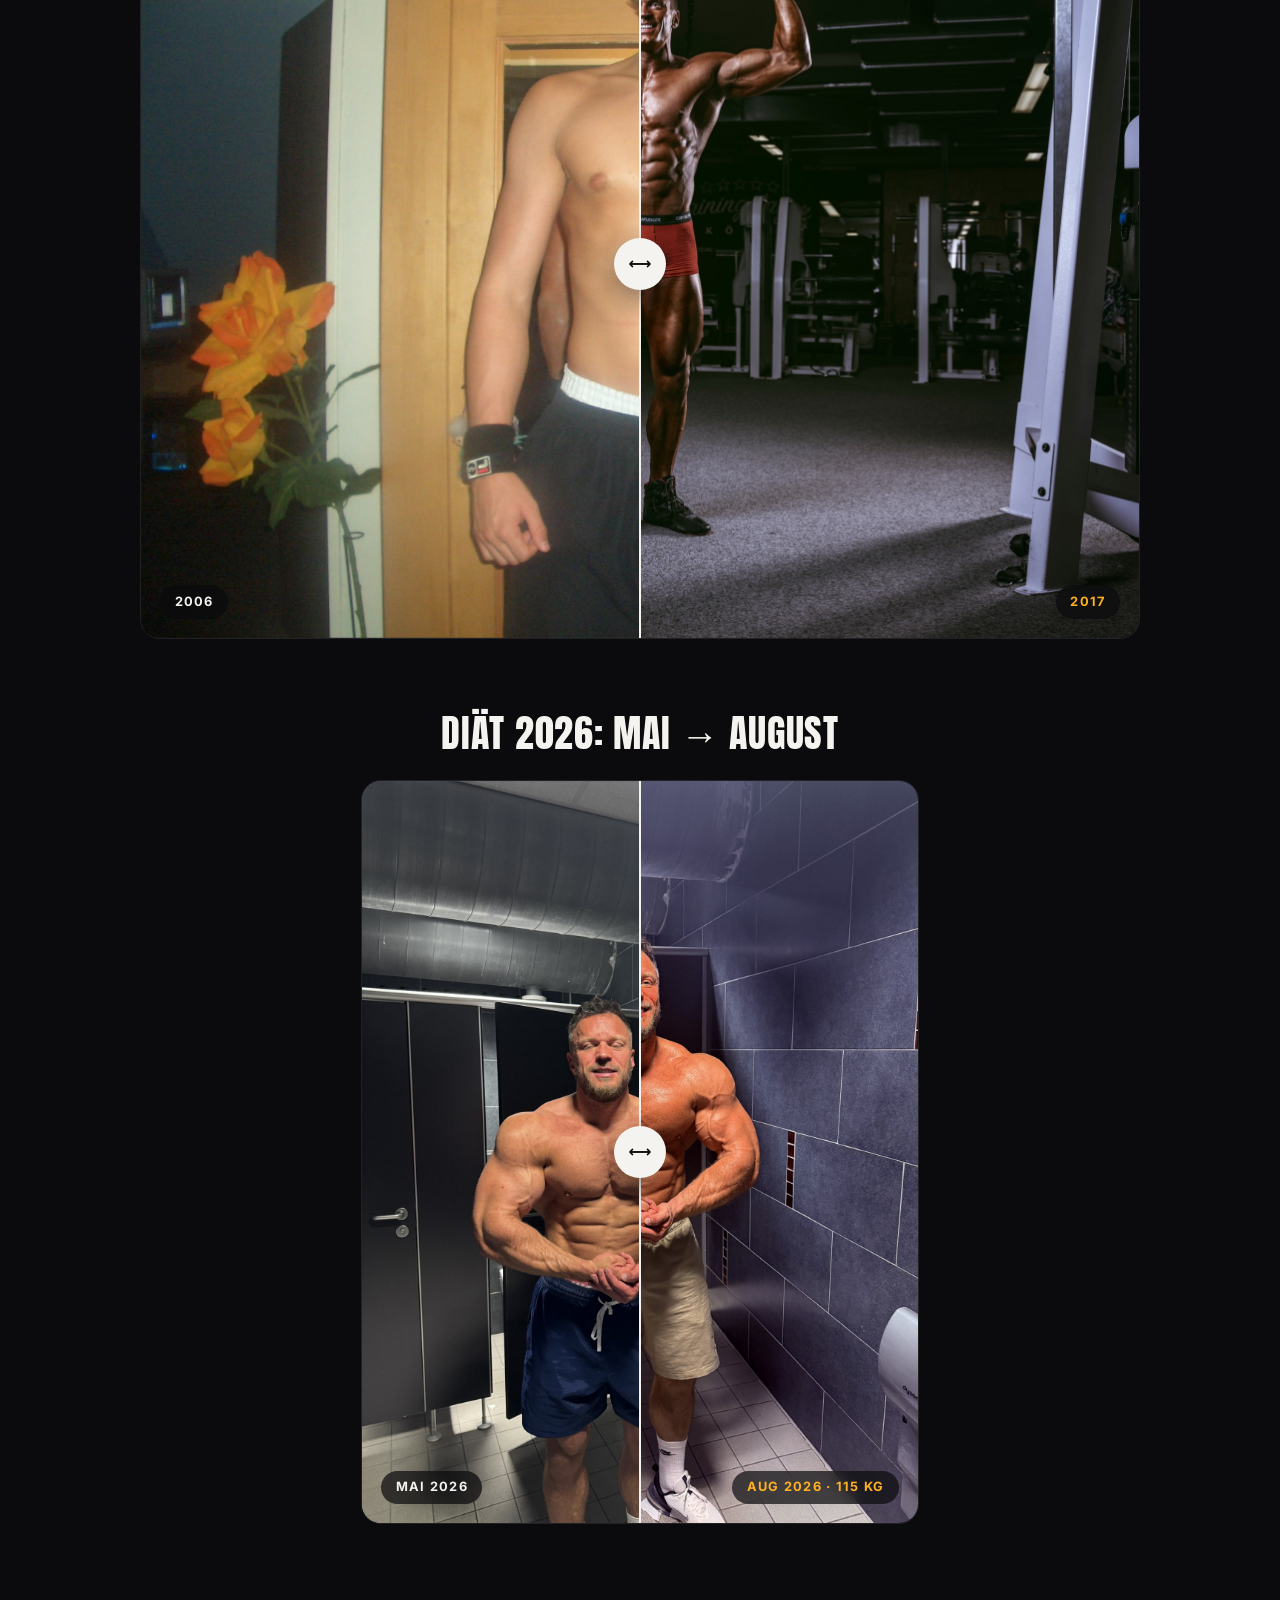
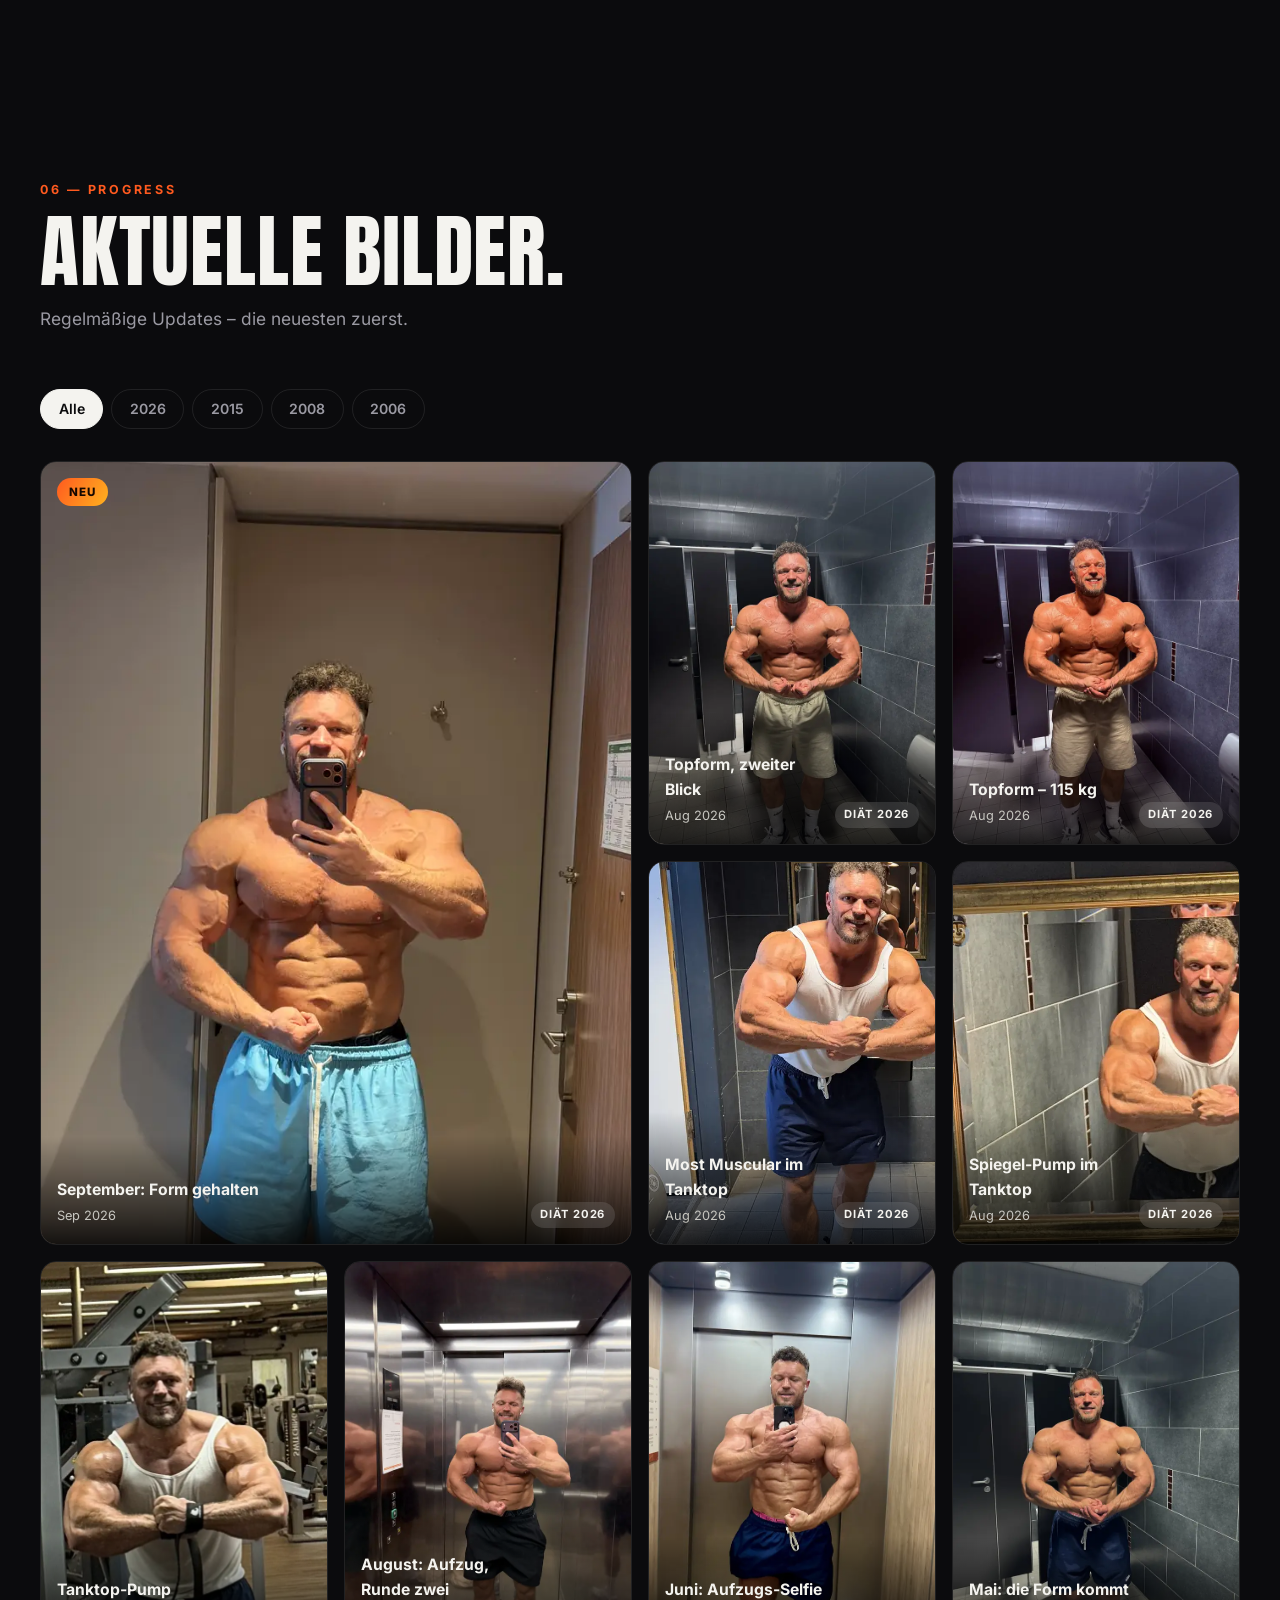
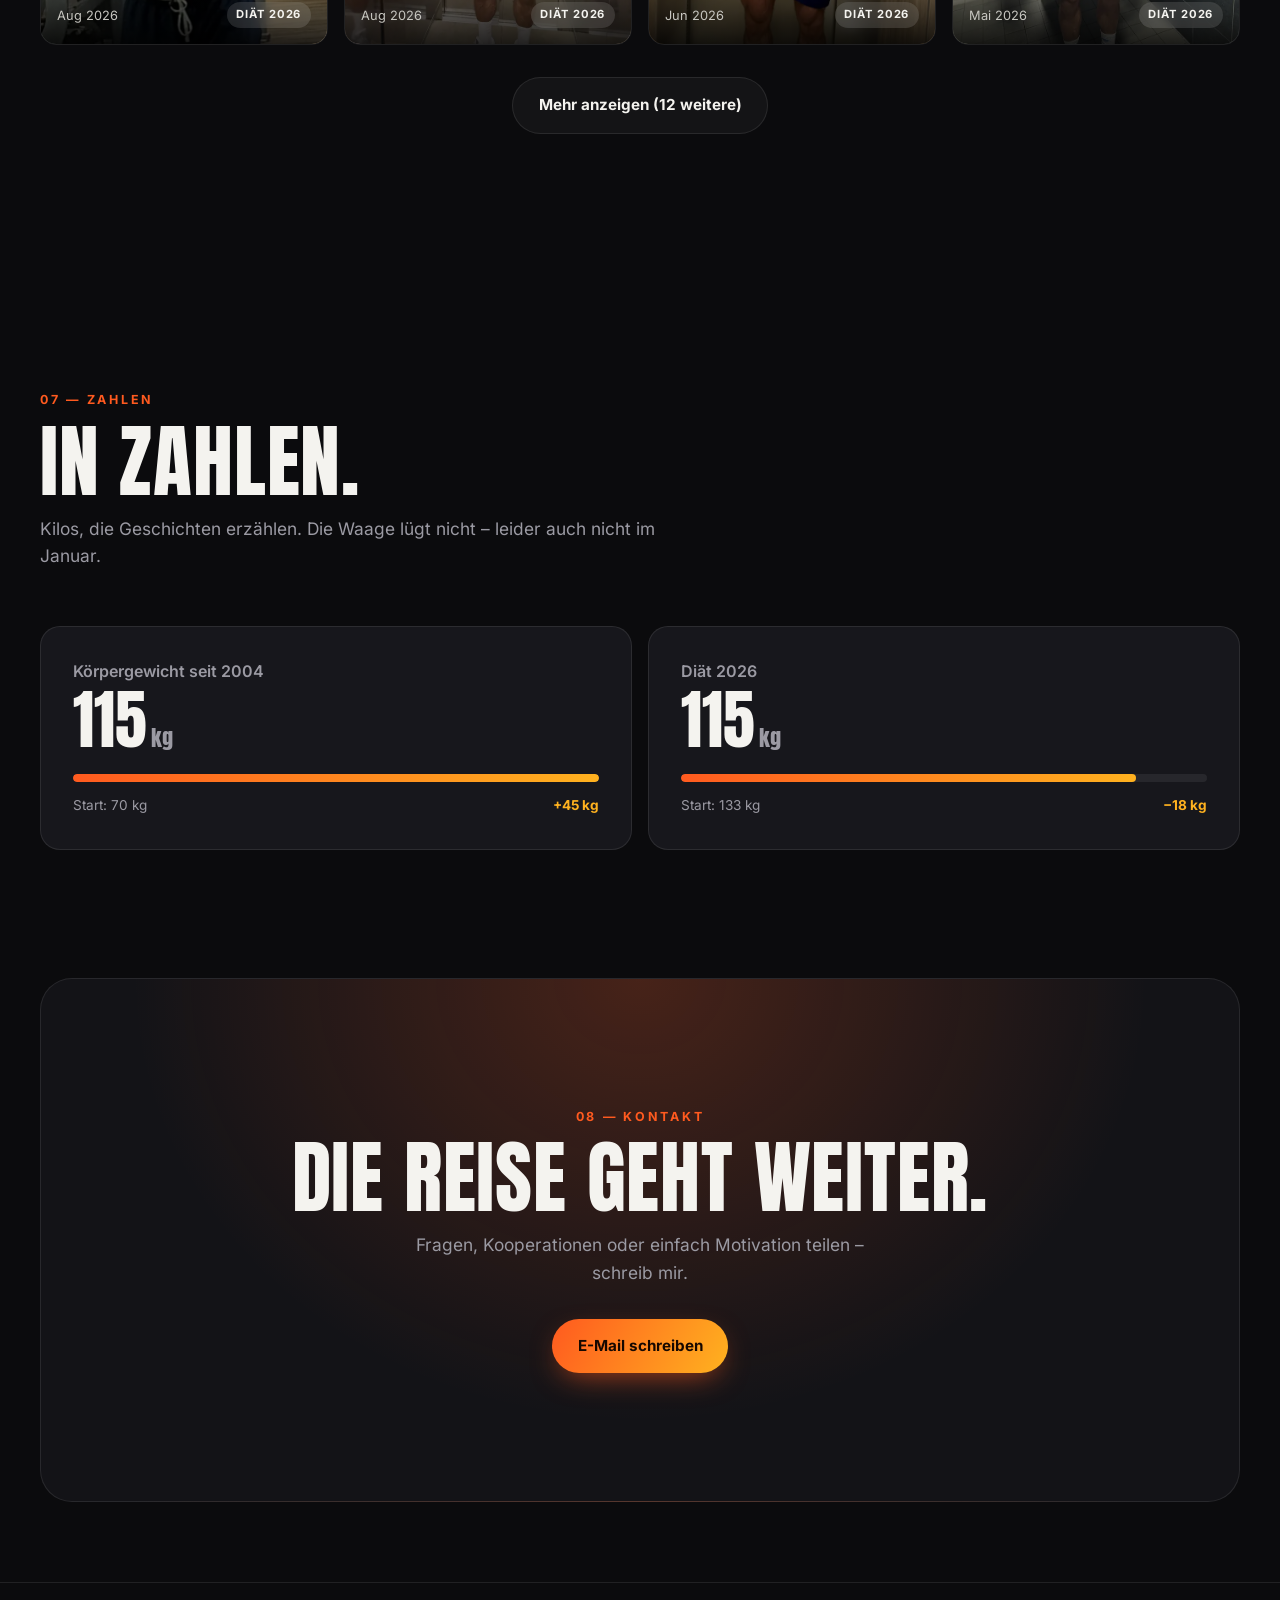
==== commit ce6ef3e4: "Faster page: WebP thumbnails and 'Mehr anzeigen' in gallery - 46 WebP previews (max 900 px) for gall" ====
--- a/index.html
+++ b/index.html
@@ -142,6 +142,9 @@
       </div>
       <div class="filters reveal" id="filters" role="toolbar" aria-label="Galerie nach Jahr filtern"></div>
       <div class="gallery" id="gallery"></div>
+      <div class="gallery-more">
+        <button type="button" class="btn btn-ghost" id="galleryMore" hidden></button>
+      </div>
     </section>
 
     <!-- STRENGTH -->
--- a/styles.css
+++ b/styles.css
@@ -766,6 +766,26 @@
   aspect-ratio: 3 / 4;
 }
 
+.comp-photo {
+  position: relative;
+}
+
+.comp-more {
+  position: absolute;
+  inset: 0;
+  display: grid;
+  place-items: center;
+  background: rgba(11, 11, 13, 0.62);
+  font-family: var(--display);
+  font-size: clamp(2rem, 4vw, 2.8rem);
+  color: var(--text);
+  transition: background 0.3s;
+}
+
+.comp-photo:hover .comp-more {
+  background: rgba(11, 11, 13, 0.45);
+}
+
 .comp-photo img {
   width: 100%;
   height: 100%;
@@ -1145,6 +1165,16 @@
   text-transform: uppercase;
 }
 
+.gallery-more {
+  display: flex;
+  justify-content: center;
+  margin-top: 2rem;
+}
+
+.gallery-more .btn[hidden] {
+  display: none;
+}
+
 /* ---------- Lifts ---------- */
 .lifts {
   display: grid;
@@ -1422,7 +1452,9 @@
   .comp-name { grid-column: 2; grid-row: 1; font-size: 1.05rem; overflow-wrap: anywhere; hyphens: auto; }
   .comp-div { grid-column: 2; grid-row: 3; font-size: 0.85rem; }
   .comp-photos,
-  .comp-photos--portraits { grid-column: 1 / -1; grid-template-columns: repeat(2, minmax(0, 1fr)); margin-top: 0.8rem; }
+  .comp-photos--portraits { grid-column: 1 / -1; grid-template-columns: repeat(3, minmax(0, 1fr)); gap: 0.4rem; margin-top: 0.8rem; }
+  .comp-photos .comp-photo,
+  .comp-photos--portraits .comp-photo { aspect-ratio: 1 / 1; border-radius: 10px; }
   .comp-place { grid-column: 3; grid-row: 1 / span 2; }
 
   .compare {
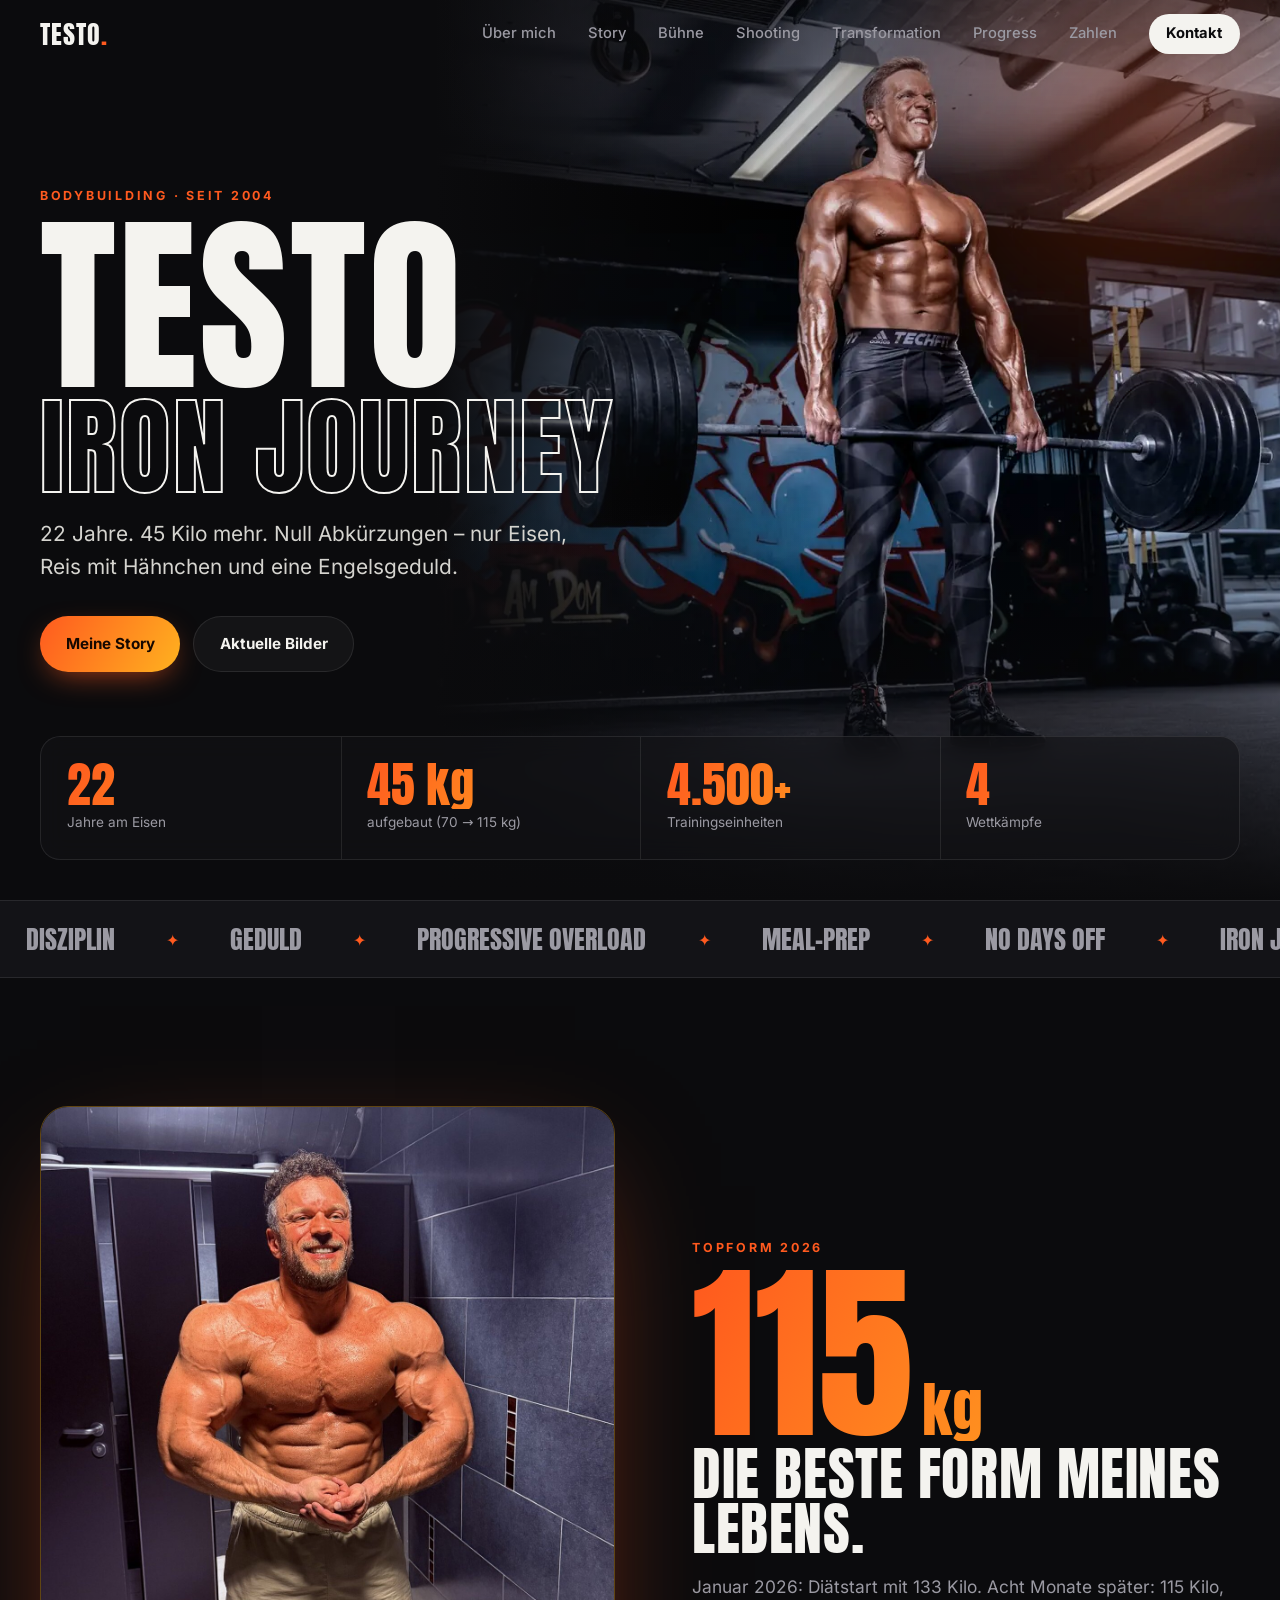
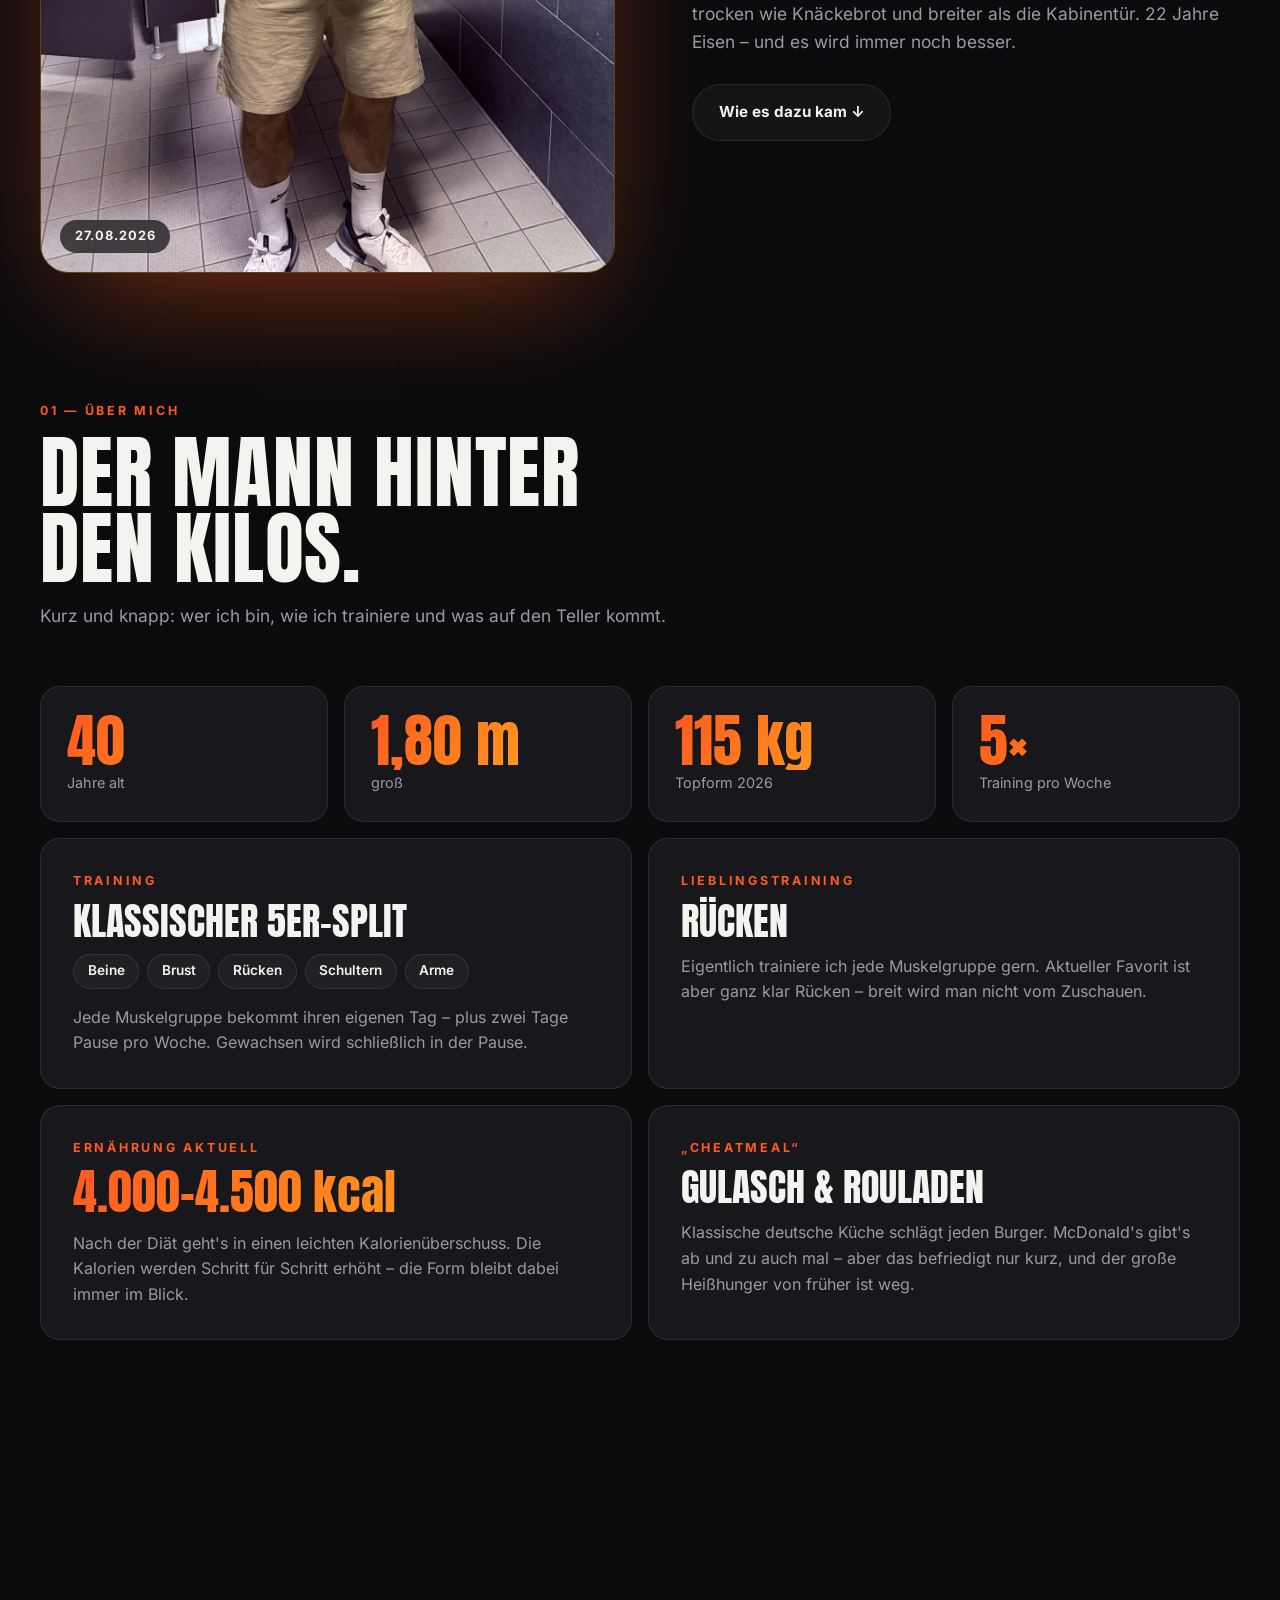
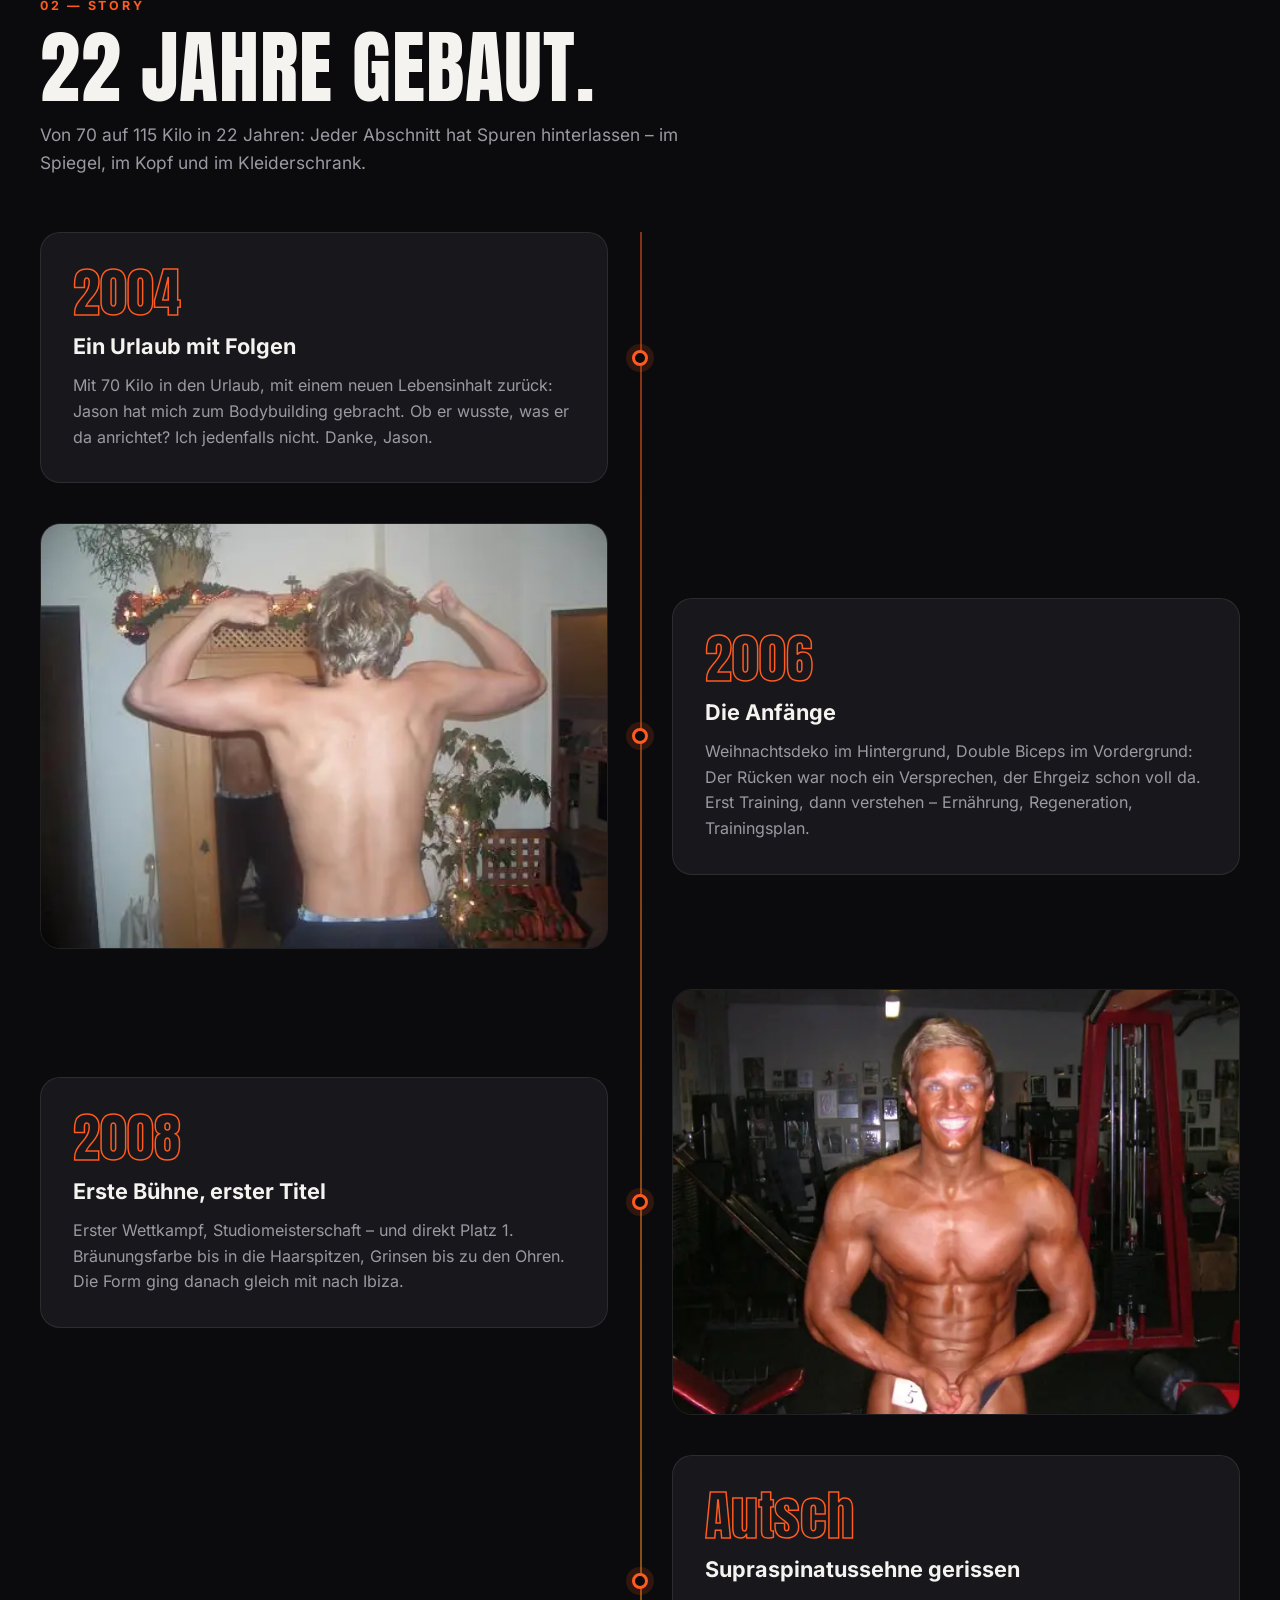
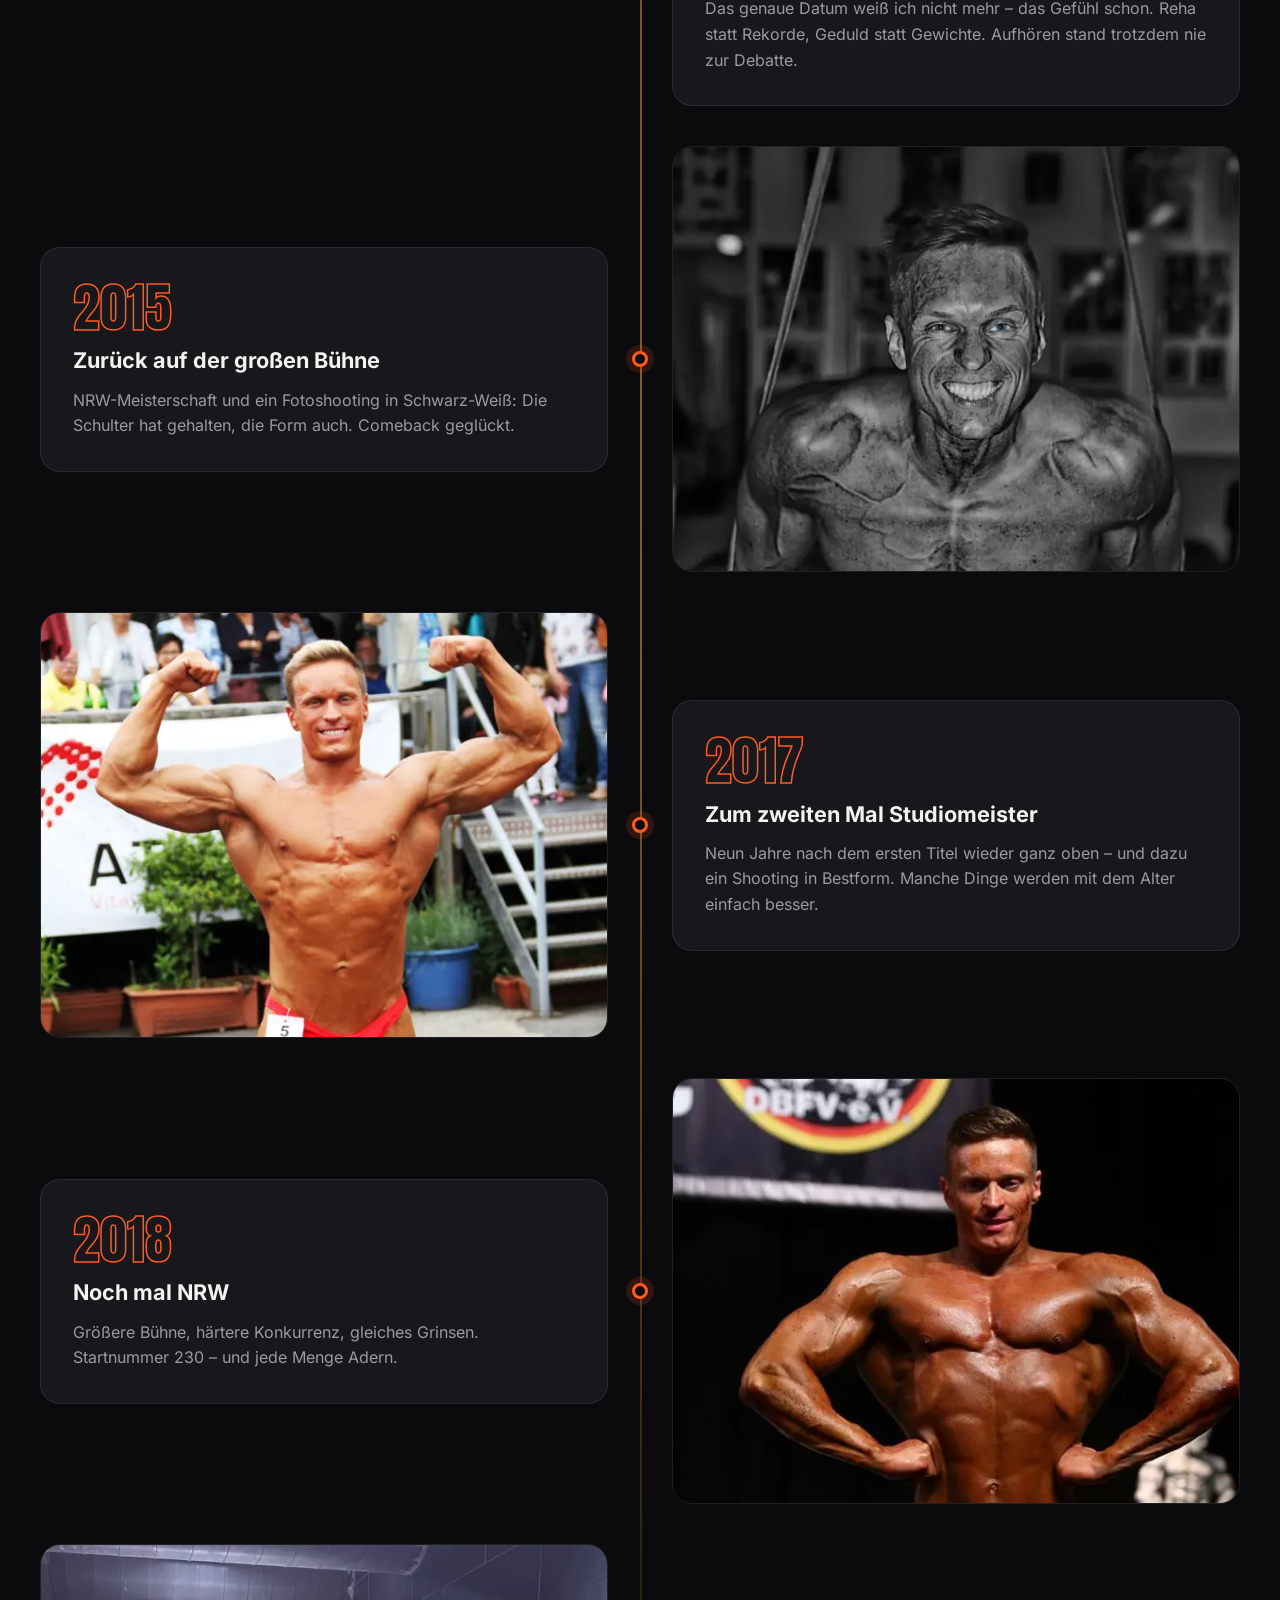
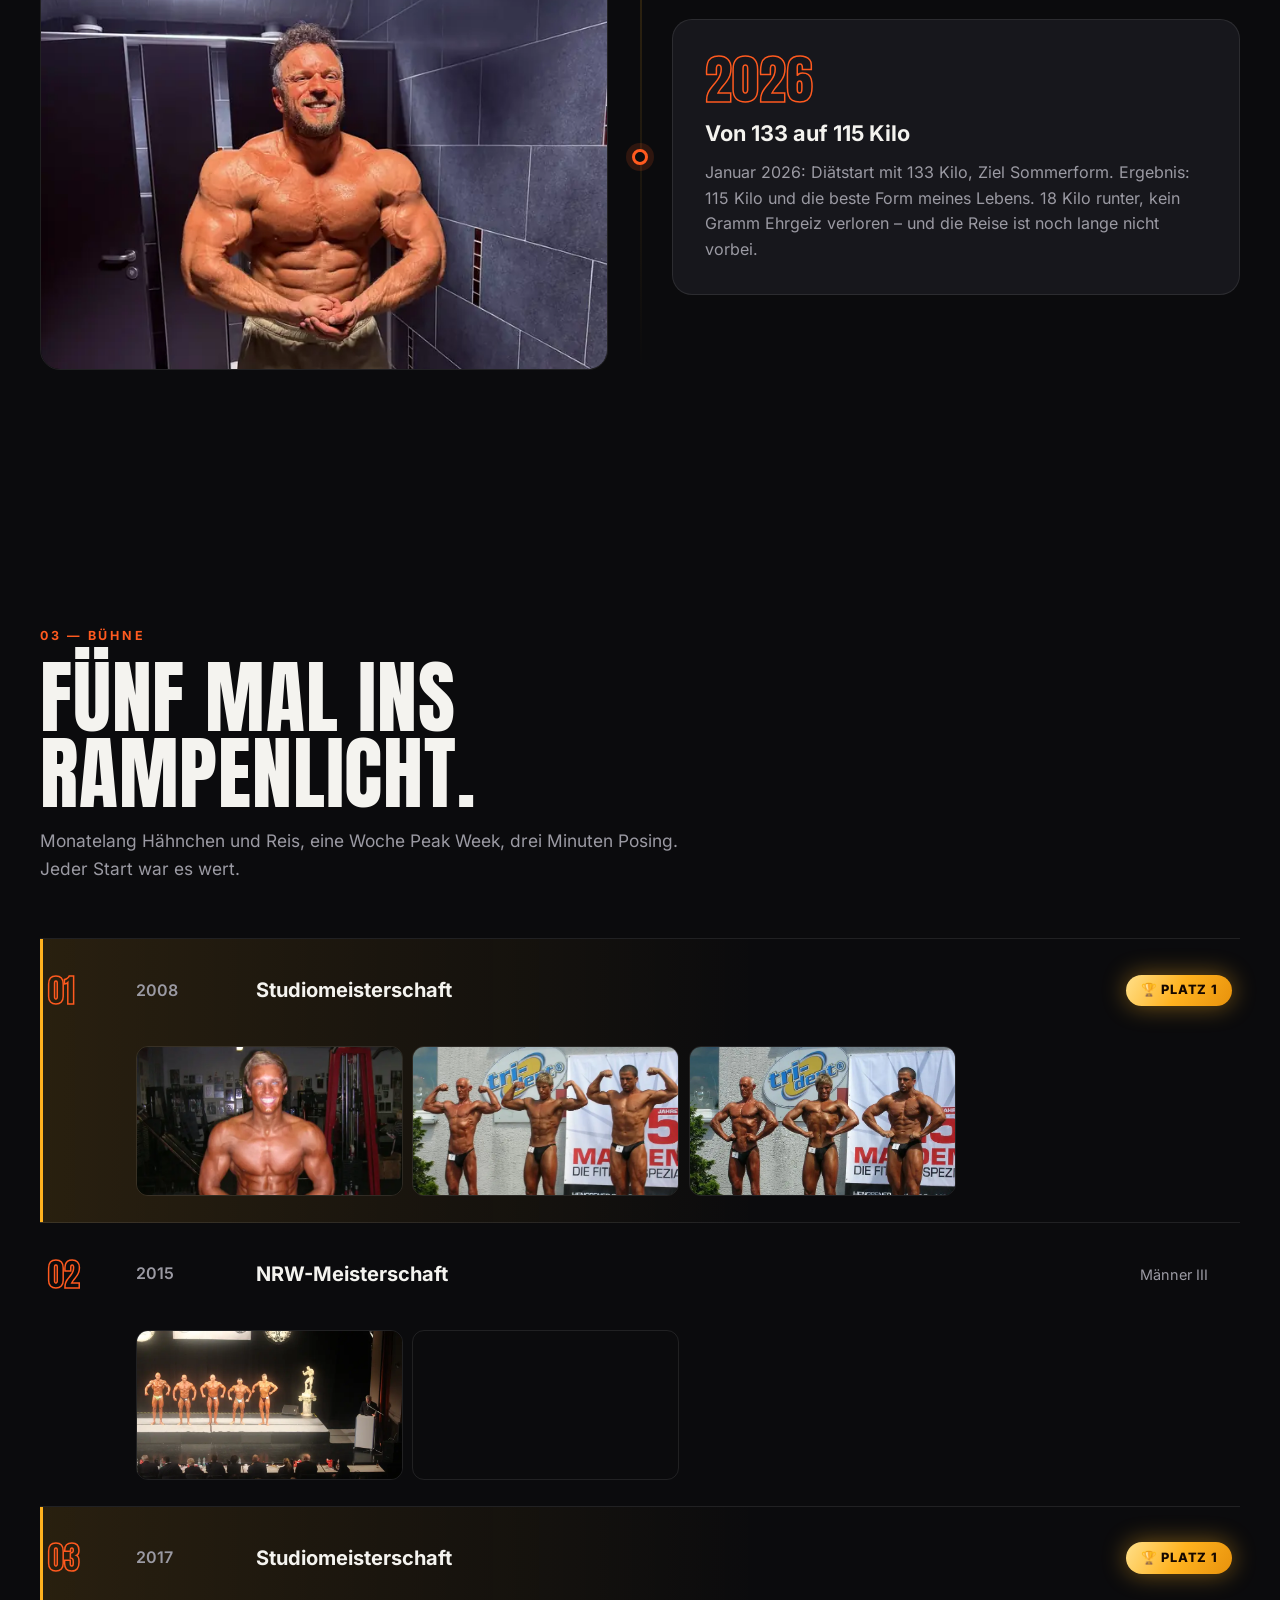
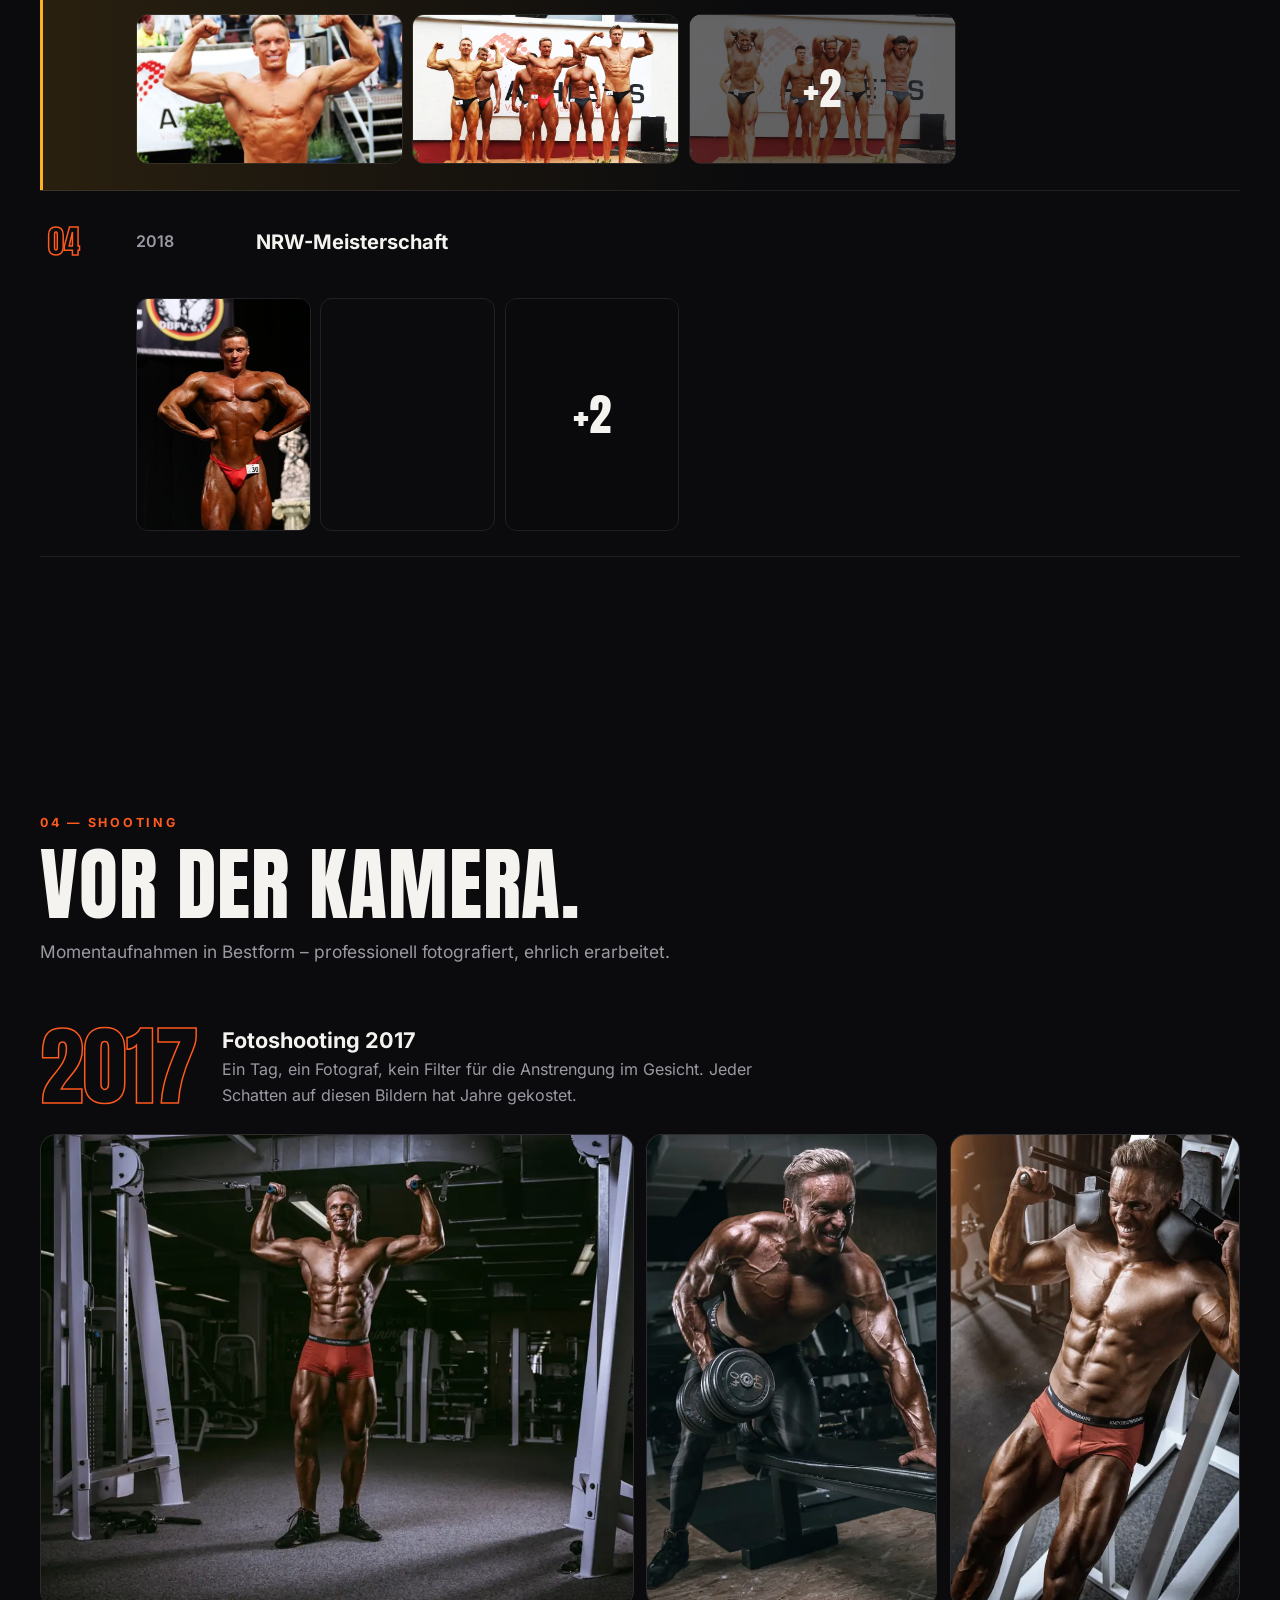
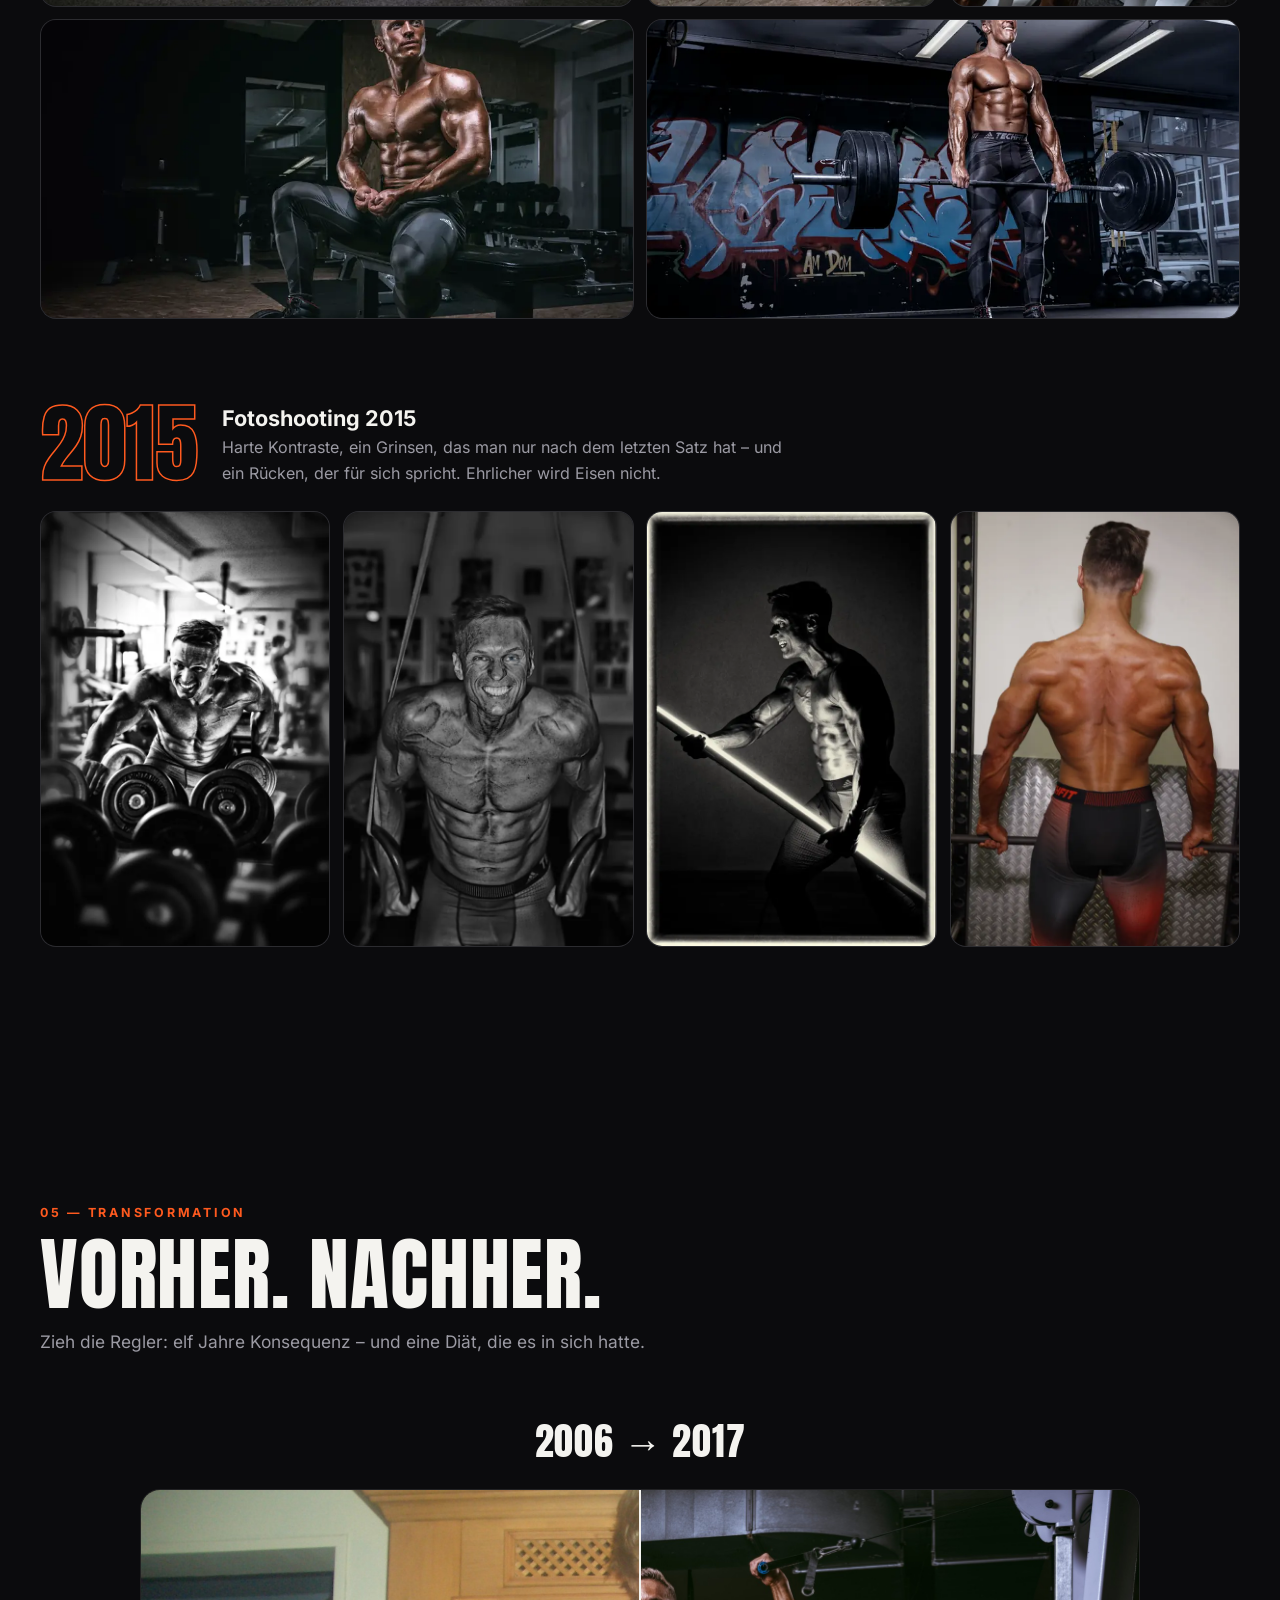
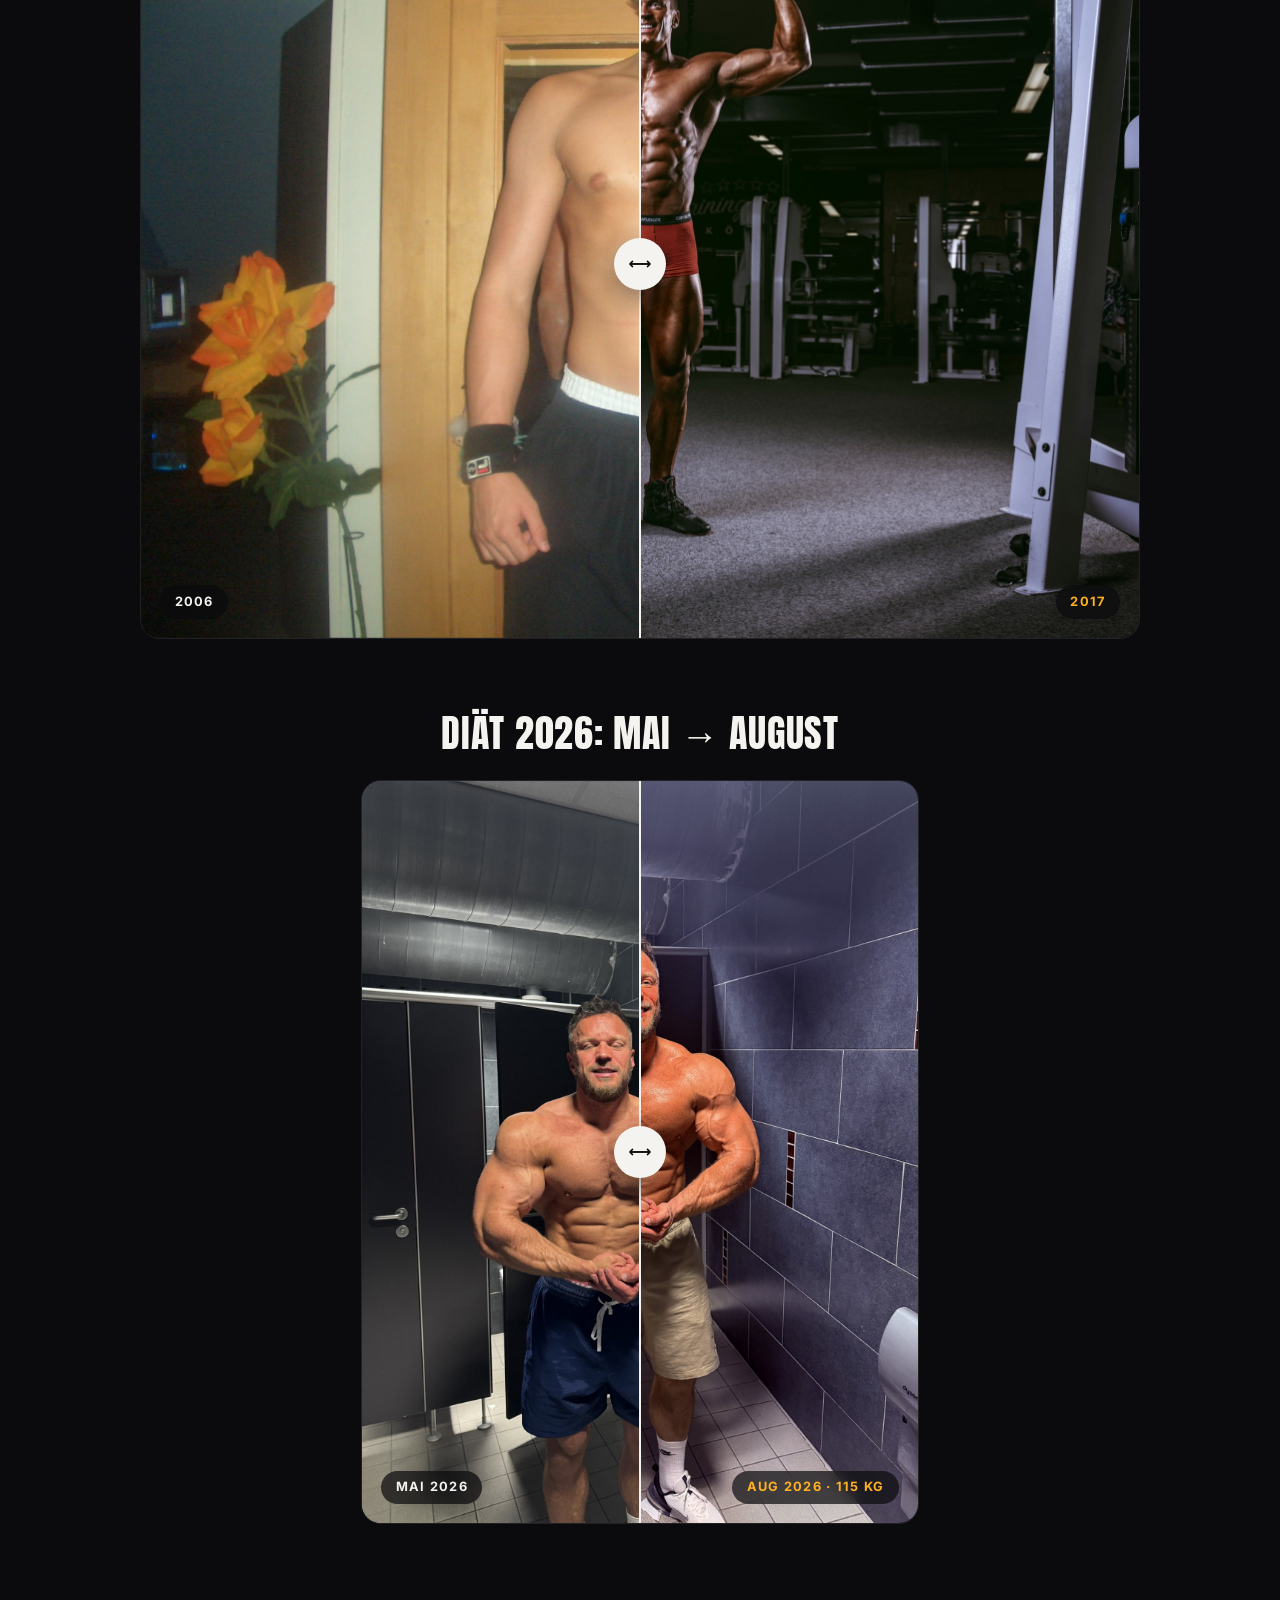
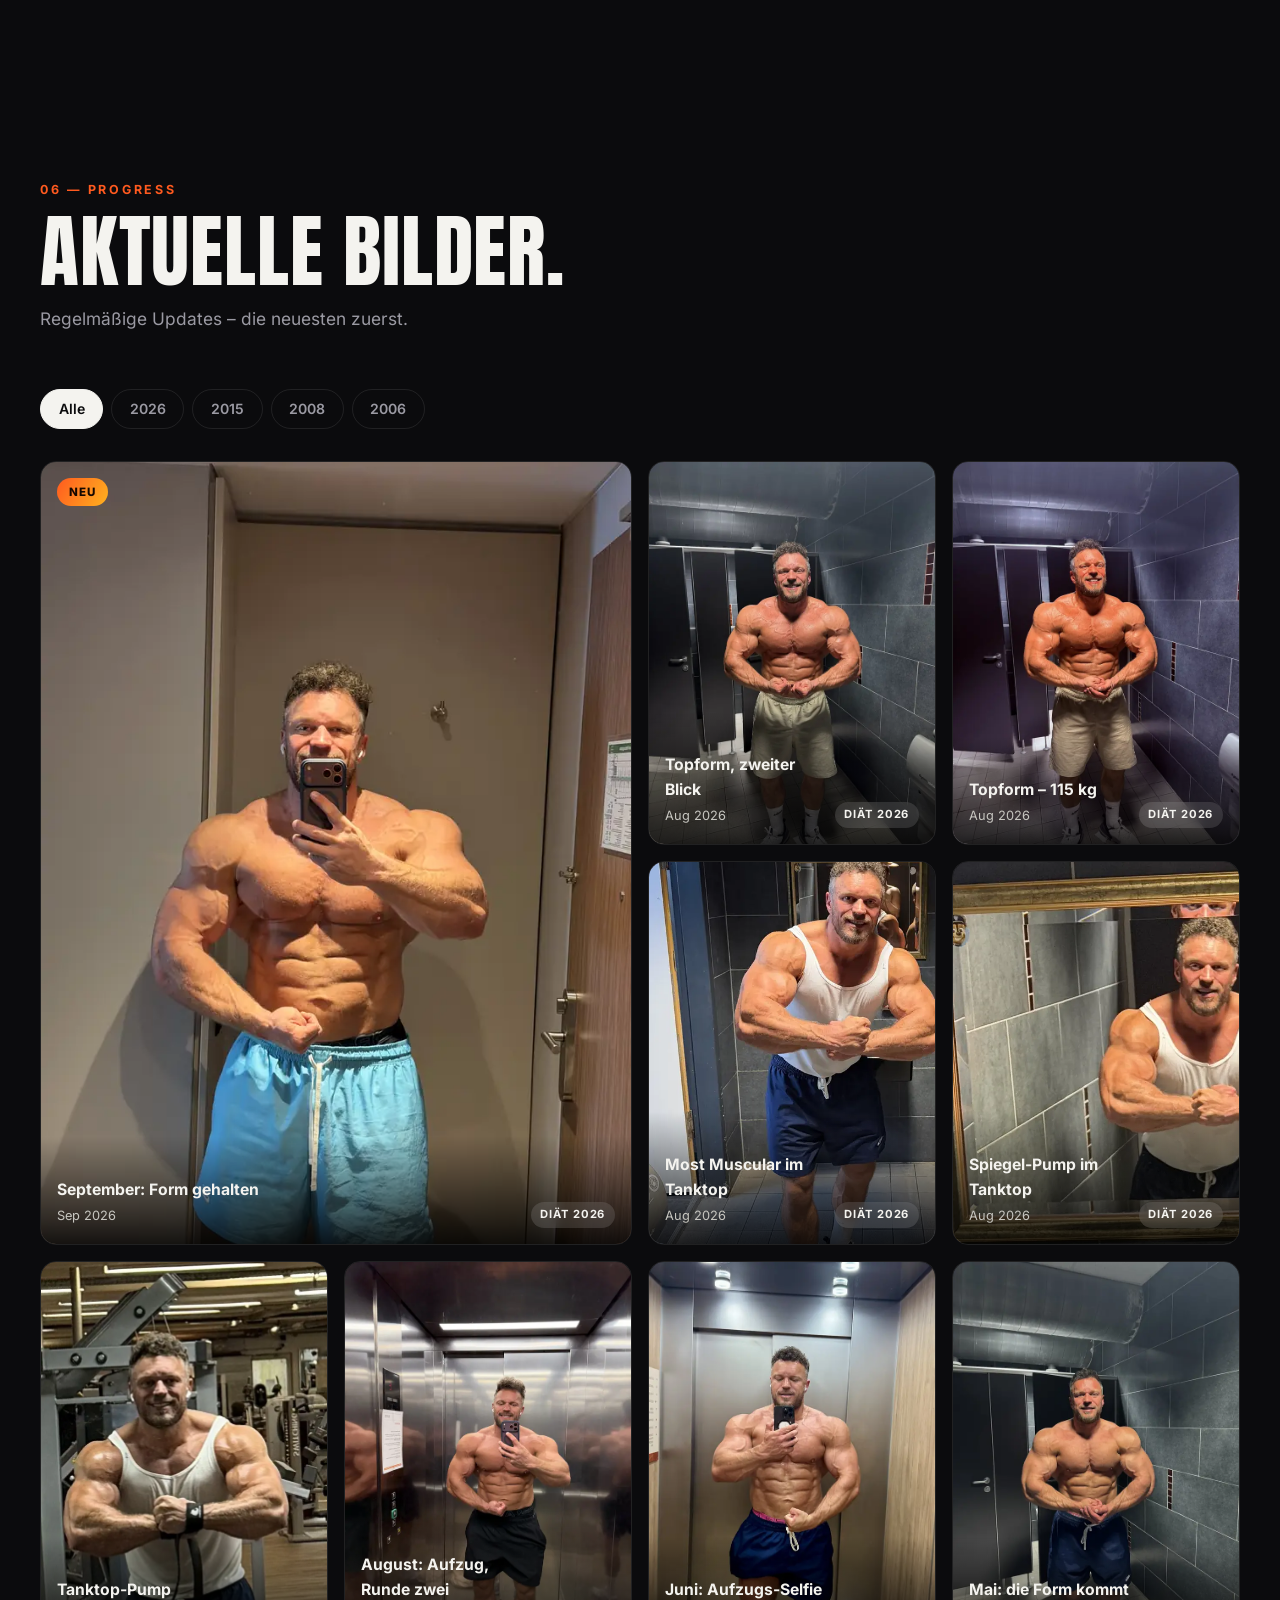
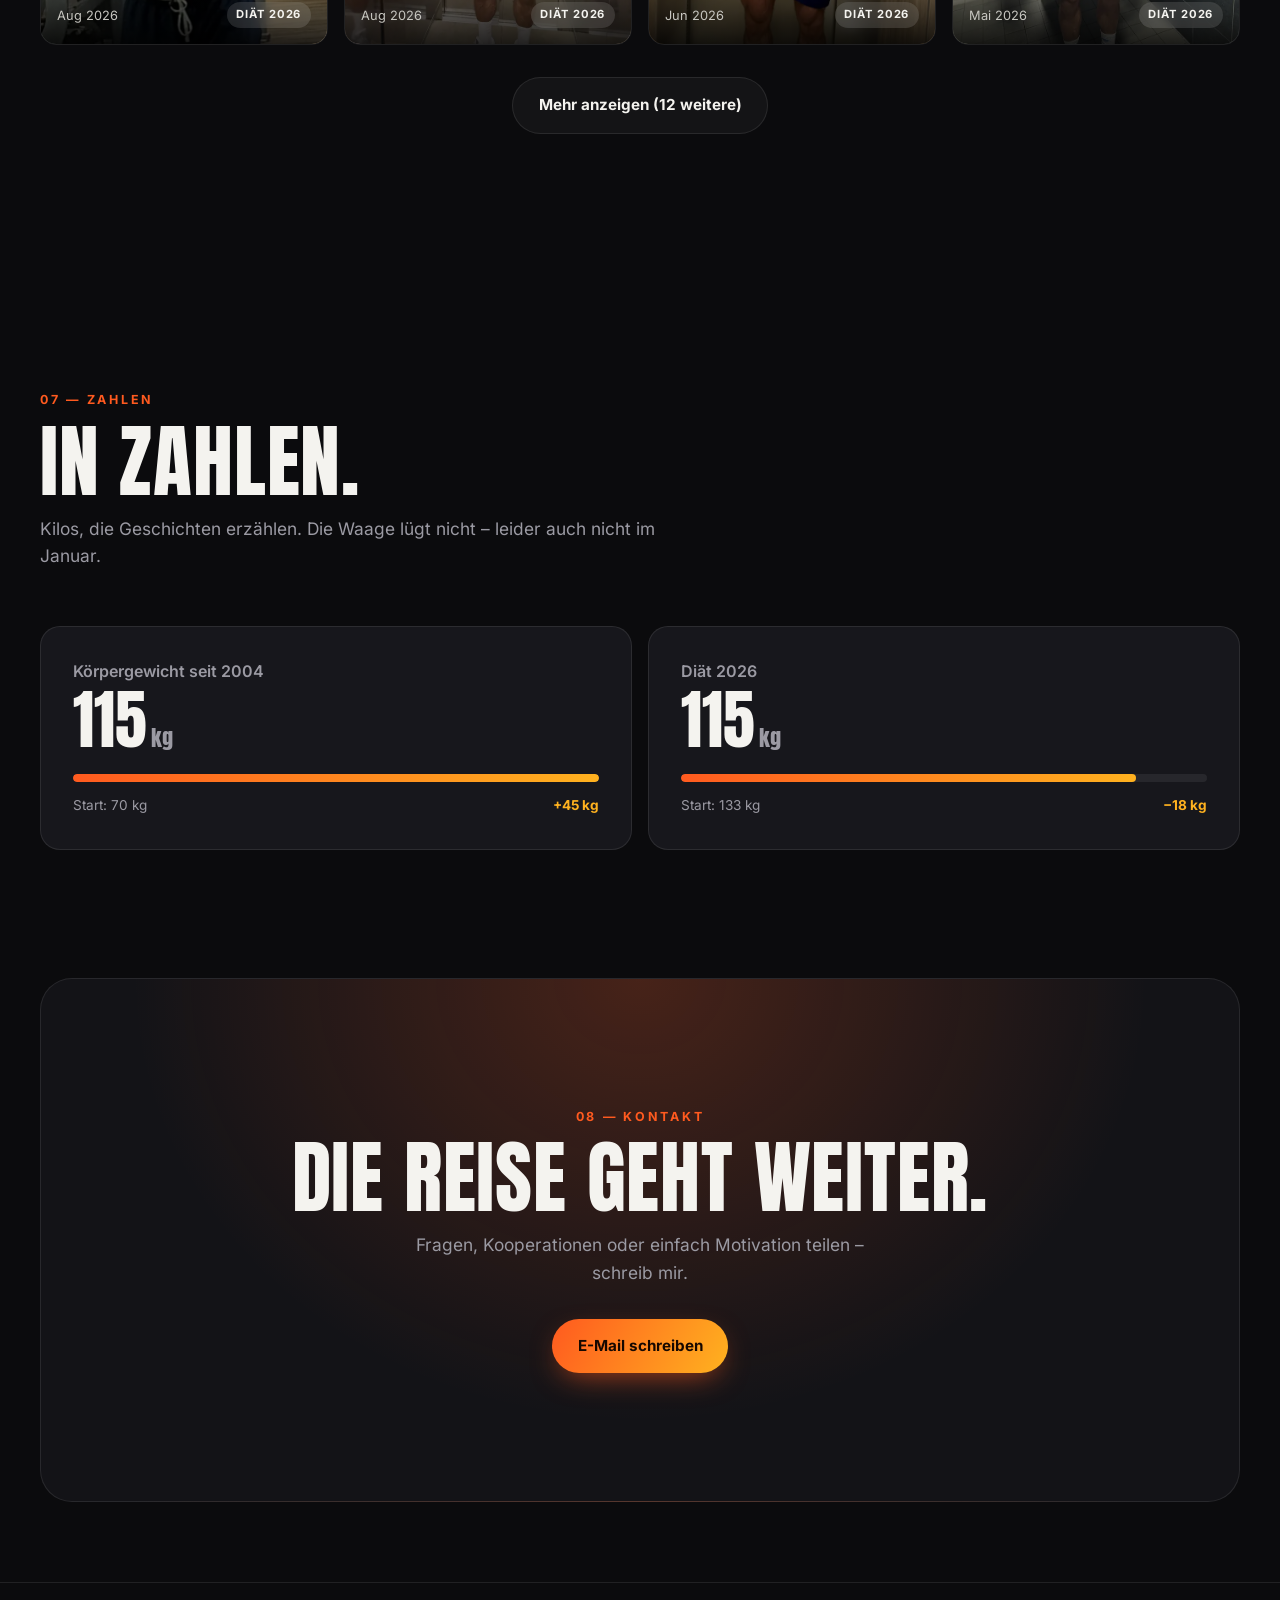
==== commit 1ff839c5: "Faster mobile hero, 404 page, sitemap, legal details, a11y fixes - Hero image and text are in the HT" ====
--- a/index.html
+++ b/index.html
@@ -28,6 +28,10 @@
   <meta property="og:image:alt" content="Testo in Topform 2026 – Bodybuilding seit 2004, 70 auf 115 kg">
   <meta name="twitter:card" content="summary_large_image">
   <link rel="preload" href="assets/fonts/anton-latin.woff2" as="font" type="font/woff2" crossorigin>
+  <link rel="preload" href="assets/fonts/inter-latin.woff2" as="font" type="font/woff2" crossorigin>
+  <link rel="preload" as="image" href="assets/shootings/2017/kreuzheben-1400.webp" fetchpriority="high"
+    imagesrcset="assets/shootings/2017/kreuzheben-800.webp 800w, assets/shootings/2017/kreuzheben-1400.webp 1400w, assets/shootings/2017/kreuzheben-2000.webp 2000w"
+    imagesizes="(min-width: 901px) 66vw, 134svh">
   <link rel="stylesheet" href="assets/fonts/fonts.css">
   <link rel="stylesheet" href="styles.css">
 </head>
@@ -54,21 +58,32 @@
   <main id="top">
     <!-- HERO -->
     <section class="hero">
-      <div class="hero-media" id="heroMedia"></div>
+      <!-- Titelbild direkt im HTML, damit es sofort lädt (Größen: tools/hero-Varianten -800/-1400/-2000.webp) -->
+      <div class="hero-media" id="heroMedia">
+        <img src="assets/shootings/2017/kreuzheben-1400.webp"
+          srcset="assets/shootings/2017/kreuzheben-800.webp 800w, assets/shootings/2017/kreuzheben-1400.webp 1400w, assets/shootings/2017/kreuzheben-2000.webp 2000w"
+          sizes="(min-width: 901px) 66vw, 134svh" alt="Testo beim Kreuzheben" fetchpriority="high" decoding="async">
+      </div>
       <div class="hero-glow" aria-hidden="true"></div>
       <div class="hero-content container">
-        <p class="eyebrow reveal">Bodybuilding · seit <span data-bind="startYear"></span></p>
-        <h1 class="hero-title reveal">
-          <span data-bind="name"></span>
-          <span class="outline" data-bind="title"></span>
+        <p class="eyebrow hero-in">Bodybuilding · seit <span data-bind="startYear">2004</span></p>
+        <h1 class="hero-title hero-in">
+          <span data-bind="name">Testo</span>
+          <span class="outline" data-bind="title">Iron Journey</span>
         </h1>
-        <p class="hero-tagline reveal" data-bind="tagline"></p>
-        <div class="hero-actions reveal">
+        <p class="hero-tagline hero-in" data-bind="tagline">22 Jahre. 45 Kilo mehr. Null Abkürzungen – nur Eisen, Reis mit Hähnchen und eine Engelsgeduld.</p>
+        <div class="hero-actions hero-in">
           <a href="#story" class="btn btn-primary">Meine Story</a>
           <a href="#progress" class="btn btn-ghost">Aktuelle Bilder</a>
         </div>
       </div>
-      <div class="stats container" id="stats"></div>
+      <!-- Wird von script.js aus content.js neu gefüllt; steht hier vorab, damit es sofort sichtbar ist -->
+      <div class="stats container" id="stats">
+        <div class="stat"><strong>22</strong><span>Jahre am Eisen</span></div>
+        <div class="stat"><strong>45 kg</strong><span>aufgebaut (70 → 115 kg)</span></div>
+        <div class="stat"><strong>4.500+</strong><span>Trainingseinheiten</span></div>
+        <div class="stat"><strong>4</strong><span>Wettkämpfe</span></div>
+      </div>
     </section>
 
     <!-- MARQUEE -->
--- a/styles.css
+++ b/styles.css
@@ -1373,6 +1373,32 @@
 .lb-prev { left: 1.2rem; top: 50%; transform: translateY(-50%); }
 .lb-next { right: 1.2rem; top: 50%; transform: translateY(-50%); }
 
+/* ---------- Hero: sofort sichtbar, nur weich eingeblendet ---------- */
+.hero-in {
+  animation: hero-in 0.8s var(--ease) both;
+}
+
+.hero-title.hero-in { animation-delay: 0.05s; }
+.hero-tagline.hero-in { animation-delay: 0.1s; }
+.hero-actions.hero-in { animation-delay: 0.15s; }
+
+@keyframes hero-in {
+  from { opacity: 0.01; transform: translateY(16px); }
+}
+
+/* Nur für Screenreader sichtbar */
+.sr-only {
+  position: absolute;
+  width: 1px;
+  height: 1px;
+  margin: -1px;
+  padding: 0;
+  overflow: hidden;
+  clip: rect(0 0 0 0);
+  white-space: nowrap;
+  border: 0;
+}
+
 /* ---------- Reveal ---------- */
 .reveal {
   opacity: 0;
@@ -1611,3 +1637,21 @@
 .legal-back:hover {
   color: var(--text);
 }
+
+/* ---------- 404-Seite ---------- */
+.notfound {
+  min-height: calc(100svh - 90px);
+  display: flex;
+  flex-direction: column;
+  justify-content: center;
+  padding: 8rem 0 4rem;
+}
+
+.notfound h1 {
+  font-size: clamp(3.2rem, 11vw, 8rem);
+  margin: 0.8rem 0 1.2rem;
+}
+
+.notfound .section-lead {
+  max-width: 34rem;
+}
